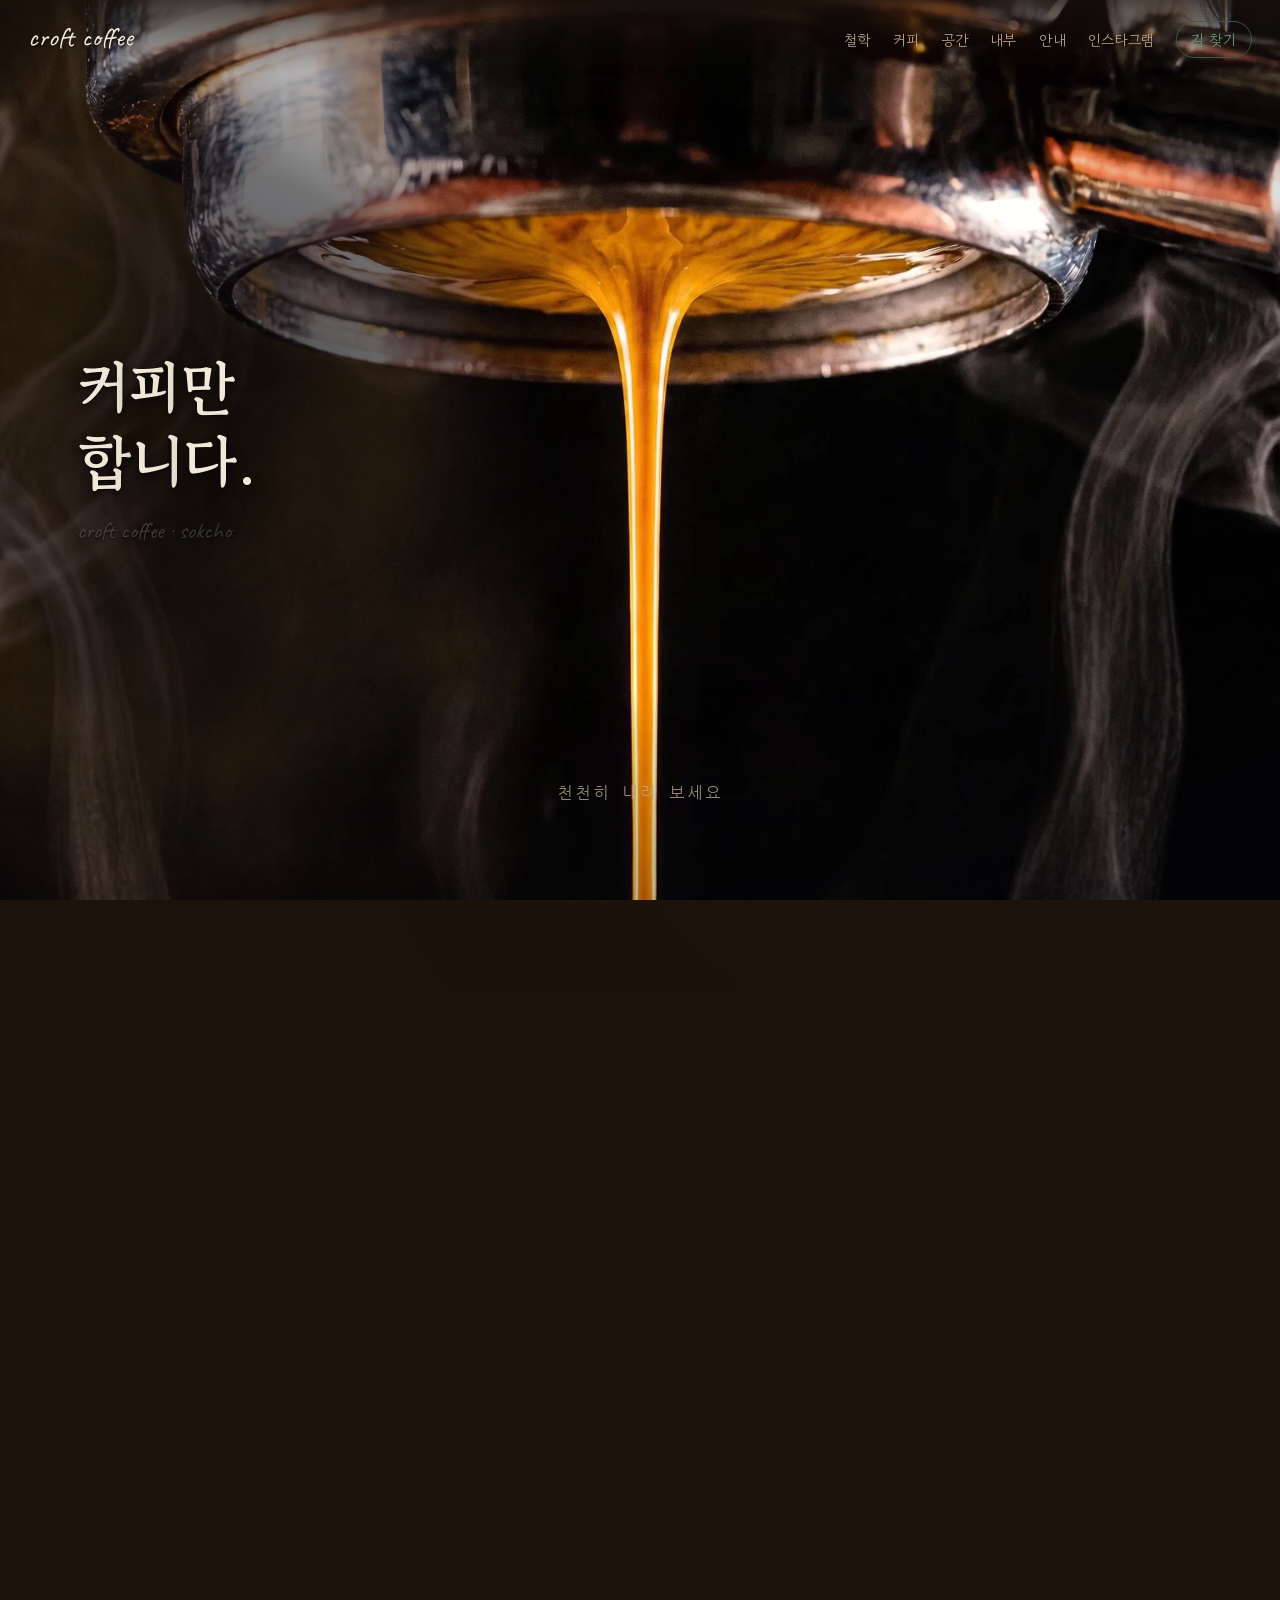
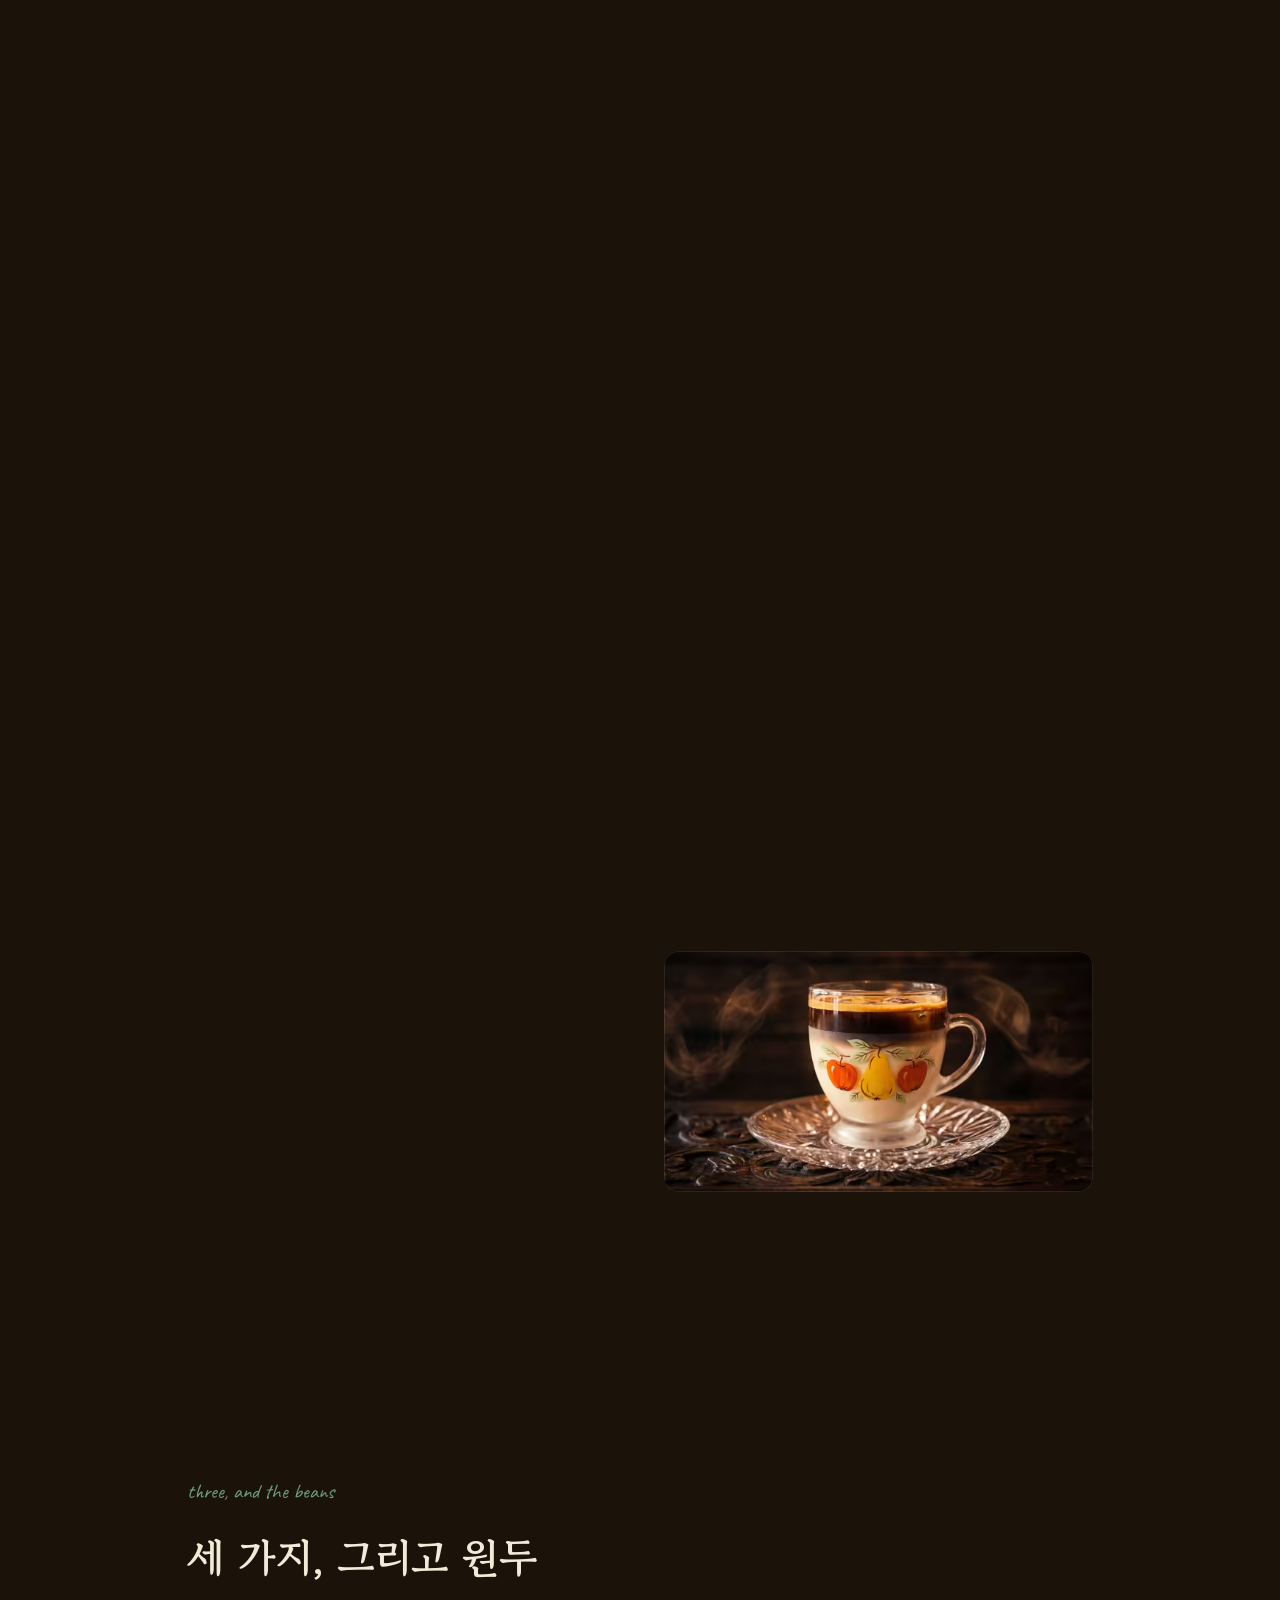
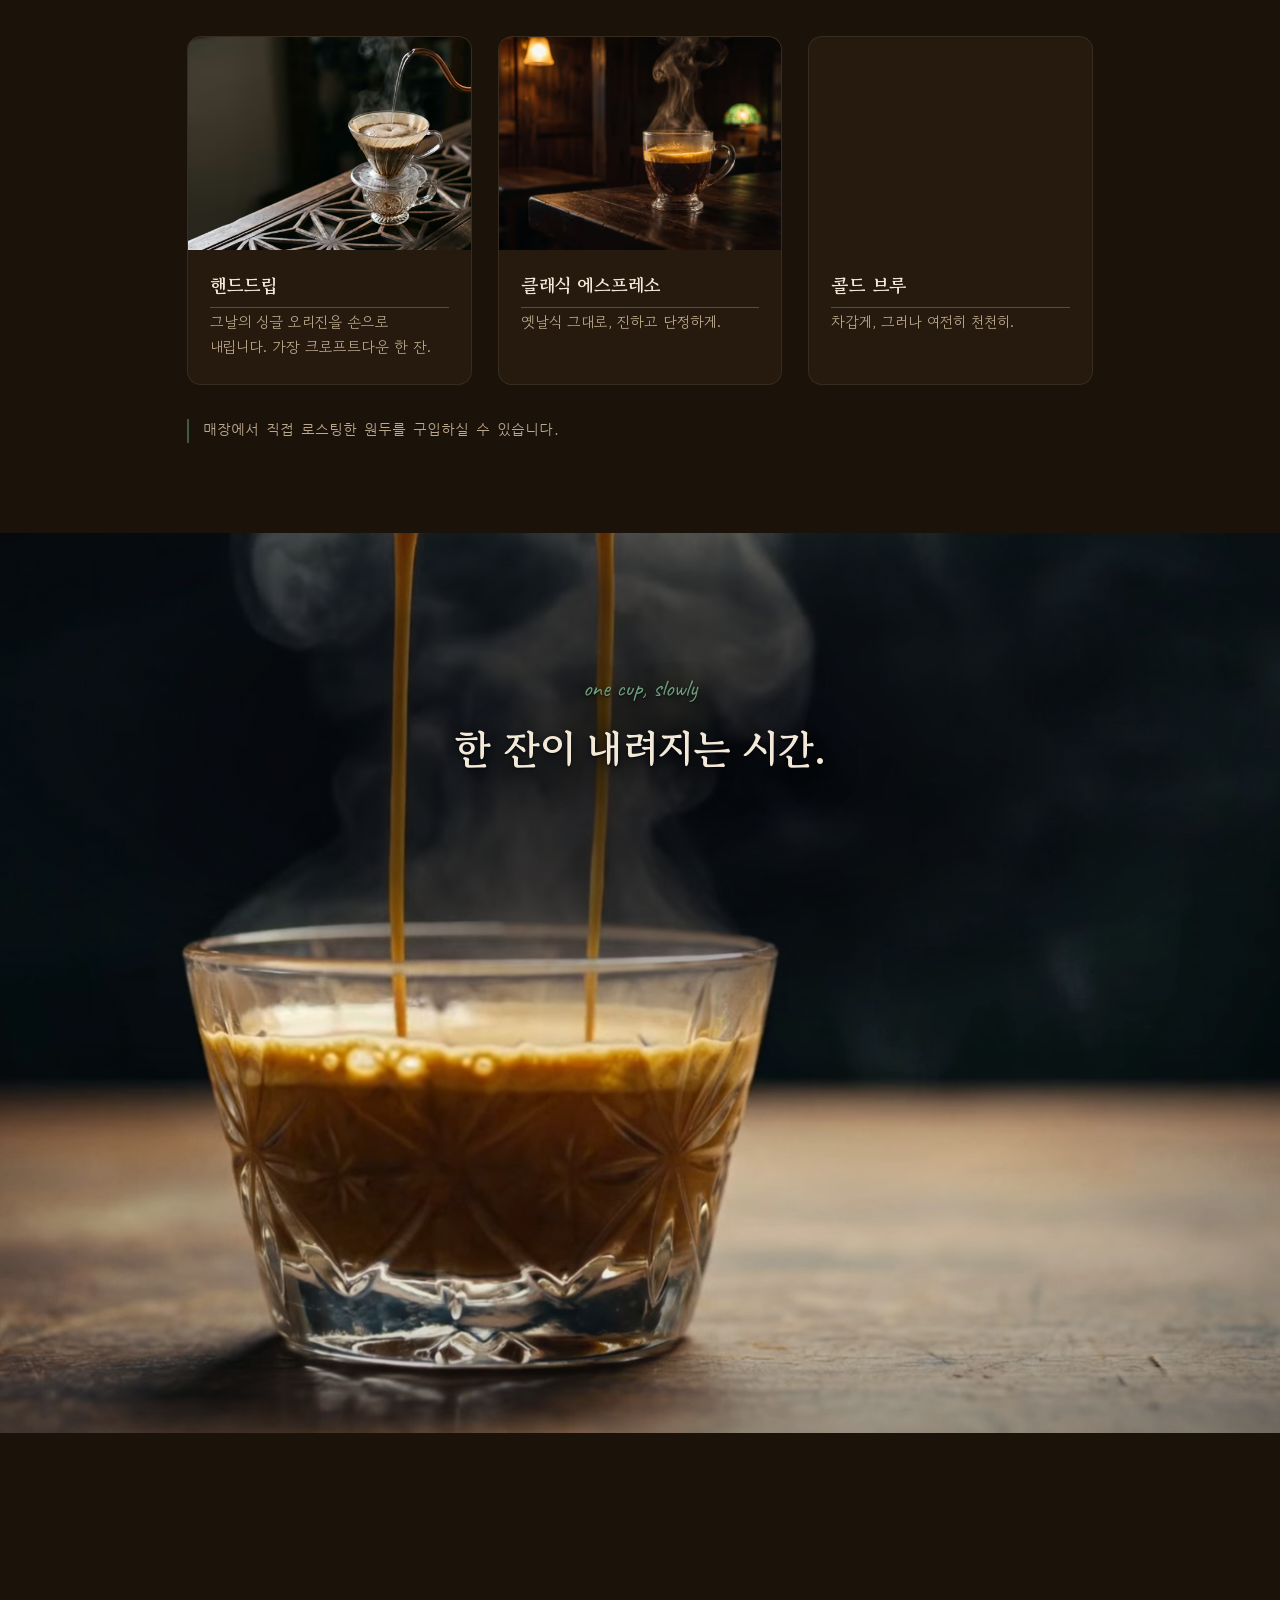
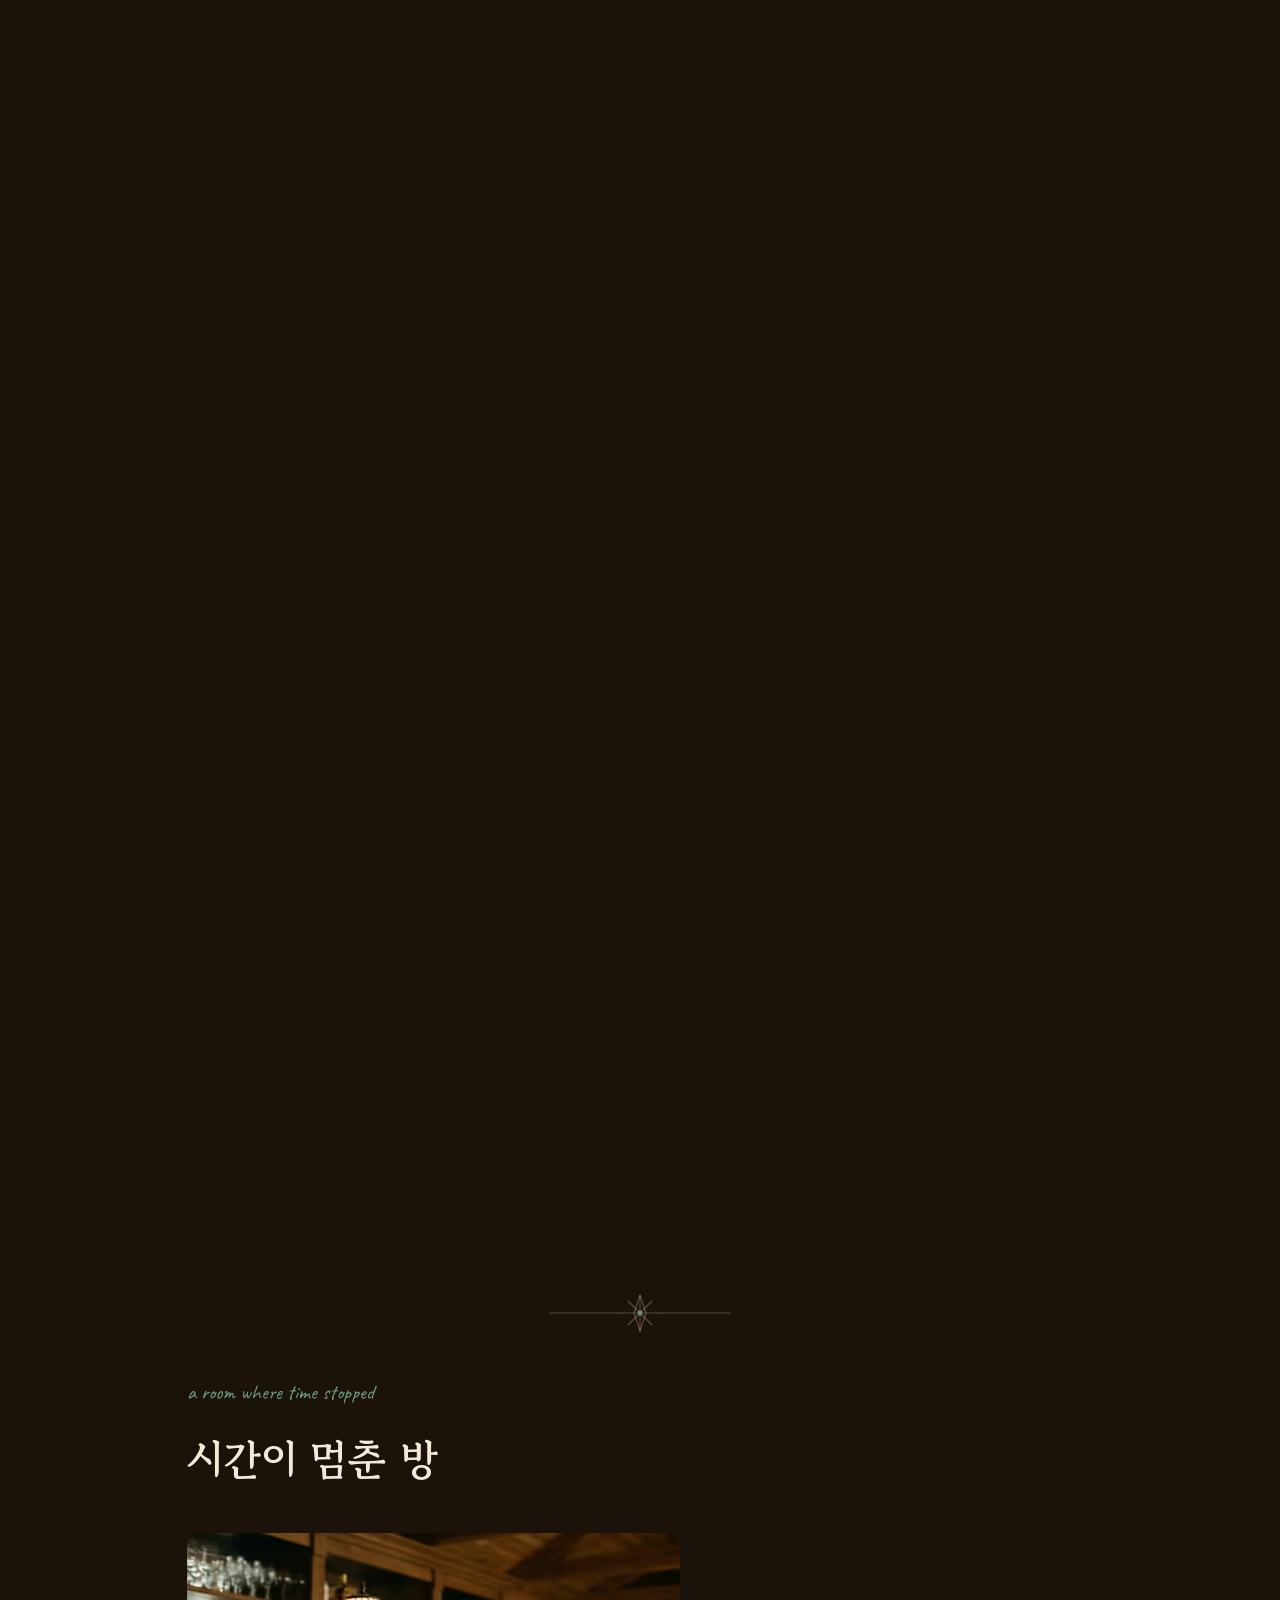
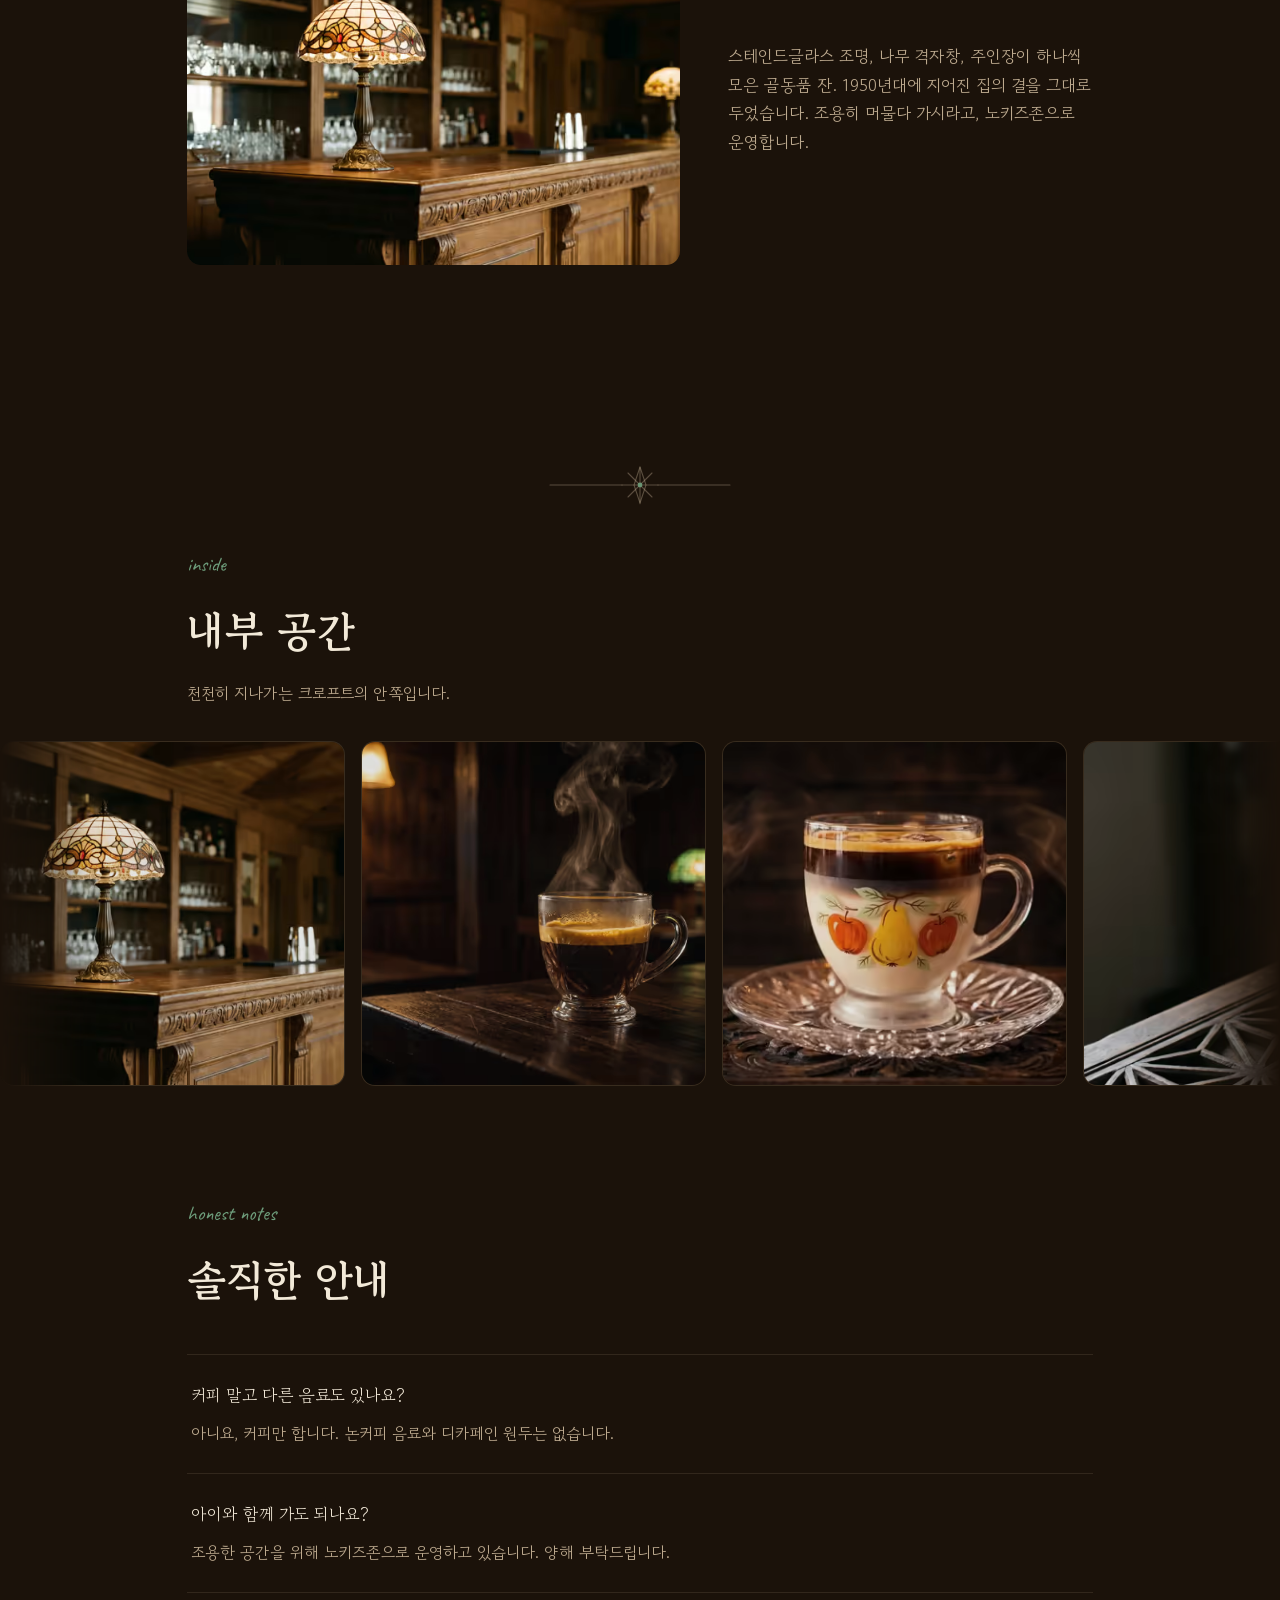
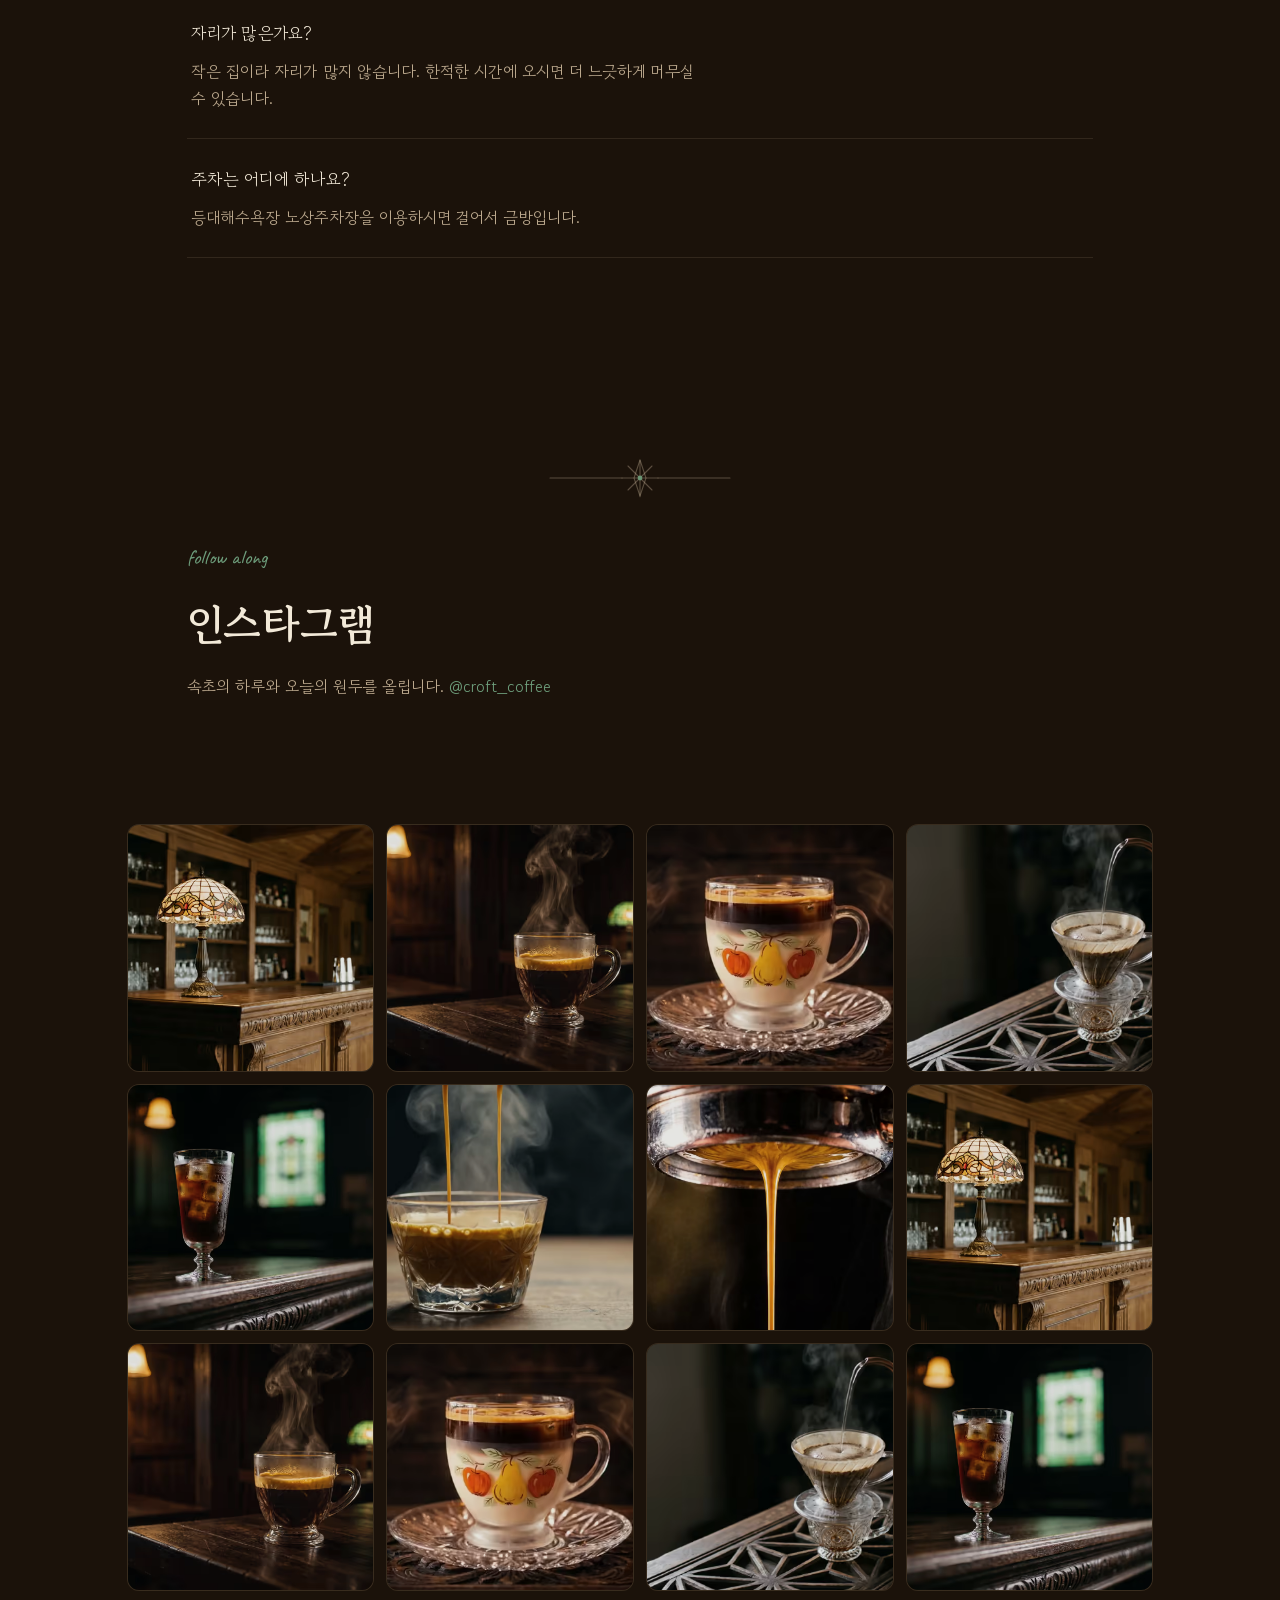
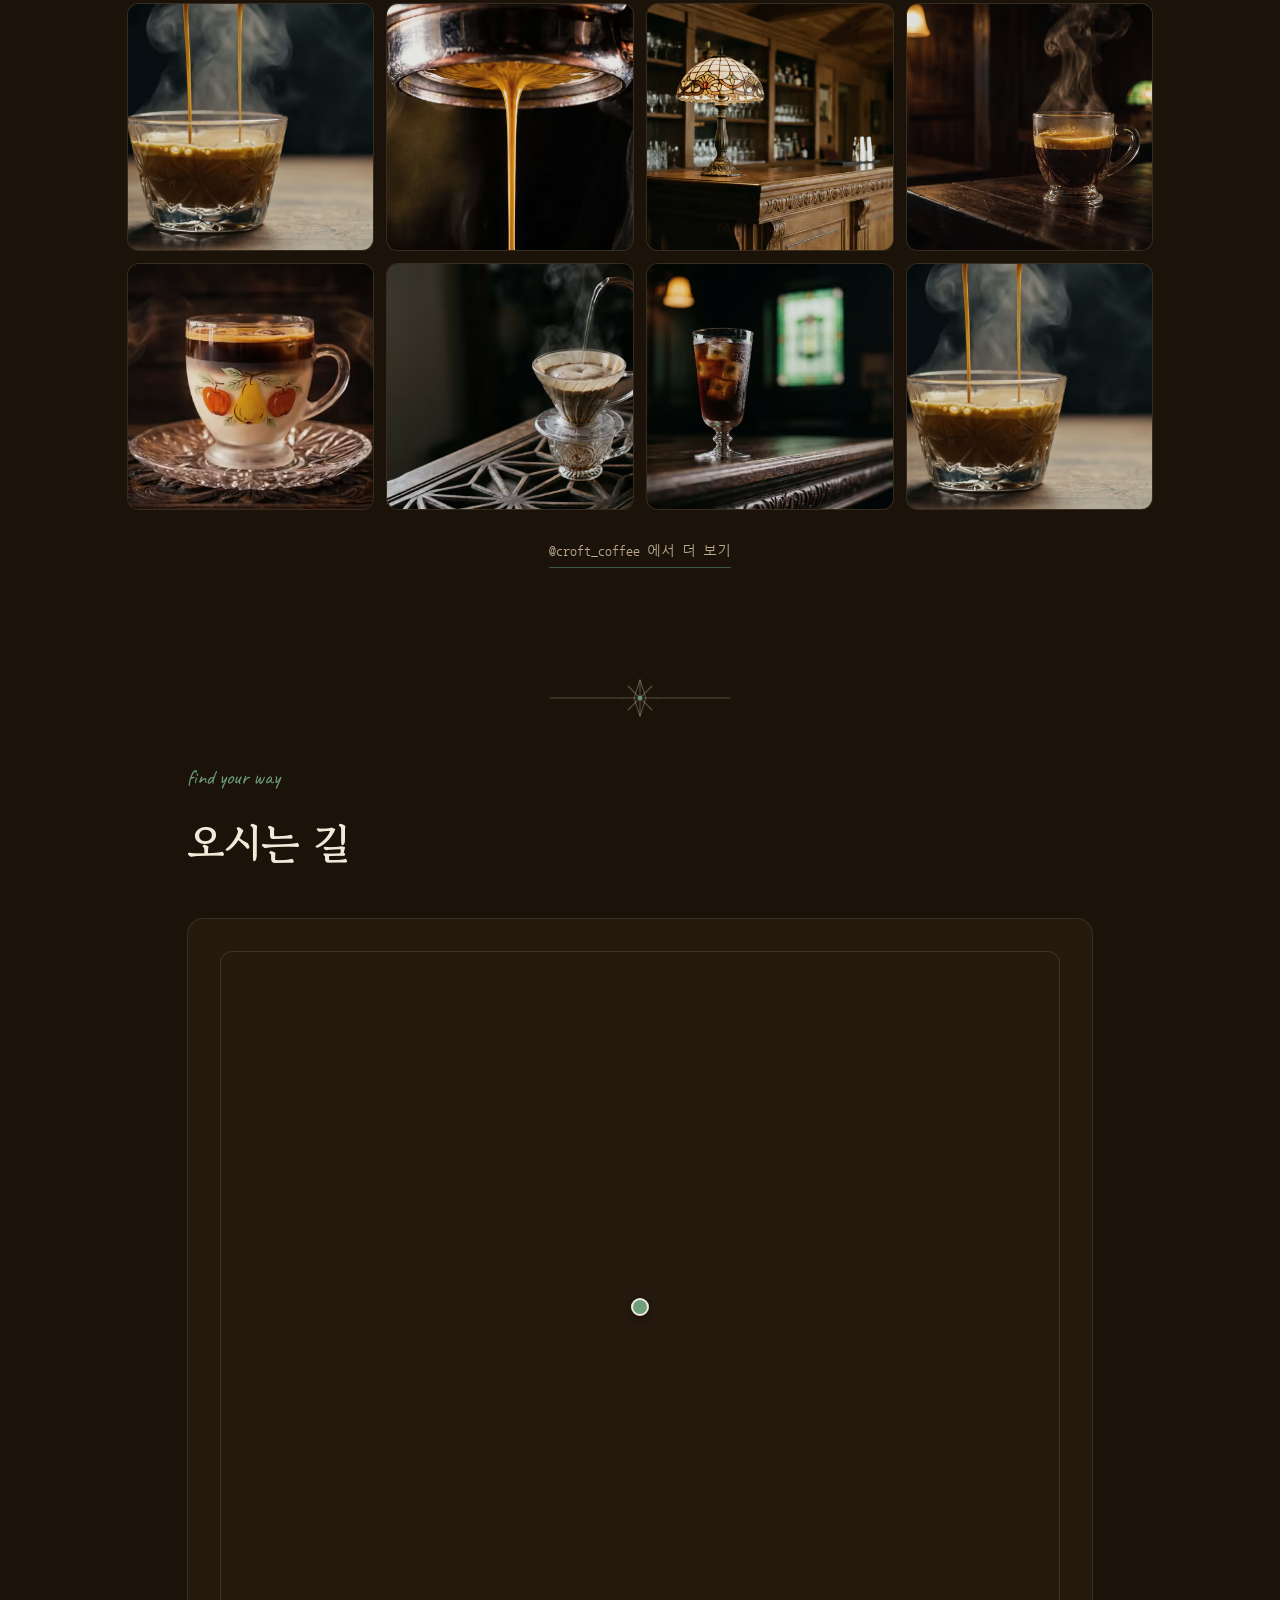
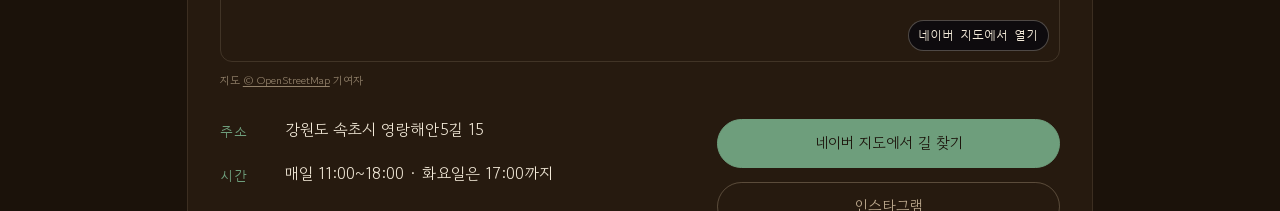
==== index.html @ 2e30ca48 "사이트 사진에 AVIF 추가 (AVIF → WebP → JPG 3단) 브라우저가 읽을 수 있는 가장 가벼운 형식을 알아서 고릅니다. 최신 브라우저는 AVIF, 그다음은 WebP, " ====
<!DOCTYPE html>
<html lang="ko">
<head>
<meta charset="UTF-8">
<meta name="viewport" content="width=device-width, initial-scale=1.0">
<title>크로프트 커피 croft coffee · 속초 핸드드립 로스터리</title>
<meta name="description" content="속초 등대해변 골목, 옛 쌀가게를 고친 핸드드립 로스터리. 손으로 내린 커피를 하나뿐인 골동품 잔에 담아 드립니다. 매일 11:00~18:00.">
<meta name="theme-color" content="#1B120A">
<!-- DEPLOY STEP: patch og:url and og:image with the live absolute URL before zipping -->
<meta property="og:title" content="크로프트 커피 croft coffee">
<meta property="og:description" content="속초 등대해변 골목의 핸드드립 로스터리. 커피만 합니다.">
<meta property="og:type" content="website">
<meta property="og:url" content="PLACEHOLDER_URL">
<meta property="og:image" content="PLACEHOLDER_IMAGE">
<link rel="icon" href="data:image/svg+xml,%3Csvg xmlns='http://www.w3.org/2000/svg' viewBox='0 0 32 32'%3E%3Crect width='32' height='32' fill='%231B120A'/%3E%3Cg stroke='%23F2E9D8' stroke-width='1.4' fill='none'%3E%3Cpath d='M16 4 L16 28 M4 16 L28 16 M7.5 7.5 L24.5 24.5 M24.5 7.5 L7.5 24.5'/%3E%3Cpath d='M16 4 L20 16 L16 28 L12 16 Z M4 16 L16 12 L28 16 L16 20 Z'/%3E%3C/g%3E%3C/svg%3E">
<link rel="preconnect" href="https://fonts.googleapis.com">
<link rel="preconnect" href="https://fonts.gstatic.com" crossorigin>
<link href="https://fonts.googleapis.com/css2?family=Caveat:wght@600&family=Gowun+Batang:wght@400;700&family=Gowun+Dodum&family=Nanum+Gothic+Coding&display=swap" rel="stylesheet">
<link rel="stylesheet" href="assets/styles.css">
<script>document.documentElement.className += ' js';</script>
</head>
<body>
<a class="skip-link" href="#main">본문으로 건너뛰기</a>

<div class="env" aria-hidden="true"></div>

<nav class="nav" aria-label="주 메뉴">
  <a class="nav-brand" href="#top">croft coffee</a>
  <div class="nav-links">
    <a href="#philosophy">철학</a>
    <a href="#coffee">커피</a>
    <a href="#space">공간</a>
    <a href="#interior">내부</a>
    <a href="#faq">안내</a>
    <a href="#instagram">인스타그램</a>
    <a class="nav-cta" href="#visit">길 찾기</a>
  </div>
</nav>

<header class="hero" id="top">
  <div class="hero-stage" id="heroStage">
    <div class="poster" aria-hidden="true"></div>
    <video id="heroVideo" preload="none" muted playsinline aria-hidden="true" tabindex="-1"></video>
    <div class="scrim" aria-hidden="true"></div>
    <svg class="ring" viewBox="0 0 48 48" aria-hidden="true">
      <circle cx="24" cy="24" r="20" fill="none" stroke="currentColor" stroke-width="3"
              stroke-dasharray="126" style="stroke-dashoffset:var(--ld,126)"/>
    </svg>

    <div class="band band-1" data-band="0,0.15" data-entrance="drift">
      <h1 class="split">커피만 합니다.</h1>
      <p class="script-line" lang="en">croft coffee · sokcho</p>
    </div>
    <div class="band band-2" data-band="0.17,0.36" data-entrance="drift">
      <p class="band-line split">한 방울, 또 한 방울. 서두르지 않습니다.</p>
    </div>
    <div class="band band-3" data-band="0.38,0.58" data-entrance="scatter" data-spread="0.4">
      <p class="band-line split">옛 쌀가게였던 집에서, 하나뿐인 골동품 잔에 담습니다.</p>
    </div>
    <div class="band band-4" data-band="0.60,0.80" data-entrance="blur">
      <p class="band-line">여행과 여행 사이, 조용한 쉼표.</p>
    </div>
    <div class="band band-5" data-band="0.82,1" data-entrance="settle">
      <p class="script-title" lang="en">croft coffee</p>
      <h2 class="split settle-head">속초, 등대해변 골목의 핸드드립 로스터리</h2>
      <p class="settle-sub chip">매일 11:00~18:00 · 화요일은 17:00까지</p>
      <div class="settle-cta">
        <a class="btn" href="#visit">길 찾기</a>
      </div>
    </div>

    <div class="cue" aria-hidden="true">
      <span class="cue-text">천천히 내려 보세요</span>
    </div>
    <button class="step-btn" id="stepBtn" type="button" aria-label="다음 장면 보기">
      <span class="step-chevron" aria-hidden="true"></span>
    </button>
    <button class="replay-btn" id="replayBtn" type="button" aria-label="처음부터 다시 재생" hidden>
      <svg viewBox="0 0 24 24" aria-hidden="true">
        <path d="M12 5a7 7 0 1 0 7 7" fill="none" stroke-width="2.2" stroke-linecap="round"/>
        <path d="M12 1.6 L12 8.4 L7.6 5 Z" stroke="none"/>
      </svg>
    </button>
    <button class="tap-play" id="tapPlay" type="button" aria-label="영상 재생" hidden>
      <svg viewBox="0 0 24 24" aria-hidden="true"><path d="M9 5.5 L18.5 12 L9 18.5 Z"/></svg>
    </button>
  </div>

  <div class="static-hero" aria-hidden="false">
    <div class="static-inner">
      <button class="static-play" id="staticPlay" type="button" aria-label="영상으로 보기">
        <svg viewBox="0 0 24 24" aria-hidden="true"><path d="M9 5.5 L18.5 12 L9 18.5 Z"/></svg>
      </button>
      <h1>커피만 합니다.</h1>
      <p class="static-sub">옛 쌀가게를 고친 속초의 핸드드립 로스터리. 손으로 내린 커피를 골동품 잔에 담아 드립니다.</p>
      <p class="static-small">매일 11:00~18:00 · 화요일은 17:00까지</p>
      <a class="btn" href="#visit">길 찾기</a>
    </div>
  </div>
</header>

<main id="main" tabindex="-1">

  <section class="section philosophy" id="philosophy">
    <div class="divider" aria-hidden="true">
      <svg viewBox="0 0 200 40" preserveAspectRatio="xMidYMid meet">
        <g class="lattice" fill="none" stroke-linecap="round">
          <path d="M100 2 L100 38 M82 20 L118 20 M88 8 L112 32 M112 8 L88 32"/>
          <path d="M100 2 L106 20 L100 38 L94 20 Z"/>
          <path d="M10 20 L82 20 M118 20 L190 20"/>
        </g>
        <circle class="node" cx="100" cy="20" r="2.4"/>
      </svg>
    </div>
    <p class="kicker" lang="en">slowly, by hand</p>
    <h2 class="section-title">천천히, 손으로</h2>
    <div class="philosophy-grid">
      <p class="lede" data-reveal>크로프트는 커피만 합니다. 시그니처 메뉴도, 디카페인도, 서두름도 없습니다. 등대해변 골목의 옛 쌀가게에서, 그날의 원두를 손으로 내려 하나뿐인 골동품 잔에 담습니다. 자리는 많지 않고, 시간은 천천히 갑니다. 그게 전부이고, 그거면 충분합니다.</p>
      <figure class="philosophy-figure">
        <picture>
          <source type="image/avif" sizes="(max-width: 900px) 88vw, 500px"
                  srcset="assets/hero-ending-640.avif 640w, assets/hero-ending-1280.avif 1280w">
          <source type="image/webp" sizes="(max-width: 900px) 88vw, 500px"
                  srcset="assets/hero-ending-640.webp 640w, assets/hero-ending-1280.webp 1280w">
          <img src="assets/hero-ending-640.jpg" sizes="(max-width: 900px) 88vw, 500px"
               srcset="assets/hero-ending-640.jpg 640w, assets/hero-ending-1280.jpg 1280w"
               width="1280" height="720" alt="크로프트의 골동품 잔에 담긴 커피 한 잔"
               loading="lazy" decoding="async">
        </picture>
      </figure>
    </div>
  </section>

  <section class="section coffee" id="coffee">
    <div class="divider" aria-hidden="true">
      <svg viewBox="0 0 200 40" preserveAspectRatio="xMidYMid meet">
        <g class="lattice" fill="none" stroke-linecap="round">
          <path d="M100 2 L100 38 M82 20 L118 20 M88 8 L112 32 M112 8 L88 32"/>
          <path d="M100 2 L106 20 L100 38 L94 20 Z"/>
          <path d="M10 20 L82 20 M118 20 L190 20"/>
        </g>
        <circle class="node" cx="100" cy="20" r="2.4"/>
      </svg>
    </div>
    <p class="kicker" lang="en">three, and the beans</p>
    <h2 class="section-title">세 가지, 그리고 원두</h2>
    <div class="cards">
      <article class="card">
        <figure>
          <picture>
            <source type="image/avif" sizes="(max-width: 900px) min(92vw, 440px), 330px"
                    srcset="assets/still-handdrip-640.avif 640w, assets/still-handdrip-1280.avif 1280w">
            <source type="image/webp" sizes="(max-width: 900px) min(92vw, 440px), 330px"
                    srcset="assets/still-handdrip-640.webp 640w, assets/still-handdrip-1280.webp 1280w">
            <img src="assets/still-handdrip-640.jpg" sizes="(max-width: 900px) min(92vw, 440px), 330px"
                 srcset="assets/still-handdrip-640.jpg 640w, assets/still-handdrip-1280.jpg 1280w"
                 width="1280" height="714" alt="핸드드립을 내리는 모습" loading="lazy" decoding="async">
          </picture>
        </figure>
        <h3 class="part">핸드드립</h3>
        <p class="part">그날의 싱글 오리진을 손으로 내립니다. 가장 크로프트다운 한 잔.</p>
      </article>
      <article class="card">
        <figure>
          <picture>
            <source type="image/avif" sizes="(max-width: 900px) min(92vw, 440px), 330px"
                    srcset="assets/still-espresso-640.avif 640w, assets/still-espresso-1280.avif 1280w">
            <source type="image/webp" sizes="(max-width: 900px) min(92vw, 440px), 330px"
                    srcset="assets/still-espresso-640.webp 640w, assets/still-espresso-1280.webp 1280w">
            <img src="assets/still-espresso-640.jpg" sizes="(max-width: 900px) min(92vw, 440px), 330px"
                 srcset="assets/still-espresso-640.jpg 640w, assets/still-espresso-1280.jpg 1280w"
                 width="1280" height="714" alt="골동품 잔에 담긴 클래식 에스프레소" loading="lazy" decoding="async">
          </picture>
        </figure>
        <h3 class="part">클래식 에스프레소</h3>
        <p class="part">옛날식 그대로, 진하고 단정하게.</p>
      </article>
      <article class="card">
        <figure>
          <picture>
            <source type="image/avif" sizes="(max-width: 900px) min(92vw, 440px), 330px"
                    srcset="assets/still-coldbrew-640.avif 640w, assets/still-coldbrew-1280.avif 1280w">
            <source type="image/webp" sizes="(max-width: 900px) min(92vw, 440px), 330px"
                    srcset="assets/still-coldbrew-640.webp 640w, assets/still-coldbrew-1280.webp 1280w">
            <img src="assets/still-coldbrew-640.jpg" sizes="(max-width: 900px) min(92vw, 440px), 330px"
                 srcset="assets/still-coldbrew-640.jpg 640w, assets/still-coldbrew-1280.jpg 1280w"
                 width="1280" height="714" alt="콜드 브루 한 잔" loading="lazy" decoding="async">
          </picture>
        </figure>
        <h3 class="part">콜드 브루</h3>
        <p class="part">차갑게, 그러나 여전히 천천히.</p>
      </article>
    </div>
    <p class="retail-line" data-reveal>매장에서 직접 로스팅한 원두를 구입하실 수 있습니다.</p>
  </section>

  <section class="film2" id="brew" aria-label="한 잔이 내려지는 시간">
    <div class="film2-stage" id="film2Stage">
      <div class="film2-poster" aria-hidden="true"></div>
      <video id="film2Video" preload="none" muted playsinline loop aria-hidden="true" tabindex="-1"></video>
      <div class="scrim" aria-hidden="true"></div>
      <div class="f2band f2band-1">
        <p class="f2kicker" lang="en">one cup, slowly</p>
        <p class="f2line">한 잔이 내려지는 시간.</p>
      </div>
      <div class="f2band f2band-2">
        <p class="f2line">그동안, 아무것도 서두르지 않습니다.</p>
      </div>
      <div class="f2band f2band-3">
        <p class="f2line">이제, 진짜 한 잔 하러 오세요.</p>
        <a class="btn" href="#visit">길 찾기</a>
      </div>
      <div class="f2static" aria-hidden="true"></div>
    </div>
  </section>

  <section class="section space" id="space">
    <div class="divider" aria-hidden="true">
      <svg viewBox="0 0 200 40" preserveAspectRatio="xMidYMid meet">
        <g class="lattice" fill="none" stroke-linecap="round">
          <path d="M100 2 L100 38 M82 20 L118 20 M88 8 L112 32 M112 8 L88 32"/>
          <path d="M100 2 L106 20 L100 38 L94 20 Z"/>
          <path d="M10 20 L82 20 M118 20 L190 20"/>
        </g>
        <circle class="node" cx="100" cy="20" r="2.4"/>
      </svg>
    </div>
    <p class="kicker" lang="en">a room where time stopped</p>
    <h2 class="section-title">시간이 멈춘 방</h2>
    <div class="space-grid">
      <figure class="space-figure">
        <picture>
          <source type="image/avif" sizes="(max-width: 900px) 88vw, 570px"
                  srcset="assets/still-space-640.avif 640w, assets/still-space-1280.avif 1280w">
          <source type="image/webp" sizes="(max-width: 900px) 88vw, 570px"
                  srcset="assets/still-space-640.webp 640w, assets/still-space-1280.webp 1280w">
          <img src="assets/still-space-640.jpg" sizes="(max-width: 900px) 88vw, 570px"
               srcset="assets/still-space-640.jpg 640w, assets/still-space-1280.jpg 1280w"
               width="1280" height="858" alt="골동품 잔이 놓인 크로프트의 나무 카운터"
               loading="lazy" decoding="async">
        </picture>
      </figure>
      <p class="lede" data-reveal>스테인드글라스 조명, 나무 격자창, 주인장이 하나씩 모은 골동품 잔. 1950년대에 지어진 집의 결을 그대로 두었습니다. 조용히 머물다 가시라고, 노키즈존으로 운영합니다.</p>
    </div>
  </section>

  <section class="section interior" id="interior">
    <div class="divider" aria-hidden="true">
      <svg viewBox="0 0 200 40" preserveAspectRatio="xMidYMid meet">
        <g class="lattice" fill="none" stroke-linecap="round">
          <path d="M100 2 L100 38 M82 20 L118 20 M88 8 L112 32 M112 8 L88 32"/>
          <path d="M100 2 L106 20 L100 38 L94 20 Z"/>
          <path d="M10 20 L82 20 M118 20 L190 20"/>
        </g>
        <circle class="node" cx="100" cy="20" r="2.4"/>
      </svg>
    </div>
    <p class="kicker" lang="en">inside</p>
    <h2 class="section-title">내부 공간</h2>
    <p class="interior-sub" data-reveal>천천히 지나가는 크로프트의 안쪽입니다.</p>
  </section>

  <div class="ig-marquee interior-lane" id="interiorMarquee" data-max="6" aria-label="내부 공간 사진">
    <div class="ig-track" id="interiorTrack">
      <span class="ig-item"><picture><source type="image/avif" srcset="assets/still-space-640.avif"><source type="image/webp" srcset="assets/still-space-640.webp"><img src="assets/still-space-640.jpg" width="640" height="429" alt="크로프트 내부, 나무 카운터와 스테인드글라스 조명" loading="lazy" decoding="async"></picture></span>
      <span class="ig-item"><picture><source type="image/avif" srcset="assets/still-espresso-640.avif"><source type="image/webp" srcset="assets/still-espresso-640.webp"><img src="assets/still-espresso-640.jpg" width="640" height="478" alt="골동품 잔에 담긴 에스프레소" loading="lazy" decoding="async"></picture></span>
      <span class="ig-item"><picture><source type="image/avif" srcset="assets/hero-ending-640.avif"><source type="image/webp" srcset="assets/hero-ending-640.webp"><img src="assets/hero-ending-640.jpg" width="640" height="360" alt="카운터 위에 놓인 커피 한 잔" loading="lazy" decoding="async"></picture></span>
      <span class="ig-item"><picture><source type="image/avif" srcset="assets/still-handdrip-640.avif"><source type="image/webp" srcset="assets/still-handdrip-640.webp"><img src="assets/still-handdrip-640.jpg" width="640" height="357" alt="핸드드립을 내리는 모습" loading="lazy" decoding="async"></picture></span>
      <span class="ig-item"><picture><source type="image/avif" srcset="assets/brew-poster.avif"><source type="image/webp" srcset="assets/brew-poster.webp"><img src="assets/brew-poster.jpg" width="640" height="313" alt="추출되는 에스프레소" loading="lazy" decoding="async"></picture></span>
      <span class="ig-item"><picture><source type="image/avif" srcset="assets/still-coldbrew-640.avif"><source type="image/webp" srcset="assets/still-coldbrew-640.webp"><img src="assets/still-coldbrew-640.jpg" width="640" height="478" alt="콜드 브루 한 잔" loading="lazy" decoding="async"></picture></span>
    </div>
  </div>

  <section class="section faq" id="faq">
    <p class="kicker" lang="en">honest notes</p>
    <h2 class="section-title">솔직한 안내</h2>
    <dl class="faq-list">
      <div class="faq-item part">
        <dt>커피 말고 다른 음료도 있나요?</dt>
        <dd>아니요, 커피만 합니다. 논커피 음료와 디카페인 원두는 없습니다.</dd>
      </div>
      <div class="faq-item part">
        <dt>아이와 함께 가도 되나요?</dt>
        <dd>조용한 공간을 위해 노키즈존으로 운영하고 있습니다. 양해 부탁드립니다.</dd>
      </div>
      <div class="faq-item part">
        <dt>자리가 많은가요?</dt>
        <dd>작은 집이라 자리가 많지 않습니다. 한적한 시간에 오시면 더 느긋하게 머무실 수 있습니다.</dd>
      </div>
      <div class="faq-item part">
        <dt>주차는 어디에 하나요?</dt>
        <dd>등대해수욕장 노상주차장을 이용하시면 걸어서 금방입니다.</dd>
      </div>
    </dl>
  </section>

  <section class="section insta" id="instagram">
    <div class="divider" aria-hidden="true">
      <svg viewBox="0 0 200 40" preserveAspectRatio="xMidYMid meet">
        <g class="lattice" fill="none" stroke-linecap="round">
          <path d="M100 2 L100 38 M82 20 L118 20 M88 8 L112 32 M112 8 L88 32"/>
          <path d="M100 2 L106 20 L100 38 L94 20 Z"/>
          <path d="M10 20 L82 20 M118 20 L190 20"/>
        </g>
        <circle class="node" cx="100" cy="20" r="2.4"/>
      </svg>
    </div>
    <p class="kicker" lang="en">follow along</p>
    <h2 class="section-title">인스타그램</h2>
    <p class="insta-sub" data-reveal>속초의 하루와 오늘의 원두를 올립니다. <a class="insta-handle" href="https://www.instagram.com/croft_coffee" target="_blank" rel="noopener">@croft_coffee</a></p>
  </section>

  <div class="ig-grid-wrap">
    <div class="ig-grid" id="igGrid" data-max="20">
      <a class="ig-tile" href="https://www.instagram.com/croft_coffee/p/DRD3tdrk6al/" target="_blank" rel="noopener" aria-label="인스타그램 게시물 열기">
        <picture>
          <source type="image/avif" srcset="assets/still-space-640.avif">
          <source type="image/webp" srcset="assets/still-space-640.webp">
          <img src="assets/still-space-640.jpg" alt="" loading="lazy" decoding="async">
        </picture>
      </a>
      <a class="ig-tile" href="https://www.instagram.com/croft_coffee/p/DMhZ8OOu3yn/" target="_blank" rel="noopener" aria-label="인스타그램 게시물 열기">
        <picture>
          <source type="image/avif" srcset="assets/still-espresso-640.avif">
          <source type="image/webp" srcset="assets/still-espresso-640.webp">
          <img src="assets/still-espresso-640.jpg" alt="" loading="lazy" decoding="async">
        </picture>
      </a>
      <a class="ig-tile" href="https://www.instagram.com/croft_coffee/p/DFMgeEUJwem/" target="_blank" rel="noopener" aria-label="인스타그램 게시물 열기">
        <picture>
          <source type="image/avif" srcset="assets/hero-ending-640.avif">
          <source type="image/webp" srcset="assets/hero-ending-640.webp">
          <img src="assets/hero-ending-640.jpg" alt="" loading="lazy" decoding="async">
        </picture>
      </a>
      <a class="ig-tile" href="https://www.instagram.com/croft_coffee/p/DCGDlqPzJOU/" target="_blank" rel="noopener" aria-label="인스타그램 게시물 열기">
        <picture>
          <source type="image/avif" srcset="assets/still-handdrip-640.avif">
          <source type="image/webp" srcset="assets/still-handdrip-640.webp">
          <img src="assets/still-handdrip-640.jpg" alt="" loading="lazy" decoding="async">
        </picture>
      </a>
      <a class="ig-tile" href="https://www.instagram.com/croft_coffee/p/DB74PopJ8Jq/" target="_blank" rel="noopener" aria-label="인스타그램 게시물 열기">
        <picture>
          <source type="image/avif" srcset="assets/still-coldbrew-640.avif">
          <source type="image/webp" srcset="assets/still-coldbrew-640.webp">
          <img src="assets/still-coldbrew-640.jpg" alt="" loading="lazy" decoding="async">
        </picture>
      </a>
      <a class="ig-tile" href="https://www.instagram.com/croft_coffee/p/C8oYXu2uFg5/" target="_blank" rel="noopener" aria-label="인스타그램 게시물 열기">
        <picture>
          <source type="image/avif" srcset="assets/brew-poster.avif">
          <source type="image/webp" srcset="assets/brew-poster.webp">
          <img src="assets/brew-poster.jpg" alt="" loading="lazy" decoding="async">
        </picture>
      </a>
      <a class="ig-tile" href="https://www.instagram.com/croft_coffee/p/C7vlUHGO87x/" target="_blank" rel="noopener" aria-label="인스타그램 게시물 열기">
        <picture>
          <source type="image/avif" srcset="assets/hero-poster.avif">
          <source type="image/webp" srcset="assets/hero-poster.webp">
          <img src="assets/hero-poster.jpg" alt="" loading="lazy" decoding="async">
        </picture>
      </a>
      <a class="ig-tile" href="https://www.instagram.com/croft_coffee/p/C7I9NqMJlAf/" target="_blank" rel="noopener" aria-label="인스타그램 게시물 열기">
        <picture>
          <source type="image/avif" srcset="assets/still-space-640.avif">
          <source type="image/webp" srcset="assets/still-space-640.webp">
          <img src="assets/still-space-640.jpg" alt="" loading="lazy" decoding="async">
        </picture>
      </a>
      <a class="ig-tile" href="https://www.instagram.com/croft_coffee/p/C5iAIvtSw69/" target="_blank" rel="noopener" aria-label="인스타그램 게시물 열기">
        <picture>
          <source type="image/avif" srcset="assets/still-espresso-640.avif">
          <source type="image/webp" srcset="assets/still-espresso-640.webp">
          <img src="assets/still-espresso-640.jpg" alt="" loading="lazy" decoding="async">
        </picture>
      </a>
      <a class="ig-tile" href="https://www.instagram.com/croft_coffee/p/C0YjEWAu7Dv/" target="_blank" rel="noopener" aria-label="인스타그램 게시물 열기">
        <picture>
          <source type="image/avif" srcset="assets/hero-ending-640.avif">
          <source type="image/webp" srcset="assets/hero-ending-640.webp">
          <img src="assets/hero-ending-640.jpg" alt="" loading="lazy" decoding="async">
        </picture>
      </a>
      <a class="ig-tile" href="https://www.instagram.com/croft_coffee/p/Cz0F_VDpOGV/" target="_blank" rel="noopener" aria-label="인스타그램 게시물 열기">
        <picture>
          <source type="image/avif" srcset="assets/still-handdrip-640.avif">
          <source type="image/webp" srcset="assets/still-handdrip-640.webp">
          <img src="assets/still-handdrip-640.jpg" alt="" loading="lazy" decoding="async">
        </picture>
      </a>
      <a class="ig-tile" href="https://www.instagram.com/croft_coffee/p/Cua7tZpJkcR/" target="_blank" rel="noopener" aria-label="인스타그램 게시물 열기">
        <picture>
          <source type="image/avif" srcset="assets/still-coldbrew-640.avif">
          <source type="image/webp" srcset="assets/still-coldbrew-640.webp">
          <img src="assets/still-coldbrew-640.jpg" alt="" loading="lazy" decoding="async">
        </picture>
      </a>
      <a class="ig-tile" href="https://www.instagram.com/croft_coffee/p/CsSeCvfJlll/" target="_blank" rel="noopener" aria-label="인스타그램 게시물 열기">
        <picture>
          <source type="image/avif" srcset="assets/brew-poster.avif">
          <source type="image/webp" srcset="assets/brew-poster.webp">
          <img src="assets/brew-poster.jpg" alt="" loading="lazy" decoding="async">
        </picture>
      </a>
      <a class="ig-tile" href="https://www.instagram.com/croft_coffee/p/CnjA9cKp8In/" target="_blank" rel="noopener" aria-label="인스타그램 게시물 열기">
        <picture>
          <source type="image/avif" srcset="assets/hero-poster.avif">
          <source type="image/webp" srcset="assets/hero-poster.webp">
          <img src="assets/hero-poster.jpg" alt="" loading="lazy" decoding="async">
        </picture>
      </a>
      <a class="ig-tile" href="https://www.instagram.com/croft_coffee/p/ClaUTUxJwGi/" target="_blank" rel="noopener" aria-label="인스타그램 게시물 열기">
        <picture>
          <source type="image/avif" srcset="assets/still-space-640.avif">
          <source type="image/webp" srcset="assets/still-space-640.webp">
          <img src="assets/still-space-640.jpg" alt="" loading="lazy" decoding="async">
        </picture>
      </a>
      <a class="ig-tile" href="https://www.instagram.com/croft_coffee/p/Cj9TeAaJqUV/" target="_blank" rel="noopener" aria-label="인스타그램 게시물 열기">
        <picture>
          <source type="image/avif" srcset="assets/still-espresso-640.avif">
          <source type="image/webp" srcset="assets/still-espresso-640.webp">
          <img src="assets/still-espresso-640.jpg" alt="" loading="lazy" decoding="async">
        </picture>
      </a>
      <a class="ig-tile" href="https://www.instagram.com/croft_coffee/p/Cjt__BAp0Tv/" target="_blank" rel="noopener" aria-label="인스타그램 게시물 열기">
        <picture>
          <source type="image/avif" srcset="assets/hero-ending-640.avif">
          <source type="image/webp" srcset="assets/hero-ending-640.webp">
          <img src="assets/hero-ending-640.jpg" alt="" loading="lazy" decoding="async">
        </picture>
      </a>
      <a class="ig-tile" href="https://www.instagram.com/croft_coffee/p/Ci36_e_J0Q5/" target="_blank" rel="noopener" aria-label="인스타그램 게시물 열기">
        <picture>
          <source type="image/avif" srcset="assets/still-handdrip-640.avif">
          <source type="image/webp" srcset="assets/still-handdrip-640.webp">
          <img src="assets/still-handdrip-640.jpg" alt="" loading="lazy" decoding="async">
        </picture>
      </a>
      <a class="ig-tile" href="https://www.instagram.com/croft_coffee/p/Ch1ATBRJdBq/" target="_blank" rel="noopener" aria-label="인스타그램 게시물 열기">
        <picture>
          <source type="image/avif" srcset="assets/still-coldbrew-640.avif">
          <source type="image/webp" srcset="assets/still-coldbrew-640.webp">
          <img src="assets/still-coldbrew-640.jpg" alt="" loading="lazy" decoding="async">
        </picture>
      </a>
      <a class="ig-tile" href="https://www.instagram.com/croft_coffee/p/Chv26qHpG1B/" target="_blank" rel="noopener" aria-label="인스타그램 게시물 열기">
        <picture>
          <source type="image/avif" srcset="assets/brew-poster.avif">
          <source type="image/webp" srcset="assets/brew-poster.webp">
          <img src="assets/brew-poster.jpg" alt="" loading="lazy" decoding="async">
        </picture>
      </a>
    </div>
    <a class="ig-cta" href="https://www.instagram.com/croft_coffee" target="_blank" rel="noopener">@croft_coffee 에서 더 보기</a>
  </div>

  <section class="section visit" id="visit">
    <div class="divider" aria-hidden="true">
      <svg viewBox="0 0 200 40" preserveAspectRatio="xMidYMid meet">
        <g class="lattice" fill="none" stroke-linecap="round">
          <path d="M100 2 L100 38 M82 20 L118 20 M88 8 L112 32 M112 8 L88 32"/>
          <path d="M100 2 L106 20 L100 38 L94 20 Z"/>
          <path d="M10 20 L82 20 M118 20 L190 20"/>
        </g>
        <circle class="node" cx="100" cy="20" r="2.4"/>
      </svg>
    </div>
    <p class="kicker" lang="en">find your way</p>
    <h2 class="section-title">오시는 길</h2>
    <div class="visit-card">
      <figure class="visit-map">
        <a class="visit-map-link" href="https://map.naver.com/p/search/%ED%81%AC%EB%A1%9C%ED%94%84%ED%8A%B8%EC%BB%A4%ED%94%BC%20%EC%86%8D%EC%B4%88" target="_blank" rel="noopener" aria-label="네이버 지도에서 크로프트 커피 위치 보기">
          <picture>
            <source media="(max-width: 900px)" type="image/webp" sizes="88vw"
                    srcset="assets/visit-map-m700.webp 700w, assets/visit-map-m1040.webp 1040w">
            <source media="(max-width: 900px)" sizes="88vw"
                    srcset="assets/visit-map-m700.jpg 700w, assets/visit-map-m1040.jpg 1040w">
            <source type="image/avif" sizes="824px"
                    srcset="assets/visit-map-900.avif 900w, assets/visit-map-1800.avif 1800w">
            <source type="image/webp" sizes="824px"
                    srcset="assets/visit-map-900.webp 900w, assets/visit-map-1800.webp 1800w">
            <img src="assets/visit-map-900.jpg" sizes="824px"
                 srcset="assets/visit-map-900.jpg 900w, assets/visit-map-1800.jpg 1800w"
                 width="1800" height="880" loading="lazy" decoding="async"
                 alt="속초 영랑동 지도. 영랑초등학교와 등대해변 사이, 영랑해안5길에 크로프트 커피가 있습니다.">
          </picture>
          <span class="map-pin" aria-hidden="true"></span>
          <span class="map-open" aria-hidden="true">네이버 지도에서 열기</span>
        </a>
        <figcaption class="map-credit">
          지도 <a href="https://www.openstreetmap.org/copyright" target="_blank" rel="noopener">© OpenStreetMap</a> 기여자
        </figcaption>
      </figure>
      <dl class="visit-info">
        <div><dt>주소</dt><dd>강원도 속초시 영랑해안5길 15</dd></div>
        <div><dt>시간</dt><dd>매일 11:00~18:00 · 화요일은 17:00까지</dd></div>
        <div><dt>안내</dt><dd>노키즈존 · 좌석이 적습니다</dd></div>
      </dl>
      <div class="visit-actions">
        <a class="btn" href="https://map.naver.com/p/search/%ED%81%AC%EB%A1%9C%ED%94%84%ED%8A%B8%EC%BB%A4%ED%94%BC%20%EC%86%8D%EC%B4%88" target="_blank" rel="noopener">네이버 지도에서 길 찾기</a>
        <a class="btn btn-quiet" href="https://www.instagram.com/croft_coffee" target="_blank" rel="noopener">인스타그램</a>
      </div>
    </div>
  </section>

</main>

<footer class="footer">
  <p><span class="footer-script" lang="en">croft coffee</span> · 강원도 속초시 영랑해안5길 15 · © 2026 croft coffee</p>
</footer>

<button class="pager" id="pager" type="button" aria-label="다음 섹션으로">
  <span class="pager-chevron" aria-hidden="true"></span>
</button>

<script src="assets/app.js"></script>
</body>
</html>
---- assets/styles.css ----
/* croft coffee · design tokens from the design package */
:root{
  --canvas:#1B120A;
  --panel:#261A0F;
  --accent:#6E9E7C;
  --accent-hover:#82B490;
  --accent-muted:#3E5A47;
  --text-secondary:#BCA98E;
  --text-primary:#F2E9D8;
  --tshadow:0 1px 2px rgba(5,5,10,.95),0 3px 12px rgba(5,5,10,.78),0 10px 44px rgba(5,5,10,.8);
  --ease:cubic-bezier(.25,.1,.25,1);
  --ease-out:cubic-bezier(.16,1,.3,1);
  --display:'Gowun Batang',serif;
  --body:'Gowun Dodum',sans-serif;
  --mono:'Nanum Gothic Coding',monospace;
  --script:'Caveat',cursive;
}

*{margin:0;padding:0;box-sizing:border-box}
html{scroll-behavior:smooth}
html,body{overflow-x:hidden;overflow-x:clip}
body{
  background:var(--canvas);
  color:var(--text-primary);
  font-family:var(--body);
  line-height:1.7;
  word-break:keep-all;
  overflow-wrap:break-word;
}
/* the fade-in only exists when scripts run; a browser without them
   (or with a broken one) still shows the whole page instantly */
html.js body{opacity:0;transition:opacity .8s var(--ease)}
html.js body.ready{opacity:1}
/* museum browsers (no IntersectionObserver etc.) get the designed still and the full page */
body.legacy .hero{height:auto}
body.legacy .hero-stage{display:none}
body.legacy .static-hero{display:grid}
body.legacy .static-play{display:none}

/* height:auto is required alongside max-width: without it, the width/height
   attributes that reserve layout space also freeze the rendered height and
   the picture stretches. */
img{max-width:100%;height:auto;display:block}

/* fixed background environment: one slow warm grain drift */
.env{
  position:fixed;inset:-10%;z-index:0;pointer-events:none;
  background:
    radial-gradient(ellipse 90% 70% at 30% 20%, rgba(110,80,40,.05), transparent 60%),
    radial-gradient(ellipse 70% 80% at 75% 75%, rgba(62,90,71,.04), transparent 65%);
}
.anim-on .env{animation:envDrift 90s linear infinite alternate;animation-delay:-30s}
@keyframes envDrift{
  from{transform:translate3d(-1.5%,-1%,0) scale(1.02)}
  to{transform:translate3d(1.5%,1%,0) scale(1.05)}
}

.skip-link{
  position:absolute;left:-999px;top:0;z-index:100;
  background:var(--accent);color:var(--canvas);
  padding:.6em 1.2em;font-family:var(--mono);border-radius:0 0 8px 0;
}
.skip-link:focus{left:0}

:focus-visible{outline:2px solid var(--accent);outline-offset:3px}

/* ---------- nav ---------- */
.nav{
  position:fixed;top:0;left:0;right:0;z-index:50;
  display:flex;align-items:baseline;justify-content:space-between;
  padding:14px 28px;
  background:linear-gradient(rgba(27,18,10,.72), rgba(27,18,10,0));
}
.nav-brand{
  font-family:var(--script);font-size:1.7rem;color:var(--text-primary);
  text-decoration:none;text-shadow:0 1px 3px rgba(5,5,10,.7);
}
.nav-links{display:flex;gap:22px;align-items:baseline}
.nav-links a{
  color:var(--text-secondary);text-decoration:none;font-size:.92rem;
  transition:color .3s var(--ease);
}
.nav-links a:hover{color:var(--text-primary)}
.nav-links a.nav-cta{
  color:var(--accent);border:1px solid var(--accent-muted);
  padding:.35em 1em;border-radius:999px;
  transition:color .3s var(--ease),border-color .3s var(--ease),background .3s var(--ease);
}
.nav-links a.nav-cta:hover{color:var(--canvas);background:var(--accent);border-color:var(--accent)}

/* ---------- hero ---------- */
.hero{position:relative;height:600vh;z-index:1}
.hero-stage{
  position:sticky;top:0;height:100vh;height:100svh;overflow:hidden;
  background:var(--canvas);
}
.poster{
  position:absolute;inset:0;background-size:cover;background-position:center;
}
#heroVideo{
  position:absolute;inset:0;width:100%;height:100%;object-fit:cover;
  opacity:0;transition:opacity .9s var(--ease);
  will-change:transform;transform:translateZ(0);
}
.video-ready #heroVideo{opacity:1}
.video-failed #heroVideo{display:none}

.scrim{position:absolute;inset:0;pointer-events:none;
  background:radial-gradient(ellipse 120% 90% at 50% 45%,rgba(10,10,18,0) 35%,rgba(10,10,18,.62) 100%)}

.ring{
  position:absolute;right:26px;bottom:26px;width:34px;height:34px;
  color:var(--text-secondary);transform:rotate(-90deg);opacity:.85;
}
.ring circle{transition:stroke-dashoffset .2s linear}

/* caption bands: centered action, text in the two side lanes */
.band{
  position:absolute;inset:0;display:grid;align-content:center;
  opacity:0;pointer-events:none;padding:0 6vw;
  text-shadow:var(--tshadow);
}
.band .btn{text-shadow:none}

/* two-sided scrims: one ellipse per text column, center lane untouched */
.band::before,.band::after{
  content:"";position:absolute;top:-4%;bottom:-4%;width:44%;
  pointer-events:none;opacity:calc(.25 + .75*var(--k,1));
}
.band::before{left:-4%;
  background:radial-gradient(ellipse 74% 62% at 42% 50%,rgba(5,5,10,.64) 0%,rgba(5,5,10,.42) 46%,rgba(5,5,10,0) 76%)}
.band::after{right:-4%;
  background:radial-gradient(ellipse 74% 62% at 58% 50%,rgba(5,5,10,.64) 0%,rgba(5,5,10,.42) 46%,rgba(5,5,10,0) 76%)}

.band-1{justify-items:start;text-align:left}
.band-1 h1{font-family:var(--display);font-weight:700;font-size:clamp(2.2rem,4.6vw,4rem);max-width:9ch;line-height:1.25}
.band-1 .script-line{font-family:var(--script);font-size:clamp(1.1rem,1.8vw,1.5rem);color:var(--text-secondary);margin-top:.6em}
.band-1::after{display:none}
.band-1::before{left:-4%;width:52%;
  background:radial-gradient(ellipse 74% 62% at 42% 50%,rgba(5,5,10,.76) 0%,rgba(5,5,10,.56) 46%,rgba(5,5,10,0) 76%)}

.band-2{justify-items:start;text-align:left}
.band-3{justify-items:end;text-align:right}
.band-3::before{display:none}
.band-2::after{display:none}
.band-line{font-family:var(--display);font-size:clamp(1.4rem,2.6vw,2.2rem);max-width:14ch;line-height:1.6}

.band-4{justify-items:center;text-align:center;align-content:end;padding-bottom:18vh}
.band-4::before,.band-4::after{display:none}
.band-4 .band-line{max-width:16ch;position:relative}
.band-4 .band-line::before{
  content:"";position:absolute;inset:-18% -14%;z-index:-1;pointer-events:none;
  opacity:calc(.25 + .75*var(--k,1));
  background:radial-gradient(ellipse 74% 62% at 50% 50%,rgba(5,5,10,.78) 0%,rgba(5,5,10,.58) 46%,rgba(5,5,10,0) 76%);
}
/* blur-to-sharp: two stacked copies */
.band-4 .soft{position:absolute;inset:auto 0;filter:blur(10px);opacity:calc(1 - var(--k,1))}
.band-4 .sharp{opacity:var(--k,1)}

.band-5{justify-items:start;text-align:left;align-content:center}
.band-5::after{display:none}
.band-5::before{left:-4%;width:54%;
  background:radial-gradient(ellipse 74% 62% at 40% 50%,rgba(5,5,10,.78) 0%,rgba(5,5,10,.58) 46%,rgba(5,5,10,0) 76%)}
.band-5 .settle-wrap{position:relative}
.band-5 .bg-ellipse{position:absolute}
.band-5{--peak:.68}
.band-5 .script-title{font-family:var(--script);font-size:clamp(2.4rem,5vw,4.4rem);color:var(--text-primary);position:relative}
.band-5 .settle-head{font-family:var(--display);font-weight:400;font-size:clamp(1.1rem,2vw,1.6rem);color:var(--text-secondary);margin-top:.4em;max-width:24ch}
.band-5 .settle-sub{margin-top:1.2em}
.band-5 .settle-cta{margin-top:1.6em;opacity:var(--kb,0);transform:translateY(calc((1 - var(--kb,0))*14px))}
/* the settle text lives in the left dark-wood lane; its scrim is the band's ::before above */

.chip{
  display:inline-block;background:rgba(8,8,15,.55);border:1px solid rgba(96,96,126,.3);
  border-radius:10px;backdrop-filter:blur(10px);
  text-shadow:0 1px 3px rgba(5,5,10,.85);
  font-family:var(--mono);font-size:.85rem;padding:.45em 1em;color:var(--text-secondary);
}

/* character/word split spans */
.split .w{display:inline-block;white-space:nowrap}
.split .c{
  display:inline-block;
  --kc:clamp(0,calc((var(--k,0) - var(--th,0))*2.6),1);
  opacity:var(--kc);
  transform:translate(calc((1 - var(--kc))*var(--jx,0px)),calc((1 - var(--kc))*var(--jy,0px)))
           rotate(calc((1 - var(--kc))*var(--jr,0deg)));
}
.entr-drift .c{--jx:0px;--jy:-24px;--jr:0deg}

/* settle band staged arrivals */
.band-5 .split .c{--kc:clamp(0,calc((var(--k,0) - var(--th,0))*3),1)}
.band-5 .settle-sub{opacity:var(--ks,0)}
.band-5 .script-title{opacity:var(--kt,0);transform:translateY(calc((1 - var(--kt,0))*-16px))}

.cue{
  position:absolute;bottom:92px;left:50%;transform:translateX(-50%);
  display:grid;justify-items:center;color:var(--text-secondary);
  opacity:0;transition:opacity 1s var(--ease);
}
.cue.on{opacity:.8}
.cue-text{font-family:var(--mono);font-size:1.02rem;letter-spacing:.14em}

/* the replay control (touch cinema only): a quiet round icon,
   appearing 1.5s after the film truly ends */
.replay-btn{
  display:none;position:absolute;top:76px;right:18px;z-index:6;cursor:pointer;
  width:48px;height:48px;border-radius:50%;place-items:center;padding:0;
  background:rgba(8,8,15,.55);border:1px solid rgba(242,233,216,.32);
  opacity:0;transform:translateY(-6px);
  transition:opacity .6s var(--ease),transform .6s var(--ease),background .3s var(--ease),border-color .3s var(--ease);
}
.replay-btn svg{width:22px;height:22px;stroke:var(--text-primary);fill:var(--text-primary)}
.replay-btn:hover{background:rgba(8,8,15,.8);border-color:var(--accent)}
.replay-btn.show{opacity:1;transform:translateY(0)}

/* the tap-to-play badge: Chrome's own guidance for refused autoplay,
   "show a Play button so the user can start playback" */
.tap-play{
  display:none;position:absolute;left:50%;top:50%;transform:translate(-50%,-50%);z-index:6;
  width:104px;height:104px;border-radius:50%;place-items:center;padding:0;cursor:pointer;
  background:rgba(8,8,15,.66);border:2px solid rgba(242,233,216,.55);
  box-shadow:0 0 0 14px rgba(8,8,15,.25),0 18px 50px rgba(0,0,0,.5);
  transition:background .3s var(--ease),border-color .3s var(--ease),transform .3s var(--ease);
}
.tap-play svg{width:44px;height:44px;fill:var(--text-primary);margin-left:6px}
.tap-play:hover{background:rgba(8,8,15,.85);border-color:var(--accent)}
.tap-play:active{transform:translate(-50%,-50%) scale(.94)}
.anim-on .tap-play:not([hidden]){animation:tapPulse 2s var(--ease) infinite;animation-delay:-1s}
@keyframes tapPulse{0%,100%{box-shadow:0 0 0 14px rgba(8,8,15,.25),0 18px 50px rgba(0,0,0,.5)}50%{box-shadow:0 0 0 26px rgba(8,8,15,.08),0 18px 50px rgba(0,0,0,.5)}}

/* the step button: one tap per scene */
.step-btn{
  position:absolute;bottom:24px;left:50%;transform:translateX(-50%);
  width:52px;height:52px;border-radius:50%;z-index:5;cursor:pointer;
  display:grid;place-items:center;
  background:rgba(8,8,15,.45);border:1px solid rgba(242,233,216,.35);
  transition:opacity .5s var(--ease),background .3s var(--ease),border-color .3s var(--ease);
}
.step-btn:hover{background:rgba(8,8,15,.72);border-color:var(--accent)}
.step-btn .step-chevron{
  width:12px;height:12px;margin-top:-5px;
  border-right:2px solid var(--text-primary);border-bottom:2px solid var(--text-primary);
  transform:rotate(45deg);
}
.anim-on .step-btn:not(.off) .step-chevron{animation:cueBob 2.6s var(--ease) infinite;animation-delay:-1.3s}
@keyframes cueBob{0%,100%{transform:rotate(45deg) translate(0,0)}50%{transform:rotate(45deg) translate(3px,3px)}}
.step-btn.off{opacity:0;pointer-events:none}
@media (pointer:coarse){.step-btn{width:56px;height:56px}}

/* designed static hero (phones, reduced motion): hidden by default */
.static-hero{
  display:none;position:relative;height:100svh;min-height:560px;
  background:linear-gradient(rgba(27,18,10,.32), rgba(27,18,10,.78)),url('hero-ending-1280.jpg') center/cover no-repeat;
  align-items:end;
}
/* browsers that understand typed image-set take the lighter WebP instead */
@supports (background-image: image-set(url('hero-ending-1280.webp') type('image/webp'))){
  .static-hero{
    background-image:linear-gradient(rgba(27,18,10,.32), rgba(27,18,10,.78)),
      image-set(url('hero-ending-1280.webp') type('image/webp'), url('hero-ending-1280.jpg') type('image/jpeg'));
  }
}
.static-inner{padding:0 7vw 14svh}
.static-hero h1{font-family:var(--display);font-weight:700;font-size:clamp(2.2rem,9vw,3.4rem);text-shadow:var(--tshadow)}
.static-sub{color:var(--text-primary);max-width:24ch;margin-top:.9em;text-shadow:var(--tshadow)}
.static-small{font-family:var(--mono);font-size:.85rem;color:var(--text-secondary);margin-top:1em;text-shadow:var(--tshadow)}
.static-hero .btn{margin-top:1.4em}

/* THE GATE: must match the JS GATES strings exactly. Touch devices always get
   the cinema in every orientation; reduced motion gets the designed still,
   with a play button that lets the visitor opt back into the film. */
@media (prefers-reduced-motion: reduce){
  body:not(.force-cinema) .hero{height:auto}
  body:not(.force-cinema) .hero-stage{display:none}
  body:not(.force-cinema) .static-hero{display:grid}
  body.force-cinema .hero{height:100vh;height:100svh}
  body.force-cinema .static-hero{display:none}
  body.force-cinema .replay-btn:not([hidden]){display:grid}
  body.force-cinema .tap-play:not([hidden]){display:grid}
}

/* the opt-in play button on the designed still */
.static-play{
  display:grid;place-items:center;width:64px;height:64px;border-radius:50%;
  margin-bottom:26px;padding:0;cursor:pointer;
  background:rgba(8,8,15,.6);border:1px solid rgba(242,233,216,.4);
  transition:background .3s var(--ease),border-color .3s var(--ease);
}
.static-play svg{width:24px;height:24px;fill:var(--text-primary);margin-left:3px}
.static-play:hover{background:rgba(8,8,15,.82);border-color:var(--accent)}

/* scrub-capable but short screens: hide small overlays */
@media (max-height:560px){.cue{display:none}}

/* ---------- buttons ---------- */
.btn{
  display:inline-block;background:var(--accent);color:var(--canvas);
  text-decoration:none;font-family:var(--body);font-size:.95rem;
  padding:.7em 1.7em;border-radius:999px;border:1px solid var(--accent);
  transition:background .3s var(--ease),border-color .3s var(--ease),transform .3s var(--ease);
}
.btn:hover{background:var(--accent-hover);border-color:var(--accent-hover);transform:translateY(-2px)}
.btn-quiet{
  background:transparent;color:var(--text-secondary);border-color:rgba(188,169,142,.35);
}
.btn-quiet:hover{background:rgba(188,169,142,.08);color:var(--text-primary);transform:translateY(-2px)}

@media (pointer:coarse){
  .btn,.nav-links a.nav-cta{min-height:44px;display:inline-flex;align-items:center;justify-content:center}
}

/* ---------- sections ---------- */
main{position:relative;z-index:2;background:var(--canvas)}
.section{
  position:relative;max-width:1060px;margin:0 auto;
  padding:110px 6vw 90px;
}
.kicker{font-family:var(--script);font-size:1.3rem;color:var(--accent);opacity:.9}
.section-title{
  font-family:var(--display);font-weight:700;
  font-size:clamp(1.7rem,3.4vw,2.6rem);margin-top:.3em;
}
.lede{color:var(--text-secondary);max-width:44ch;font-size:1.05rem}

/* lattice divider: draws itself on scroll */
.divider{display:grid;justify-items:center;margin-bottom:42px}
.divider svg{width:min(320px,60vw);height:40px;overflow:visible}
.lattice path{
  stroke:rgba(188,169,142,.4);stroke-width:1.1;
  stroke-dasharray:220;stroke-dashoffset:220;
}
.divider.in .lattice path{transition:stroke-dashoffset 1.4s var(--ease-out);stroke-dashoffset:0}
.divider .node{fill:var(--accent);opacity:0;transform-origin:center}
.divider.in .node{transition:opacity .6s var(--ease) 1.1s;opacity:.9}

/* philosophy */
.philosophy-grid{
  display:grid;grid-template-columns:1fr 1fr;gap:48px;align-items:center;margin-top:40px;
}
.philosophy-figure{position:relative}
.philosophy-figure img{border-radius:14px;box-shadow:0 24px 60px rgba(0,0,0,.5)}
.philosophy-figure::after{
  content:"";position:absolute;inset:0;border-radius:14px;pointer-events:none;
  box-shadow:inset 0 0 0 1px rgba(188,169,142,.14);
}

/* coffee cards */
.cards{
  display:grid;grid-template-columns:repeat(3,1fr);gap:26px;margin-top:44px;
}
.card{
  background:var(--panel);border:1px solid rgba(188,169,142,.12);
  border-radius:14px;overflow:hidden;
  transition:transform .45s var(--ease-out),border-color .45s var(--ease);
}
.card:hover{transform:translateY(-6px);border-color:rgba(188,169,142,.3)}
.card figure{aspect-ratio:4/3;overflow:hidden}
.card img{width:100%;height:100%;object-fit:cover;transition:transform 1.2s var(--ease-out)}
.card:hover img{transform:scale(1.045)}
.card h3{font-family:var(--display);font-size:1.15rem;padding:20px 22px 0}
.card p{color:var(--text-secondary);font-size:.94rem;padding:8px 22px 24px}
.retail-line{
  margin-top:34px;font-family:var(--mono);font-size:.88rem;color:var(--text-secondary);
  border-left:2px solid var(--accent-muted);padding-left:14px;
}

/* entrance choreography */
.card .part{opacity:1}
.fx .card{opacity:0;transform:translateY(26px)}
.fx .card.in{opacity:1;transform:translateY(0);transition:opacity .8s var(--ease-out),transform .8s var(--ease-out)}
.fx .cards .card:nth-child(2).in{transition-delay:.12s}
.fx .cards .card:nth-child(3).in{transition-delay:.24s}
.fx .cards .card:nth-child(2).in.settled,.fx .cards .card:nth-child(3).in.settled{transition-delay:0s}

.fx .faq-item{opacity:0;transform:translateY(18px)}
.fx .faq-item.in{opacity:1;transform:translateY(0);transition:opacity .7s var(--ease-out),transform .7s var(--ease-out)}
.fx .faq-list .faq-item:nth-child(2).in{transition-delay:.1s}
.fx .faq-list .faq-item:nth-child(3).in{transition-delay:.2s}
.fx .faq-list .faq-item:nth-child(4).in{transition-delay:.3s}
.fx .faq-list .faq-item:nth-child(2).in.settled,
.fx .faq-list .faq-item:nth-child(3).in.settled,
.fx .faq-list .faq-item:nth-child(4).in.settled{transition-delay:0s}

/* ---------- section interactives ----------
   Every one of these animates transform and opacity only, so they ride the
   compositor instead of forcing layout. The per-frame ones (parallax, loops)
   are scoped to .motion-rich and vanish on slow devices. */

/* each section arrives as one designed unit: kicker, then title */
.fx .section .kicker,.fx .section .section-title{opacity:0;transform:translateY(16px)}
.fx .section.in .kicker{opacity:1;transform:none;transition:opacity .7s var(--ease-out),transform .7s var(--ease-out)}
.fx .section.in .section-title{opacity:1;transform:none;transition:opacity .8s var(--ease-out) .08s,transform .8s var(--ease-out) .08s}
.fx .section.in.settled .kicker,.fx .section.in.settled .section-title{transition-delay:0s}

.fx [data-reveal]{opacity:0;transform:translateY(18px)}
.fx [data-reveal].in{opacity:1;transform:none;transition:opacity .8s var(--ease-out),transform .8s var(--ease-out)}

/* philosophy: the image settles into frame the way liquid finds its level */
.philosophy-figure{overflow:hidden;border-radius:14px}
.philosophy-figure img{transform:translateY(-5%) scale(1.1)}
.fx .philosophy-figure.in img{transform:translateY(0) scale(1);transition:transform 1.7s var(--ease-out)}

/* coffee: a hairline draws under each title, like the line a pour leaves */
.card h3{position:relative}
.card h3::after{
  content:"";position:absolute;left:22px;right:22px;bottom:-7px;height:1px;
  background:var(--accent-muted);transform:scaleX(0);transform-origin:left;
}
.fx .card.in h3::after{transform:scaleX(1);transition:transform 1s var(--ease-out) .3s}
.fx .card.in.settled h3::after{transition-delay:0s}
.fx .card:active{transform:translateY(-2px) scale(.995)}

/* space: the room drifts slower than the page, so time feels stopped inside it */
.space-figure{overflow:hidden;border-radius:14px}
.space-figure img{transform:scale(1.08)}
.motion-rich .space-figure img{will-change:transform}

/* faq: on touch the answers fold away, so the page is short to travel */
.faq-item dt{display:flex;align-items:baseline;justify-content:space-between;gap:14px}
.accordion .faq-item dt{cursor:pointer}
.faq-mark{display:none;flex:0 0 auto;position:relative;width:12px;height:12px;margin-top:.4em}
.accordion .faq-mark{display:block}
.faq-mark::before,.faq-mark::after{
  content:"";position:absolute;inset:0;margin:auto;background:var(--accent);
  transition:transform .45s var(--ease);
}
.faq-mark::before{width:12px;height:1.5px}
.faq-mark::after{width:1.5px;height:12px}
.accordion .faq-item.open .faq-mark::after{transform:scaleY(0)}
.accordion .faq-item{display:grid;grid-template-rows:auto 0fr;transition:grid-template-rows .5s var(--ease)}
.accordion .faq-item.open{grid-template-rows:auto 1fr}
.accordion .faq-item dd{overflow:hidden;min-height:0;margin-top:0;padding-top:10px}

/* visit: the details arrive in order, then the call to action breathes once */
.fx .visit-info div{opacity:0;transform:translateY(10px)}
.fx .visit-card.in .visit-info div{opacity:1;transform:none;transition:opacity .7s var(--ease-out),transform .7s var(--ease-out)}
.fx .visit-card.in .visit-info div:nth-child(2){transition-delay:.1s}
.fx .visit-card.in .visit-info div:nth-child(3){transition-delay:.2s}
.fx .visit-card.in.settled .visit-info div:nth-child(2),
.fx .visit-card.in.settled .visit-info div:nth-child(3){transition-delay:0s}
.motion-rich .visit-card.in .visit-actions .btn:first-child{animation:ctaBreath 2.6s var(--ease) .7s 1}
@keyframes ctaBreath{0%,100%{transform:none}45%{transform:scale(1.04)}}

/* the section pager: one tap per section, for thumbs */
.pager{
  display:grid;position:fixed;right:16px;bottom:18px;z-index:40;
  width:52px;height:52px;border-radius:50%;place-items:center;padding:0;cursor:pointer;
  background:rgba(38,26,15,.85);border:1px solid rgba(242,233,216,.3);
  box-shadow:0 10px 30px rgba(0,0,0,.45);
  opacity:0;transform:translateY(12px);pointer-events:none;
  transition:opacity .45s var(--ease),transform .45s var(--ease),background .3s var(--ease);
}
.pager.show{opacity:1;transform:translateY(0);pointer-events:auto}
.pager:hover{background:rgba(38,26,15,.98)}
.pager:active{transform:translateY(0) scale(.94)}
.pager-chevron{
  width:11px;height:11px;margin-top:-4px;
  border-right:2px solid var(--text-primary);border-bottom:2px solid var(--text-primary);
  transform:rotate(45deg);transition:transform .45s var(--ease);
}
.pager.up .pager-chevron{margin-top:4px;transform:rotate(-135deg)}
/* the pager is now the only stepping control, so the hero's centre arrow retires */
.step-btn{display:none !important}

/* ---------- the second film: a warm cup, pinned while it pours ----------
   The stage is sticky, so a light scroll leaves you watching and a long one
   exits below. The video plays itself; only the captions follow the scroll. */
.film2{position:relative;height:250vh;background:var(--canvas)}
.film2-stage{position:sticky;top:0;height:100vh;overflow:hidden;background:var(--canvas)}
.film2-poster{position:absolute;inset:0;background-size:cover;background-position:center}
#film2Video{
  position:absolute;inset:0;width:100%;height:100%;object-fit:cover;
  opacity:0;transition:opacity 1s var(--ease);
  will-change:transform;transform:translateZ(0);
}
.film2-stage.ready #film2Video{opacity:1}

/* the cup lives in the lower third of the frame, so the words take the calm
   dark air above it and never cross the steam */
.f2band{
  position:absolute;inset:0;display:grid;align-content:start;justify-items:center;
  text-align:center;padding:15vh 8vw 0;opacity:0;pointer-events:none;
  text-shadow:var(--tshadow);
}
.f2band::before{
  content:"";position:absolute;left:0;right:0;top:0;height:64%;pointer-events:none;
  background:radial-gradient(ellipse 66% 62% at 50% 38%,rgba(5,5,10,.76) 0%,rgba(5,5,10,.54) 46%,rgba(5,5,10,0) 78%);
}
.f2kicker{
  font-family:var(--script);font-size:clamp(1.1rem,1.9vw,1.5rem);
  color:var(--accent);margin-bottom:.35em;position:relative;
}
.f2line{
  font-family:var(--display);font-weight:700;
  font-size:clamp(1.5rem,3.4vw,2.5rem);line-height:1.55;max-width:18ch;position:relative;
}
.f2band .btn{text-shadow:none;pointer-events:auto;margin-top:1.7em;position:relative}
.f2static{display:none}

@media (max-width:820px),(pointer:coarse){
  .film2{height:250svh}
  .film2-stage{height:100svh}
  .f2line{font-size:clamp(1.35rem,5.8vw,1.9rem);max-width:15ch}
}

/* space */
.space-grid{
  display:grid;grid-template-columns:1.15fr .85fr;gap:48px;align-items:center;margin-top:40px;
}
.space-figure{position:relative}
.space-figure img{border-radius:14px;box-shadow:0 24px 60px rgba(0,0,0,.5)}
.space-figure::before{
  content:"";position:absolute;inset:-18px;border-radius:20px;pointer-events:none;z-index:-1;
  background:
    linear-gradient(rgba(188,169,142,.06),rgba(188,169,142,.06)),
    repeating-linear-gradient(45deg,transparent 0 14px,rgba(188,169,142,.05) 14px 15px),
    repeating-linear-gradient(-45deg,transparent 0 14px,rgba(188,169,142,.05) 14px 15px);
}

/* faq */
.faq-list{margin-top:40px;display:grid;gap:0}
.faq-item{
  padding:26px 4px;border-top:1px solid rgba(188,169,142,.14);
}
.faq-item:last-child{border-bottom:1px solid rgba(188,169,142,.14)}
.faq-item dt{font-family:var(--display);font-size:1.06rem}
.faq-item dd{color:var(--text-secondary);margin-top:10px;max-width:56ch}

/* ---------- the interior lane: the same slow drift, half again as large ----------
   90 seconds a lap. Hovering stops it, and hovering a photo sharpens it. */
.interior{padding-bottom:30px}
.interior-sub{color:var(--text-secondary);margin-top:14px}
.ig-marquee{
  position:relative;z-index:2;overflow:hidden;padding:4px 0 0;
  -webkit-mask-image:linear-gradient(90deg,transparent,#000 7%,#000 93%,transparent);
  mask-image:linear-gradient(90deg,transparent,#000 7%,#000 93%,transparent);
}
.ig-track{display:flex;gap:16px;width:max-content;will-change:transform}
.ig-marquee.run .ig-track{animation:igFlow 90s linear infinite}
.ig-marquee.run:hover .ig-track,
.ig-marquee.run:focus-within .ig-track{animation-play-state:paused}
@keyframes igFlow{from{transform:translate3d(0,0,0)}to{transform:translate3d(calc(-50% - 8px),0,0)}}

.ig-item{
  position:relative;display:block;flex:0 0 auto;
  width:345px;aspect-ratio:1/1;overflow:hidden;border-radius:14px;
  background:var(--panel);border:1px solid rgba(188,169,142,.12);
}
/* resting a touch quiet, and brighter and sharper under the cursor */
.ig-item img,.ig-tile img{
  width:100%;height:100%;object-fit:cover;
  filter:saturate(.88) brightness(.9);
  transition:transform .7s var(--ease-out),filter .4s var(--ease);
}
.ig-item:hover img,.ig-tile:hover img,.ig-tile:focus-visible img{
  filter:saturate(1.1) brightness(1.08) contrast(1.05);
  transform:scale(1.06);
}

/* ---------- the instagram wall: twenty photos, no motion, all at once ---------- */
.ig-grid-wrap{max-width:1180px;margin:0 auto;padding:34px 6vw 0}
.ig-grid{display:grid;grid-template-columns:repeat(4,1fr);gap:12px}
.ig-tile{
  position:relative;display:block;aspect-ratio:1/1;overflow:hidden;border-radius:12px;
  background:var(--panel);border:1px solid rgba(188,169,142,.12);
  transition:border-color .35s var(--ease),box-shadow .35s var(--ease);
}
.ig-tile:hover{border-color:rgba(188,169,142,.34);box-shadow:0 12px 34px rgba(0,0,0,.45)}
/* the twenty-first photo and beyond never show */
.ig-grid .ig-tile:nth-child(n+21){display:none}
.fx .ig-tile{opacity:0;transform:translateY(14px)}
.fx .ig-grid.in .ig-tile{
  opacity:1;transform:translateY(0);
  transition:opacity .6s var(--ease-out) var(--d,0ms),transform .6s var(--ease-out) var(--d,0ms);
}
.ig-grid.settled .ig-tile{transition-delay:0ms}

.ig-cta{
  display:block;width:max-content;margin:30px auto 0;
  font-family:var(--mono);font-size:.86rem;color:var(--text-secondary);
  text-decoration:none;border-bottom:1px solid var(--accent-muted);padding-bottom:3px;
  transition:color .3s var(--ease),border-color .3s var(--ease);
}
.ig-cta:hover{color:var(--text-primary);border-color:var(--accent)}

.insta-sub{color:var(--text-secondary);margin-top:14px}
.insta-handle{color:var(--accent);text-decoration:none;transition:color .3s var(--ease)}
.insta-handle:hover{color:var(--accent-hover);text-decoration:underline}

@media (max-width:820px),(pointer:coarse){
  .ig-item{width:255px;border-radius:12px}
  .ig-track{gap:12px}
  @keyframes igFlow{from{transform:translate3d(0,0,0)}to{transform:translate3d(calc(-50% - 6px),0,0)}}
  .ig-grid{grid-template-columns:repeat(3,1fr);gap:8px}
  .ig-grid-wrap{padding:26px 4vw 0}
}

/* visit */
.visit-card{
  margin-top:40px;background:var(--panel);border:1px solid rgba(188,169,142,.14);
  border-radius:16px;padding:32px;
  display:grid;
  grid-template-columns:minmax(0,1.15fr) minmax(0,.85fr);
  grid-template-areas:"map map" "info actions";
  gap:26px 34px;align-items:center;
}
.visit-map{grid-area:map;margin:0;position:relative}
.visit-info{grid-area:info}
.visit-actions{grid-area:actions}

/* the map: one tap opens the same Naver destination as the button below it */
.visit-map-link{
  position:relative;display:block;border-radius:12px;overflow:hidden;
  border:1px solid rgba(188,169,142,.18);
}
.visit-map-link img{width:100%;display:block;transition:transform .9s var(--ease-out)}
.visit-map-link:hover img{transform:scale(1.03)}
.map-pin{
  position:absolute;left:50%;top:50%;width:18px;height:18px;margin:-9px 0 0 -9px;
  border-radius:50%;background:var(--accent);border:2.5px solid var(--text-primary);
  box-shadow:0 3px 12px rgba(0,0,0,.55);pointer-events:none;
}
.map-pin::after{
  content:"";position:absolute;inset:-9px;border-radius:50%;
  border:2px solid var(--accent);opacity:0;
}
body.motion-rich .map-pin::after{animation:pinPulse 3s var(--ease) infinite}
@keyframes pinPulse{0%{transform:scale(.6);opacity:.8}70%{transform:scale(1.7);opacity:0}100%{opacity:0}}
.map-open{
  position:absolute;right:10px;bottom:10px;pointer-events:none;
  background:rgba(8,8,15,.74);border:1px solid rgba(242,233,216,.28);
  color:var(--text-primary);font-family:var(--mono);font-size:.72rem;
  padding:.42em .85em;border-radius:999px;
}
.map-credit{margin-top:9px;font-size:.7rem;color:var(--text-secondary);opacity:.72}
.map-credit a{color:inherit;text-decoration:underline}
.visit-info{display:grid;gap:16px}
.visit-info div{display:flex;gap:18px;align-items:baseline}
.visit-info dt{
  font-family:var(--mono);font-size:.82rem;color:var(--accent);
  min-width:3.6em;letter-spacing:.08em;
}
.visit-info dd{color:var(--text-primary)}
.visit-actions{display:grid;gap:14px;justify-items:stretch;text-align:center}

/* footer */
.footer{
  position:relative;z-index:2;text-align:center;
  padding:56px 6vw 64px;color:var(--text-secondary);font-size:.88rem;
  background:linear-gradient(var(--canvas), #150d06);
}
.footer-script{font-family:var(--script);font-size:1.25rem;color:var(--text-primary)}

/* living elements pause when tab hidden */
body.paused *,body.paused *::before,body.paused *::after{animation-play-state:paused !important}

/* ---------- responsive ---------- */
@media (max-width: 900px){
  .philosophy-grid,.space-grid,.visit-card{grid-template-columns:1fr;gap:30px}
  .visit-card{grid-template-areas:"map" "info" "actions";padding:20px}
  .visit-map{margin:-20px -20px 0}
  .visit-map-link{border-radius:14px 14px 0 0;border-left:0;border-right:0;border-top:0}
  .map-credit{padding:0 20px}
  .cards{grid-template-columns:1fr;max-width:440px;margin-left:auto;margin-right:auto}
  .nav-links{gap:14px}
  .nav-links a:not(.nav-cta){display:none}
}

/* ---------- every touch device gets CINEMA, both orientations: one screen,
   the film plays itself slowly, and the five captions fade on its clock.
   The page never moves by script, so nothing can stutter or fight a finger.
   Captions live in the dark top and bottom of the frame with gradient scrims ---------- */
@media (max-width: 820px), (pointer: coarse){
  /* the Apple-style pin: the hero is 2.5 screens of scroll road, the stage is
     sticky, so a light scroll leaves you watching and a long one exits below */
  .hero{height:250svh}
  .cue{display:none}
  .replay-btn:not([hidden]){display:grid}
  .tap-play:not([hidden]){display:grid}
  .band{padding:0 7vw;transition:opacity .75s var(--ease)}
  .band::before,.band::after{display:none}
  .band-1{justify-items:center;text-align:center;align-content:end;padding-bottom:20svh}
  .band-1 h1{font-size:clamp(1.9rem,9vw,2.8rem);max-width:100%}
  .band-1::before{display:block;left:0;right:0;top:auto;bottom:-2%;height:58%;width:auto;
    background:linear-gradient(rgba(5,5,10,0) 0%,rgba(5,5,10,.62) 45%,rgba(5,5,10,.88) 100%)}
  .band-2,.band-3,.band-4,.band-5{justify-items:center;text-align:center;align-content:start;padding-top:12svh;padding-bottom:0}
  .band-2 .band-line,.band-3 .band-line,.band-4 .band-line{font-size:clamp(1.25rem,5.6vw,1.7rem);max-width:18ch}
  .band-2::before,.band-3::before,.band-4::before,.band-5::before{display:block;left:0;right:0;top:-2%;bottom:auto;height:54%;width:auto;
    background:linear-gradient(rgba(5,5,10,.88) 0%,rgba(5,5,10,.62) 50%,rgba(5,5,10,0) 100%)}
  .band-4{padding-bottom:0}
  .band-4 .band-line::before{display:none}
  .band-5 .script-title{font-size:clamp(2.2rem,10vw,3rem)}
  .band-5 .settle-head{max-width:20ch}
  .band-5 .settle-cta{margin-top:1.2em}
  /* backdrop blur is a real-phone GPU cost during scroll; a solid chip reads the same */
  .chip{backdrop-filter:none;background:rgba(8,8,15,.8)}
}

/* ---------- reduced motion: final states, no drives ---------- */
@media (prefers-reduced-motion: reduce){
  *,*::before,*::after{
    animation:none !important;
    transition:none !important;
    transition-delay:0s !important;
  }
  .fx .card,.fx .faq-item,.fx .insta-grid a,
  .fx [data-reveal],.fx .section .kicker,.fx .section .section-title,
  .fx .visit-info div,.philosophy-figure img,.space-figure img{opacity:1 !important;transform:none !important}
  .card h3::after{transform:scaleX(1) !important}
  .pager{display:none !important}
  /* the second film becomes a quiet text block, all three lines at once */
  .film2{height:auto}
  /* the lane stops moving and becomes a plain wrapped set of photos */
  .ig-marquee{-webkit-mask-image:none;mask-image:none;padding:0 6vw}
  .ig-marquee.run .ig-track{animation:none !important}
  .ig-track{flex-wrap:wrap;width:auto;justify-content:center}
  .ig-item[data-clone]{display:none}
  .film2-stage{
    position:static;height:auto;padding:100px 6vw;
    display:grid;gap:30px;justify-items:center;text-align:center;
  }
  #film2Video,.film2-poster,.film2-stage .scrim{display:none}
  .f2band{position:relative;inset:auto;opacity:1 !important;padding:0;text-shadow:none}
  .f2band::before{display:none}
  .f2band .btn{margin-top:.4em}
  .lattice path{stroke-dashoffset:0 !important}
  .divider .node{opacity:.9 !important}
  .brew{--p:1}
  .brew .brew-reveal .part{opacity:1 !important}
  .brew-steam path{opacity:.8 !important}
  .split .c{opacity:1 !important;transform:none !important}
  body{opacity:1}
}
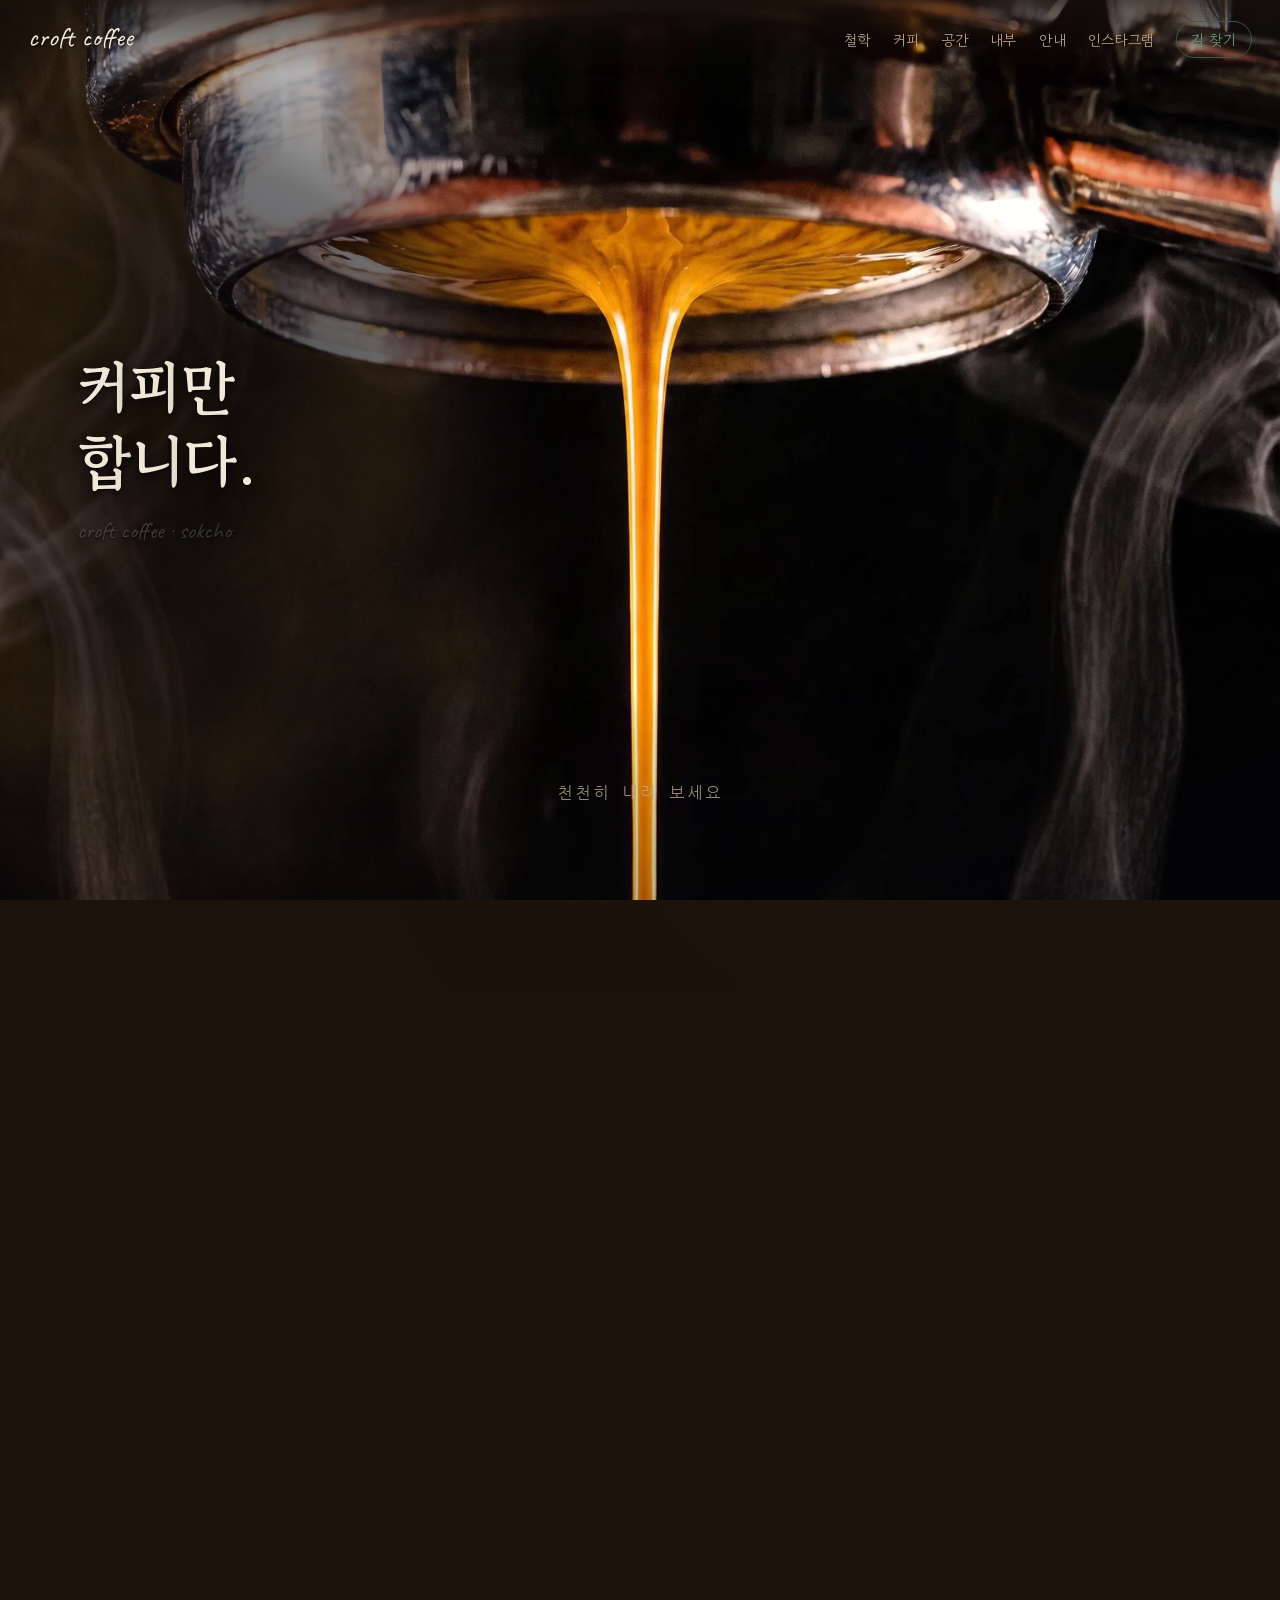
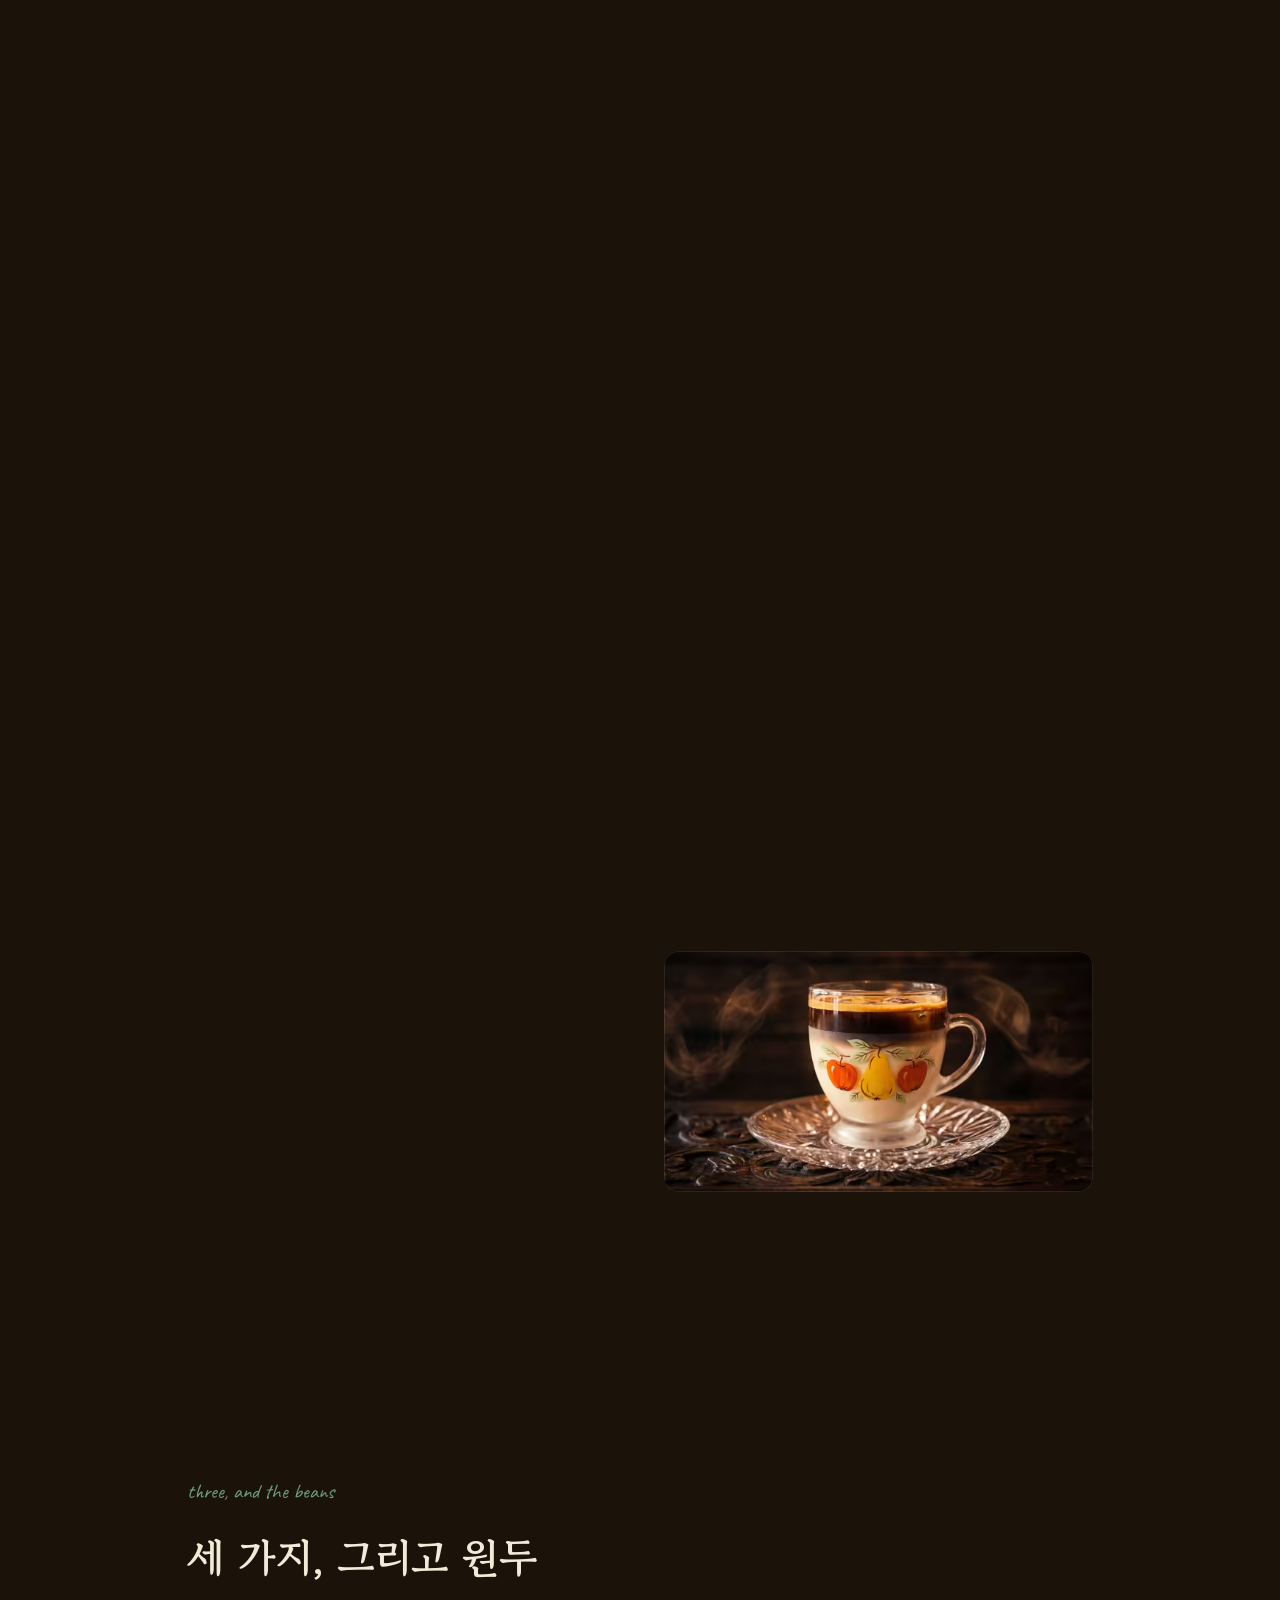
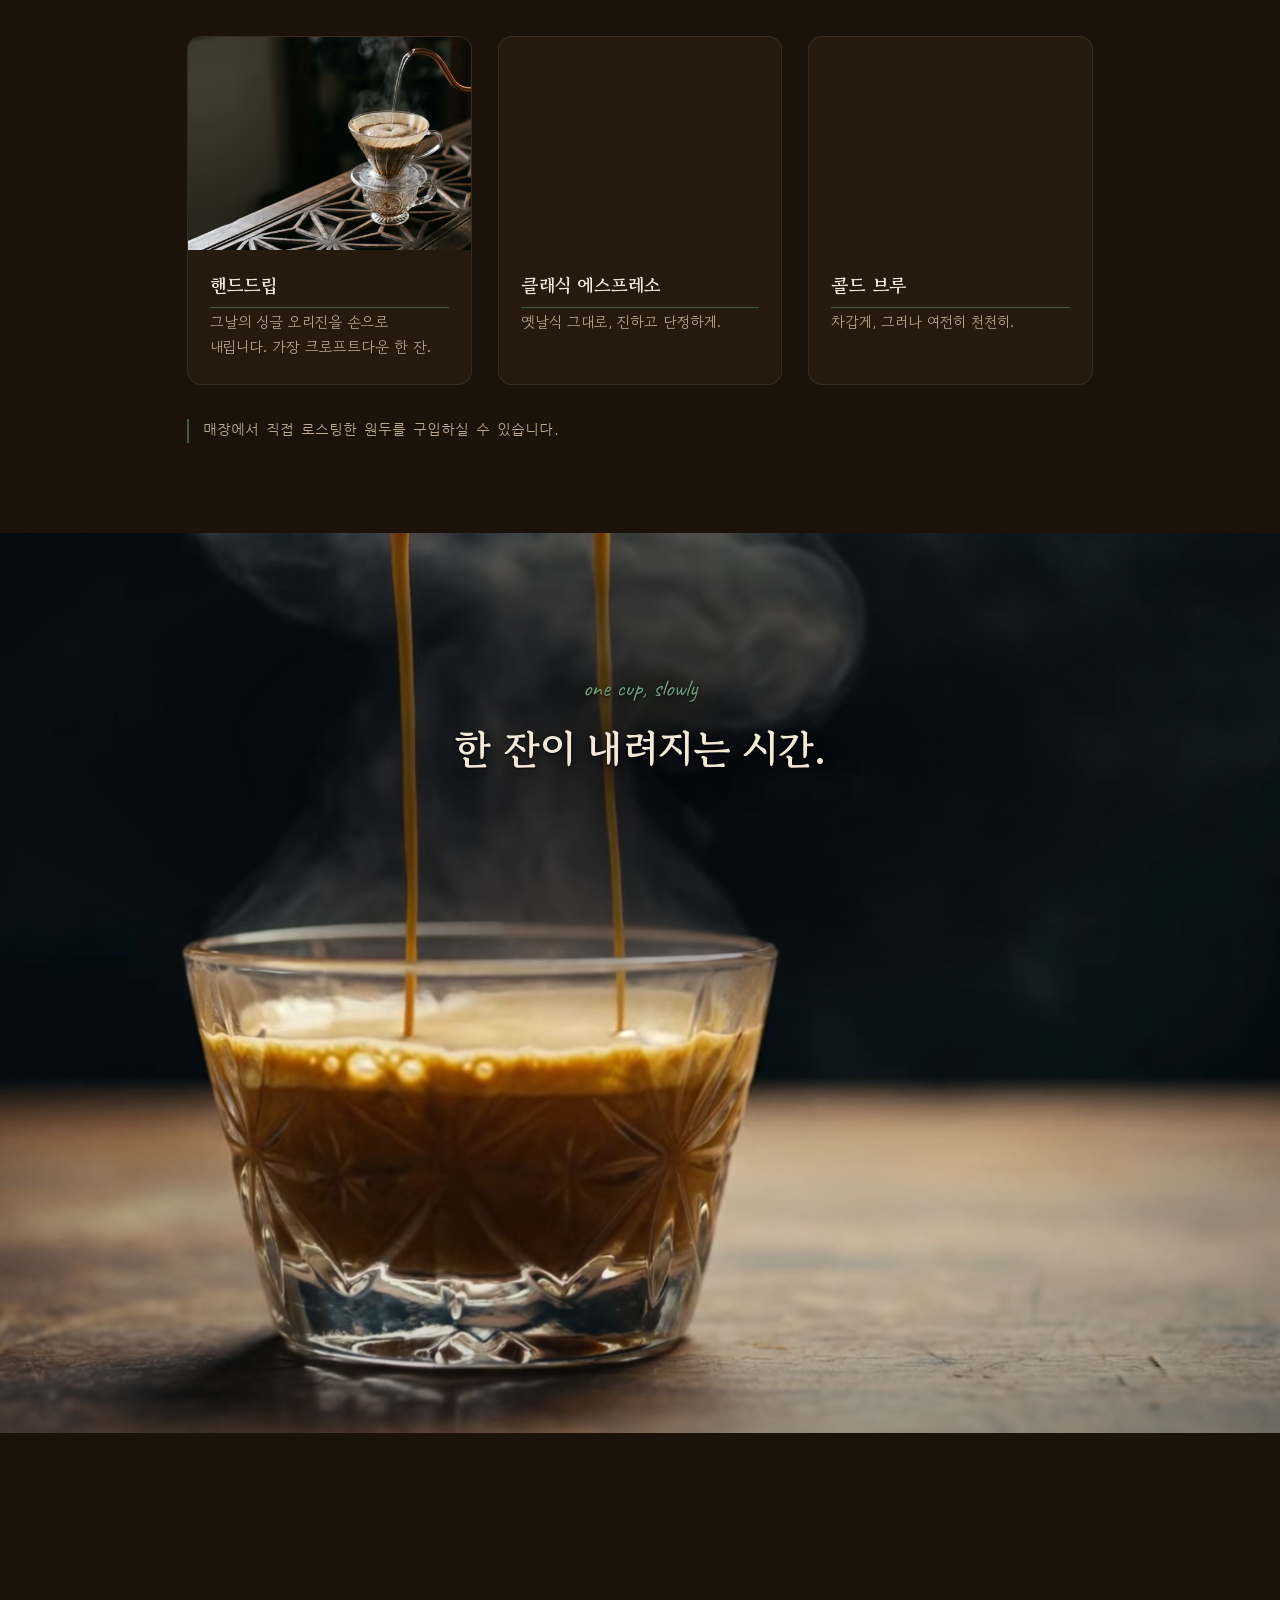
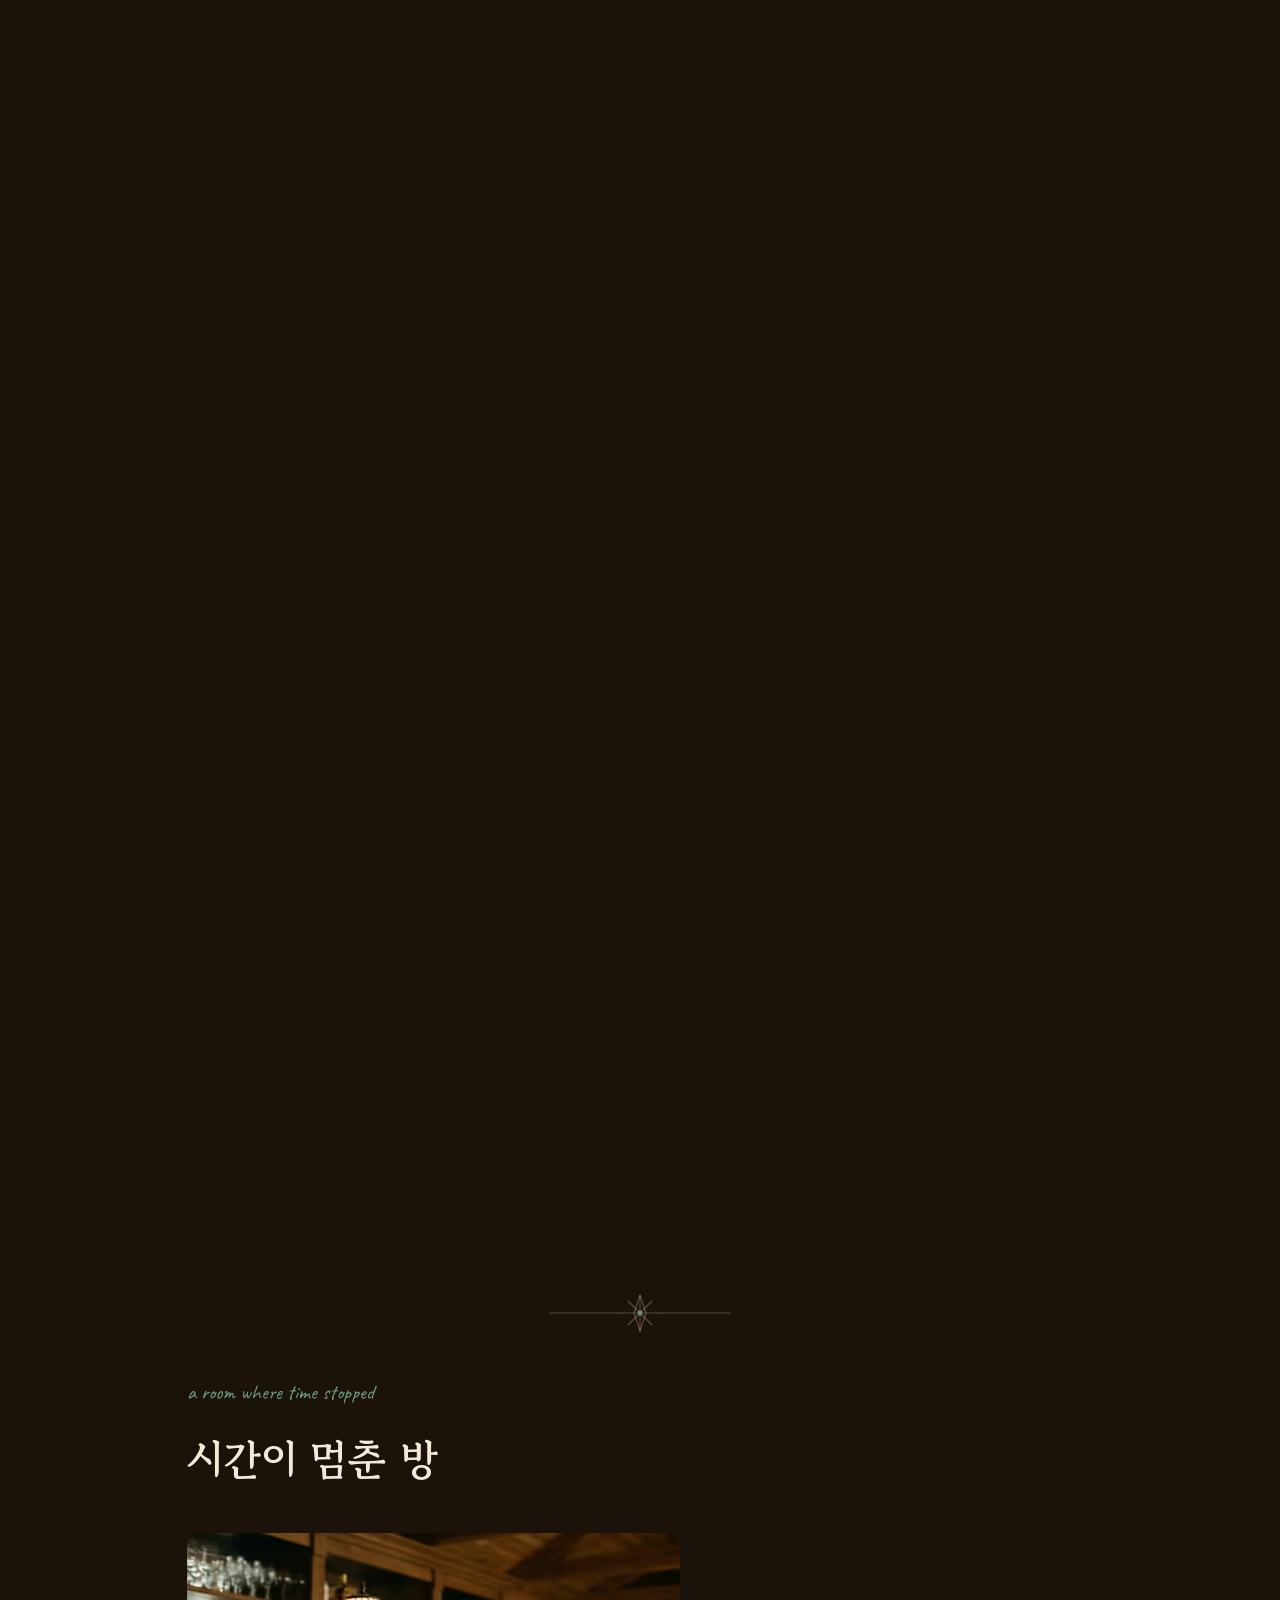
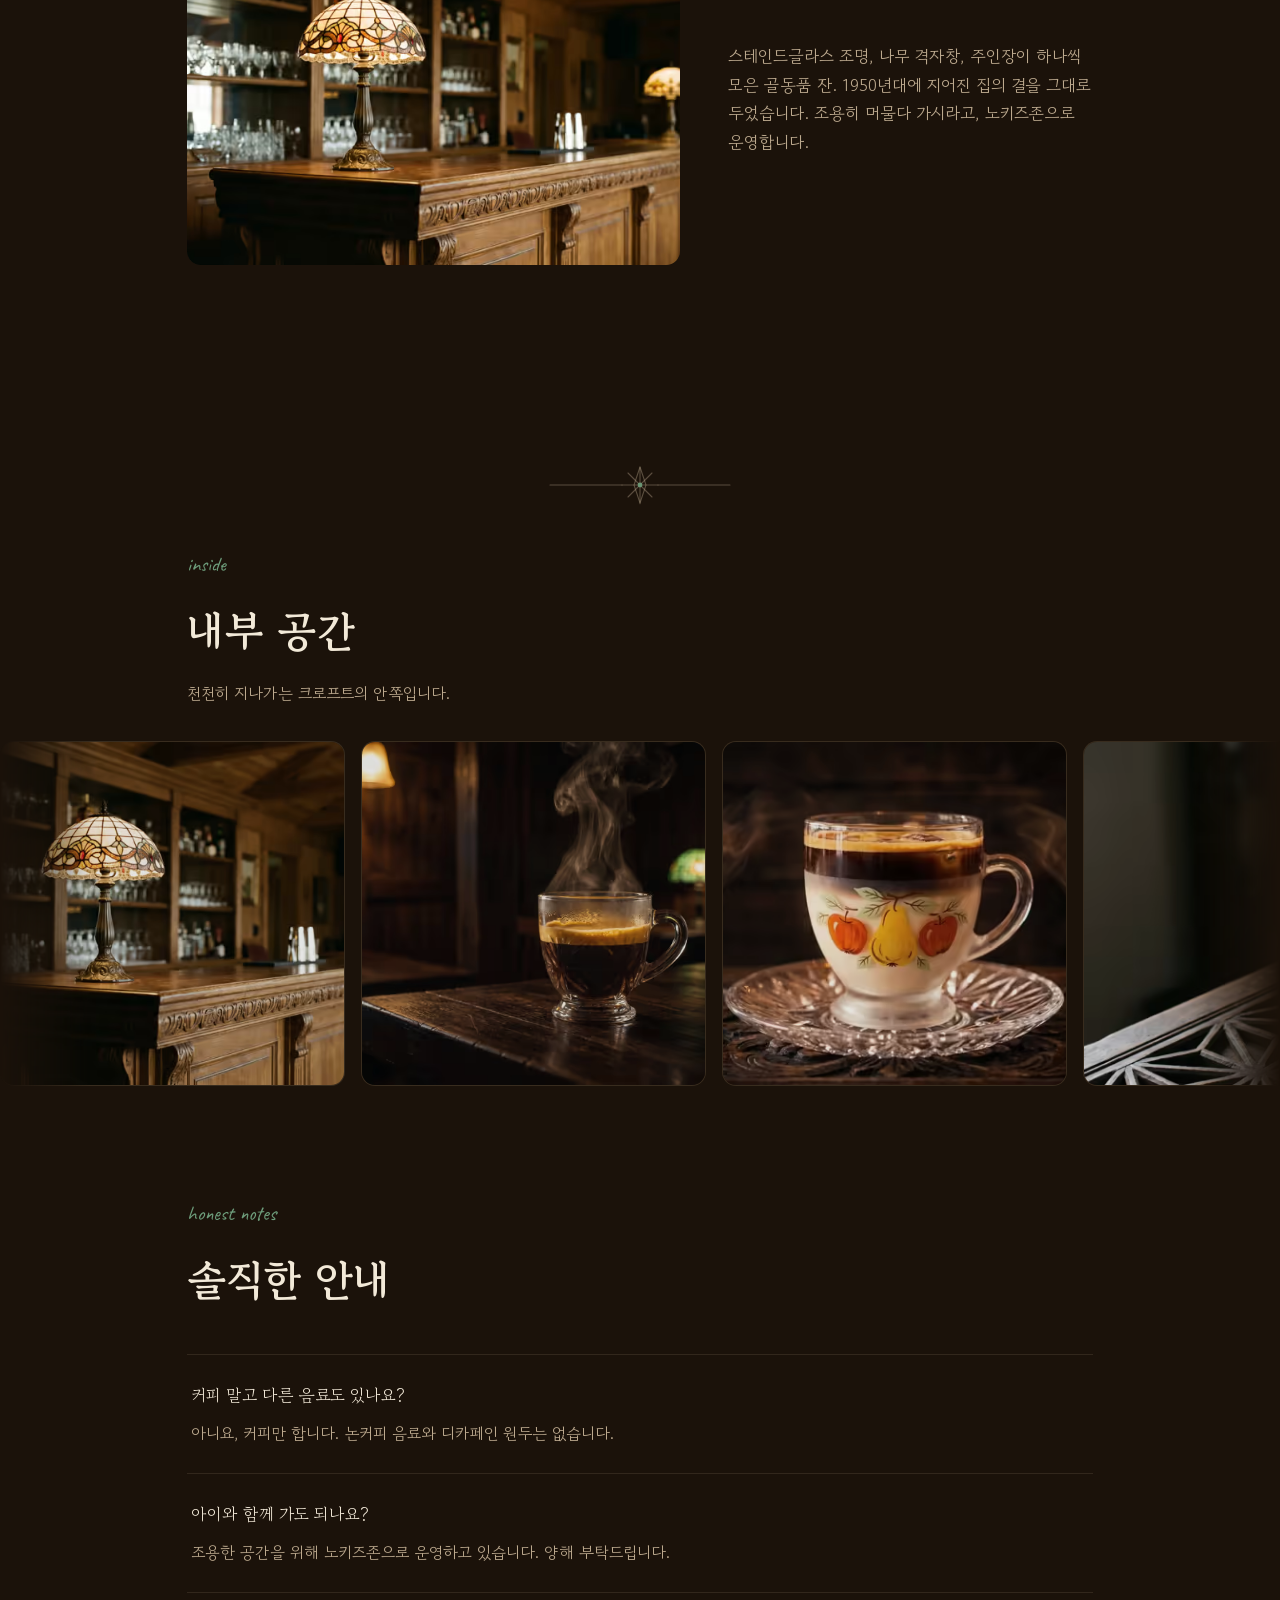
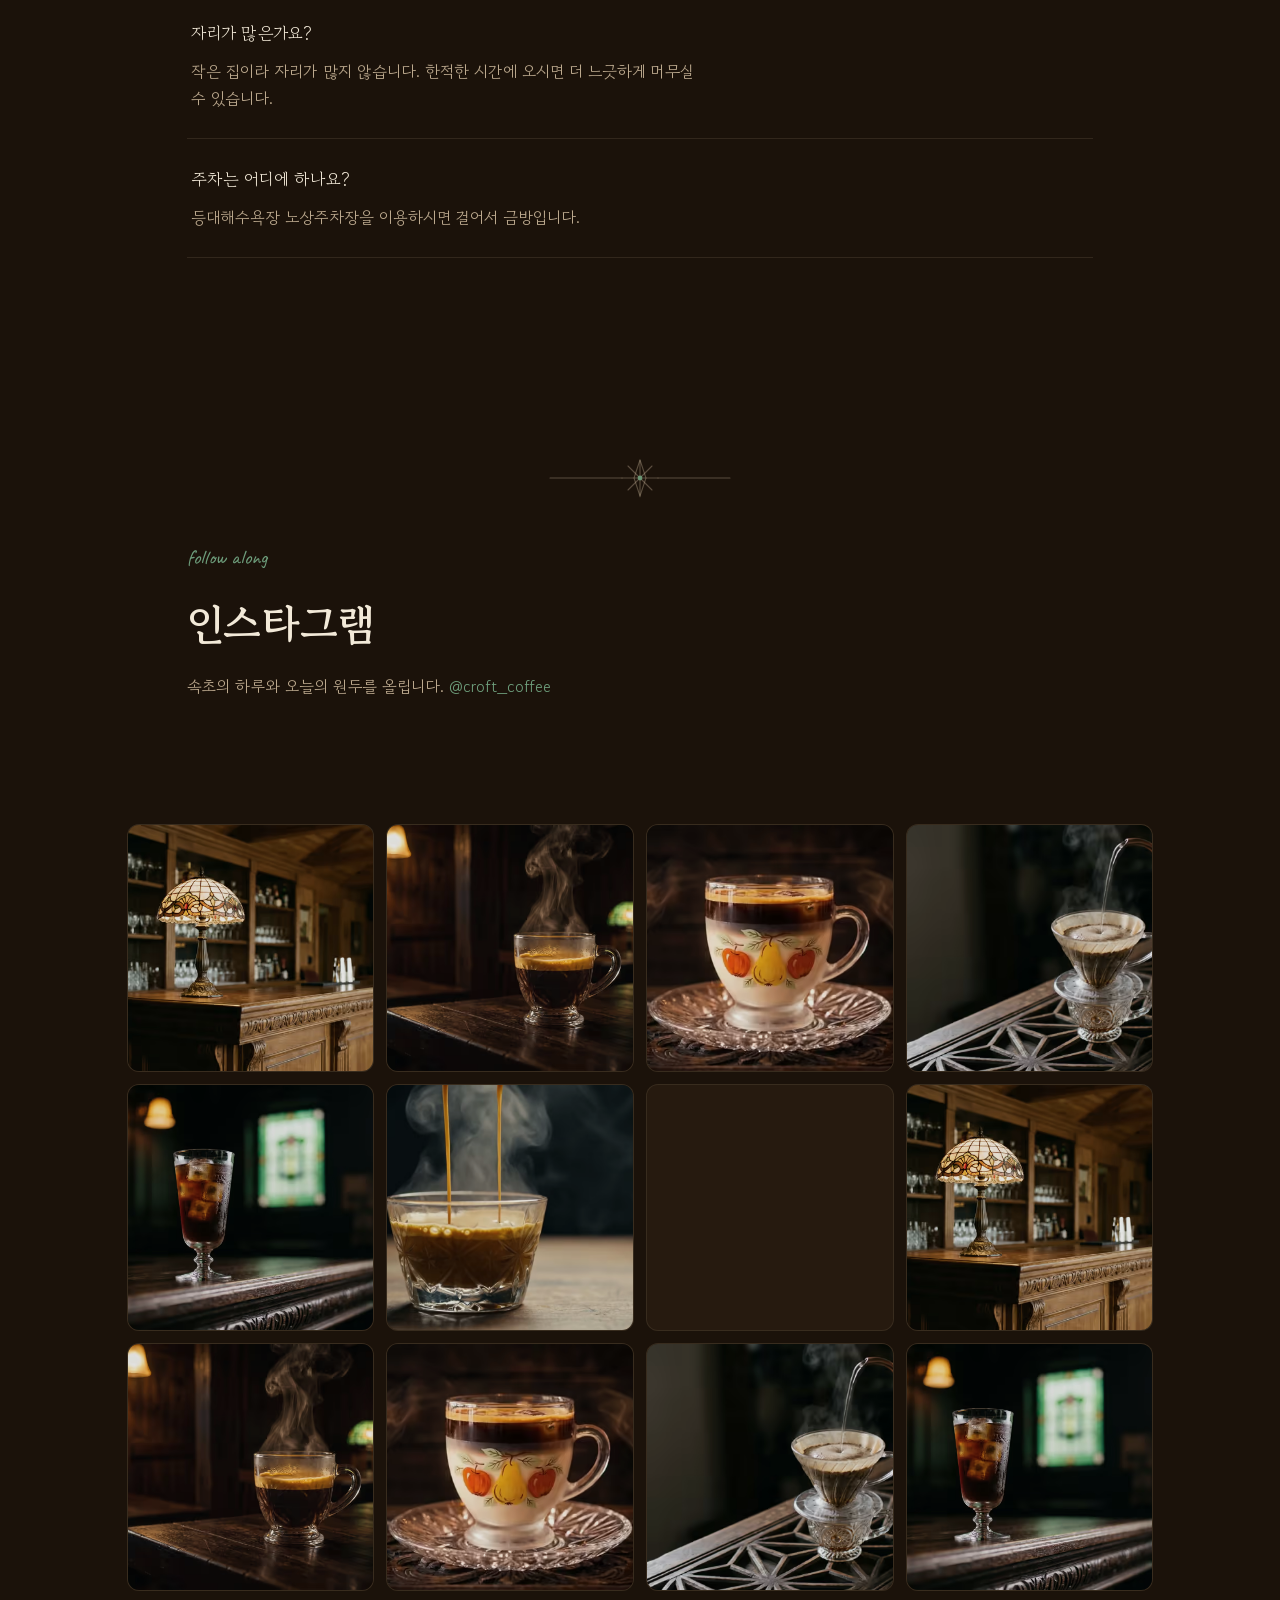
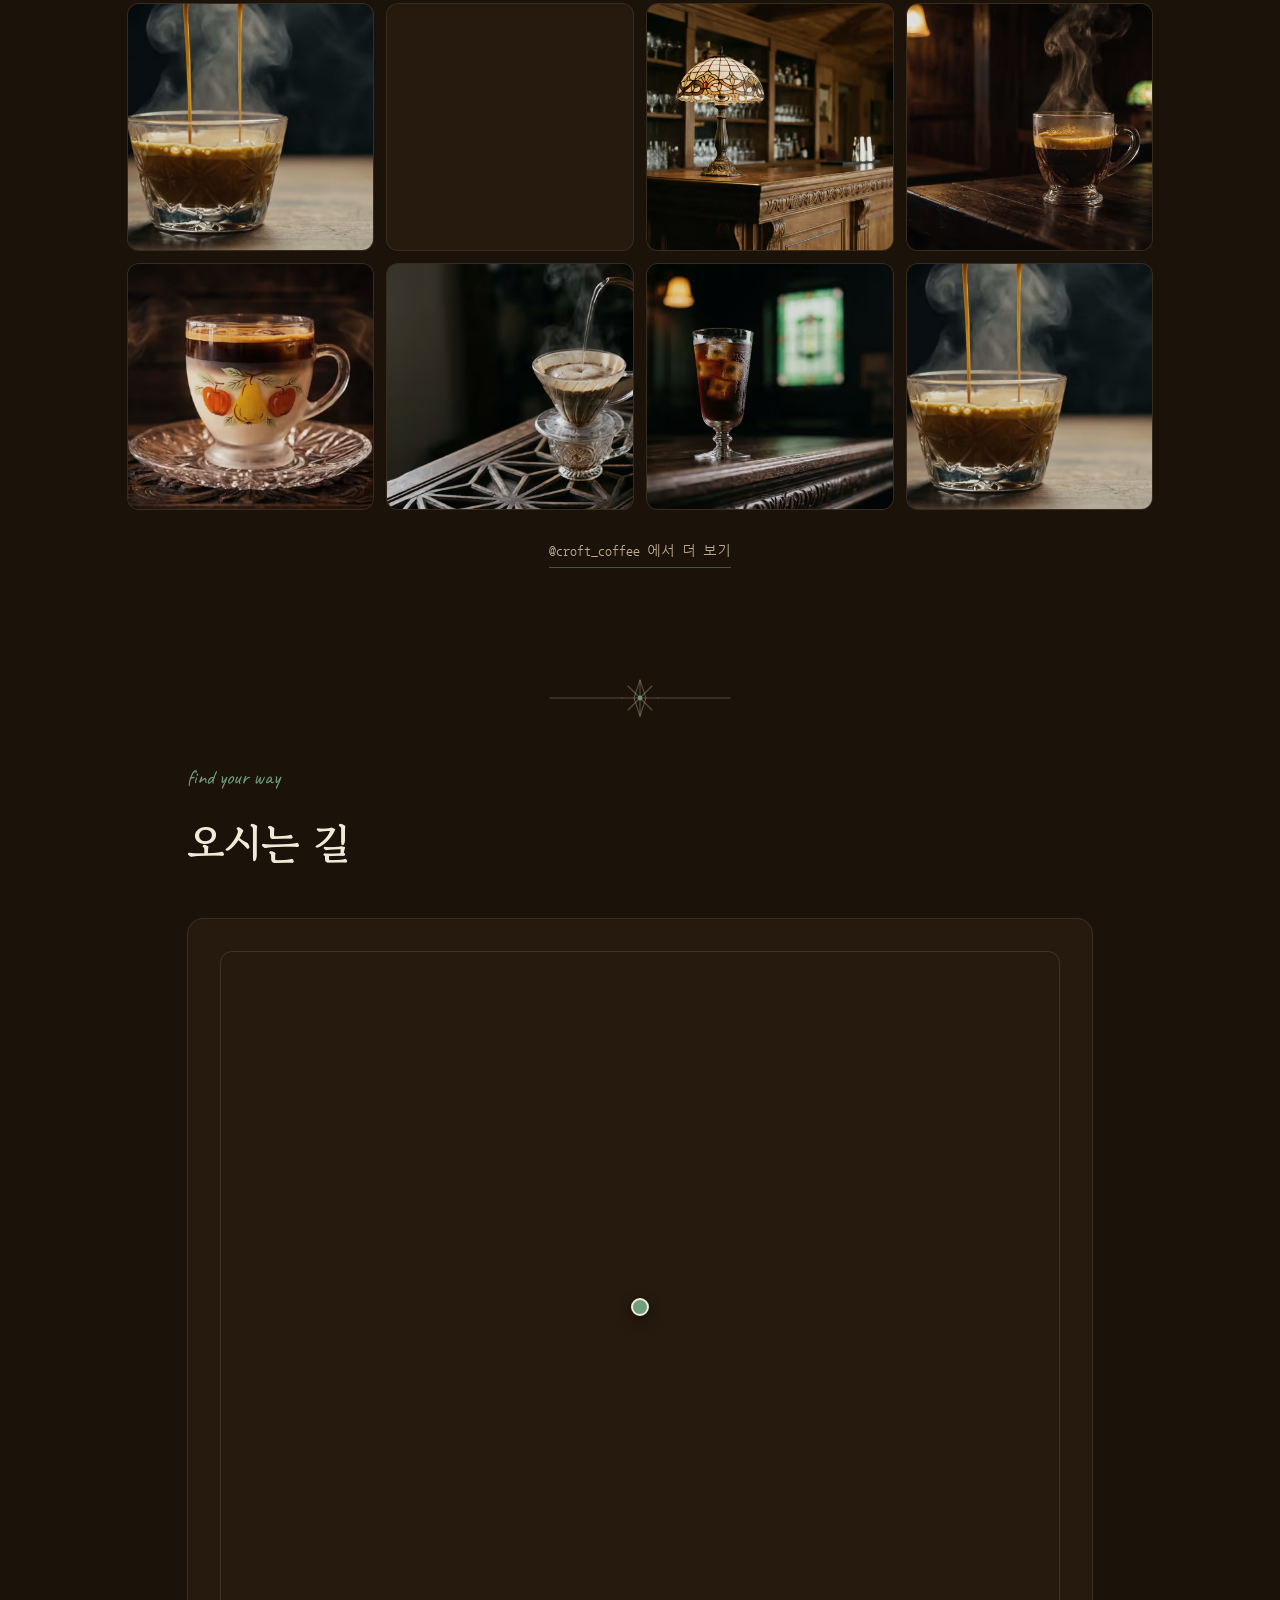
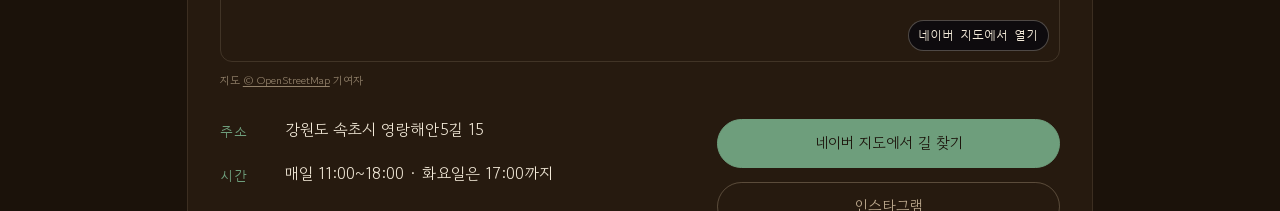
==== commit 52e3fc8a: "지도 축소, 푸터 한글 표기와 관리자 링크 - 오시는 길 지도를 한 단계 넓게 (약 850m → 약 3.4km).   영랑호, 속초항, 해안선이 함께 보여 속초 어디쯤인지 알 수 " ====
--- a/index.html
+++ b/index.html
@@ -508,7 +508,8 @@
 </main>
 
 <footer class="footer">
-  <p><span class="footer-script" lang="en">croft coffee</span> · 강원도 속초시 영랑해안5길 15 · © 2026 croft coffee</p>
+  <p><span class="footer-script" lang="en">croft coffee</span> · 크로프트 커피 · 강원도 속초시 영랑해안5길 15 ·
+    © 2026 <a class="footer-quiet" href="update_insta.html" tabindex="-1">croft coffee</a></p>
 </footer>
 
 <button class="pager" id="pager" type="button" aria-label="다음 섹션으로">
--- a/assets/styles.css
+++ b/assets/styles.css
@@ -651,6 +651,16 @@
   background:linear-gradient(var(--canvas), #150d06);
 }
 .footer-script{font-family:var(--script);font-size:1.25rem;color:var(--text-primary)}
+/* the manager's way in. It has to look and behave exactly like the text
+   around it: same colour, no underline, no hand cursor, out of the tab order. */
+.footer-quiet{
+  color:inherit;text-decoration:none;cursor:inherit;
+  -webkit-tap-highlight-color:transparent;
+}
+.footer-quiet:hover,.footer-quiet:active,.footer-quiet:visited{
+  color:inherit;text-decoration:none;
+}
+.footer-quiet:focus{outline:none}
 
 /* living elements pause when tab hidden */
 body.paused *,body.paused *::before,body.paused *::after{animation-play-state:paused !important}
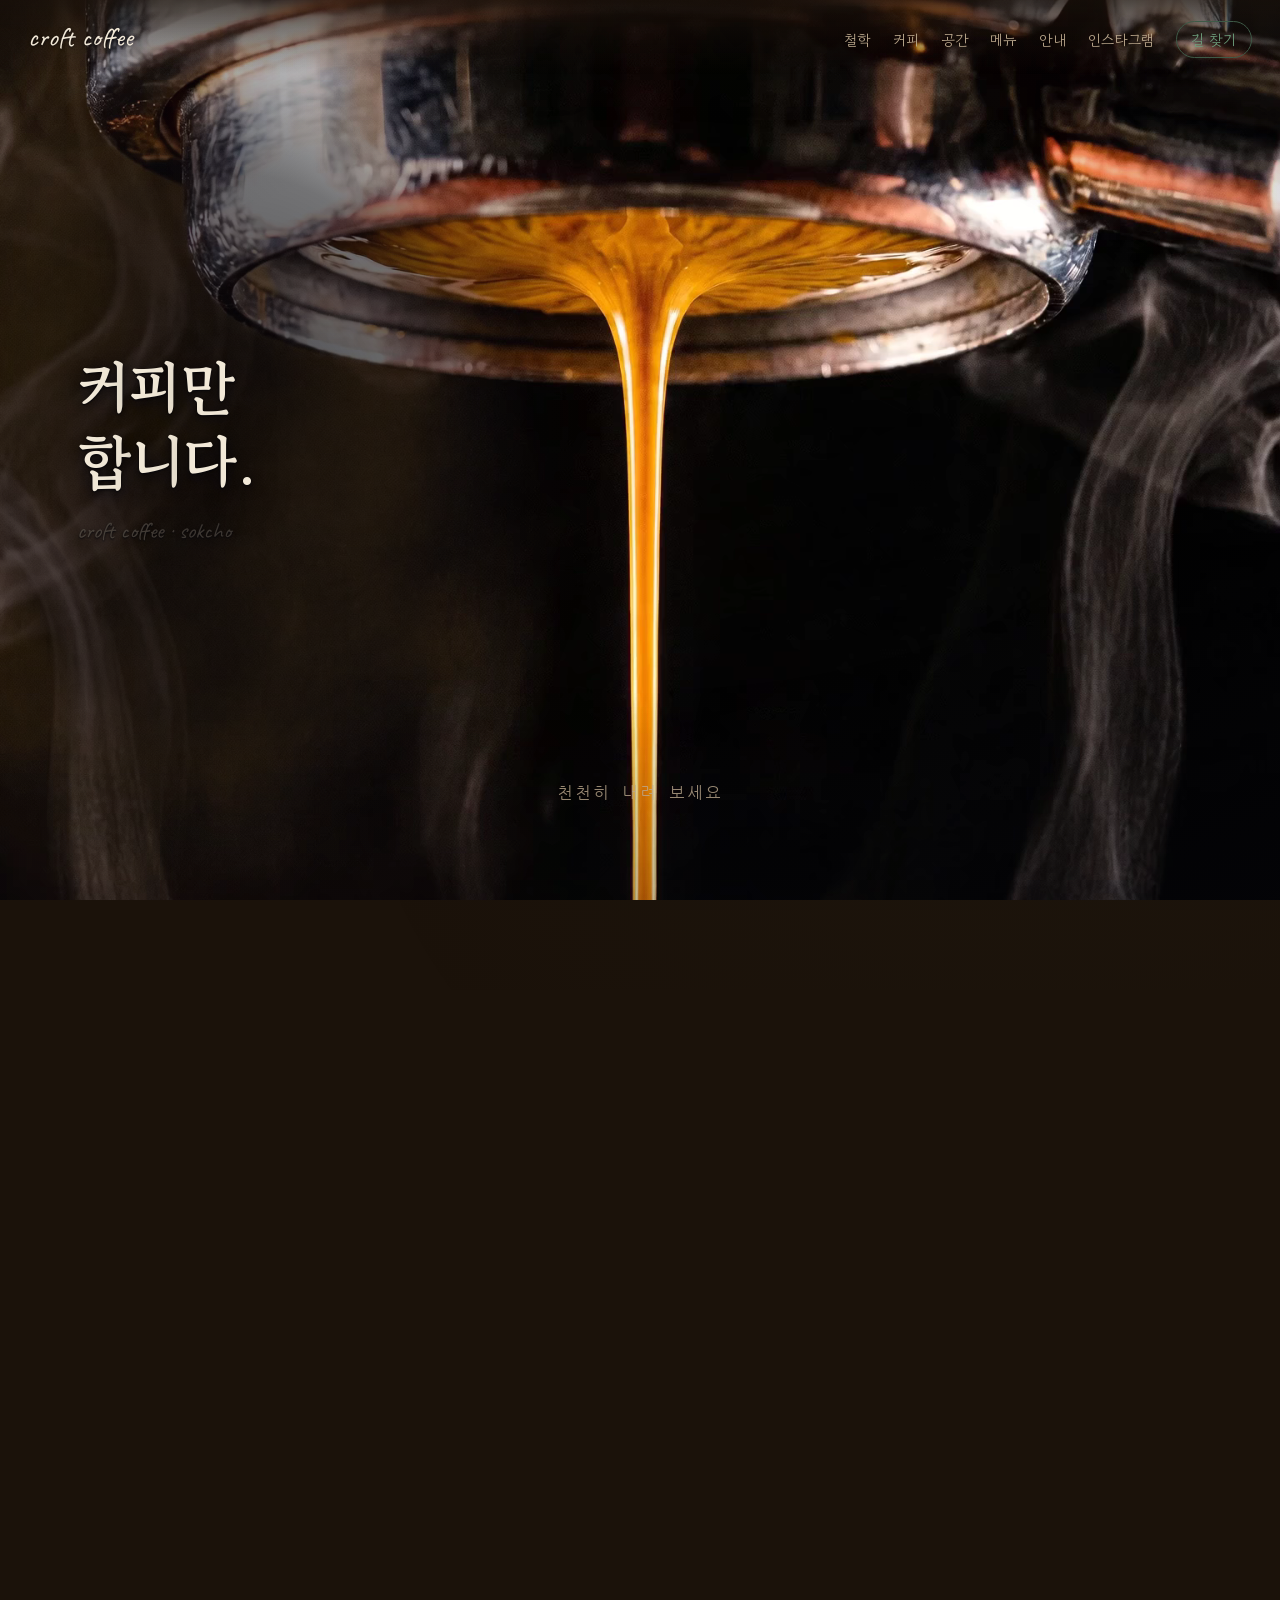
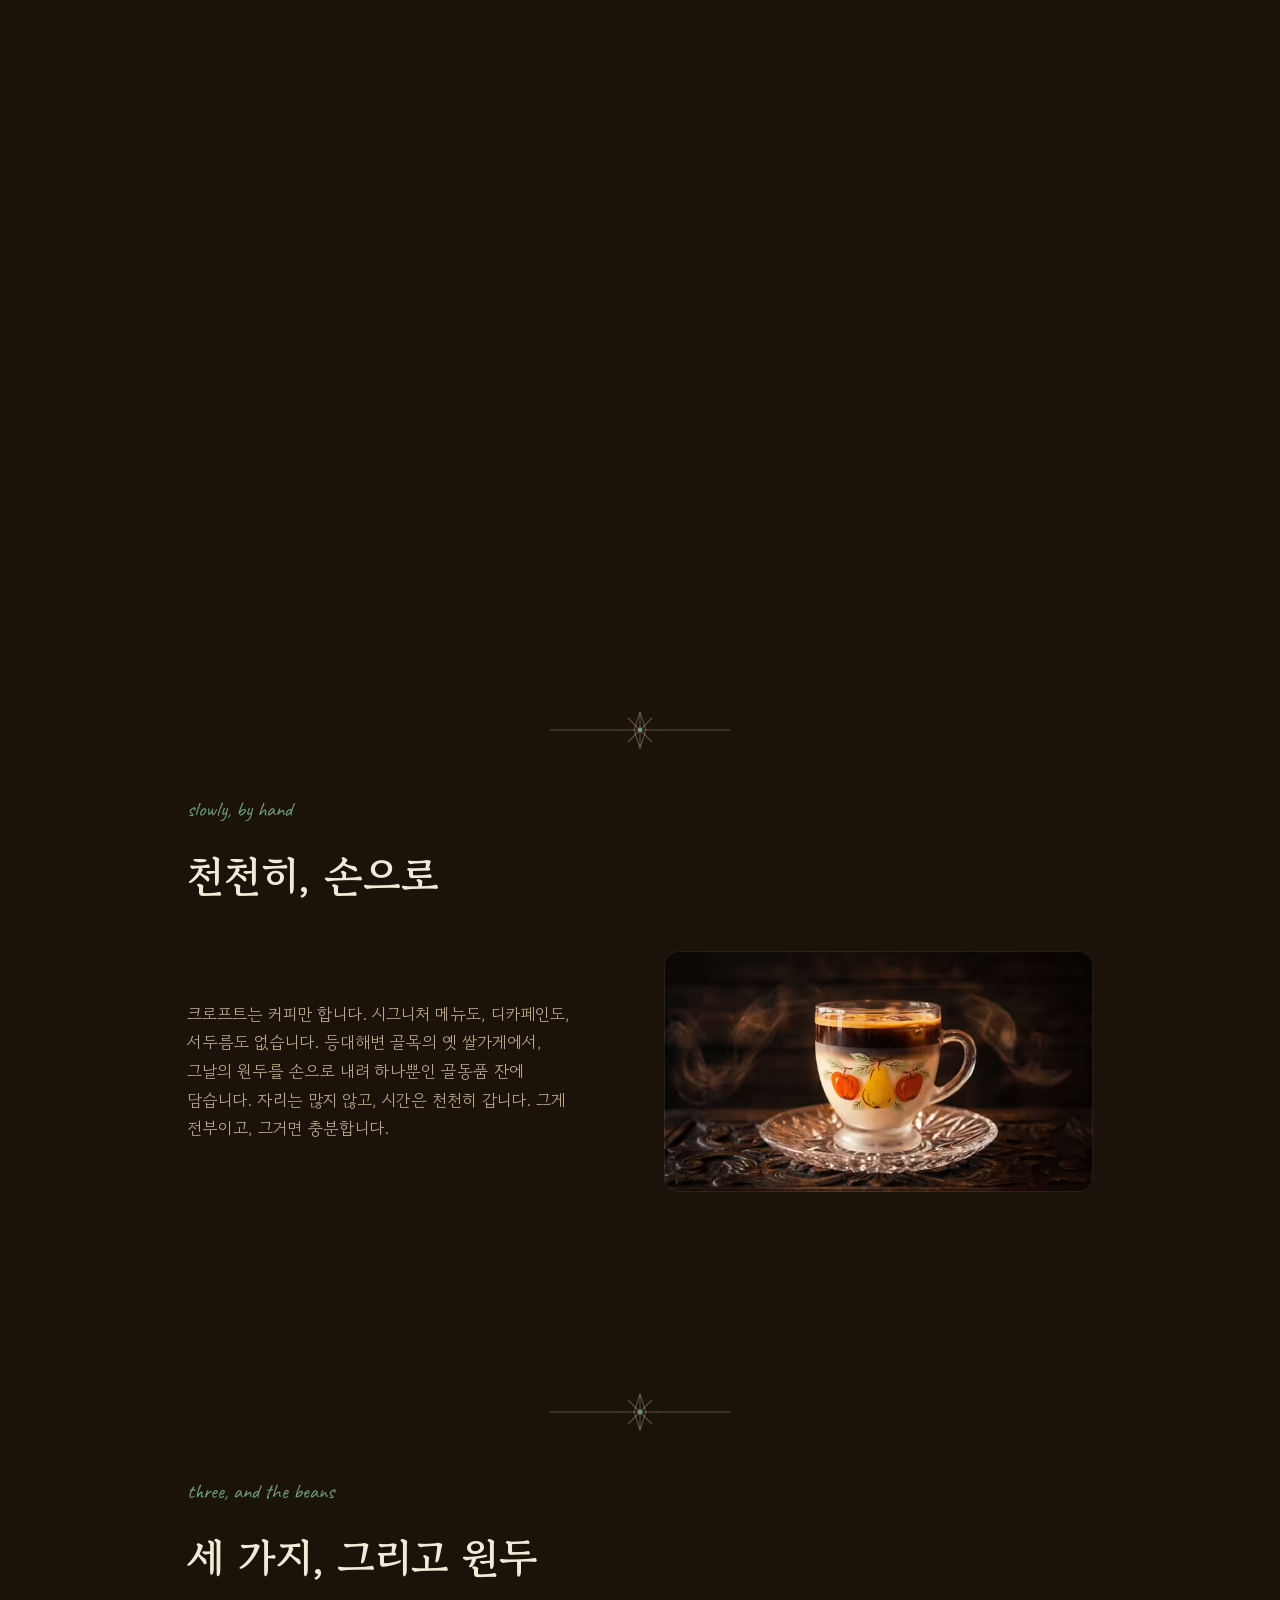
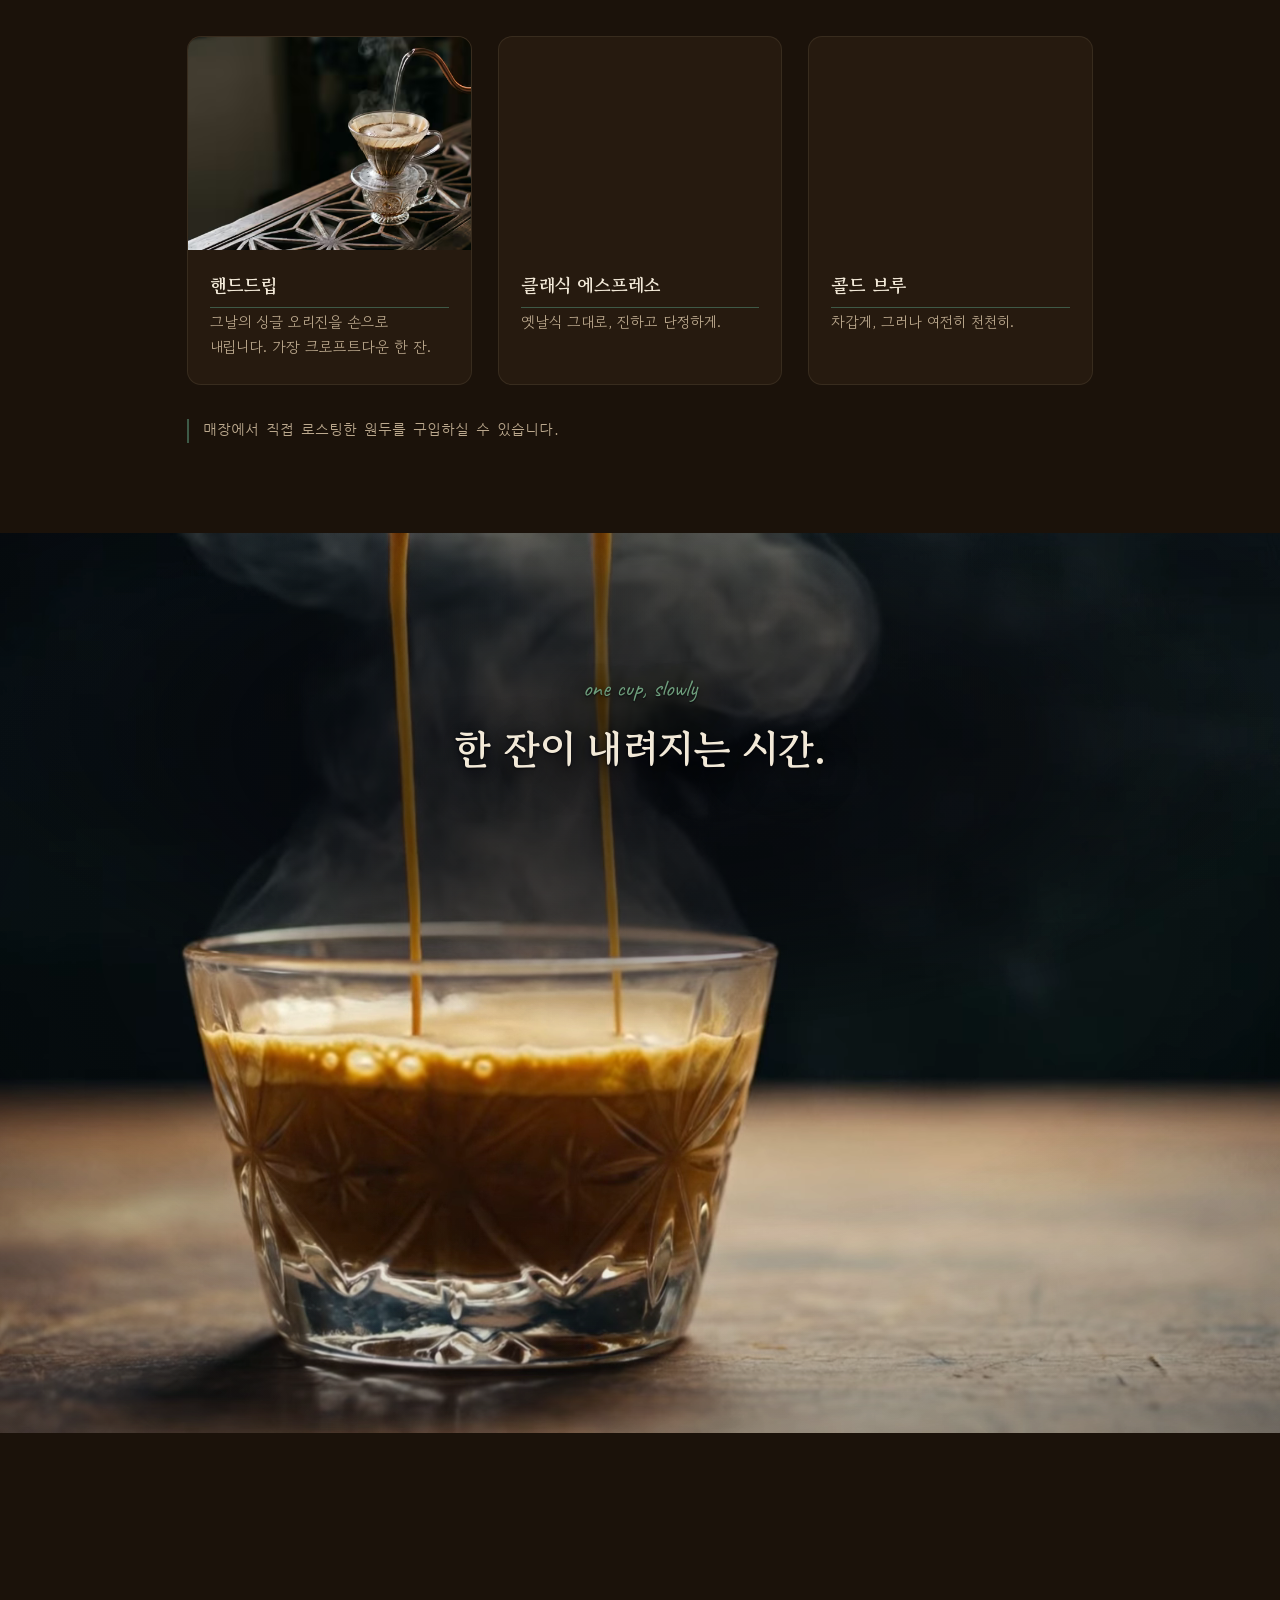
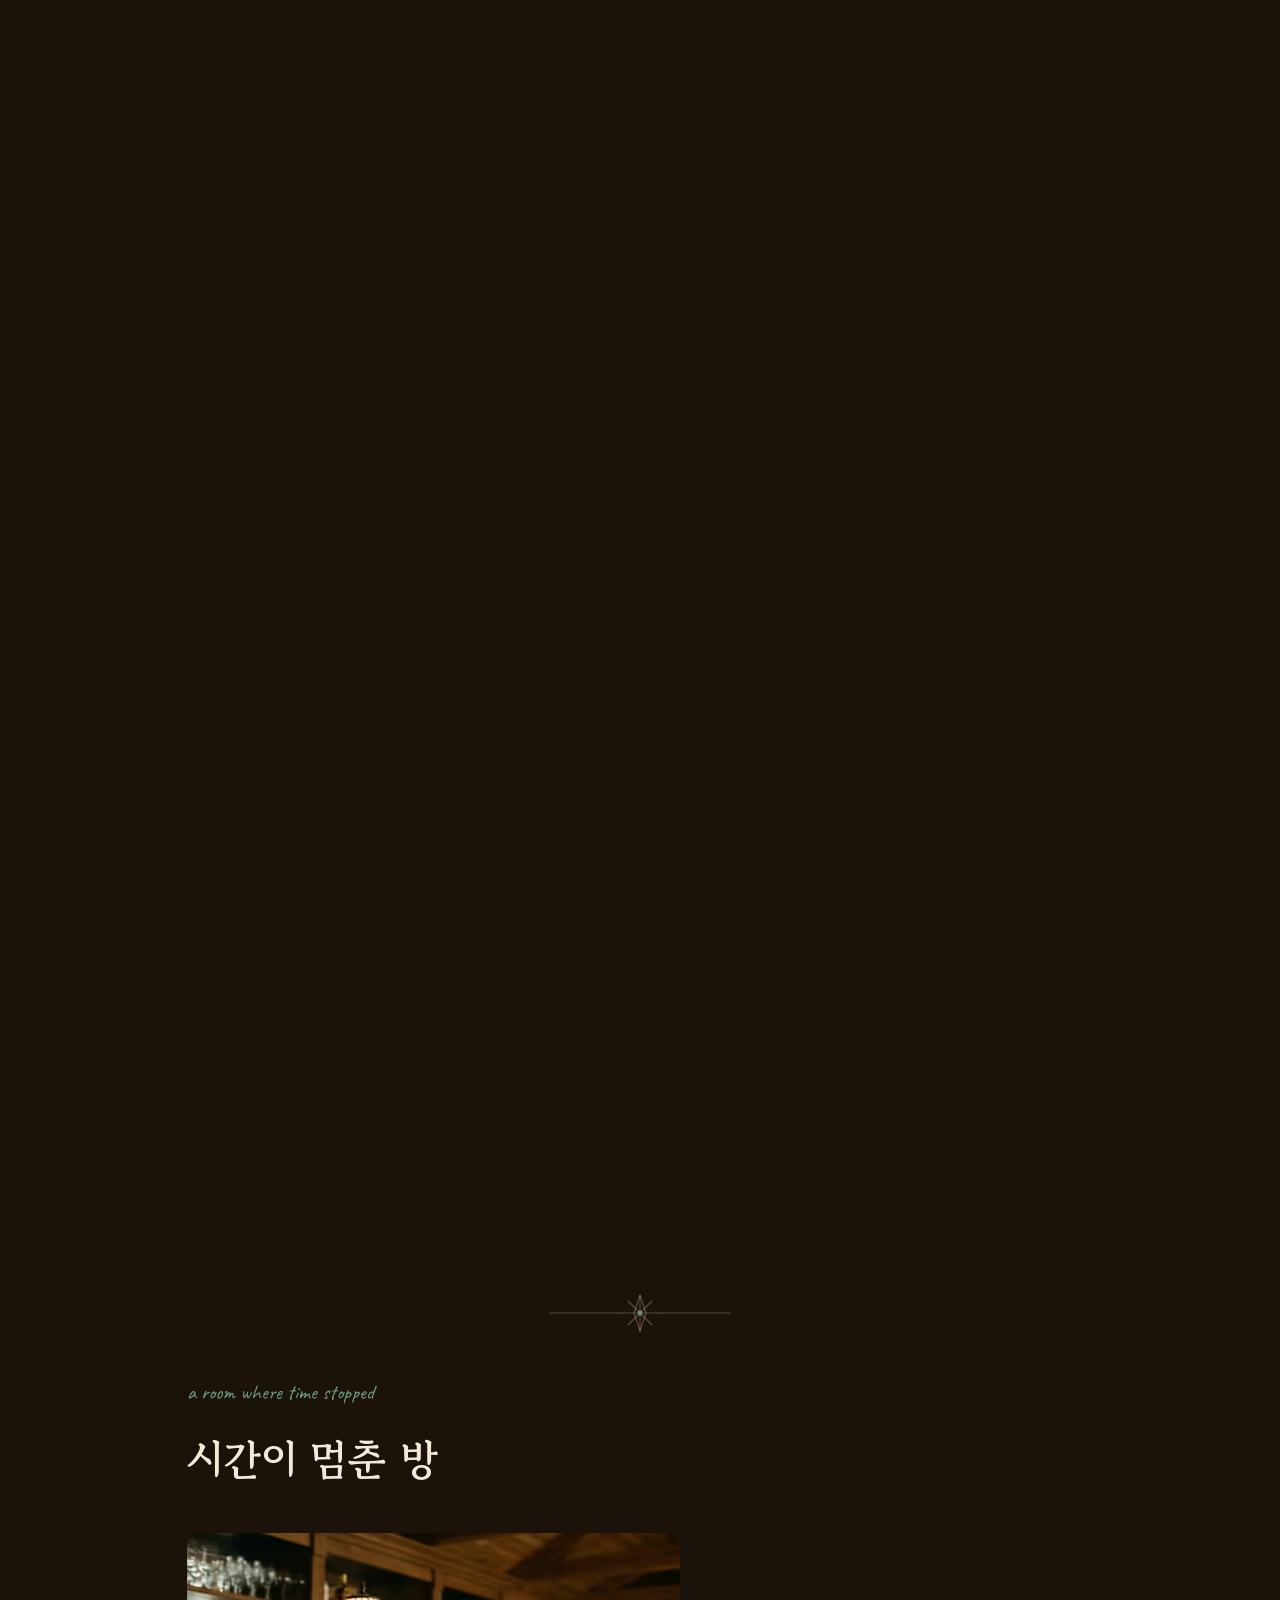
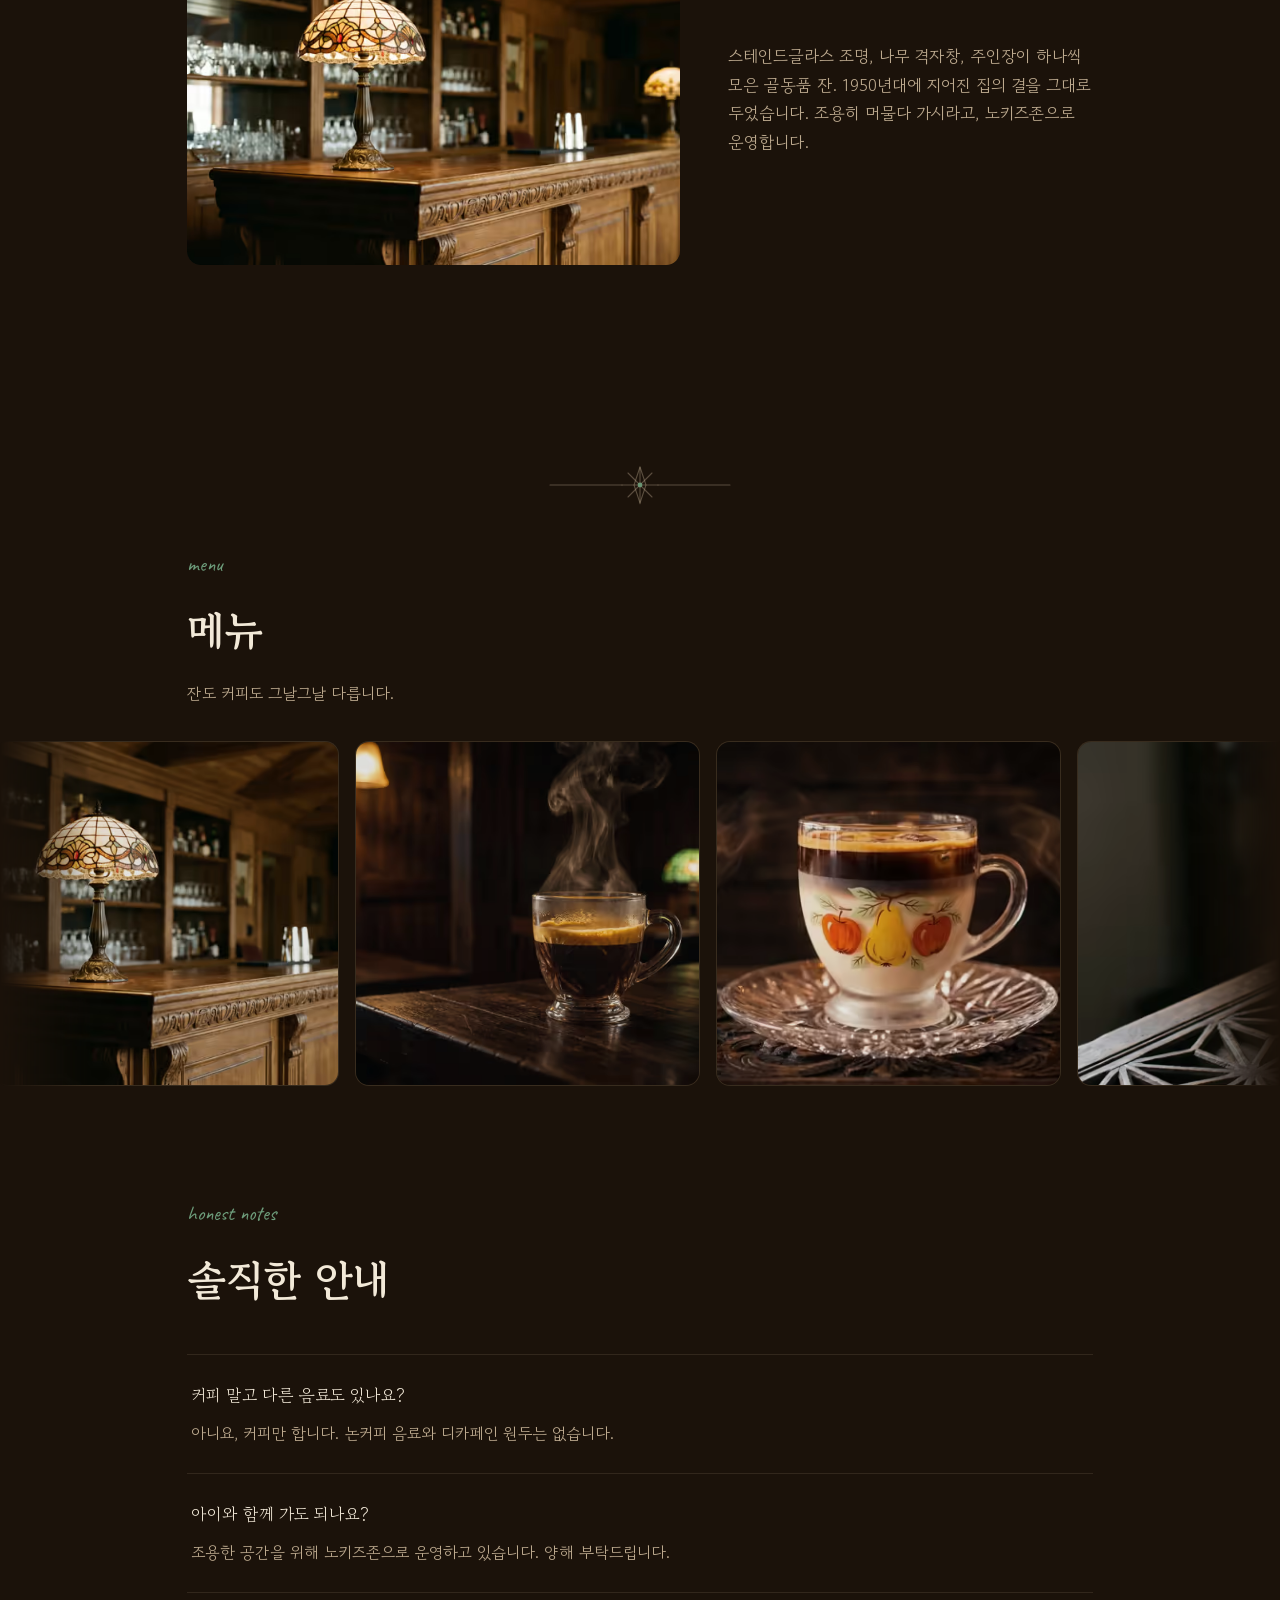
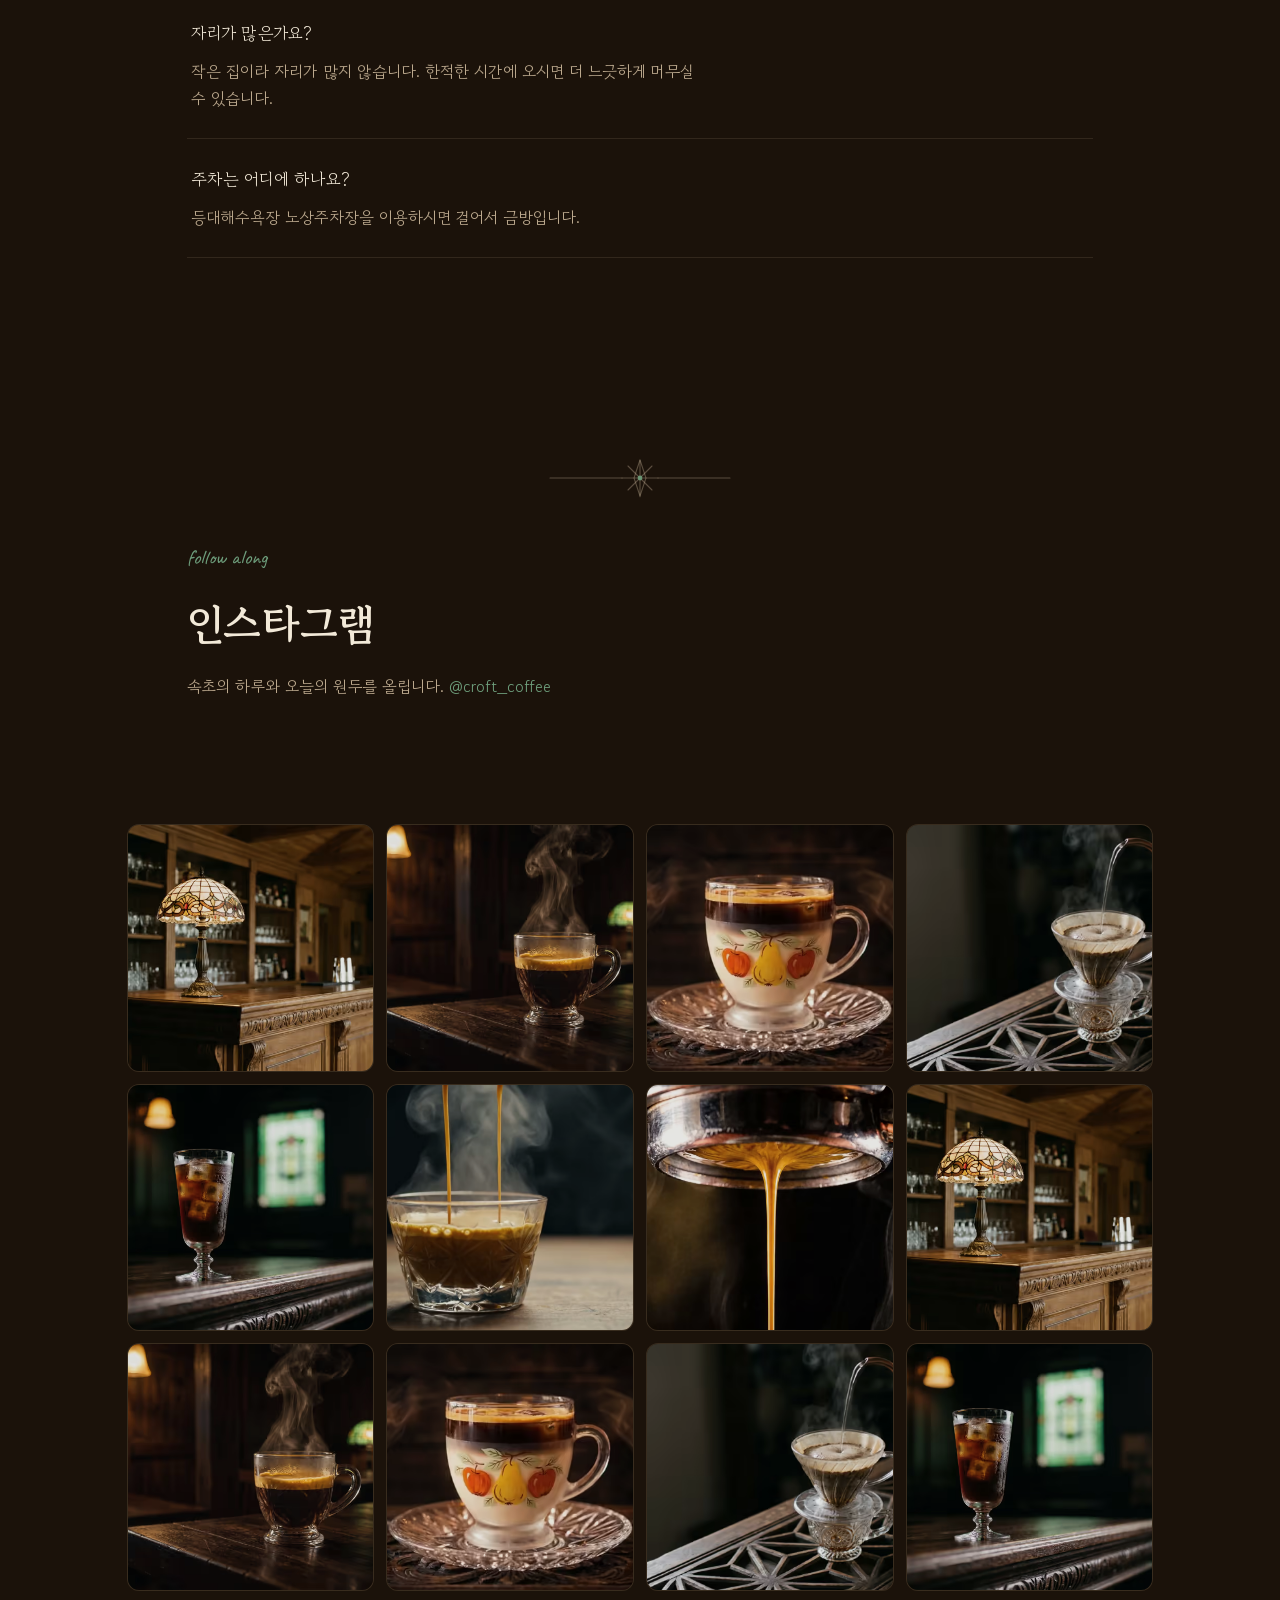
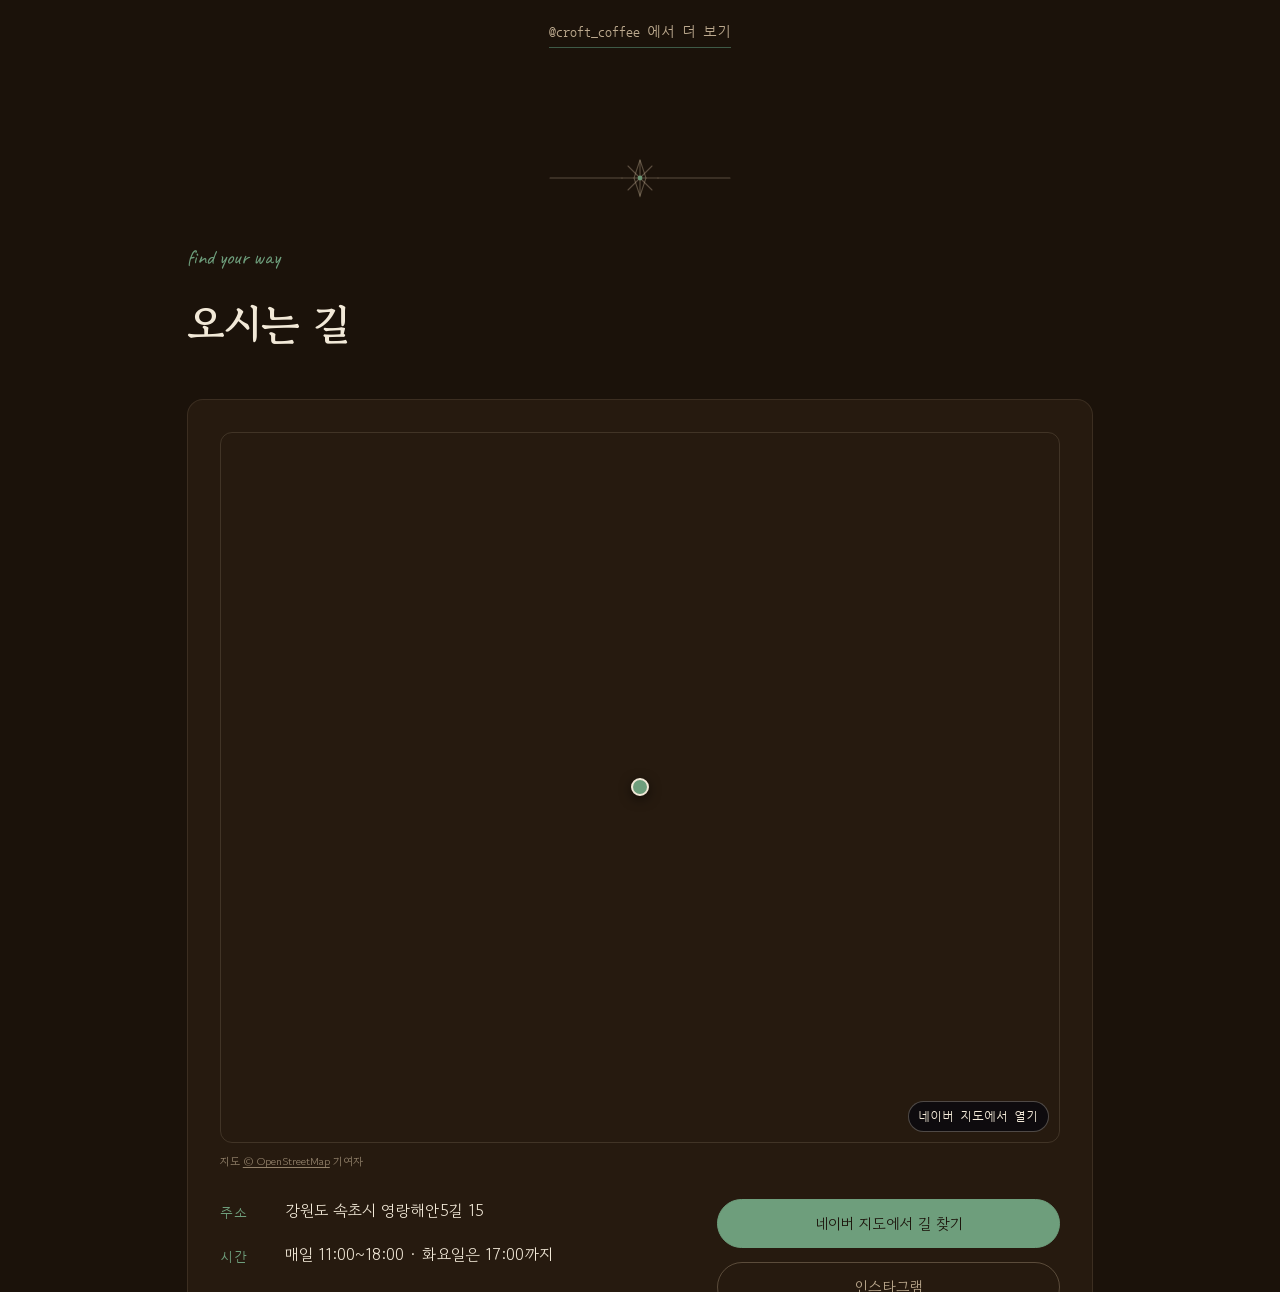
==== commit fb4cff16: "지도 확대, 인스타 12장, 내부 공간을 메뉴로 교체 - 오시는 길 지도를 한 단계 넓혀 속초 시내와 영랑호까지 보이게 다시 만듦 - 인스타그램 격자를 20장에서 12장(4x3)으" ====
--- a/index.html
+++ b/index.html
@@ -30,7 +30,7 @@
     <a href="#philosophy">철학</a>
     <a href="#coffee">커피</a>
     <a href="#space">공간</a>
-    <a href="#interior">내부</a>
+    <a href="#menu">메뉴</a>
     <a href="#faq">안내</a>
     <a href="#instagram">인스타그램</a>
     <a class="nav-cta" href="#visit">길 찾기</a>
@@ -244,24 +244,25 @@
     </div>
   </section>
 
-  <section class="section interior" id="interior">
-    <div class="divider" aria-hidden="true">
-      <svg viewBox="0 0 200 40" preserveAspectRatio="xMidYMid meet">
-        <g class="lattice" fill="none" stroke-linecap="round">
-          <path d="M100 2 L100 38 M82 20 L118 20 M88 8 L112 32 M112 8 L88 32"/>
-          <path d="M100 2 L106 20 L100 38 L94 20 Z"/>
-          <path d="M10 20 L82 20 M118 20 L190 20"/>
-        </g>
-        <circle class="node" cx="100" cy="20" r="2.4"/>
-      </svg>
-    </div>
-    <p class="kicker" lang="en">inside</p>
-    <h2 class="section-title">내부 공간</h2>
-    <p class="interior-sub" data-reveal>천천히 지나가는 크로프트의 안쪽입니다.</p>
-  </section>
-
-  <div class="ig-marquee interior-lane" id="interiorMarquee" data-max="6" aria-label="내부 공간 사진">
-    <div class="ig-track" id="interiorTrack">
+  <section class="section menu" id="menu">
+    <div class="divider" aria-hidden="true">
+      <svg viewBox="0 0 200 40" preserveAspectRatio="xMidYMid meet">
+        <g class="lattice" fill="none" stroke-linecap="round">
+          <path d="M100 2 L100 38 M82 20 L118 20 M88 8 L112 32 M112 8 L88 32"/>
+          <path d="M100 2 L106 20 L100 38 L94 20 Z"/>
+          <path d="M10 20 L82 20 M118 20 L190 20"/>
+        </g>
+        <circle class="node" cx="100" cy="20" r="2.4"/>
+      </svg>
+    </div>
+    <p class="kicker" lang="en">menu</p>
+    <h2 class="section-title">메뉴</h2>
+    <p class="menu-sub" data-reveal>잔도 커피도 그날그날 다릅니다.</p>
+  </section>
+
+  <div class="lane-shell">
+  <div class="ig-marquee menu-lane" id="menuMarquee" data-max="20" aria-label="메뉴 사진">
+    <div class="ig-track" id="menuTrack">
       <span class="ig-item"><picture><source type="image/avif" srcset="assets/still-space-640.avif"><source type="image/webp" srcset="assets/still-space-640.webp"><img src="assets/still-space-640.jpg" width="640" height="429" alt="크로프트 내부, 나무 카운터와 스테인드글라스 조명" loading="lazy" decoding="async"></picture></span>
       <span class="ig-item"><picture><source type="image/avif" srcset="assets/still-espresso-640.avif"><source type="image/webp" srcset="assets/still-espresso-640.webp"><img src="assets/still-espresso-640.jpg" width="640" height="478" alt="골동품 잔에 담긴 에스프레소" loading="lazy" decoding="async"></picture></span>
       <span class="ig-item"><picture><source type="image/avif" srcset="assets/hero-ending-640.avif"><source type="image/webp" srcset="assets/hero-ending-640.webp"><img src="assets/hero-ending-640.jpg" width="640" height="360" alt="카운터 위에 놓인 커피 한 잔" loading="lazy" decoding="async"></picture></span>
@@ -269,6 +270,9 @@
       <span class="ig-item"><picture><source type="image/avif" srcset="assets/brew-poster.avif"><source type="image/webp" srcset="assets/brew-poster.webp"><img src="assets/brew-poster.jpg" width="640" height="313" alt="추출되는 에스프레소" loading="lazy" decoding="async"></picture></span>
       <span class="ig-item"><picture><source type="image/avif" srcset="assets/still-coldbrew-640.avif"><source type="image/webp" srcset="assets/still-coldbrew-640.webp"><img src="assets/still-coldbrew-640.jpg" width="640" height="478" alt="콜드 브루 한 잔" loading="lazy" decoding="async"></picture></span>
     </div>
+  </div>
+  <button class="lane-arrow prev" id="menuPrev" type="button" aria-label="이전 사진"><span></span></button>
+  <button class="lane-arrow next" id="menuNext" type="button" aria-label="다음 사진"><span></span></button>
   </div>
 
   <section class="section faq" id="faq">
@@ -311,7 +315,7 @@
   </section>
 
   <div class="ig-grid-wrap">
-    <div class="ig-grid" id="igGrid" data-max="20">
+    <div class="ig-grid" id="igGrid" data-max="12">
       <a class="ig-tile" href="https://www.instagram.com/croft_coffee/p/DRD3tdrk6al/" target="_blank" rel="noopener" aria-label="인스타그램 게시물 열기">
         <picture>
           <source type="image/avif" srcset="assets/still-space-640.avif">
@@ -394,62 +398,6 @@
           <source type="image/avif" srcset="assets/still-coldbrew-640.avif">
           <source type="image/webp" srcset="assets/still-coldbrew-640.webp">
           <img src="assets/still-coldbrew-640.jpg" alt="" loading="lazy" decoding="async">
-        </picture>
-      </a>
-      <a class="ig-tile" href="https://www.instagram.com/croft_coffee/p/CsSeCvfJlll/" target="_blank" rel="noopener" aria-label="인스타그램 게시물 열기">
-        <picture>
-          <source type="image/avif" srcset="assets/brew-poster.avif">
-          <source type="image/webp" srcset="assets/brew-poster.webp">
-          <img src="assets/brew-poster.jpg" alt="" loading="lazy" decoding="async">
-        </picture>
-      </a>
-      <a class="ig-tile" href="https://www.instagram.com/croft_coffee/p/CnjA9cKp8In/" target="_blank" rel="noopener" aria-label="인스타그램 게시물 열기">
-        <picture>
-          <source type="image/avif" srcset="assets/hero-poster.avif">
-          <source type="image/webp" srcset="assets/hero-poster.webp">
-          <img src="assets/hero-poster.jpg" alt="" loading="lazy" decoding="async">
-        </picture>
-      </a>
-      <a class="ig-tile" href="https://www.instagram.com/croft_coffee/p/ClaUTUxJwGi/" target="_blank" rel="noopener" aria-label="인스타그램 게시물 열기">
-        <picture>
-          <source type="image/avif" srcset="assets/still-space-640.avif">
-          <source type="image/webp" srcset="assets/still-space-640.webp">
-          <img src="assets/still-space-640.jpg" alt="" loading="lazy" decoding="async">
-        </picture>
-      </a>
-      <a class="ig-tile" href="https://www.instagram.com/croft_coffee/p/Cj9TeAaJqUV/" target="_blank" rel="noopener" aria-label="인스타그램 게시물 열기">
-        <picture>
-          <source type="image/avif" srcset="assets/still-espresso-640.avif">
-          <source type="image/webp" srcset="assets/still-espresso-640.webp">
-          <img src="assets/still-espresso-640.jpg" alt="" loading="lazy" decoding="async">
-        </picture>
-      </a>
-      <a class="ig-tile" href="https://www.instagram.com/croft_coffee/p/Cjt__BAp0Tv/" target="_blank" rel="noopener" aria-label="인스타그램 게시물 열기">
-        <picture>
-          <source type="image/avif" srcset="assets/hero-ending-640.avif">
-          <source type="image/webp" srcset="assets/hero-ending-640.webp">
-          <img src="assets/hero-ending-640.jpg" alt="" loading="lazy" decoding="async">
-        </picture>
-      </a>
-      <a class="ig-tile" href="https://www.instagram.com/croft_coffee/p/Ci36_e_J0Q5/" target="_blank" rel="noopener" aria-label="인스타그램 게시물 열기">
-        <picture>
-          <source type="image/avif" srcset="assets/still-handdrip-640.avif">
-          <source type="image/webp" srcset="assets/still-handdrip-640.webp">
-          <img src="assets/still-handdrip-640.jpg" alt="" loading="lazy" decoding="async">
-        </picture>
-      </a>
-      <a class="ig-tile" href="https://www.instagram.com/croft_coffee/p/Ch1ATBRJdBq/" target="_blank" rel="noopener" aria-label="인스타그램 게시물 열기">
-        <picture>
-          <source type="image/avif" srcset="assets/still-coldbrew-640.avif">
-          <source type="image/webp" srcset="assets/still-coldbrew-640.webp">
-          <img src="assets/still-coldbrew-640.jpg" alt="" loading="lazy" decoding="async">
-        </picture>
-      </a>
-      <a class="ig-tile" href="https://www.instagram.com/croft_coffee/p/Chv26qHpG1B/" target="_blank" rel="noopener" aria-label="인스타그램 게시물 열기">
-        <picture>
-          <source type="image/avif" srcset="assets/brew-poster.avif">
-          <source type="image/webp" srcset="assets/brew-poster.webp">
-          <img src="assets/brew-poster.jpg" alt="" loading="lazy" decoding="async">
         </picture>
       </a>
     </div>
@@ -509,7 +457,7 @@
 
 <footer class="footer">
   <p><span class="footer-script" lang="en">croft coffee</span> · 크로프트 커피 · 강원도 속초시 영랑해안5길 15 ·
-    © 2026 <a class="footer-quiet" href="update_insta.html" tabindex="-1">croft coffee</a></p>
+    © 2026 <a class="footer-quiet" href="update_menu.html" tabindex="-1">croft coffee</a></p>
 </footer>
 
 <button class="pager" id="pager" type="button" aria-label="다음 섹션으로">
--- a/assets/styles.css
+++ b/assets/styles.css
@@ -527,20 +527,57 @@
 .faq-item dt{font-family:var(--display);font-size:1.06rem}
 .faq-item dd{color:var(--text-secondary);margin-top:10px;max-width:56ch}
 
-/* ---------- the interior lane: the same slow drift, half again as large ----------
-   90 seconds a lap. Hovering stops it, and hovering a photo sharpens it. */
-.interior{padding-bottom:30px}
-.interior-sub{color:var(--text-secondary);margin-top:14px}
+/* ---------- the menu lane: a slow drift you can steer with the arrows ----------
+   A drift, not a slide. Hovering stops it; the arrows page through it fast. */
+.menu{padding-bottom:30px}
+.menu-sub{color:var(--text-secondary);margin-top:14px}
+
+/* the lane is a real scrolling strip: it drifts on its own, a finger can
+   swipe it, and the arrows move it a screen at a time */
+/* the arrows anchor to this shell, not to the scroller: pinned inside a
+   scrolling box they would slide away with the photos */
+.lane-shell{position:relative;z-index:2}
 .ig-marquee{
-  position:relative;z-index:2;overflow:hidden;padding:4px 0 0;
+  padding:4px 0 0;
+  overflow-x:auto;overflow-y:hidden;
+  scrollbar-width:none;-ms-overflow-style:none;
+  overscroll-behavior-x:contain;
   -webkit-mask-image:linear-gradient(90deg,transparent,#000 7%,#000 93%,transparent);
   mask-image:linear-gradient(90deg,transparent,#000 7%,#000 93%,transparent);
 }
-.ig-track{display:flex;gap:16px;width:max-content;will-change:transform}
-.ig-marquee.run .ig-track{animation:igFlow 90s linear infinite}
-.ig-marquee.run:hover .ig-track,
-.ig-marquee.run:focus-within .ig-track{animation-play-state:paused}
-@keyframes igFlow{from{transform:translate3d(0,0,0)}to{transform:translate3d(calc(-50% - 8px),0,0)}}
+.ig-marquee::-webkit-scrollbar{display:none}
+.ig-track{display:flex;gap:16px;width:max-content}
+
+/* the arrows: quiet until the lane is hovered, always there on touch */
+.lane-arrow{
+  position:absolute;top:50%;transform:translateY(-50%);z-index:4;
+  width:52px;height:52px;border-radius:50%;cursor:pointer;padding:0;
+  display:grid;place-items:center;
+  background:rgba(8,8,15,.6);border:1px solid rgba(242,233,216,.32);
+  opacity:0;transition:opacity .35s var(--ease),background .3s var(--ease),border-color .3s var(--ease);
+}
+/* only where a pointer can truly hover: on a phone the lit state would stay
+   stuck on whichever arrow was tapped last */
+@media (hover:hover){
+  .lane-shell:hover .lane-arrow,
+  .lane-shell:focus-within .lane-arrow{opacity:1}
+  .lane-arrow:hover{background:rgba(8,8,15,.85);border-color:var(--accent)}
+}
+.lane-arrow:focus-visible{background:rgba(8,8,15,.85);border-color:var(--accent);opacity:1}
+.lane-arrow:active{background:rgba(8,8,15,.85)}
+.lane-arrow.prev{left:calc(7% + 10px)}
+.lane-arrow.next{right:calc(7% + 10px)}
+.lane-arrow span{
+  width:12px;height:12px;
+  border-right:2px solid var(--text-primary);border-bottom:2px solid var(--text-primary);
+}
+.lane-arrow.prev span{transform:rotate(135deg);margin-left:4px}
+.lane-arrow.next span{transform:rotate(-45deg);margin-right:4px}
+@media (pointer:coarse){
+  .lane-arrow{opacity:.85;width:46px;height:46px}
+  .lane-arrow.prev{left:8px}
+  .lane-arrow.next{right:8px}
+}
 
 .ig-item{
   position:relative;display:block;flex:0 0 auto;
@@ -568,7 +605,7 @@
 }
 .ig-tile:hover{border-color:rgba(188,169,142,.34);box-shadow:0 12px 34px rgba(0,0,0,.45)}
 /* the twenty-first photo and beyond never show */
-.ig-grid .ig-tile:nth-child(n+21){display:none}
+.ig-grid .ig-tile:nth-child(n+13){display:none}
 .fx .ig-tile{opacity:0;transform:translateY(14px)}
 .fx .ig-grid.in .ig-tile{
   opacity:1;transform:translateY(0);
@@ -722,8 +759,8 @@
   /* the second film becomes a quiet text block, all three lines at once */
   .film2{height:auto}
   /* the lane stops moving and becomes a plain wrapped set of photos */
-  .ig-marquee{-webkit-mask-image:none;mask-image:none;padding:0 6vw}
-  .ig-marquee.run .ig-track{animation:none !important}
+  .ig-marquee{-webkit-mask-image:none;mask-image:none;padding:0 6vw;overflow-x:hidden}
+  .lane-arrow{display:none}
   .ig-track{flex-wrap:wrap;width:auto;justify-content:center}
   .ig-item[data-clone]{display:none}
   .film2-stage{
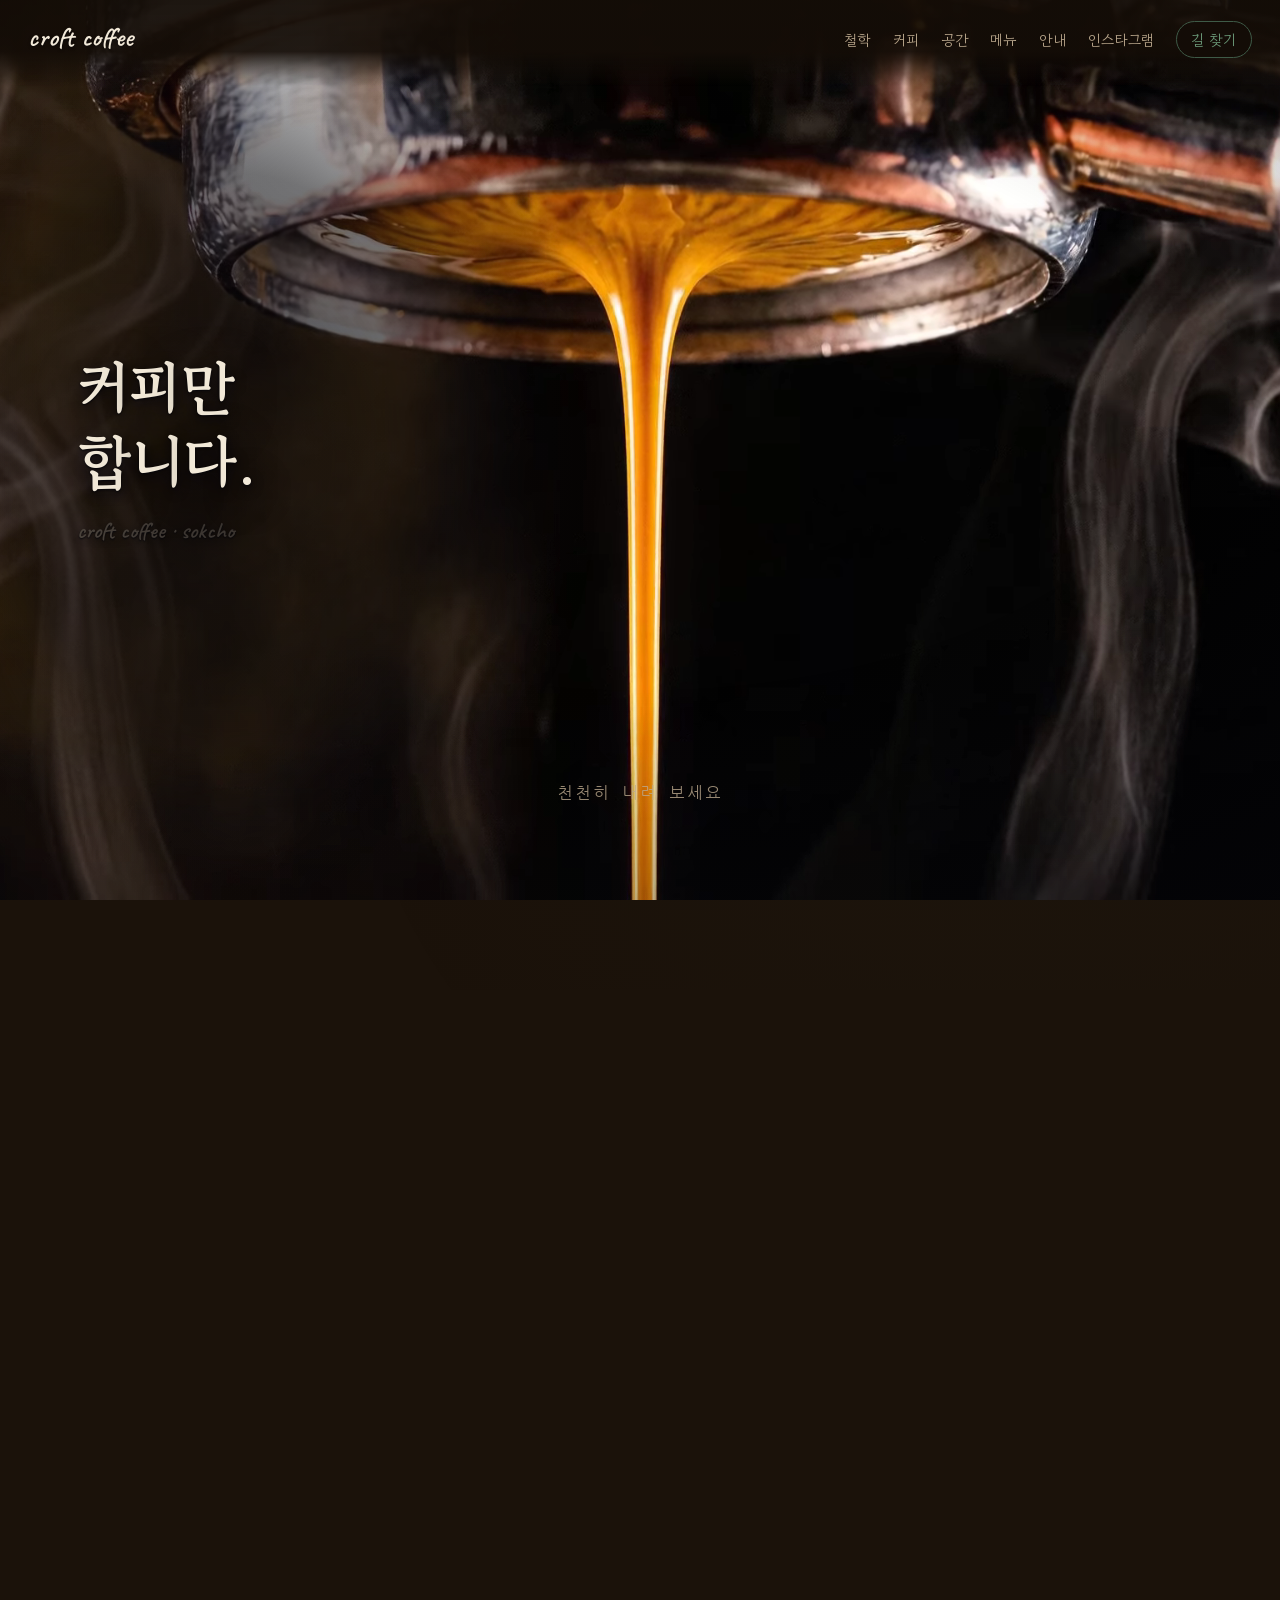
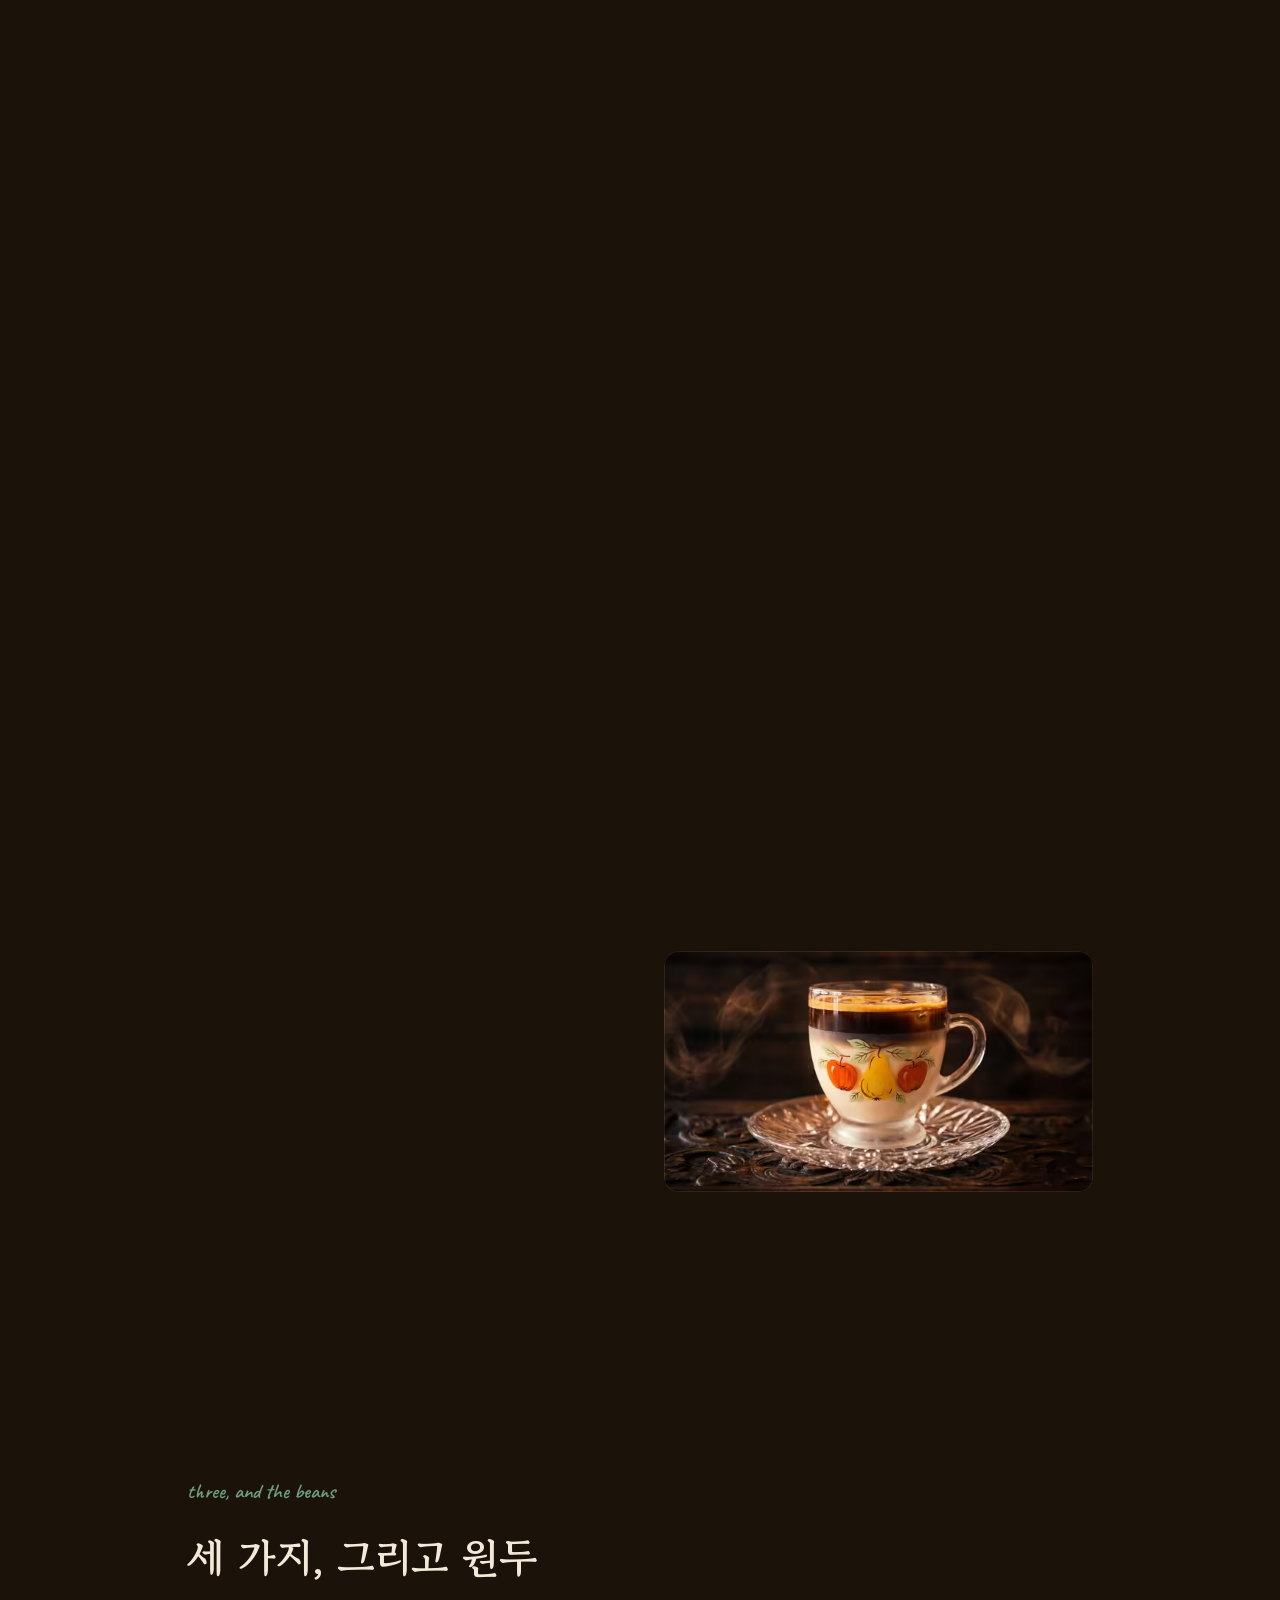
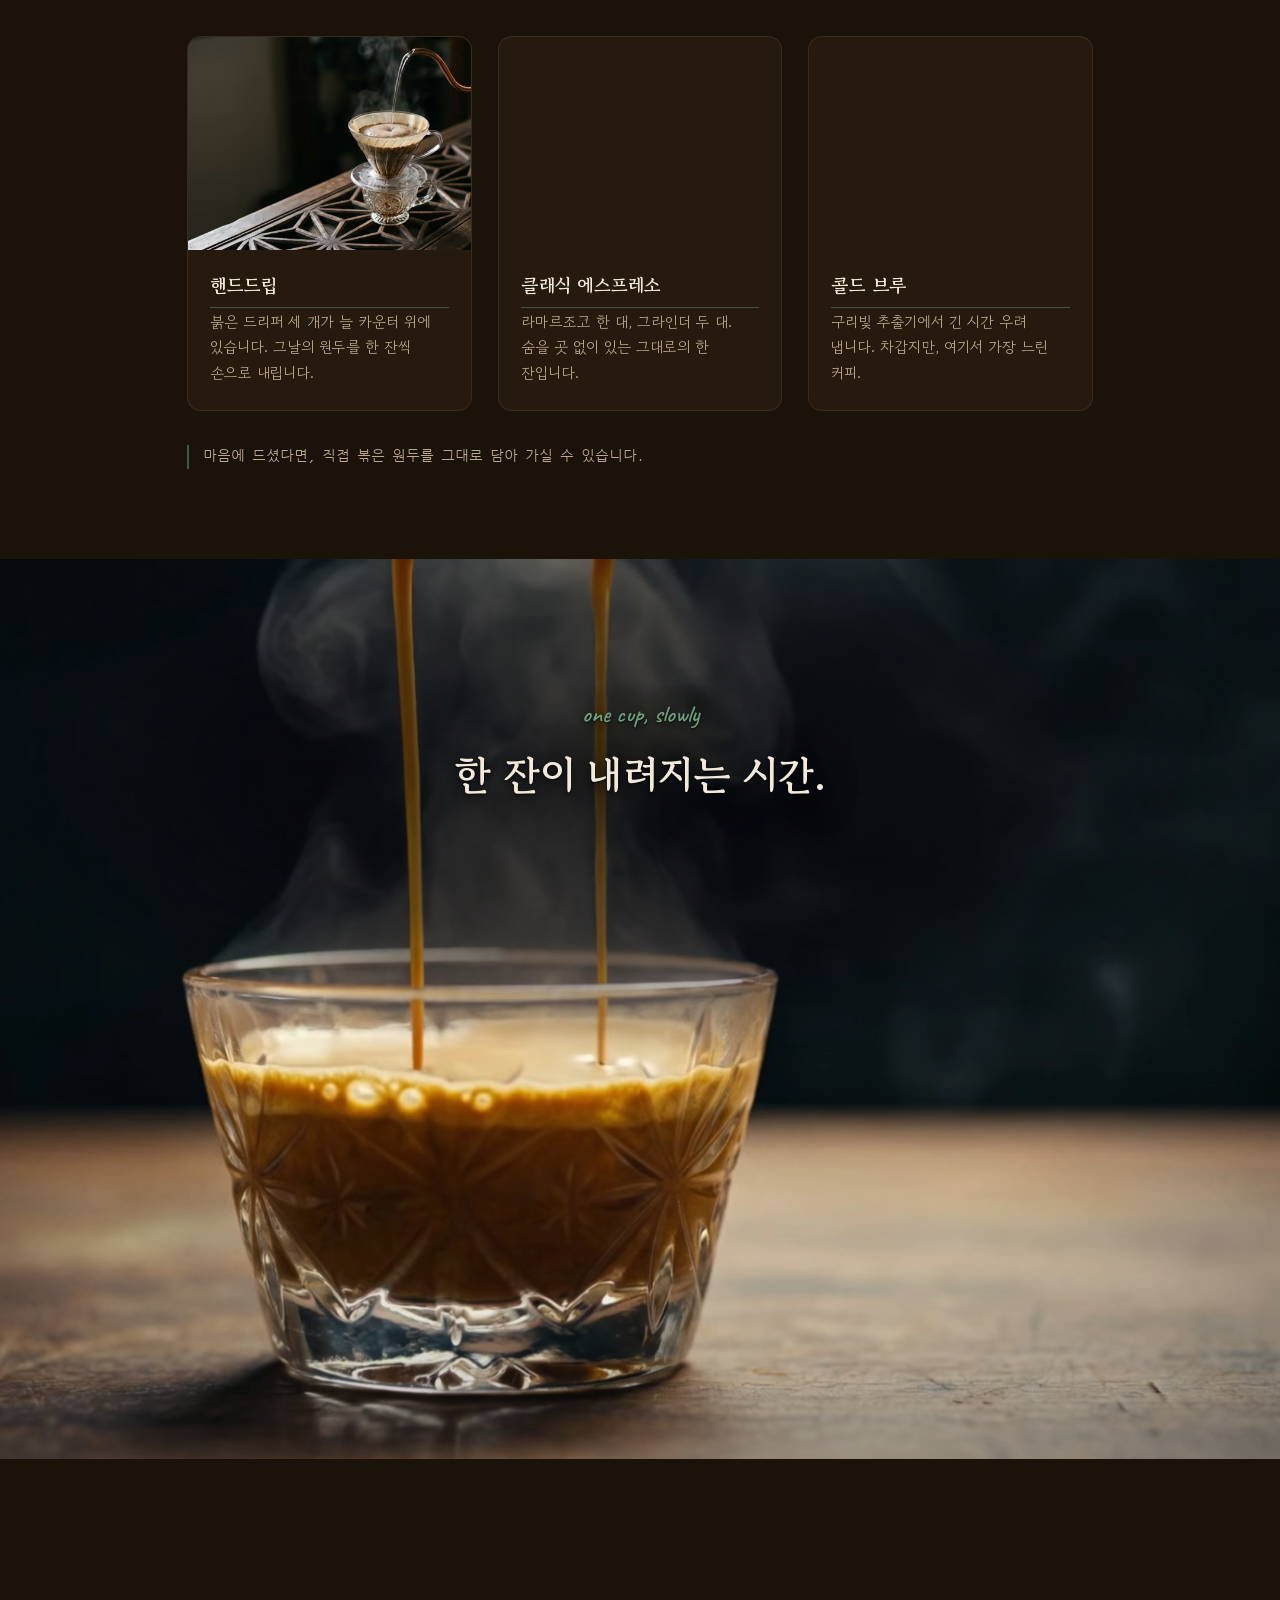
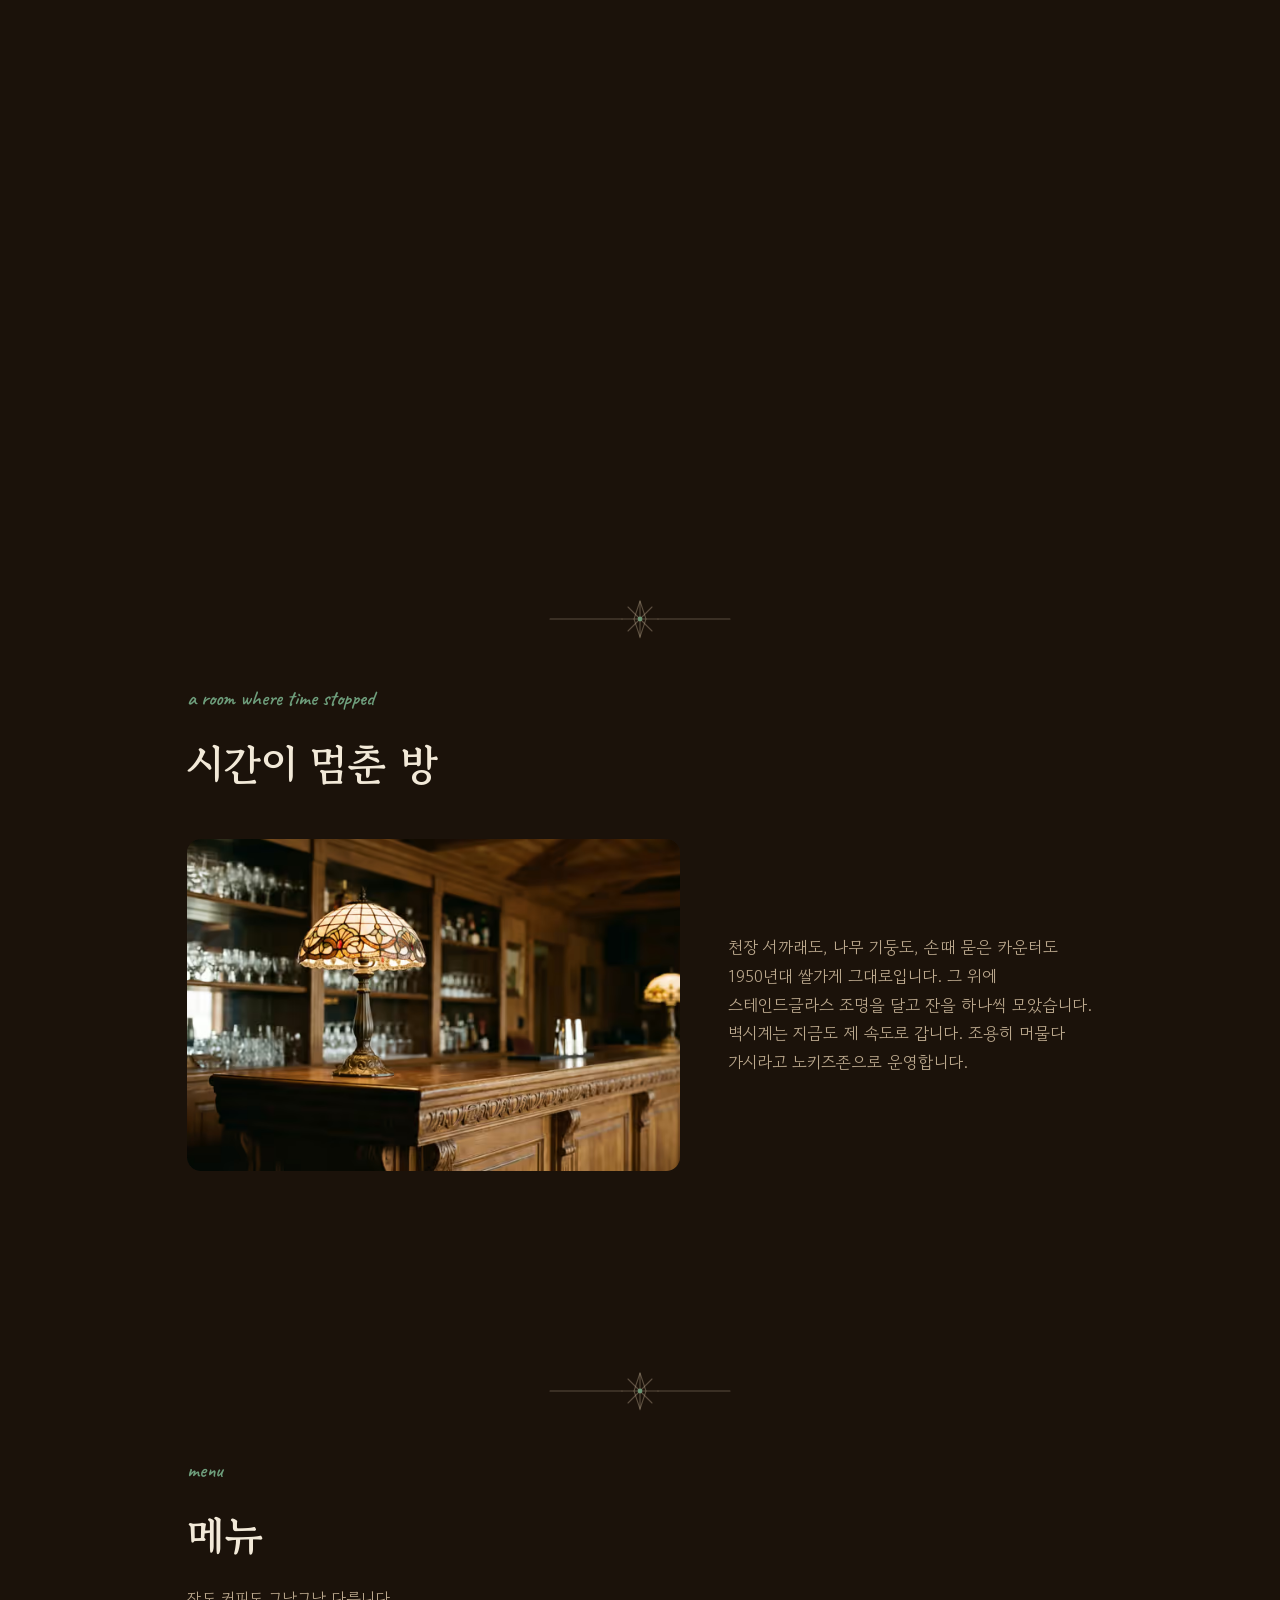
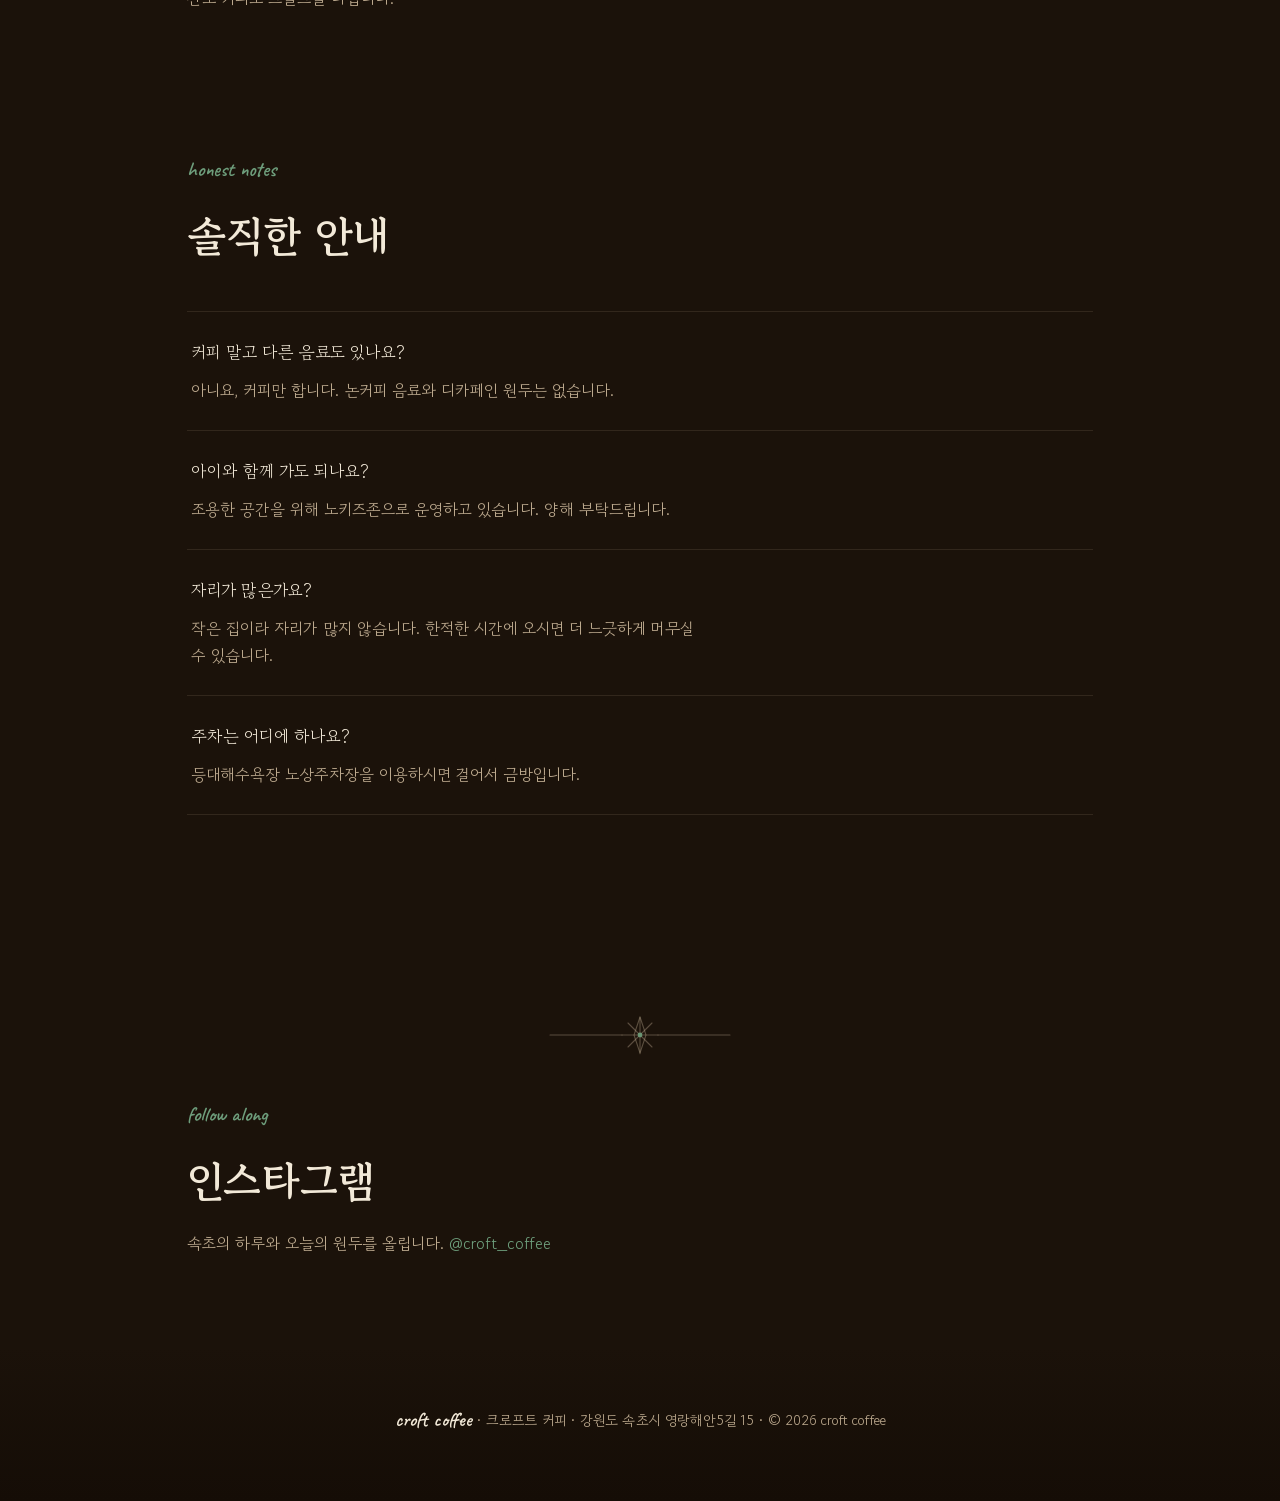
==== commit ffc7c26d: "사진 선명하게, 옛 사진 제거, 폰트 790KB에서 246KB로 사진 - 인스타 사진도 마우스와 상관없이 항상 선명하게. 마우스는 살짝 확대만 - PC에서는 좌우에 여백을 두어 타" ====
--- a/index.html
+++ b/index.html
@@ -13,9 +13,9 @@
 <meta property="og:url" content="PLACEHOLDER_URL">
 <meta property="og:image" content="PLACEHOLDER_IMAGE">
 <link rel="icon" href="data:image/svg+xml,%3Csvg xmlns='http://www.w3.org/2000/svg' viewBox='0 0 32 32'%3E%3Crect width='32' height='32' fill='%231B120A'/%3E%3Cg stroke='%23F2E9D8' stroke-width='1.4' fill='none'%3E%3Cpath d='M16 4 L16 28 M4 16 L28 16 M7.5 7.5 L24.5 24.5 M24.5 7.5 L7.5 24.5'/%3E%3Cpath d='M16 4 L20 16 L16 28 L12 16 Z M4 16 L16 12 L28 16 L16 20 Z'/%3E%3C/g%3E%3C/svg%3E">
-<link rel="preconnect" href="https://fonts.googleapis.com">
-<link rel="preconnect" href="https://fonts.gstatic.com" crossorigin>
-<link href="https://fonts.googleapis.com/css2?family=Caveat:wght@600&family=Gowun+Batang:wght@400;700&family=Gowun+Dodum&family=Nanum+Gothic+Coding&display=swap" rel="stylesheet">
+<link rel="preload" href="assets/fonts/GowunBatang-700.woff2" as="font" type="font/woff2" crossorigin>
+<link rel="preload" href="assets/fonts/Caveat-600.woff2" as="font" type="font/woff2" crossorigin>
+<link rel="stylesheet" href="assets/fonts.css">
 <link rel="stylesheet" href="assets/styles.css">
 <script>document.documentElement.className += ' js';</script>
 </head>
@@ -158,7 +158,7 @@
           </picture>
         </figure>
         <h3 class="part">핸드드립</h3>
-        <p class="part">그날의 싱글 오리진을 손으로 내립니다. 가장 크로프트다운 한 잔.</p>
+        <p class="part">붉은 드리퍼 세 개가 늘 카운터 위에 있습니다. 그날의 원두를 한 잔씩 손으로 내립니다.</p>
       </article>
       <article class="card">
         <figure>
@@ -173,7 +173,7 @@
           </picture>
         </figure>
         <h3 class="part">클래식 에스프레소</h3>
-        <p class="part">옛날식 그대로, 진하고 단정하게.</p>
+        <p class="part">라마르조코 한 대, 그라인더 두 대. 숨을 곳 없이 있는 그대로의 한 잔입니다.</p>
       </article>
       <article class="card">
         <figure>
@@ -188,10 +188,10 @@
           </picture>
         </figure>
         <h3 class="part">콜드 브루</h3>
-        <p class="part">차갑게, 그러나 여전히 천천히.</p>
+        <p class="part">구리빛 추출기에서 긴 시간 우려 냅니다. 차갑지만, 여기서 가장 느린 커피.</p>
       </article>
     </div>
-    <p class="retail-line" data-reveal>매장에서 직접 로스팅한 원두를 구입하실 수 있습니다.</p>
+    <p class="retail-line" data-reveal>마음에 드셨다면, 직접 볶은 원두를 그대로 담아 가실 수 있습니다.</p>
   </section>
 
   <section class="film2" id="brew" aria-label="한 잔이 내려지는 시간">
@@ -205,10 +205,6 @@
       </div>
       <div class="f2band f2band-2">
         <p class="f2line">그동안, 아무것도 서두르지 않습니다.</p>
-      </div>
-      <div class="f2band f2band-3">
-        <p class="f2line">이제, 진짜 한 잔 하러 오세요.</p>
-        <a class="btn" href="#visit">길 찾기</a>
       </div>
       <div class="f2static" aria-hidden="true"></div>
     </div>
@@ -240,7 +236,7 @@
                loading="lazy" decoding="async">
         </picture>
       </figure>
-      <p class="lede" data-reveal>스테인드글라스 조명, 나무 격자창, 주인장이 하나씩 모은 골동품 잔. 1950년대에 지어진 집의 결을 그대로 두었습니다. 조용히 머물다 가시라고, 노키즈존으로 운영합니다.</p>
+      <p class="lede" data-reveal>천장 서까래도, 나무 기둥도, 손때 묻은 카운터도 1950년대 쌀가게 그대로입니다. 그 위에 스테인드글라스 조명을 달고 잔을 하나씩 모았습니다. 벽시계는 지금도 제 속도로 갑니다. 조용히 머물다 가시라고 노키즈존으로 운영합니다.</p>
     </div>
   </section>
 
@@ -263,12 +259,11 @@
   <div class="lane-shell">
   <div class="ig-marquee menu-lane" id="menuMarquee" data-max="20" aria-label="메뉴 사진">
     <div class="ig-track" id="menuTrack">
-      <span class="ig-item"><picture><source type="image/avif" srcset="assets/still-space-640.avif"><source type="image/webp" srcset="assets/still-space-640.webp"><img src="assets/still-space-640.jpg" width="640" height="429" alt="크로프트 내부, 나무 카운터와 스테인드글라스 조명" loading="lazy" decoding="async"></picture></span>
-      <span class="ig-item"><picture><source type="image/avif" srcset="assets/still-espresso-640.avif"><source type="image/webp" srcset="assets/still-espresso-640.webp"><img src="assets/still-espresso-640.jpg" width="640" height="478" alt="골동품 잔에 담긴 에스프레소" loading="lazy" decoding="async"></picture></span>
-      <span class="ig-item"><picture><source type="image/avif" srcset="assets/hero-ending-640.avif"><source type="image/webp" srcset="assets/hero-ending-640.webp"><img src="assets/hero-ending-640.jpg" width="640" height="360" alt="카운터 위에 놓인 커피 한 잔" loading="lazy" decoding="async"></picture></span>
-      <span class="ig-item"><picture><source type="image/avif" srcset="assets/still-handdrip-640.avif"><source type="image/webp" srcset="assets/still-handdrip-640.webp"><img src="assets/still-handdrip-640.jpg" width="640" height="357" alt="핸드드립을 내리는 모습" loading="lazy" decoding="async"></picture></span>
-      <span class="ig-item"><picture><source type="image/avif" srcset="assets/brew-poster.avif"><source type="image/webp" srcset="assets/brew-poster.webp"><img src="assets/brew-poster.jpg" width="640" height="313" alt="추출되는 에스프레소" loading="lazy" decoding="async"></picture></span>
-      <span class="ig-item"><picture><source type="image/avif" srcset="assets/still-coldbrew-640.avif"><source type="image/webp" srcset="assets/still-coldbrew-640.webp"><img src="assets/still-coldbrew-640.jpg" width="640" height="478" alt="콜드 브루 한 잔" loading="lazy" decoding="async"></picture></span>
+      <span class="ig-item is-empty" aria-hidden="true"></span>
+      <span class="ig-item is-empty" aria-hidden="true"></span>
+      <span class="ig-item is-empty" aria-hidden="true"></span>
+      <span class="ig-item is-empty" aria-hidden="true"></span>
+      <span class="ig-item is-empty" aria-hidden="true"></span>
     </div>
   </div>
   <button class="lane-arrow prev" id="menuPrev" type="button" aria-label="이전 사진"><span></span></button>
@@ -316,92 +311,18 @@
 
   <div class="ig-grid-wrap">
     <div class="ig-grid" id="igGrid" data-max="12">
-      <a class="ig-tile" href="https://www.instagram.com/croft_coffee/p/DRD3tdrk6al/" target="_blank" rel="noopener" aria-label="인스타그램 게시물 열기">
-        <picture>
-          <source type="image/avif" srcset="assets/still-space-640.avif">
-          <source type="image/webp" srcset="assets/still-space-640.webp">
-          <img src="assets/still-space-640.jpg" alt="" loading="lazy" decoding="async">
-        </picture>
-      </a>
-      <a class="ig-tile" href="https://www.instagram.com/croft_coffee/p/DMhZ8OOu3yn/" target="_blank" rel="noopener" aria-label="인스타그램 게시물 열기">
-        <picture>
-          <source type="image/avif" srcset="assets/still-espresso-640.avif">
-          <source type="image/webp" srcset="assets/still-espresso-640.webp">
-          <img src="assets/still-espresso-640.jpg" alt="" loading="lazy" decoding="async">
-        </picture>
-      </a>
-      <a class="ig-tile" href="https://www.instagram.com/croft_coffee/p/DFMgeEUJwem/" target="_blank" rel="noopener" aria-label="인스타그램 게시물 열기">
-        <picture>
-          <source type="image/avif" srcset="assets/hero-ending-640.avif">
-          <source type="image/webp" srcset="assets/hero-ending-640.webp">
-          <img src="assets/hero-ending-640.jpg" alt="" loading="lazy" decoding="async">
-        </picture>
-      </a>
-      <a class="ig-tile" href="https://www.instagram.com/croft_coffee/p/DCGDlqPzJOU/" target="_blank" rel="noopener" aria-label="인스타그램 게시물 열기">
-        <picture>
-          <source type="image/avif" srcset="assets/still-handdrip-640.avif">
-          <source type="image/webp" srcset="assets/still-handdrip-640.webp">
-          <img src="assets/still-handdrip-640.jpg" alt="" loading="lazy" decoding="async">
-        </picture>
-      </a>
-      <a class="ig-tile" href="https://www.instagram.com/croft_coffee/p/DB74PopJ8Jq/" target="_blank" rel="noopener" aria-label="인스타그램 게시물 열기">
-        <picture>
-          <source type="image/avif" srcset="assets/still-coldbrew-640.avif">
-          <source type="image/webp" srcset="assets/still-coldbrew-640.webp">
-          <img src="assets/still-coldbrew-640.jpg" alt="" loading="lazy" decoding="async">
-        </picture>
-      </a>
-      <a class="ig-tile" href="https://www.instagram.com/croft_coffee/p/C8oYXu2uFg5/" target="_blank" rel="noopener" aria-label="인스타그램 게시물 열기">
-        <picture>
-          <source type="image/avif" srcset="assets/brew-poster.avif">
-          <source type="image/webp" srcset="assets/brew-poster.webp">
-          <img src="assets/brew-poster.jpg" alt="" loading="lazy" decoding="async">
-        </picture>
-      </a>
-      <a class="ig-tile" href="https://www.instagram.com/croft_coffee/p/C7vlUHGO87x/" target="_blank" rel="noopener" aria-label="인스타그램 게시물 열기">
-        <picture>
-          <source type="image/avif" srcset="assets/hero-poster.avif">
-          <source type="image/webp" srcset="assets/hero-poster.webp">
-          <img src="assets/hero-poster.jpg" alt="" loading="lazy" decoding="async">
-        </picture>
-      </a>
-      <a class="ig-tile" href="https://www.instagram.com/croft_coffee/p/C7I9NqMJlAf/" target="_blank" rel="noopener" aria-label="인스타그램 게시물 열기">
-        <picture>
-          <source type="image/avif" srcset="assets/still-space-640.avif">
-          <source type="image/webp" srcset="assets/still-space-640.webp">
-          <img src="assets/still-space-640.jpg" alt="" loading="lazy" decoding="async">
-        </picture>
-      </a>
-      <a class="ig-tile" href="https://www.instagram.com/croft_coffee/p/C5iAIvtSw69/" target="_blank" rel="noopener" aria-label="인스타그램 게시물 열기">
-        <picture>
-          <source type="image/avif" srcset="assets/still-espresso-640.avif">
-          <source type="image/webp" srcset="assets/still-espresso-640.webp">
-          <img src="assets/still-espresso-640.jpg" alt="" loading="lazy" decoding="async">
-        </picture>
-      </a>
-      <a class="ig-tile" href="https://www.instagram.com/croft_coffee/p/C0YjEWAu7Dv/" target="_blank" rel="noopener" aria-label="인스타그램 게시물 열기">
-        <picture>
-          <source type="image/avif" srcset="assets/hero-ending-640.avif">
-          <source type="image/webp" srcset="assets/hero-ending-640.webp">
-          <img src="assets/hero-ending-640.jpg" alt="" loading="lazy" decoding="async">
-        </picture>
-      </a>
-      <a class="ig-tile" href="https://www.instagram.com/croft_coffee/p/Cz0F_VDpOGV/" target="_blank" rel="noopener" aria-label="인스타그램 게시물 열기">
-        <picture>
-          <source type="image/avif" srcset="assets/still-handdrip-640.avif">
-          <source type="image/webp" srcset="assets/still-handdrip-640.webp">
-          <img src="assets/still-handdrip-640.jpg" alt="" loading="lazy" decoding="async">
-        </picture>
-      </a>
-      <a class="ig-tile" href="https://www.instagram.com/croft_coffee/p/Cua7tZpJkcR/" target="_blank" rel="noopener" aria-label="인스타그램 게시물 열기">
-        <picture>
-          <source type="image/avif" srcset="assets/still-coldbrew-640.avif">
-          <source type="image/webp" srcset="assets/still-coldbrew-640.webp">
-          <img src="assets/still-coldbrew-640.jpg" alt="" loading="lazy" decoding="async">
-        </picture>
-      </a>
-    </div>
-    <a class="ig-cta" href="https://www.instagram.com/croft_coffee" target="_blank" rel="noopener">@croft_coffee 에서 더 보기</a>
+      <div class="ig-tile is-empty" aria-hidden="true"></div>
+      <div class="ig-tile is-empty" aria-hidden="true"></div>
+      <div class="ig-tile is-empty" aria-hidden="true"></div>
+      <div class="ig-tile is-empty" aria-hidden="true"></div>
+      <div class="ig-tile is-empty" aria-hidden="true"></div>
+      <div class="ig-tile is-empty" aria-hidden="true"></div>
+      <div class="ig-tile is-empty" aria-hidden="true"></div>
+      <div class="ig-tile is-empty" aria-hidden="true"></div>
+      <div class="ig-tile is-empty" aria-hidden="true"></div>
+      <div class="ig-tile is-empty" aria-hidden="true"></div>
+      <div class="ig-tile is-empty" aria-hidden="true"></div>
+      <div class="ig-tile is-empty" aria-hidden="true"></div>
   </div>
 
   <section class="section visit" id="visit">
--- a/assets/fonts.css
+++ b/assets/fonts.css
@@ -0,0 +1,18 @@
+/* croft coffee · self-hosted webfonts, subset to the 404 characters
+   this site actually prints. The full Korean families run to 790KB across 46
+   files; these are the same faces with only the needed glyphs.
+   IMPORTANT: these hold only the glyphs listed in fonts/subset-chars.txt. Add
+   wording with a new character and it will render in a fallback face. To
+   regenerate, collect every character the pages print, then ask Google for
+   that exact set and save what it returns:
+     https://fonts.googleapis.com/css2?family=Gowun+Batang:wght@400;700
+       &family=Gowun+Dodum&family=Nanum+Gothic+Coding&family=Caveat:wght@600
+       &display=swap&text=<the characters, url encoded>
+   Request it with a current Chrome user agent so the reply is woff2.
+   Gowun Batang, Gowun Dodum, Nanum Gothic Coding and Caveat are all released
+   under the SIL Open Font License 1.1; see assets/fonts/OFL.txt. */
+@font-face{font-family:'Gowun Batang';font-style:normal;font-weight:400;font-display:swap;src:url(fonts/GowunBatang-400.woff2) format('woff2')}
+@font-face{font-family:'Gowun Batang';font-style:normal;font-weight:700;font-display:swap;src:url(fonts/GowunBatang-700.woff2) format('woff2')}
+@font-face{font-family:'Gowun Dodum';font-style:normal;font-weight:400;font-display:swap;src:url(fonts/GowunDodum-400.woff2) format('woff2')}
+@font-face{font-family:'Nanum Gothic Coding';font-style:normal;font-weight:400;font-display:swap;src:url(fonts/NanumGothicCoding-400.woff2) format('woff2')}
+@font-face{font-family:'Caveat';font-style:normal;font-weight:600;font-display:swap;src:url(fonts/Caveat-600.woff2) format('woff2')}
--- a/assets/styles.css
+++ b/assets/styles.css
@@ -68,8 +68,11 @@
 .nav{
   position:fixed;top:0;left:0;right:0;z-index:50;
   display:flex;align-items:baseline;justify-content:space-between;
-  padding:14px 28px;
-  background:linear-gradient(rgba(27,18,10,.72), rgba(27,18,10,0));
+  padding:14px 28px 26px;
+  /* holds its depth through the text and fades below it. Over the dark hero
+     this reads as nothing; over the full-bleed photo wall it becomes the soft
+     bar the nav needs to stay readable. */
+  background:linear-gradient(rgba(20,13,7,.95) 0%, rgba(20,13,7,.93) 60%, rgba(20,13,7,0) 100%);
 }
 .nav-brand{
   font-family:var(--script);font-size:1.7rem;color:var(--text-primary);
@@ -84,6 +87,9 @@
 .nav-links a.nav-cta{
   color:var(--accent);border:1px solid var(--accent-muted);
   padding:.35em 1em;border-radius:999px;
+  /* it sits low enough in the bar that the scrim above has thinned out, so it
+     carries its own ground: unseen on the dark hero, readable on the photos */
+  background:rgba(20,13,7,.92);
   transition:color .3s var(--ease),border-color .3s var(--ease),background .3s var(--ease);
 }
 .nav-links a.nav-cta:hover{color:var(--canvas);background:var(--accent);border-color:var(--accent)}
@@ -466,7 +472,7 @@
 /* ---------- the second film: a warm cup, pinned while it pours ----------
    The stage is sticky, so a light scroll leaves you watching and a long one
    exits below. The video plays itself; only the captions follow the scroll. */
-.film2{position:relative;height:250vh;background:var(--canvas)}
+.film2{position:relative;height:170vh;background:var(--canvas)}
 .film2-stage{position:sticky;top:0;height:100vh;overflow:hidden;background:var(--canvas)}
 .film2-poster{position:absolute;inset:0;background-size:cover;background-position:center}
 #film2Video{
@@ -499,7 +505,7 @@
 .f2static{display:none}
 
 @media (max-width:820px),(pointer:coarse){
-  .film2{height:250svh}
+  .film2{height:170svh}
   .film2-stage{height:100svh}
   .f2line{font-size:clamp(1.35rem,5.8vw,1.9rem);max-width:15ch}
 }
@@ -537,6 +543,10 @@
 /* the arrows anchor to this shell, not to the scroller: pinned inside a
    scrolling box they would slide away with the photos */
 .lane-shell{position:relative;z-index:2}
+/* holders that reserve the row before the photos land, and the quiet exit
+   if they never do */
+.ig-item.is-empty,.ig-tile.is-empty{background:var(--panel)}
+.lane-shell.no-photos,.ig-grid-wrap.no-photos{display:none}
 .ig-marquee{
   padding:4px 0 0;
   overflow-x:auto;overflow-y:hidden;
@@ -579,31 +589,35 @@
   .lane-arrow.next{right:8px}
 }
 
+/* a touch taller than wide, so a square photo is cropped in a little and the
+   cup fills the frame rather than floating in it */
 .ig-item{
   position:relative;display:block;flex:0 0 auto;
-  width:345px;aspect-ratio:1/1;overflow:hidden;border-radius:14px;
+  width:320px;aspect-ratio:10/12;overflow:hidden;border-radius:14px;
   background:var(--panel);border:1px solid rgba(188,169,142,.12);
 }
-/* resting a touch quiet, and brighter and sharper under the cursor */
+/* every photo sits at full strength from the start. Nobody should have to
+   hover to see it properly; the cursor only leans in a little closer. */
 .ig-item img,.ig-tile img{
   width:100%;height:100%;object-fit:cover;
-  filter:saturate(.88) brightness(.9);
-  transition:transform .7s var(--ease-out),filter .4s var(--ease);
-}
-.ig-item:hover img,.ig-tile:hover img,.ig-tile:focus-visible img{
   filter:saturate(1.1) brightness(1.08) contrast(1.05);
-  transform:scale(1.06);
-}
-
-/* ---------- the instagram wall: twenty photos, no motion, all at once ---------- */
-.ig-grid-wrap{max-width:1180px;margin:0 auto;padding:34px 6vw 0}
-.ig-grid{display:grid;grid-template-columns:repeat(4,1fr);gap:12px}
+  transition:transform .7s var(--ease-out);
+}
+.ig-tile:focus-visible img{transform:scale(1.06)}
+@media (hover:hover){
+  .ig-tile:hover img,.ig-item:hover img{transform:scale(1.06)}
+}
+
+/* ---------- the instagram wall ----------
+   a hairline between the photos, the way the app itself stacks them. A phone
+   runs it right to the edges; a monitor keeps a little air at the sides so a
+   tile never grows past the size the uploader saves it at. */
+.ig-grid-wrap{max-width:1600px;margin:0 auto;padding:34px clamp(20px,6vw,90px) 0}
+.ig-grid{display:grid;grid-template-columns:repeat(4,1fr);gap:4px}
 .ig-tile{
-  position:relative;display:block;aspect-ratio:1/1;overflow:hidden;border-radius:12px;
-  background:var(--panel);border:1px solid rgba(188,169,142,.12);
-  transition:border-color .35s var(--ease),box-shadow .35s var(--ease);
-}
-.ig-tile:hover{border-color:rgba(188,169,142,.34);box-shadow:0 12px 34px rgba(0,0,0,.45)}
+  position:relative;display:block;aspect-ratio:1/1;overflow:hidden;
+  background:var(--panel);
+}
 /* the twenty-first photo and beyond never show */
 .ig-grid .ig-tile:nth-child(n+13){display:none}
 .fx .ig-tile{opacity:0;transform:translateY(14px)}
@@ -629,8 +643,8 @@
   .ig-item{width:255px;border-radius:12px}
   .ig-track{gap:12px}
   @keyframes igFlow{from{transform:translate3d(0,0,0)}to{transform:translate3d(calc(-50% - 6px),0,0)}}
-  .ig-grid{grid-template-columns:repeat(3,1fr);gap:8px}
-  .ig-grid-wrap{padding:26px 4vw 0}
+  .ig-grid{grid-template-columns:repeat(3,1fr);gap:3px}
+  .ig-grid-wrap{padding:26px 0 0}
 }
 
 /* visit */
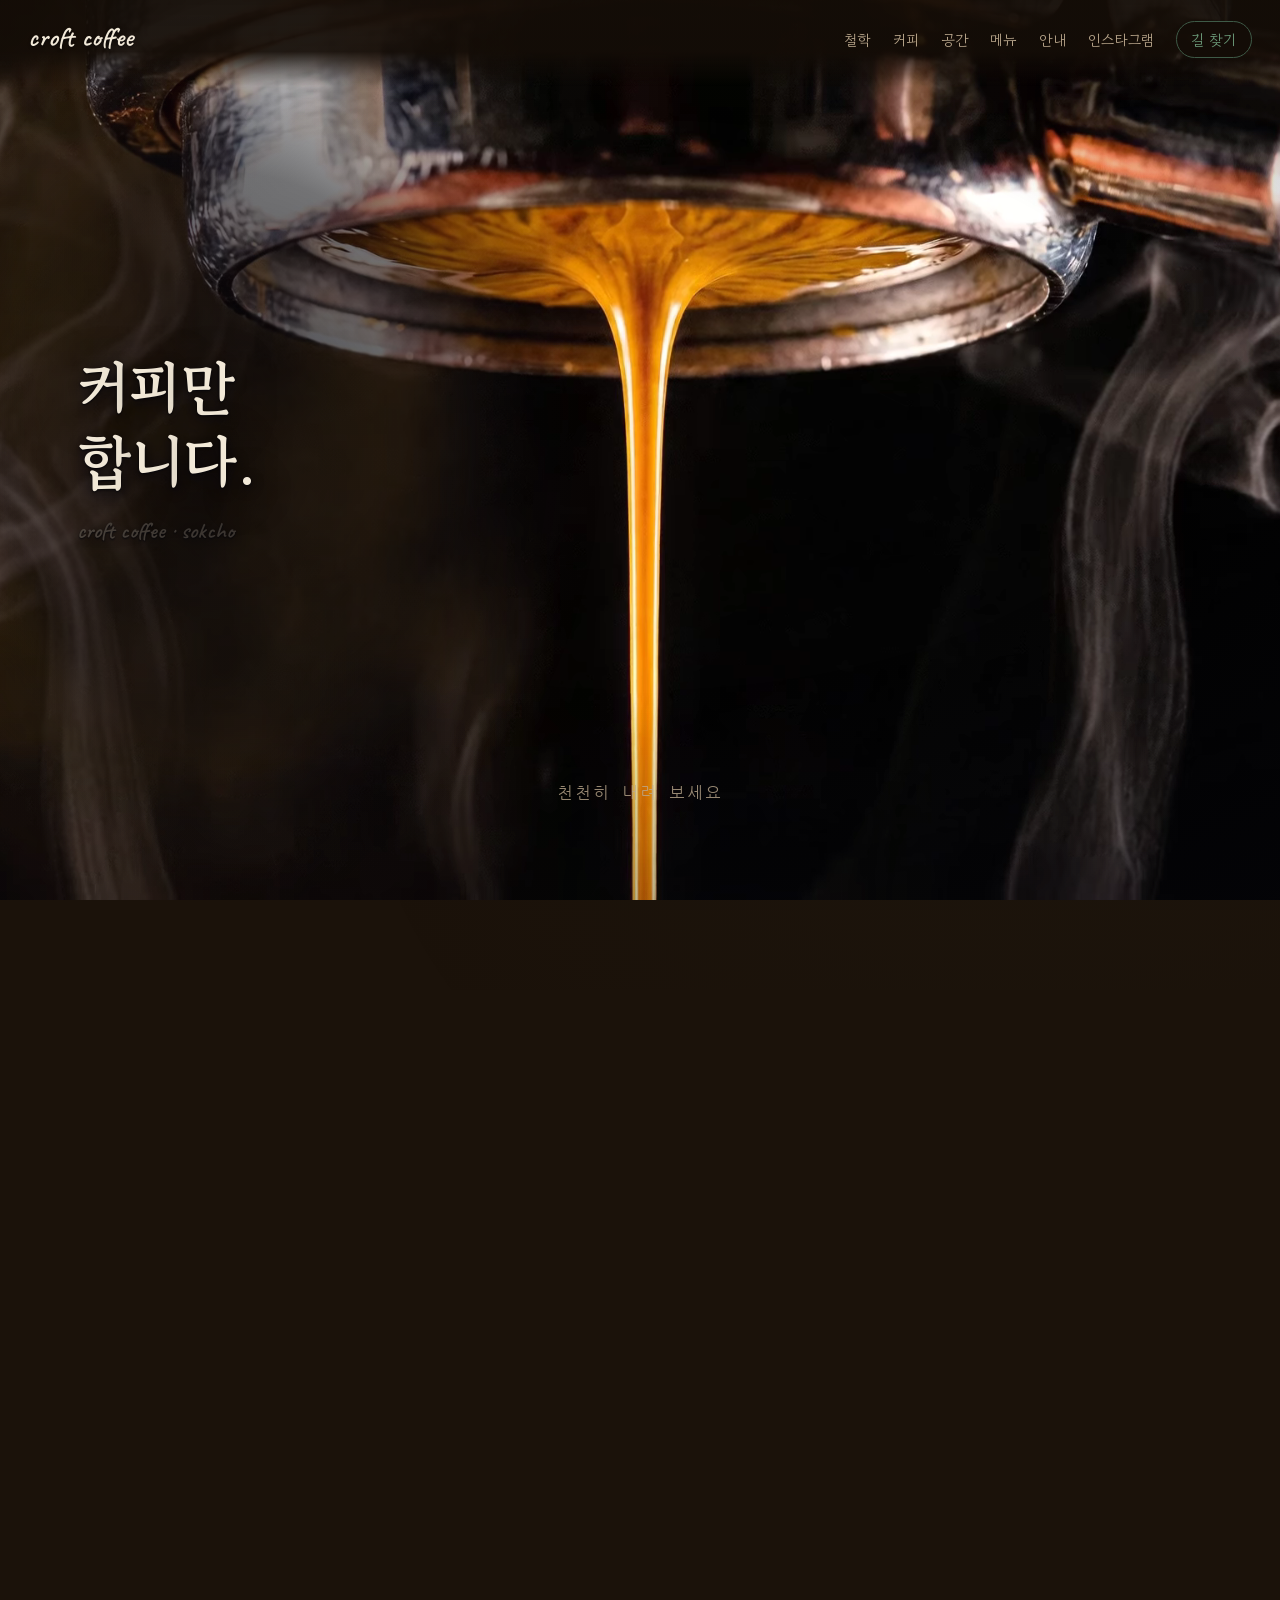
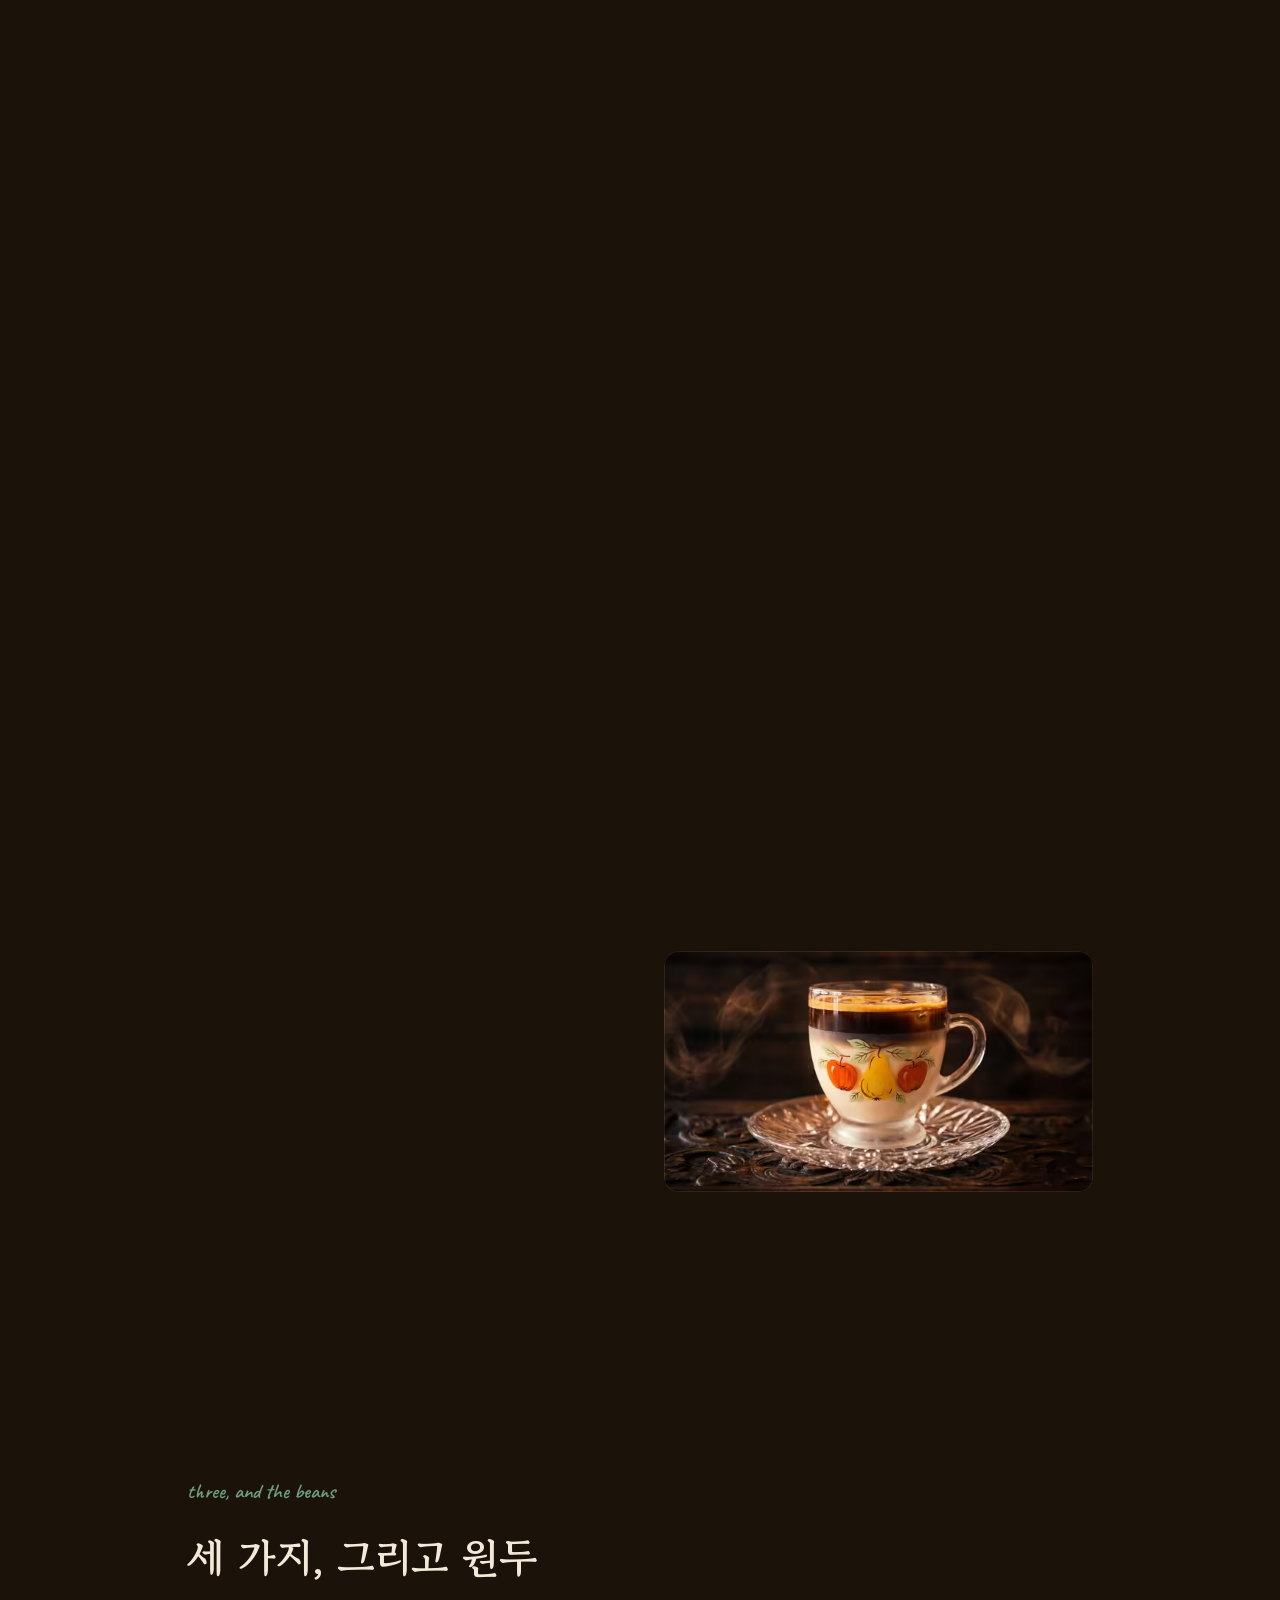
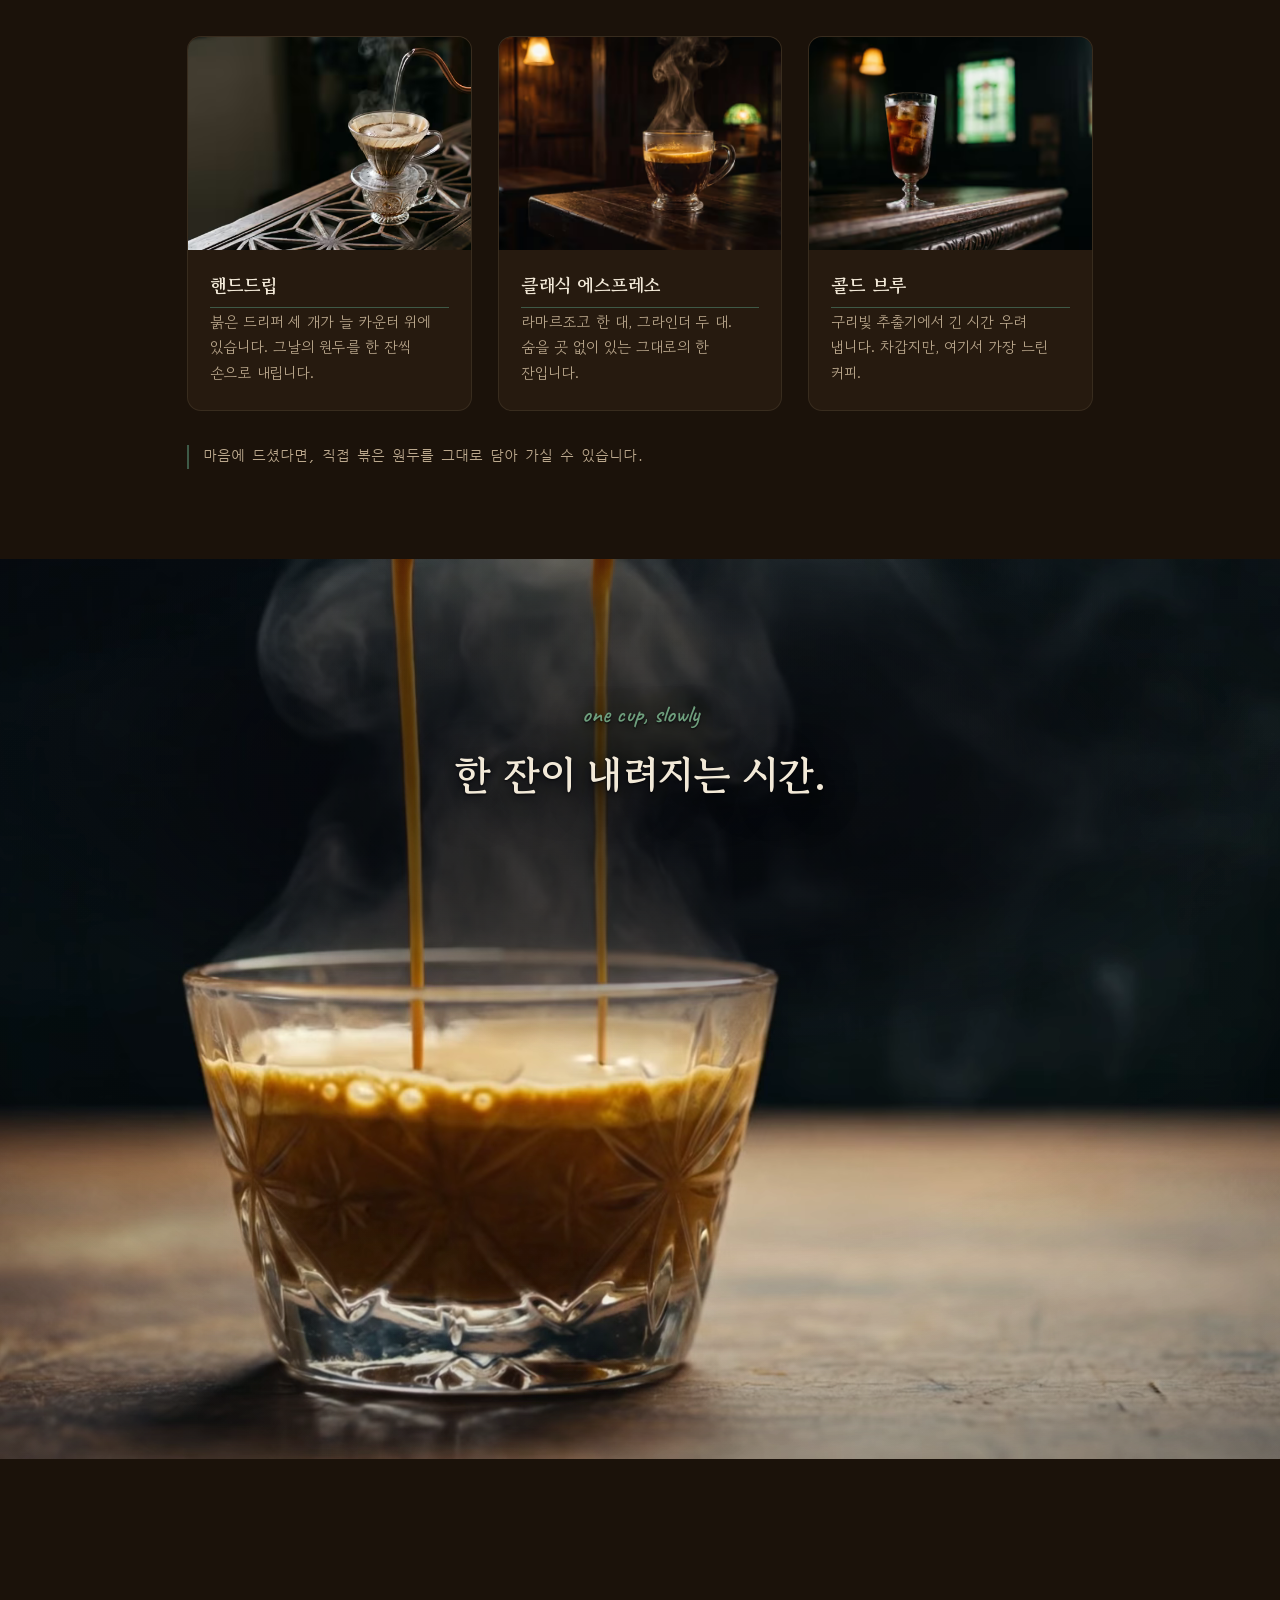
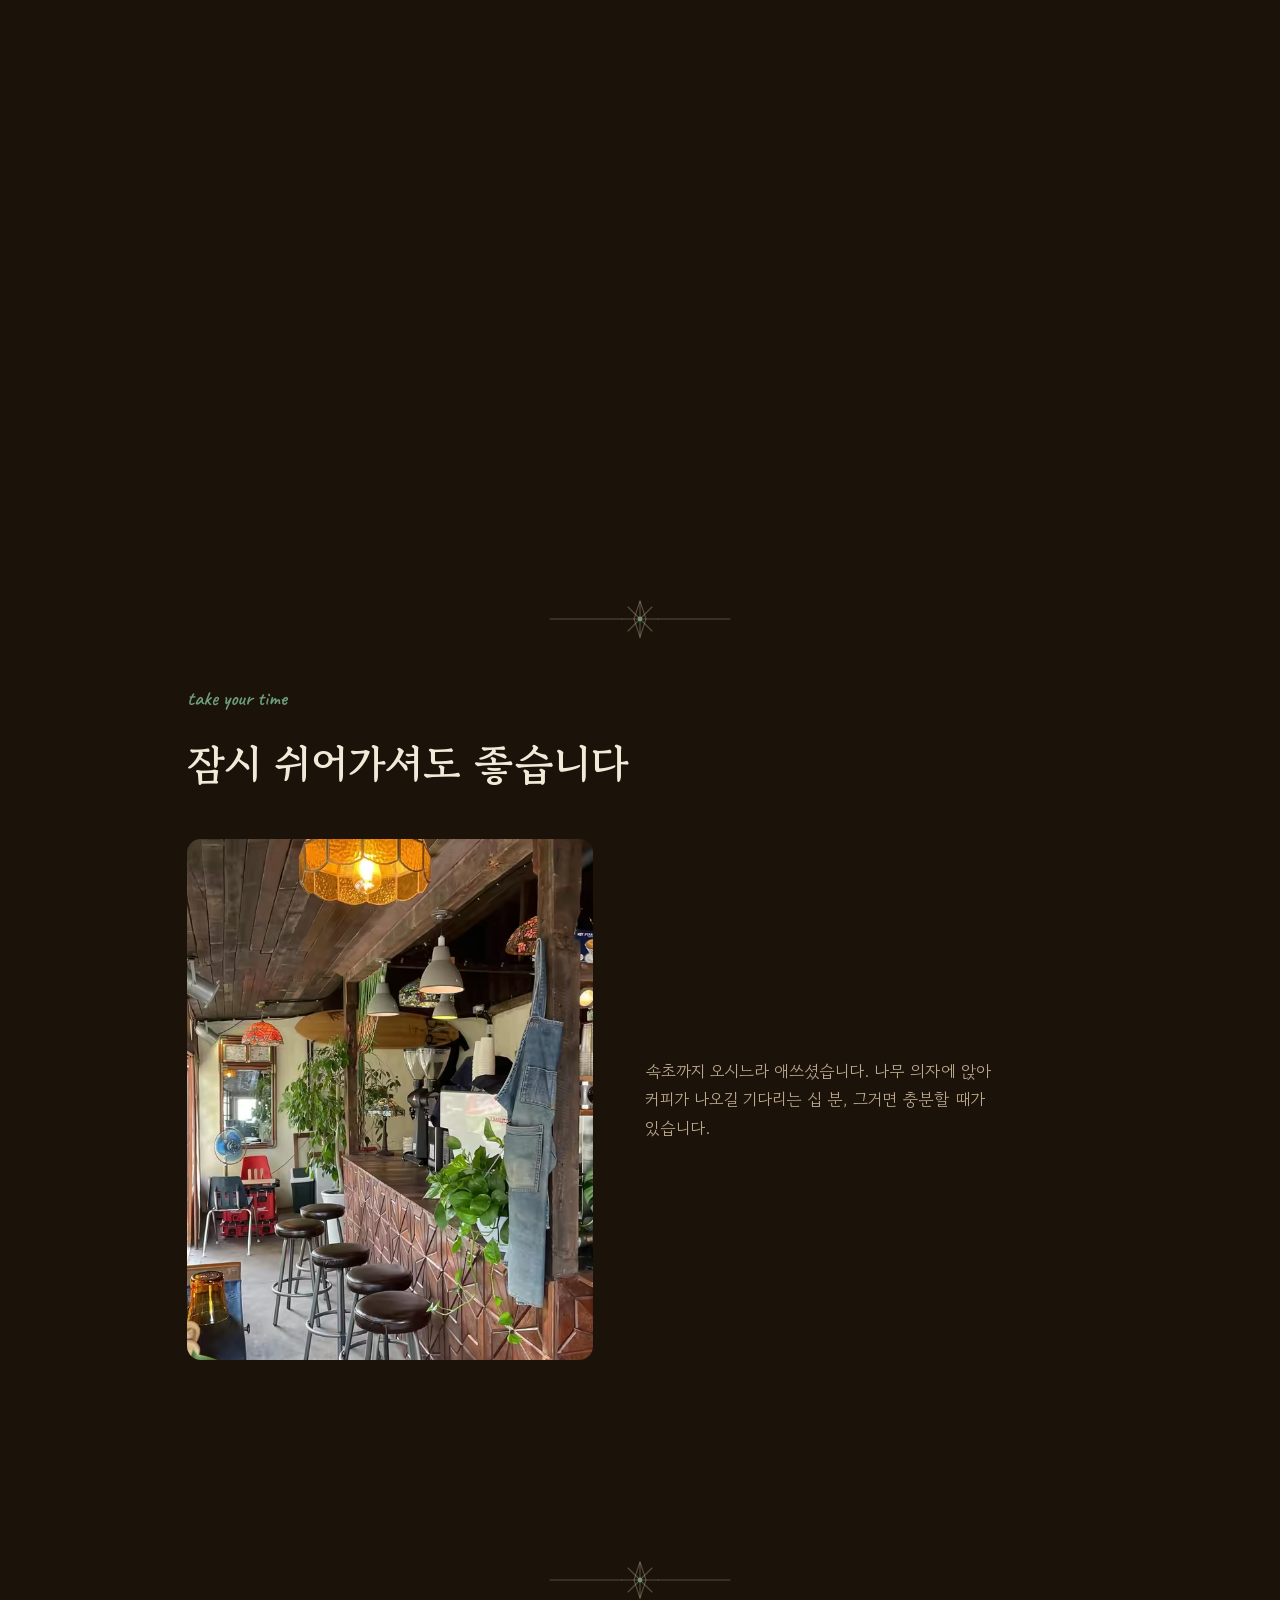
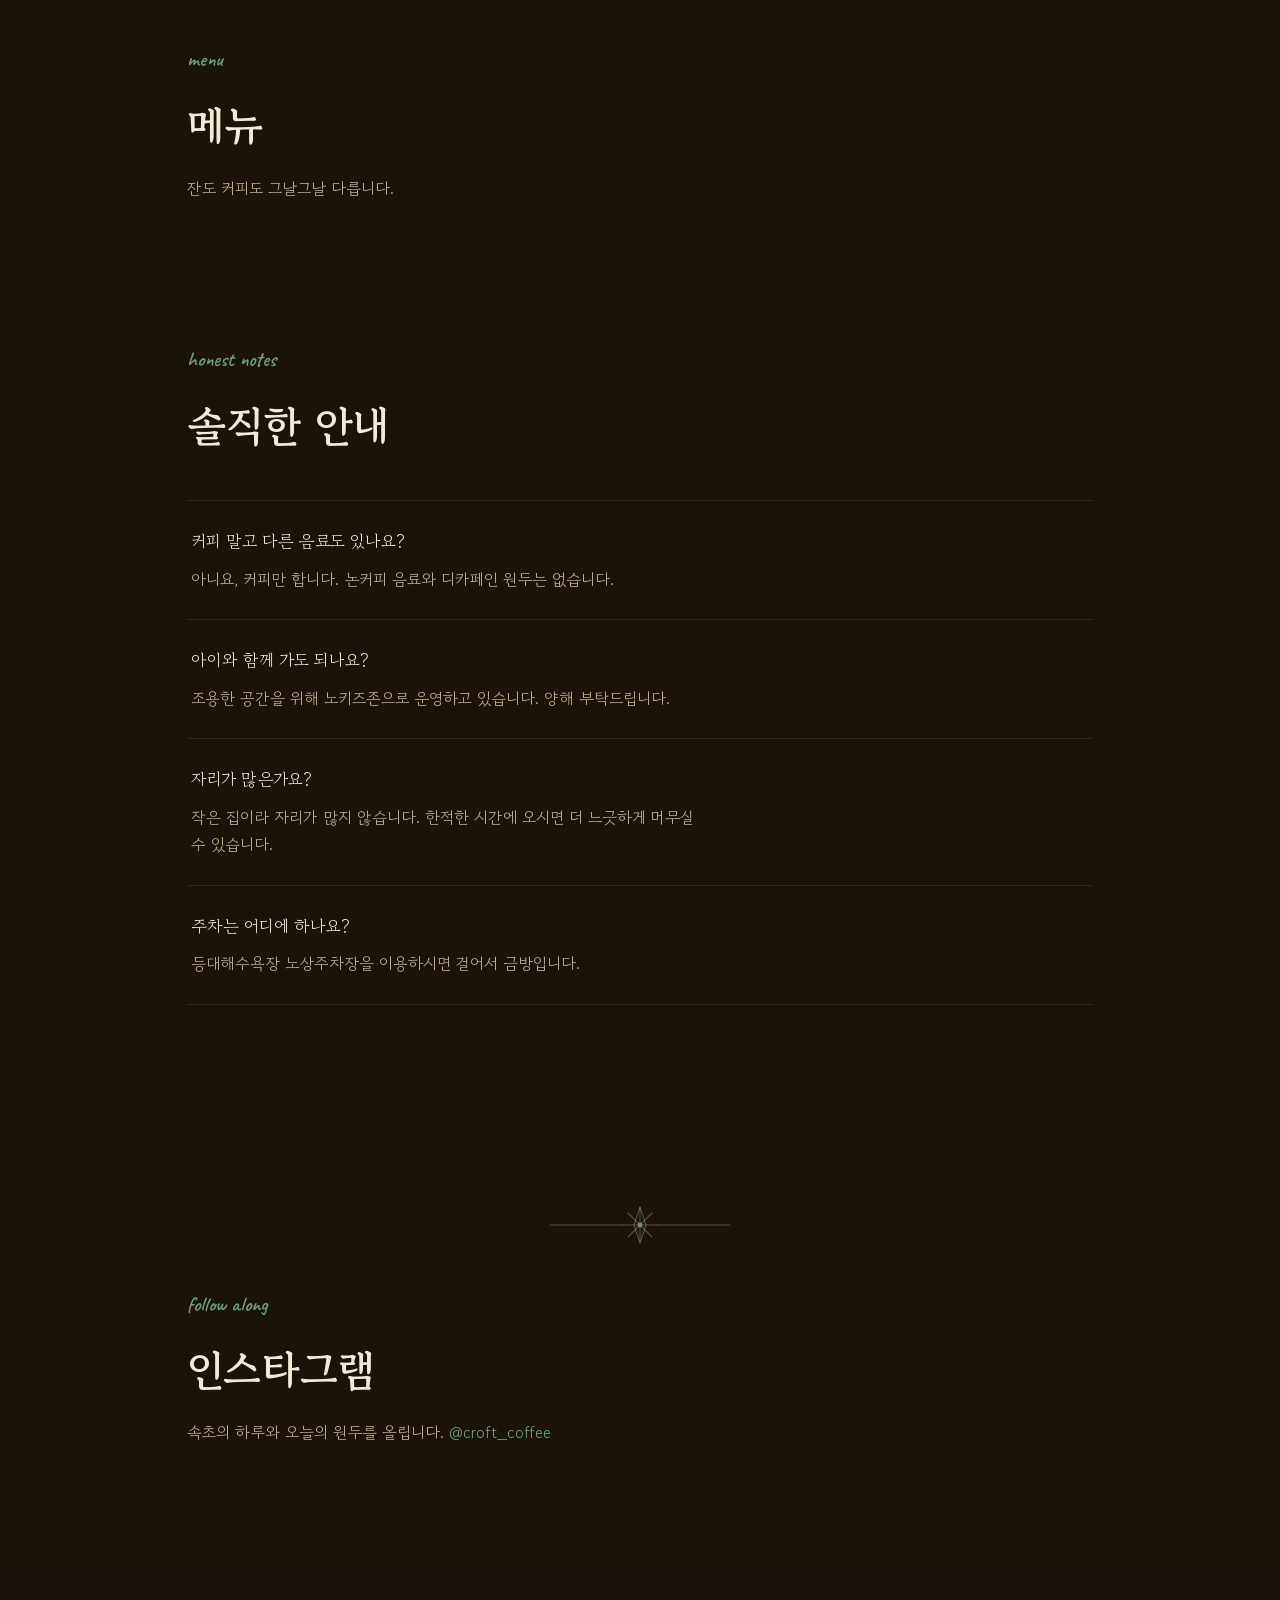
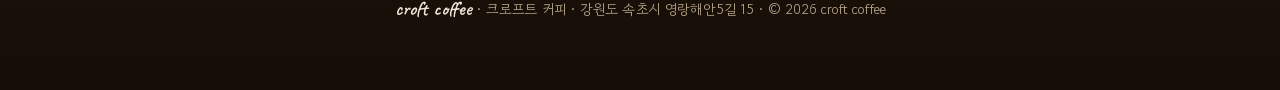
==== commit 4044dd46: "공간 섹션을 실제 가게 사진과 새 문구로 - 제목 '시간이 멈춘 방' 을 '잠시 쉬어가셔도 좋습니다' 로, 영문 소제목도   take your time 으로 - 본문: 속초까지 오" ====
--- a/index.html
+++ b/index.html
@@ -221,22 +221,22 @@
         <circle class="node" cx="100" cy="20" r="2.4"/>
       </svg>
     </div>
-    <p class="kicker" lang="en">a room where time stopped</p>
-    <h2 class="section-title">시간이 멈춘 방</h2>
+    <p class="kicker" lang="en">take your time</p>
+    <h2 class="section-title">잠시 쉬어가셔도 좋습니다</h2>
     <div class="space-grid">
       <figure class="space-figure">
         <picture>
-          <source type="image/avif" sizes="(max-width: 900px) 88vw, 570px"
-                  srcset="assets/still-space-640.avif 640w, assets/still-space-1280.avif 1280w">
-          <source type="image/webp" sizes="(max-width: 900px) 88vw, 570px"
-                  srcset="assets/still-space-640.webp 640w, assets/still-space-1280.webp 1280w">
-          <img src="assets/still-space-640.jpg" sizes="(max-width: 900px) 88vw, 570px"
-               srcset="assets/still-space-640.jpg 640w, assets/still-space-1280.jpg 1280w"
-               width="1280" height="858" alt="골동품 잔이 놓인 크로프트의 나무 카운터"
+          <source type="image/avif" sizes="(max-width: 900px) 88vw, 430px"
+                  srcset="assets/still-room-640.avif 640w, assets/still-room-928.avif 928w">
+          <source type="image/webp" sizes="(max-width: 900px) 88vw, 430px"
+                  srcset="assets/still-room-640.webp 640w, assets/still-room-928.webp 928w">
+          <img src="assets/still-room-640.jpg" sizes="(max-width: 900px) 88vw, 430px"
+               srcset="assets/still-room-640.jpg 640w, assets/still-room-928.jpg 928w"
+               width="928" height="1192" alt="나무 카운터를 따라 놓인 의자들과 천장의 유리 조명"
                loading="lazy" decoding="async">
         </picture>
       </figure>
-      <p class="lede" data-reveal>천장 서까래도, 나무 기둥도, 손때 묻은 카운터도 1950년대 쌀가게 그대로입니다. 그 위에 스테인드글라스 조명을 달고 잔을 하나씩 모았습니다. 벽시계는 지금도 제 속도로 갑니다. 조용히 머물다 가시라고 노키즈존으로 운영합니다.</p>
+      <p class="lede" data-reveal>속초까지 오시느라 애쓰셨습니다. 나무 의자에 앉아 커피가 나오길 기다리는 십 분, 그거면 충분할 때가 있습니다.</p>
     </div>
   </section>
 
--- a/assets/fonts.css
+++ b/assets/fonts.css
@@ -1,6 +1,7 @@
-/* croft coffee · self-hosted webfonts, subset to the 404 characters
-   this site actually prints. The full Korean families run to 790KB across 46
-   files; these are the same faces with only the needed glyphs.
+/* croft coffee · self-hosted webfonts, subset to the characters this site
+   actually prints. The full Korean families run to 790KB across 46 files;
+   these are the same faces carrying only the glyphs that are used.
+
    IMPORTANT: these hold only the glyphs listed in fonts/subset-chars.txt. Add
    wording with a new character and it will render in a fallback face. To
    regenerate, collect every character the pages print, then ask Google for
@@ -9,6 +10,7 @@
        &family=Gowun+Dodum&family=Nanum+Gothic+Coding&family=Caveat:wght@600
        &display=swap&text=<the characters, url encoded>
    Request it with a current Chrome user agent so the reply is woff2.
+
    Gowun Batang, Gowun Dodum, Nanum Gothic Coding and Caveat are all released
    under the SIL Open Font License 1.1; see assets/fonts/OFL.txt. */
 @font-face{font-family:'Gowun Batang';font-style:normal;font-weight:400;font-display:swap;src:url(fonts/GowunBatang-400.woff2) format('woff2')}
--- a/assets/styles.css
+++ b/assets/styles.css
@@ -417,9 +417,11 @@
 .fx .card.in.settled h3::after{transition-delay:0s}
 .fx .card:active{transform:translateY(-2px) scale(.995)}
 
-/* space: the room drifts slower than the page, so time feels stopped inside it */
+/* space: the room drifts slower than the page, so it feels unhurried inside */
 .space-figure{overflow:hidden;border-radius:14px}
-.space-figure img{transform:scale(1.08)}
+/* the drift grows and moves the photo downward only, so the lamp at the top
+   of the frame is never the thing that gets cropped away */
+.space-figure img{transform-origin:50% 0;transform:scale(1.06)}
 .motion-rich .space-figure img{will-change:transform}
 
 /* faq: on touch the answers fold away, so the page is short to travel */
@@ -511,9 +513,13 @@
 }
 
 /* space */
+/* the room photo stands upright, so it takes the narrow column and the words
+   take the wide one, both settled on the same centre line */
 .space-grid{
-  display:grid;grid-template-columns:1.15fr .85fr;gap:48px;align-items:center;margin-top:40px;
-}
+  display:grid;grid-template-columns:minmax(0,.95fr) minmax(0,1.05fr);
+  gap:52px;align-items:center;margin-top:40px;
+}
+.space-grid .lede{max-width:40ch}
 .space-figure{position:relative}
 .space-figure img{border-radius:14px;box-shadow:0 24px 60px rgba(0,0,0,.5)}
 .space-figure::before{
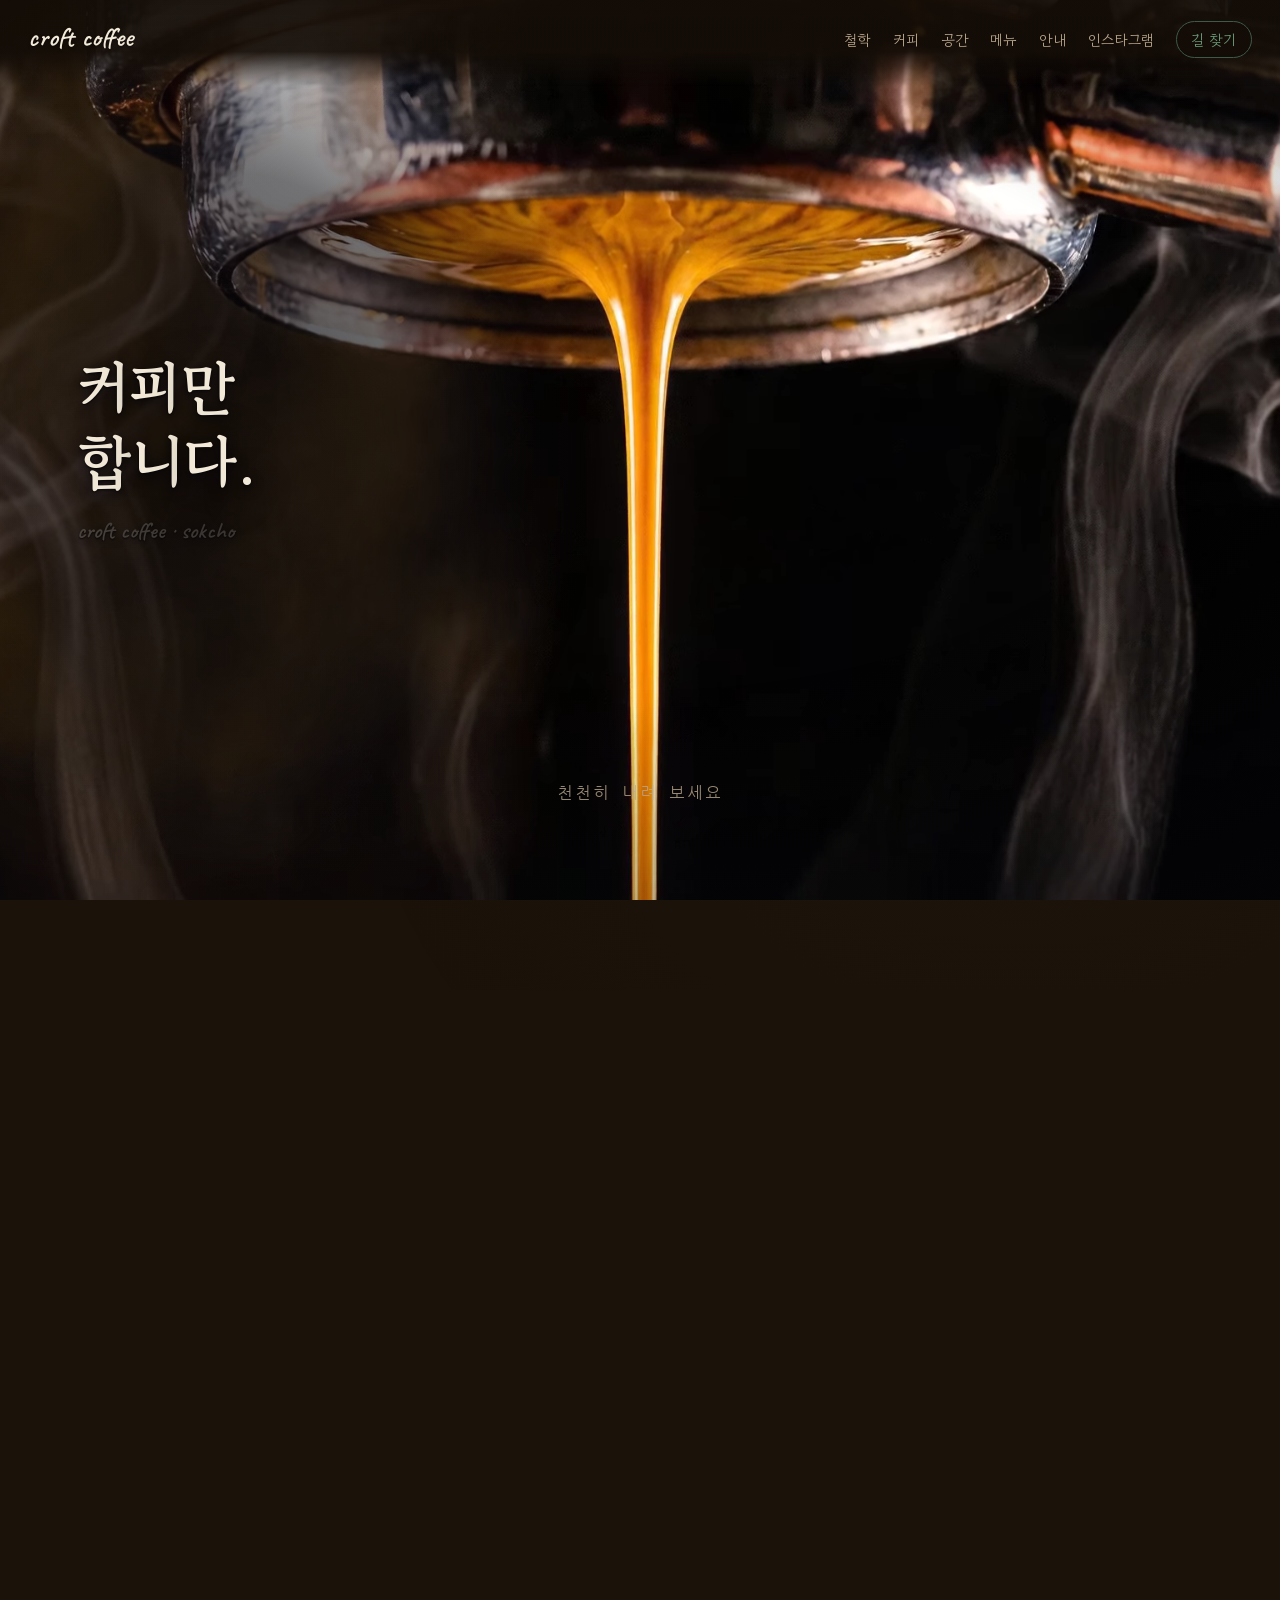
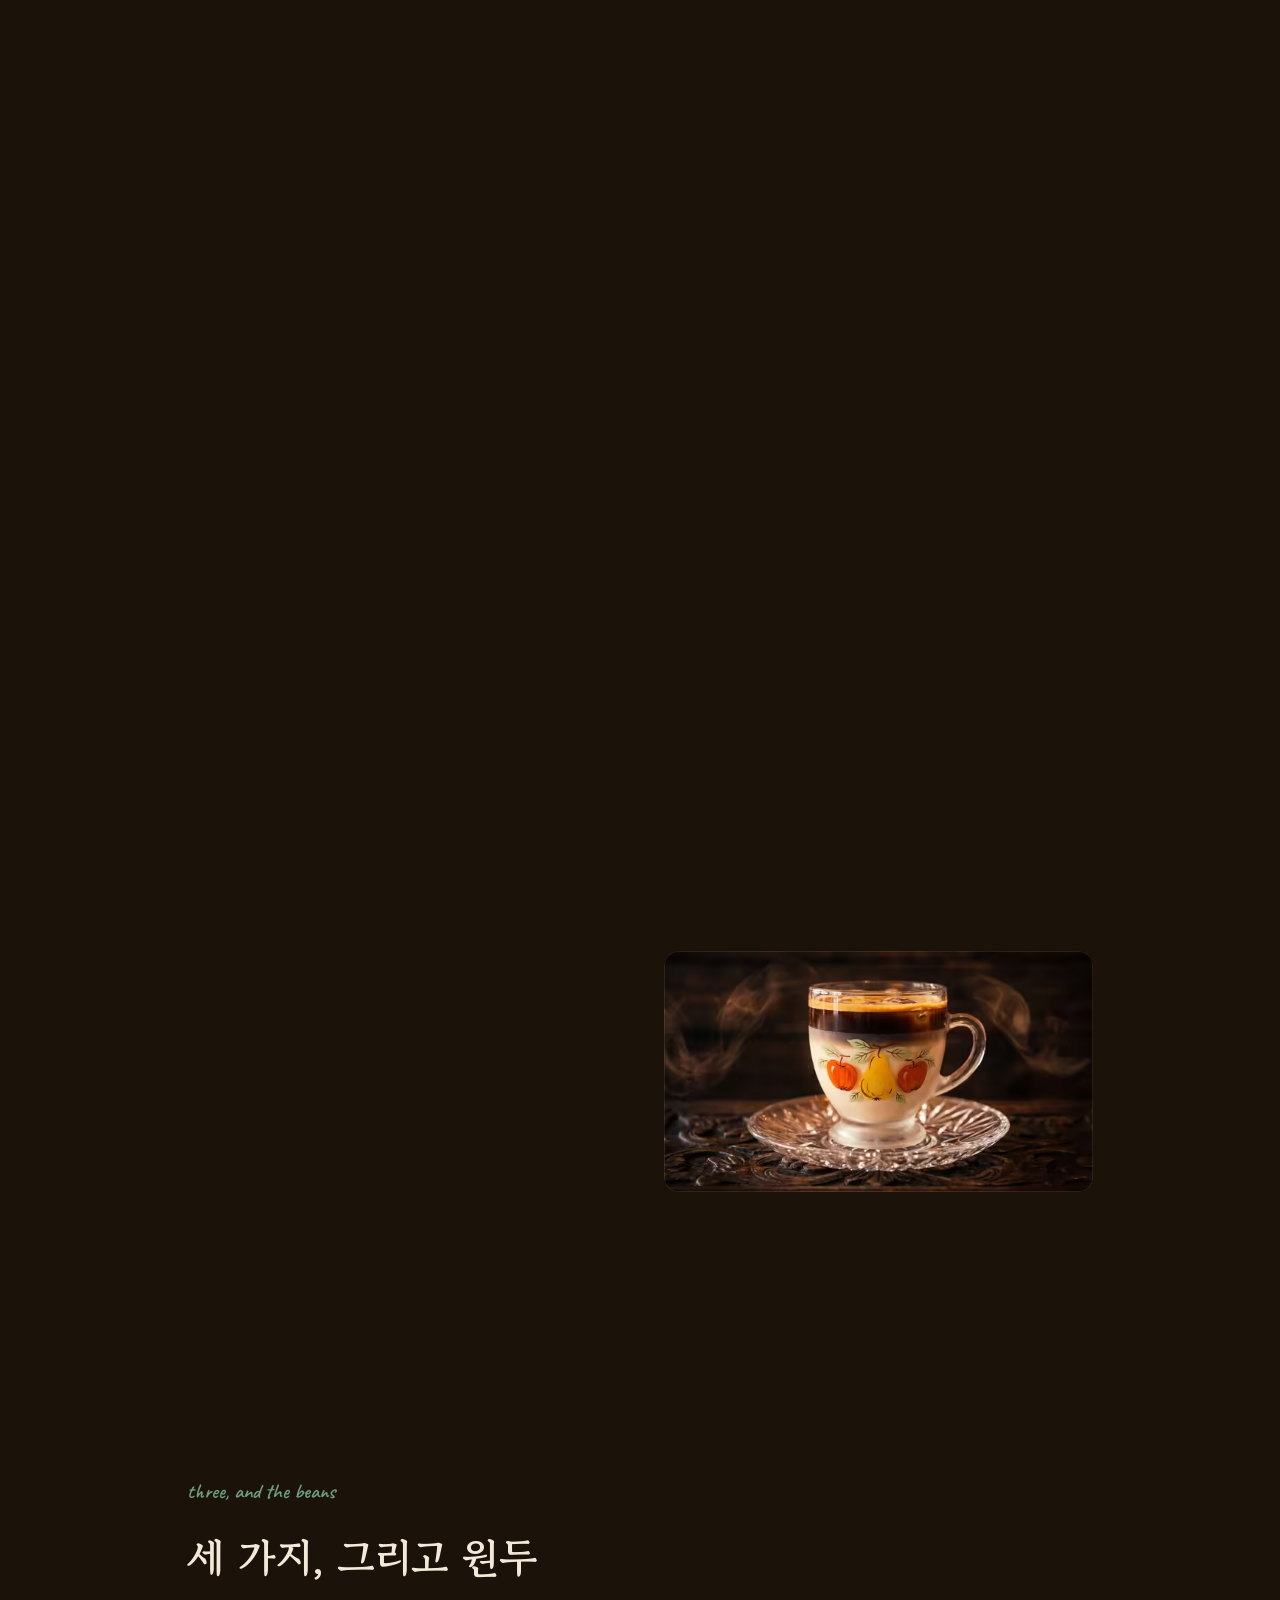
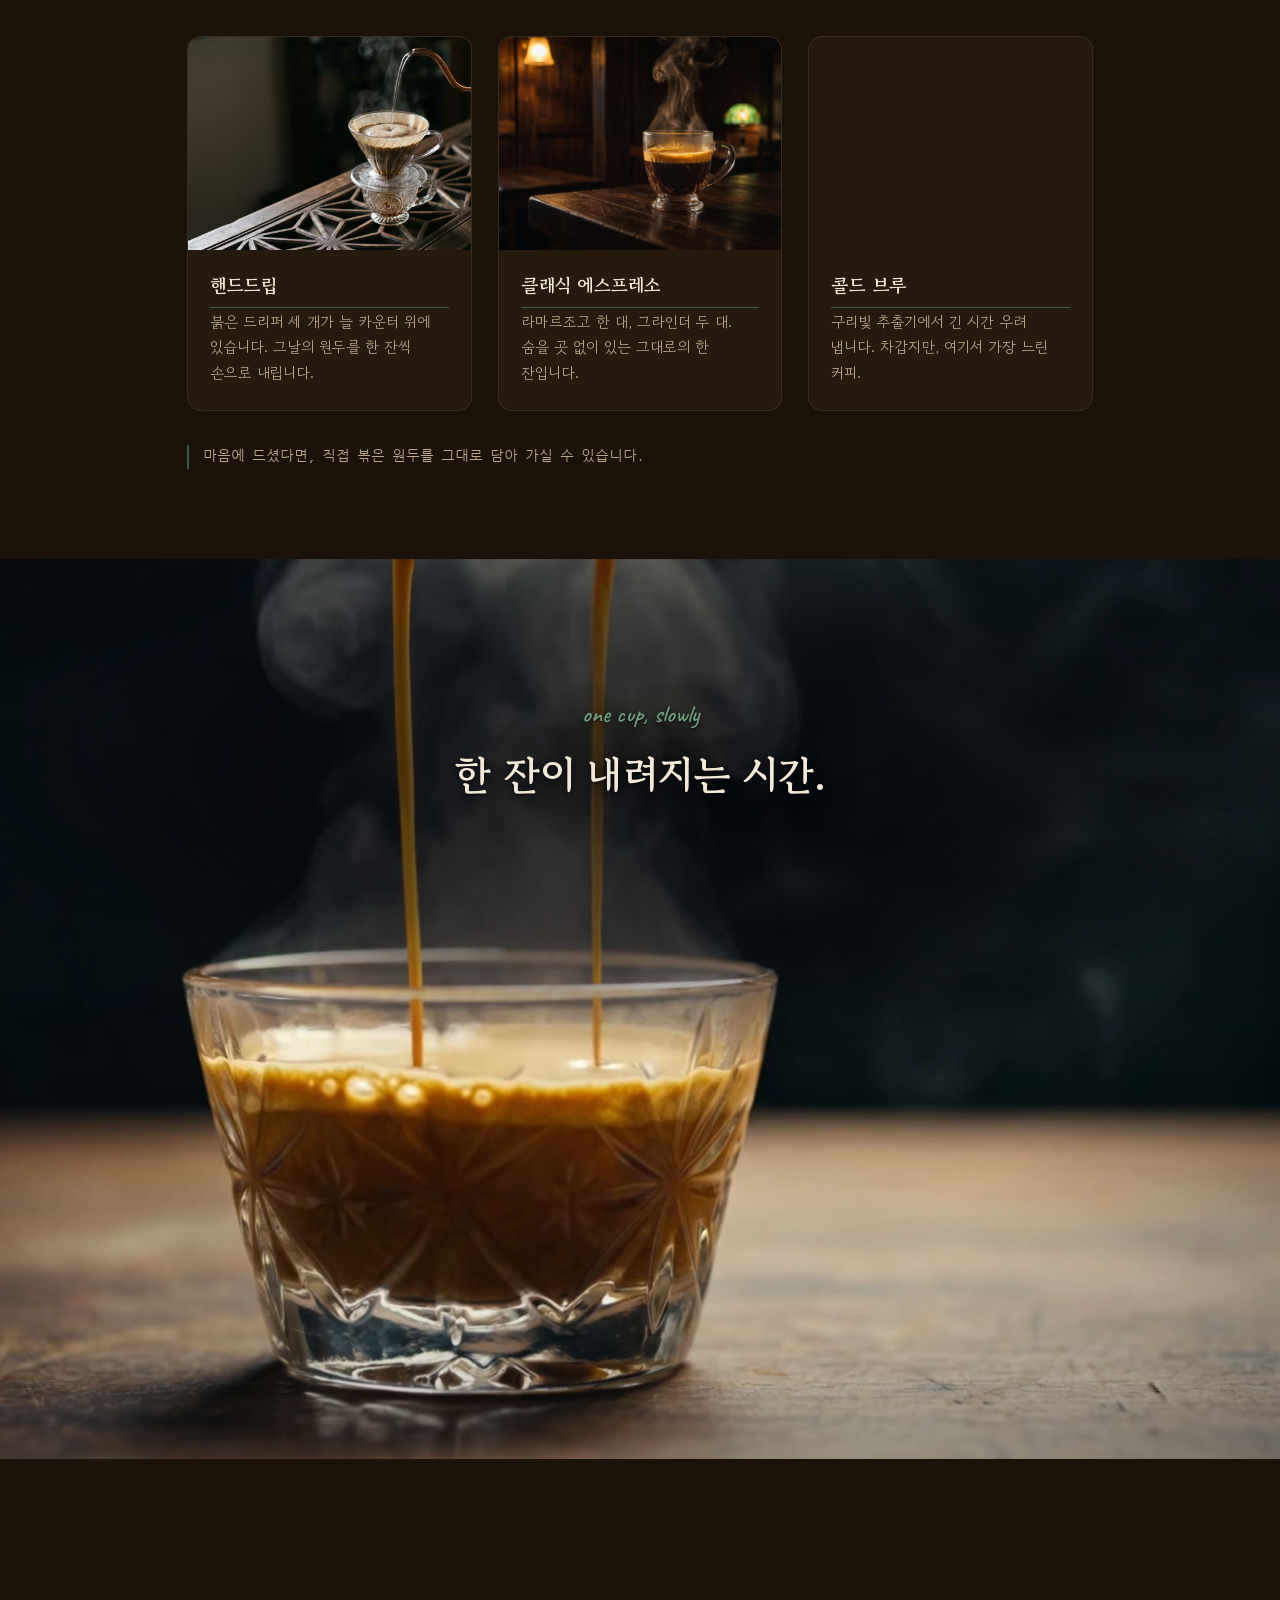
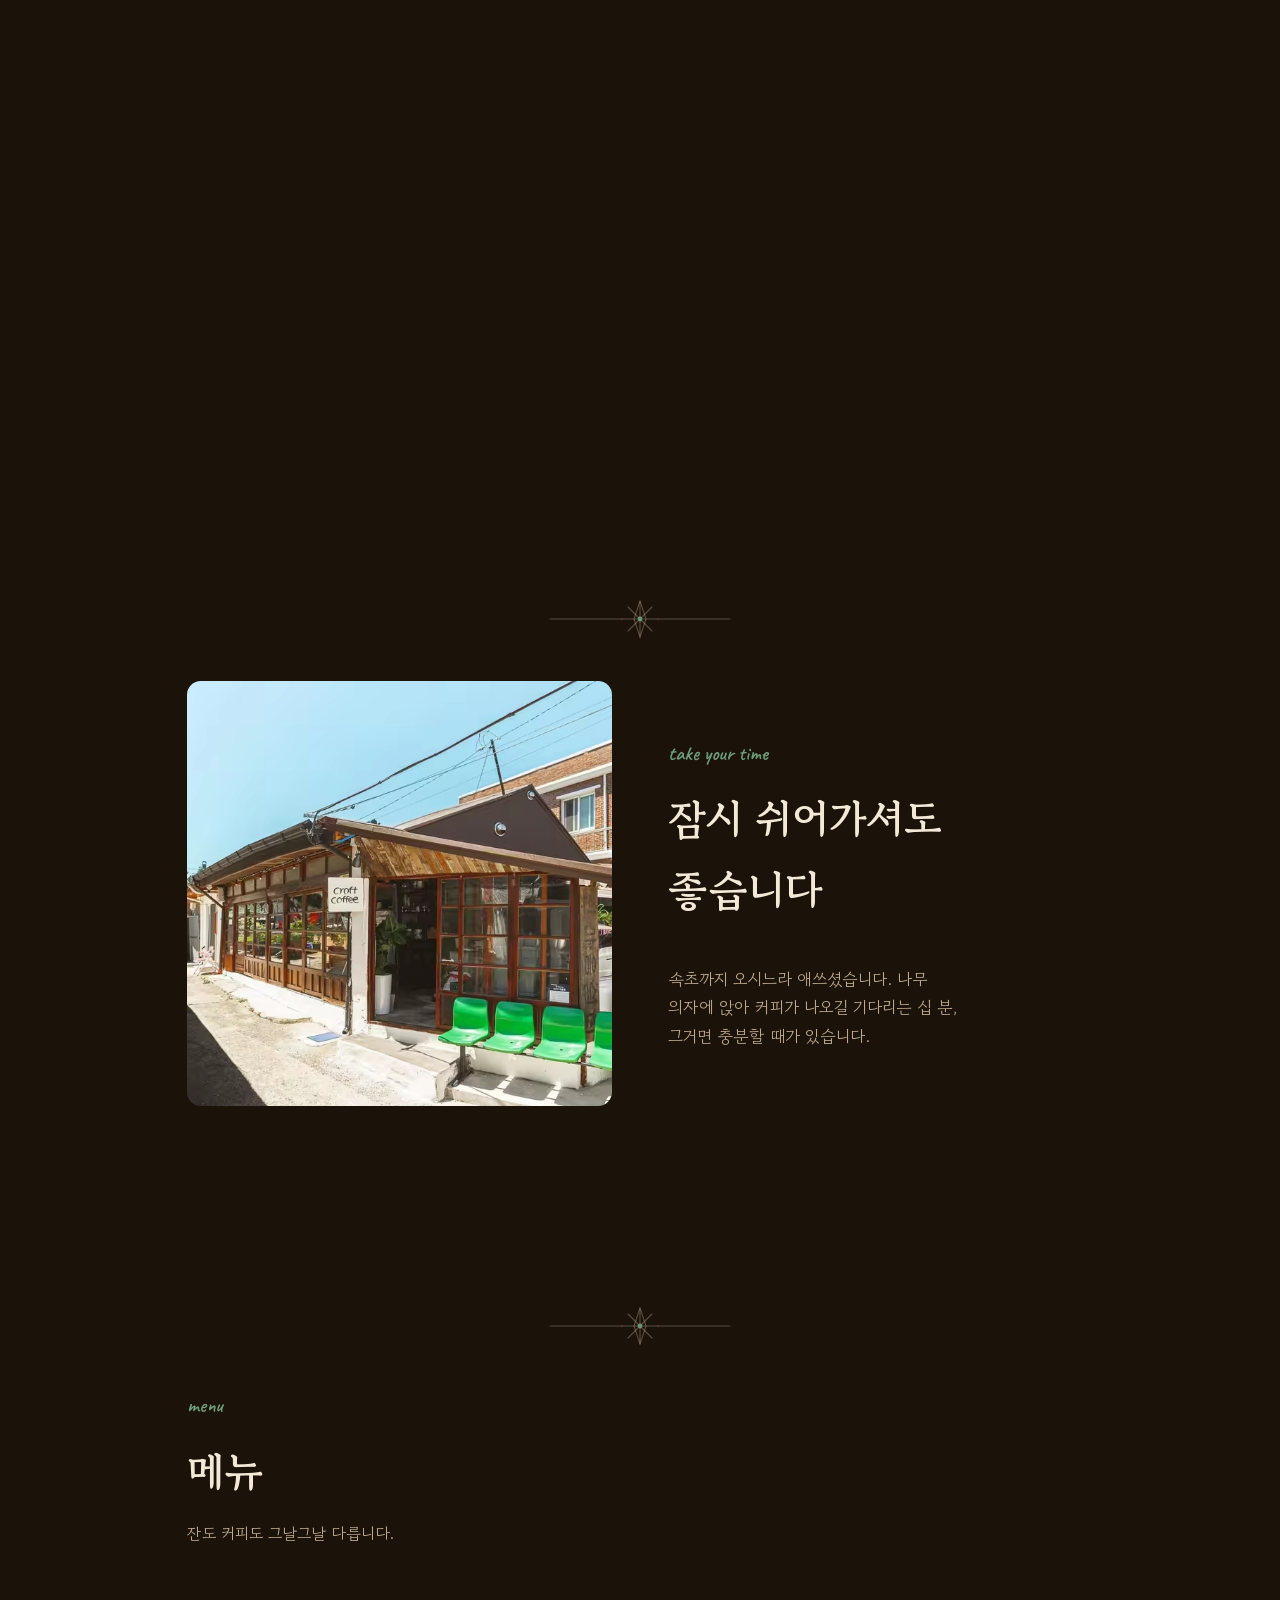
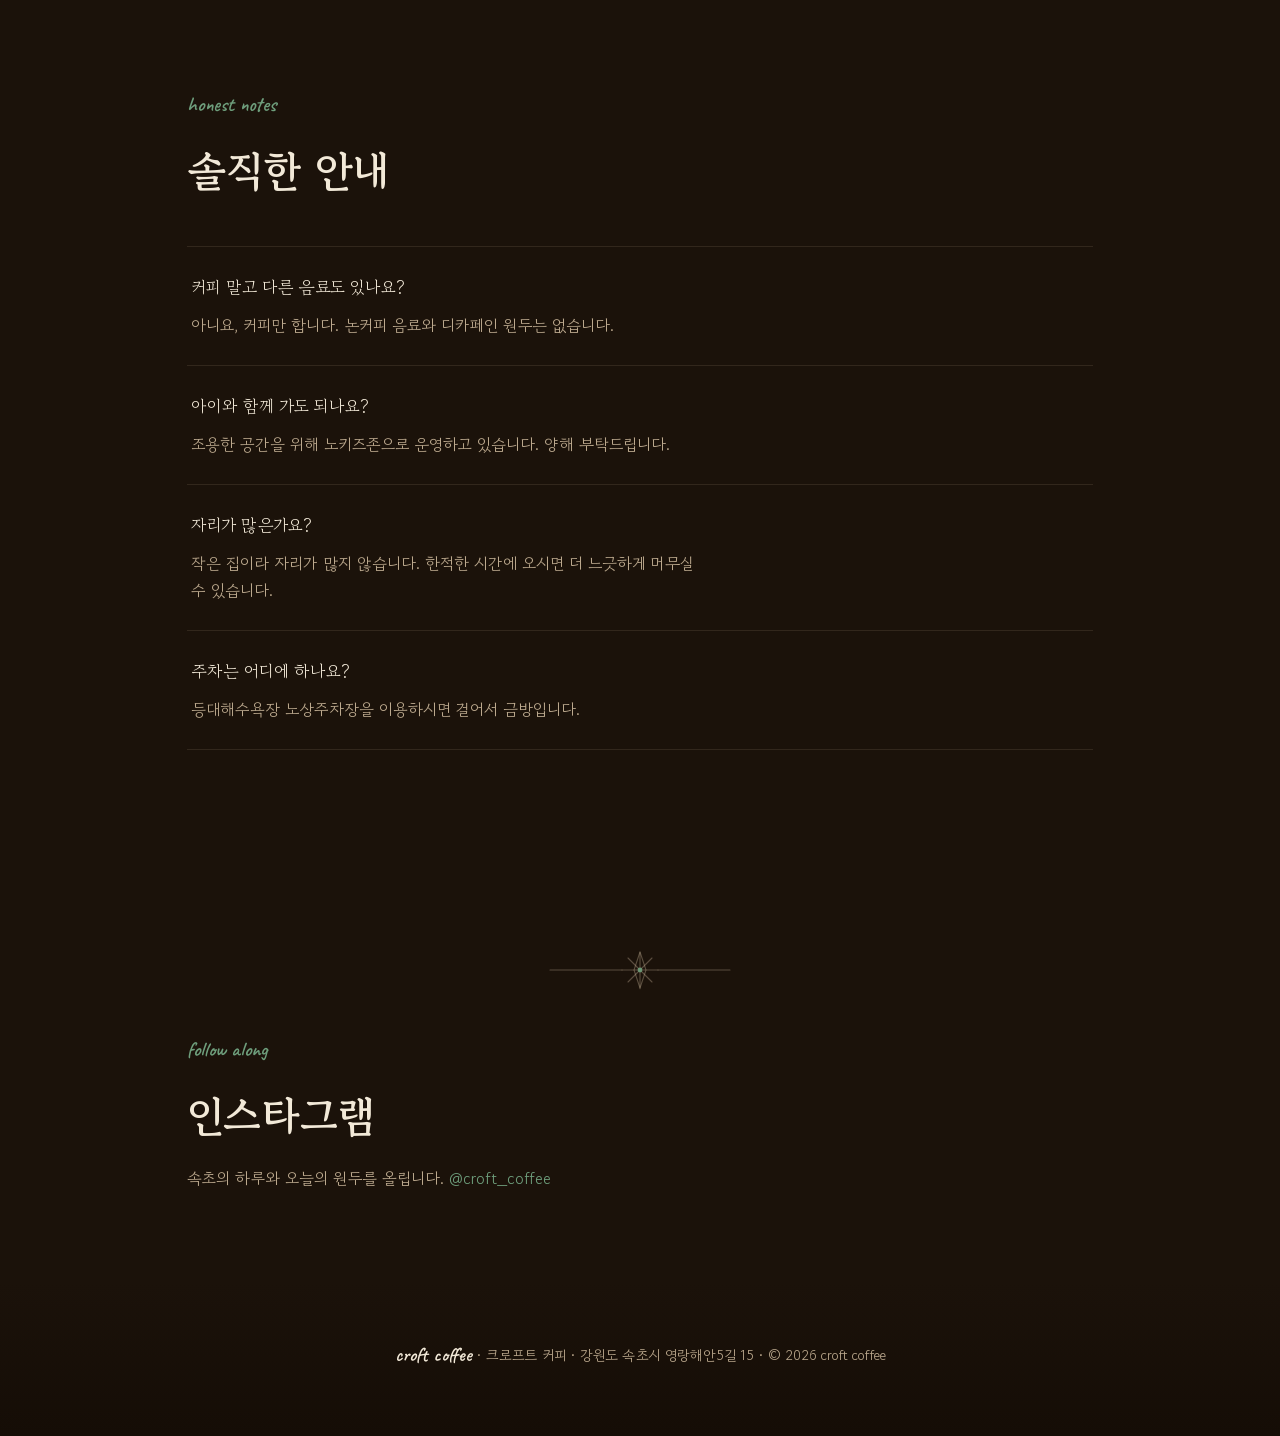
==== commit 3d40da87: "공간 섹션을 외관 사진으로, PC는 사진 왼쪽 제목 오른쪽 - 실내 사진을 골목에서 본 외관 사진으로 교체 - 하늘이 3분의 1을 차지해서 위를 잘라 정사각형으로 (1490x149" ====
--- a/index.html
+++ b/index.html
@@ -221,22 +221,24 @@
         <circle class="node" cx="100" cy="20" r="2.4"/>
       </svg>
     </div>
-    <p class="kicker" lang="en">take your time</p>
-    <h2 class="section-title">잠시 쉬어가셔도 좋습니다</h2>
     <div class="space-grid">
       <figure class="space-figure">
         <picture>
-          <source type="image/avif" sizes="(max-width: 900px) 88vw, 430px"
-                  srcset="assets/still-room-640.avif 640w, assets/still-room-928.avif 928w">
-          <source type="image/webp" sizes="(max-width: 900px) 88vw, 430px"
-                  srcset="assets/still-room-640.webp 640w, assets/still-room-928.webp 928w">
-          <img src="assets/still-room-640.jpg" sizes="(max-width: 900px) 88vw, 430px"
-               srcset="assets/still-room-640.jpg 640w, assets/still-room-928.jpg 928w"
-               width="928" height="1192" alt="나무 카운터를 따라 놓인 의자들과 천장의 유리 조명"
+          <source type="image/avif" sizes="(max-width: 900px) 88vw, 480px"
+                  srcset="assets/still-front-640.avif 640w, assets/still-front-960.avif 960w">
+          <source type="image/webp" sizes="(max-width: 900px) 88vw, 480px"
+                  srcset="assets/still-front-640.webp 640w, assets/still-front-960.webp 960w">
+          <img src="assets/still-front-640.jpg" sizes="(max-width: 900px) 88vw, 480px"
+               srcset="assets/still-front-640.jpg 640w, assets/still-front-960.jpg 960w"
+               width="960" height="960" alt="골목에서 본 크로프트 커피 외관, 나무 격자창과 초록 의자"
                loading="lazy" decoding="async">
         </picture>
       </figure>
-      <p class="lede" data-reveal>속초까지 오시느라 애쓰셨습니다. 나무 의자에 앉아 커피가 나오길 기다리는 십 분, 그거면 충분할 때가 있습니다.</p>
+      <div class="space-text">
+        <p class="kicker" lang="en">take your time</p>
+        <h2 class="section-title">잠시 쉬어가셔도 좋습니다</h2>
+        <p class="lede" data-reveal>속초까지 오시느라 애쓰셨습니다. 나무 의자에 앉아 커피가 나오길 기다리는 십 분, 그거면 충분할 때가 있습니다.</p>
+      </div>
     </div>
   </section>
 
--- a/assets/styles.css
+++ b/assets/styles.css
@@ -516,10 +516,13 @@
 /* the room photo stands upright, so it takes the narrow column and the words
    take the wide one, both settled on the same centre line */
 .space-grid{
-  display:grid;grid-template-columns:minmax(0,.95fr) minmax(0,1.05fr);
-  gap:52px;align-items:center;margin-top:40px;
-}
-.space-grid .lede{max-width:40ch}
+  display:grid;grid-template-columns:minmax(0,1fr) minmax(0,1fr);
+  gap:56px;align-items:center;
+}
+/* the title heads the right column and the sentence sits well below it, so the
+   eye lands on the photo, then the name, then the invitation */
+.space-text .kicker{margin-bottom:10px}
+.space-text .lede{margin-top:40px;max-width:34ch}
 .space-figure{position:relative}
 .space-figure img{border-radius:14px;box-shadow:0 24px 60px rgba(0,0,0,.5)}
 .space-figure::before{
@@ -725,6 +728,15 @@
 /* ---------- responsive ---------- */
 @media (max-width: 900px){
   .philosophy-grid,.space-grid,.visit-card{grid-template-columns:1fr;gap:30px}
+  /* the phone keeps the plain reading order: name, then the photo, then the
+     sentence. display:contents lifts the three out of their wrapper so the
+     figure can sit between them. */
+  .space-grid{gap:0}
+  .space-text{display:contents}
+  .space-grid .kicker{order:1}
+  .space-grid .section-title{order:2}
+  .space-figure{order:3;margin-top:28px}
+  .space-grid .lede{order:4;margin-top:26px;max-width:none}
   .visit-card{grid-template-areas:"map" "info" "actions";padding:20px}
   .visit-map{margin:-20px -20px 0}
   .visit-map-link{border-radius:14px 14px 0 0;border-left:0;border-right:0;border-top:0}
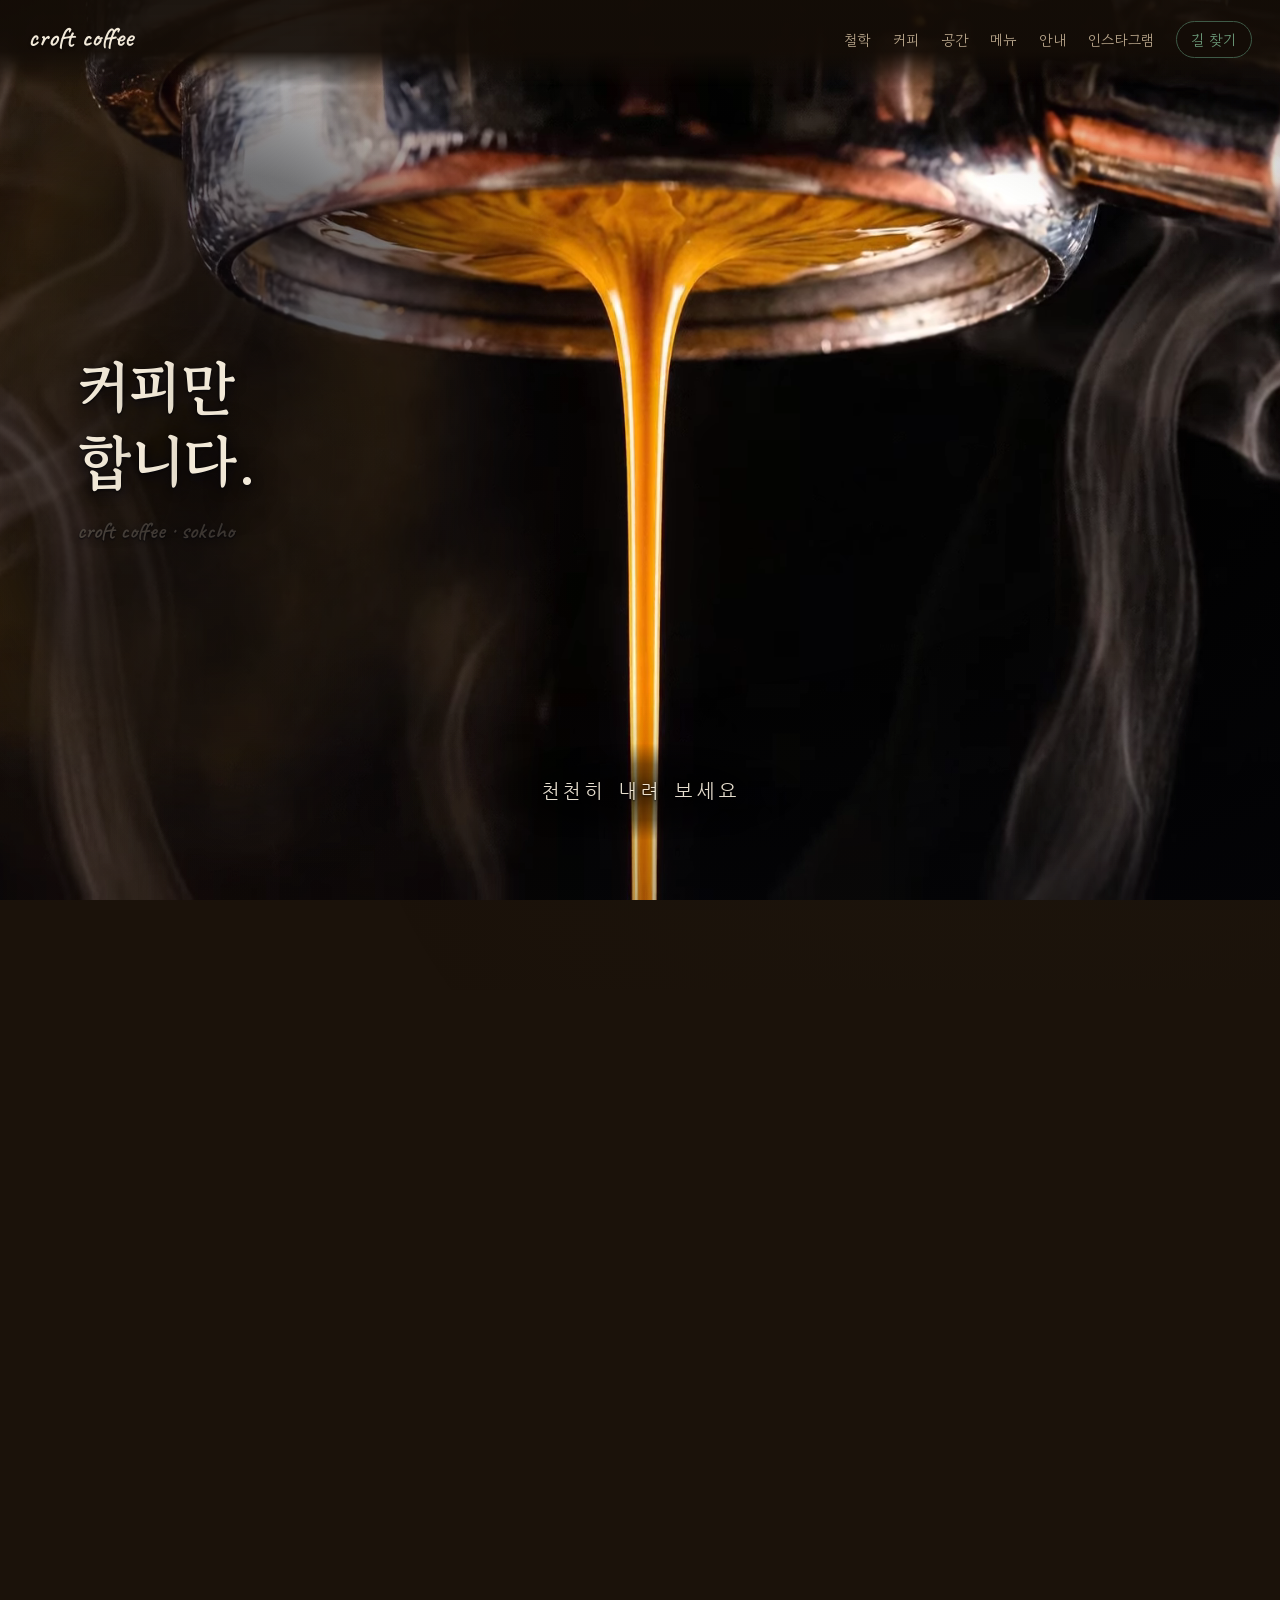
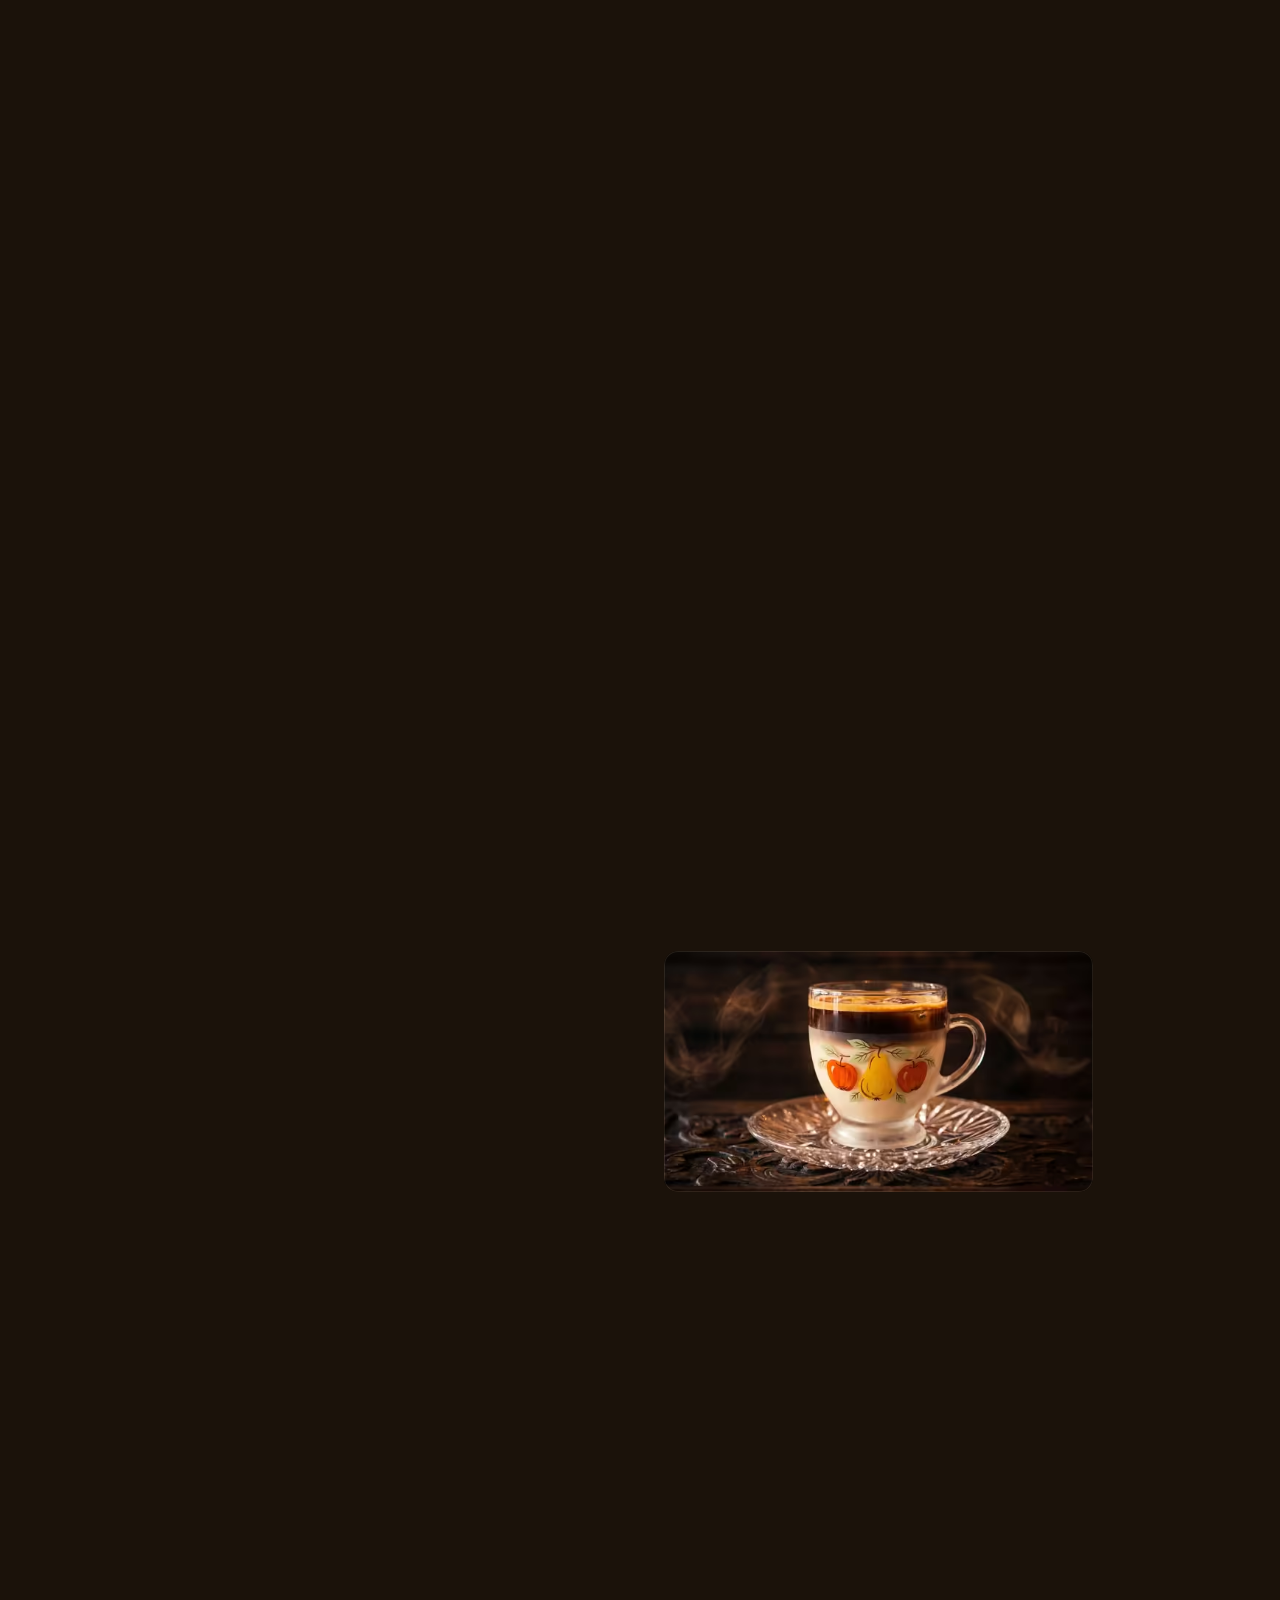
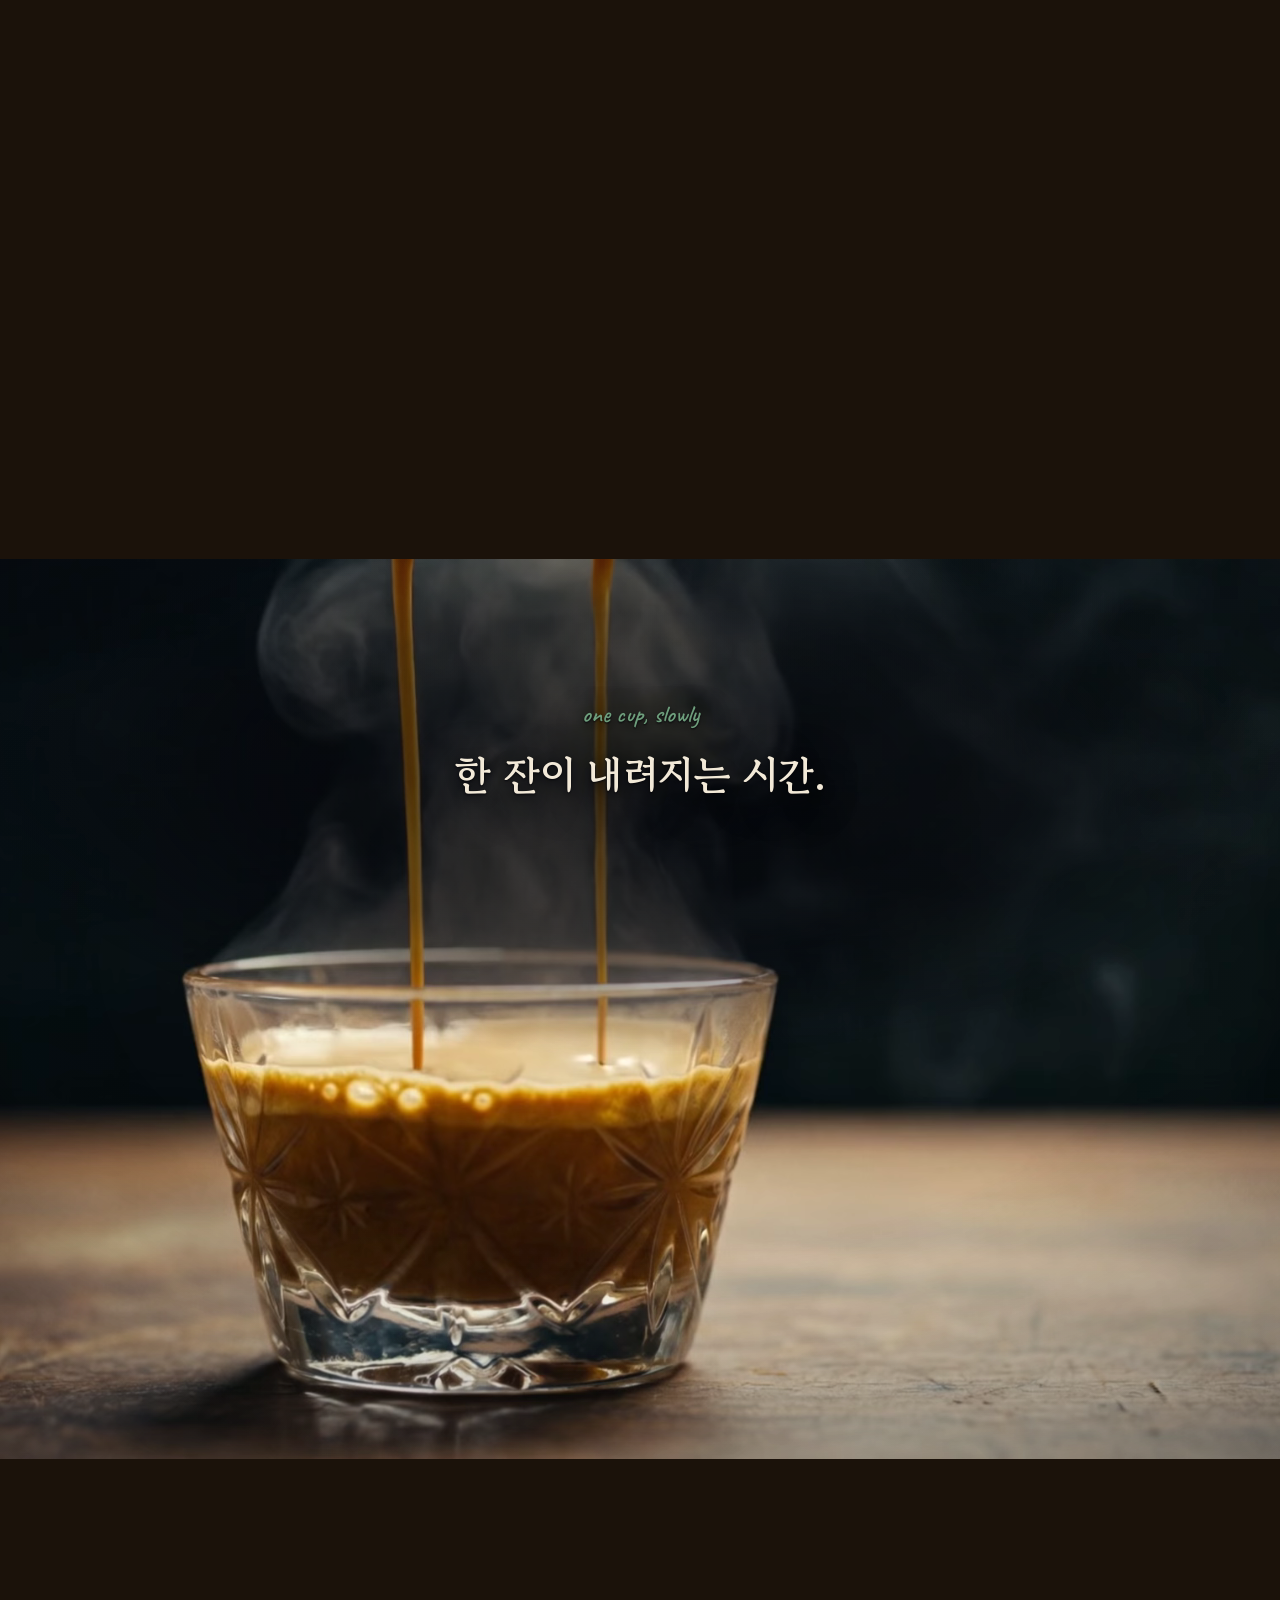
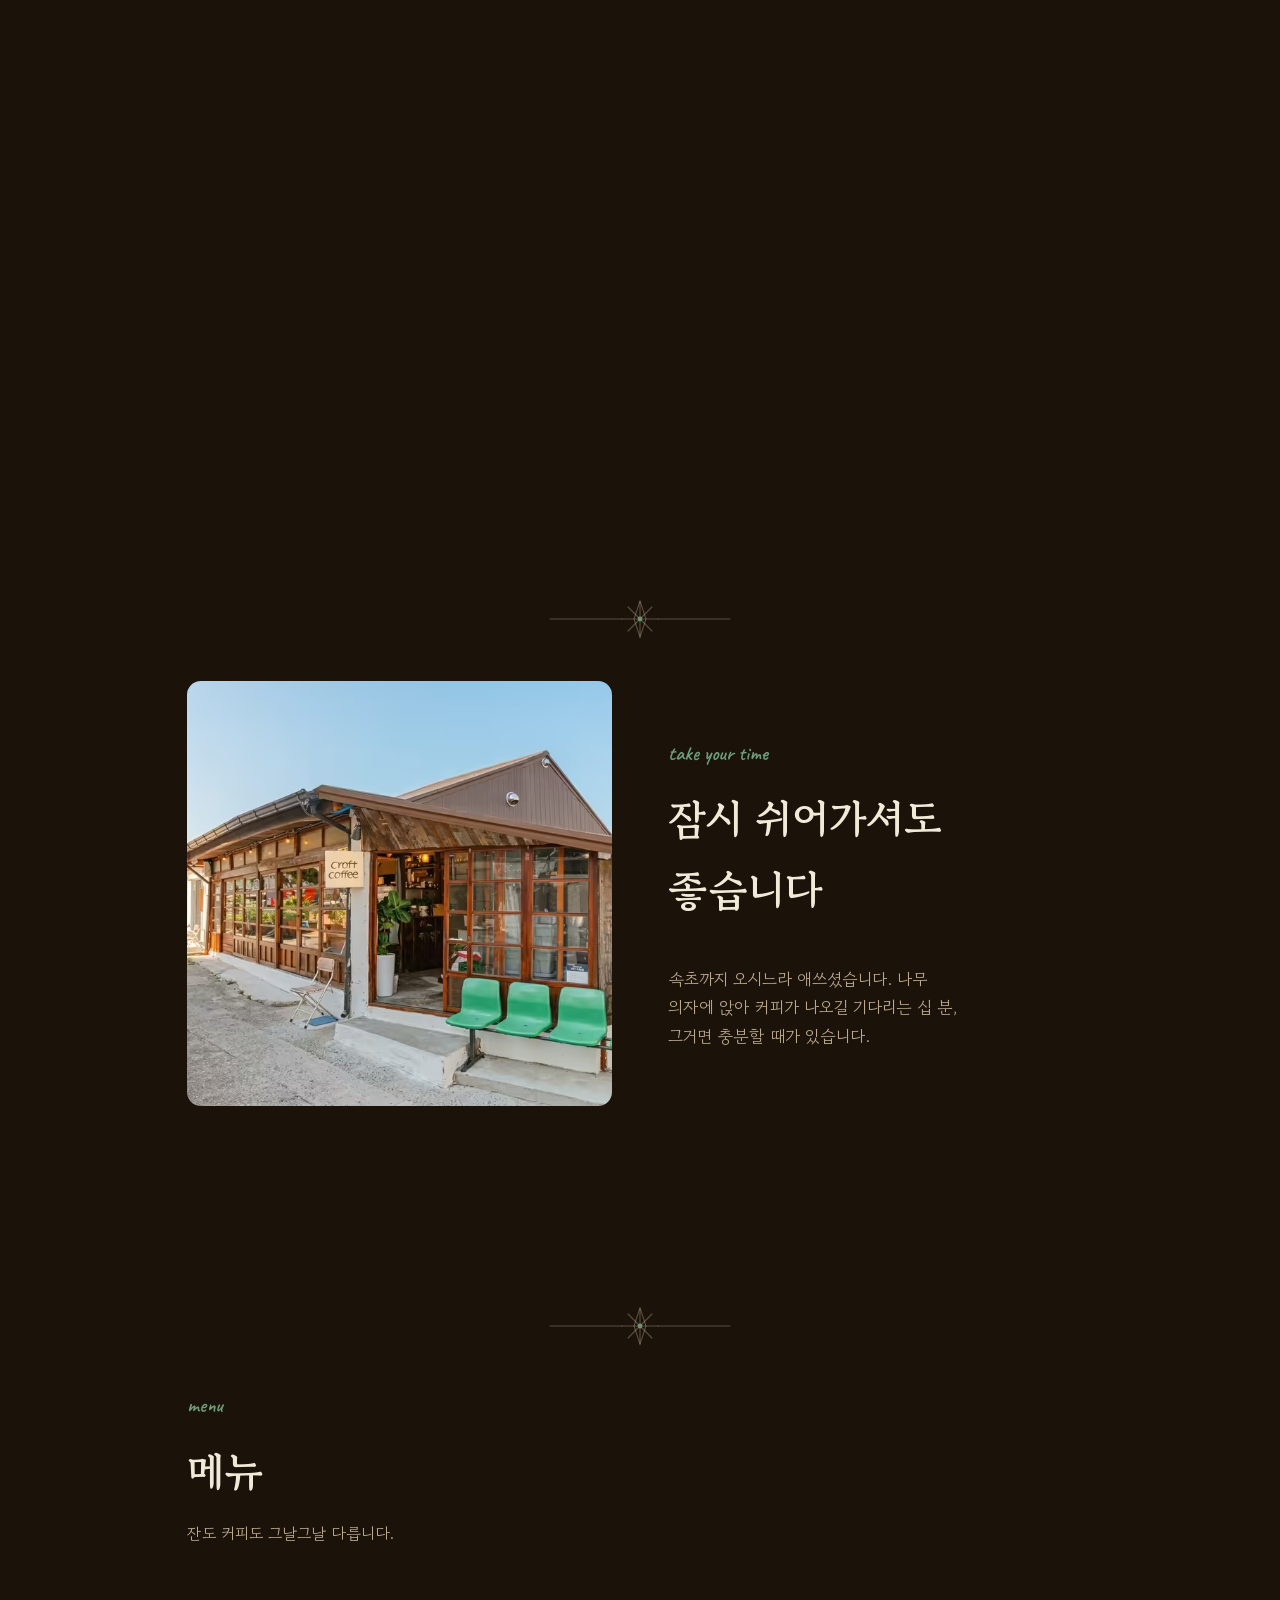
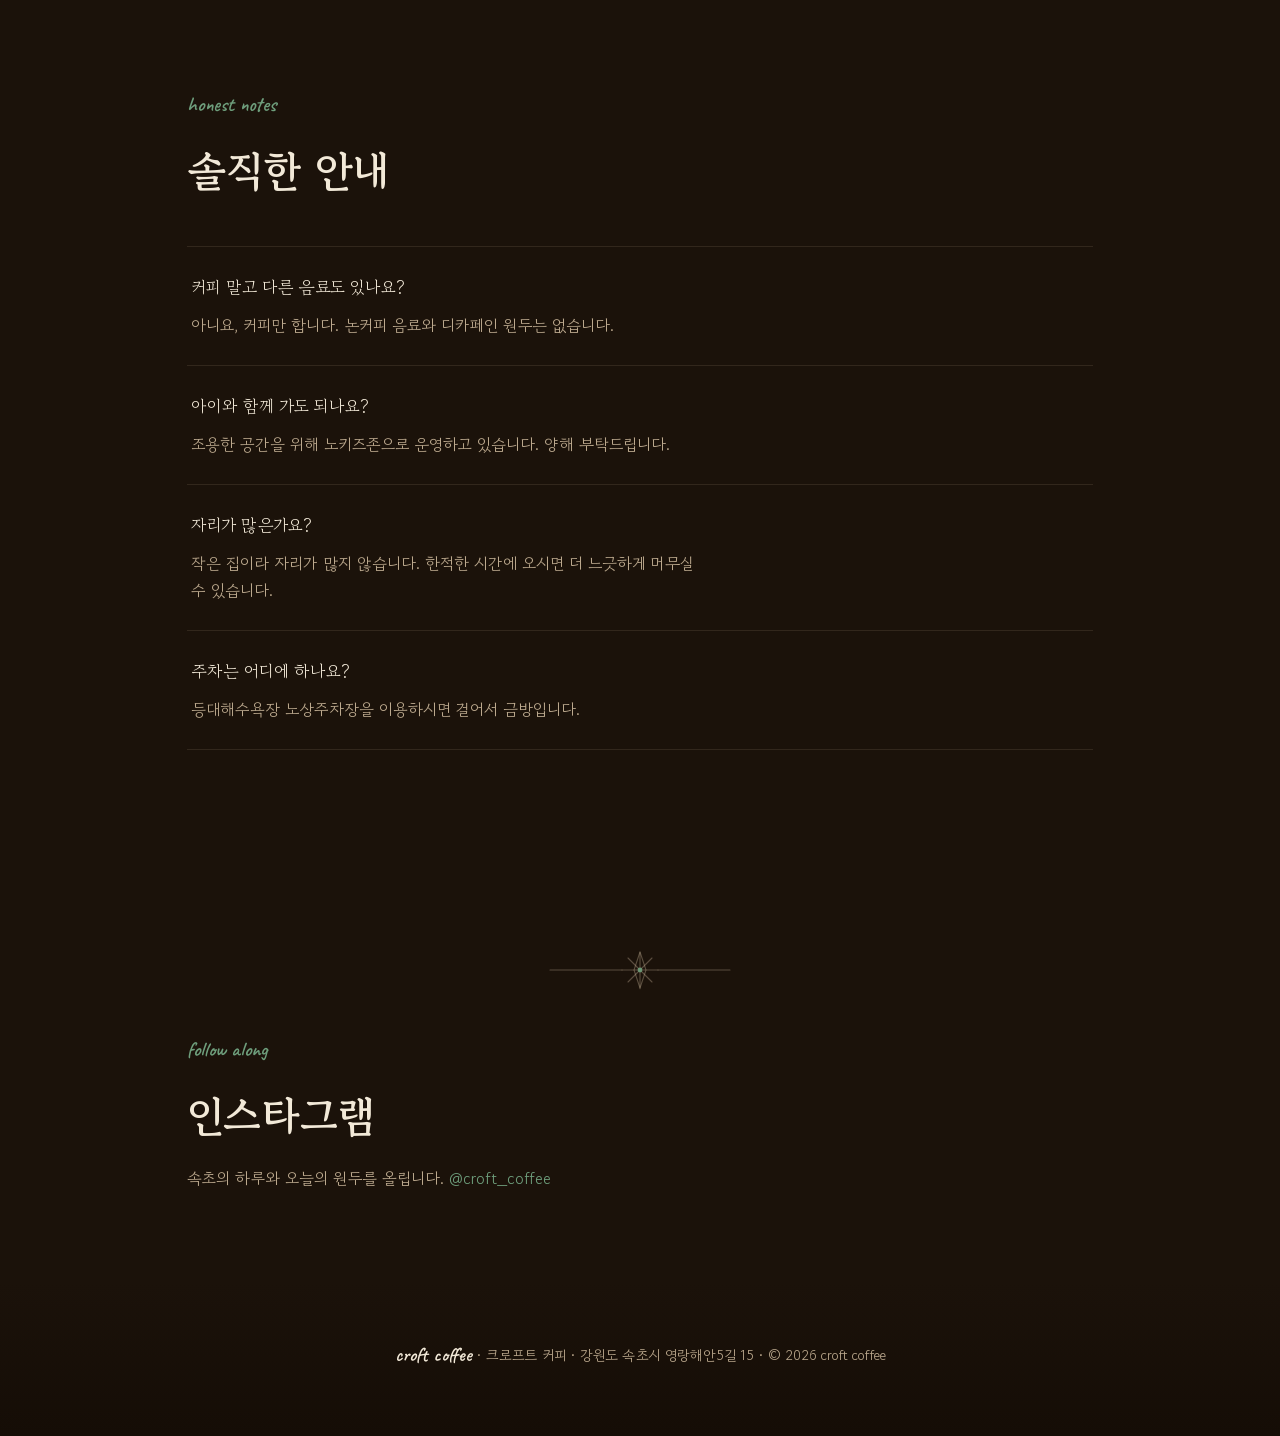
==== commit e007d0d9: "공간 섹션 사진을 새로 주신 외관.jpg 로 교체 - 이미 정사각형(941x941)이고 화면 UI 가 찍힌 부분도 없어서 자르지 않고   그대로 씀. 해질녘 빛이라 앞 사진보다 따" ====
--- a/index.html
+++ b/index.html
@@ -225,12 +225,12 @@
       <figure class="space-figure">
         <picture>
           <source type="image/avif" sizes="(max-width: 900px) 88vw, 480px"
-                  srcset="assets/still-front-640.avif 640w, assets/still-front-960.avif 960w">
+                  srcset="assets/still-front-640.avif 640w, assets/still-front-940.avif 940w">
           <source type="image/webp" sizes="(max-width: 900px) 88vw, 480px"
-                  srcset="assets/still-front-640.webp 640w, assets/still-front-960.webp 960w">
+                  srcset="assets/still-front-640.webp 640w, assets/still-front-940.webp 940w">
           <img src="assets/still-front-640.jpg" sizes="(max-width: 900px) 88vw, 480px"
-               srcset="assets/still-front-640.jpg 640w, assets/still-front-960.jpg 960w"
-               width="960" height="960" alt="골목에서 본 크로프트 커피 외관, 나무 격자창과 초록 의자"
+               srcset="assets/still-front-640.jpg 640w, assets/still-front-940.jpg 940w"
+               width="940" height="940" alt="해질녘 골목에서 본 크로프트 커피 외관, 나무 격자창과 초록 의자"
                loading="lazy" decoding="async">
         </picture>
       </figure>
--- a/assets/styles.css
+++ b/assets/styles.css
@@ -199,13 +199,21 @@
 .band-5 .settle-sub{opacity:var(--ks,0)}
 .band-5 .script-title{opacity:var(--kt,0);transform:translateY(calc((1 - var(--kt,0))*-16px))}
 
+/* the pour lands in the middle of the frame, right where this line sits, so
+   it carries its own pool of dark and the same shadow the captions use */
 .cue{
   position:absolute;bottom:92px;left:50%;transform:translateX(-50%);
-  display:grid;justify-items:center;color:var(--text-secondary);
+  display:grid;justify-items:center;color:var(--text-primary);
   opacity:0;transition:opacity 1s var(--ease);
-}
-.cue.on{opacity:.8}
-.cue-text{font-family:var(--mono);font-size:1.02rem;letter-spacing:.14em}
+  text-shadow:var(--tshadow);
+}
+.cue.on{opacity:.95}
+.cue::before{
+  content:"";position:absolute;inset:-150% -58%;pointer-events:none;
+  background:radial-gradient(ellipse 50% 50% at 50% 50%,
+    rgba(5,5,10,.68) 0%,rgba(5,5,10,.44) 44%,rgba(5,5,10,0) 76%);
+}
+.cue-text{position:relative;font-family:var(--mono);font-size:1.18rem;letter-spacing:.14em}
 
 /* the replay control (touch cinema only): a quiet round icon,
    appearing 1.5s after the film truly ends */
@@ -419,9 +427,9 @@
 
 /* space: the room drifts slower than the page, so it feels unhurried inside */
 .space-figure{overflow:hidden;border-radius:14px}
-/* the drift grows and moves the photo downward only, so the lamp at the top
-   of the frame is never the thing that gets cropped away */
-.space-figure img{transform-origin:50% 0;transform:scale(1.06)}
+/* the drift grows and moves the photo upward only, so the crop is taken out
+   of the empty sky rather than off the chairs along the bottom */
+.space-figure img{transform-origin:50% 100%;transform:scale(1.06)}
 .motion-rich .space-figure img{will-change:transform}
 
 /* faq: on touch the answers fold away, so the page is short to travel */
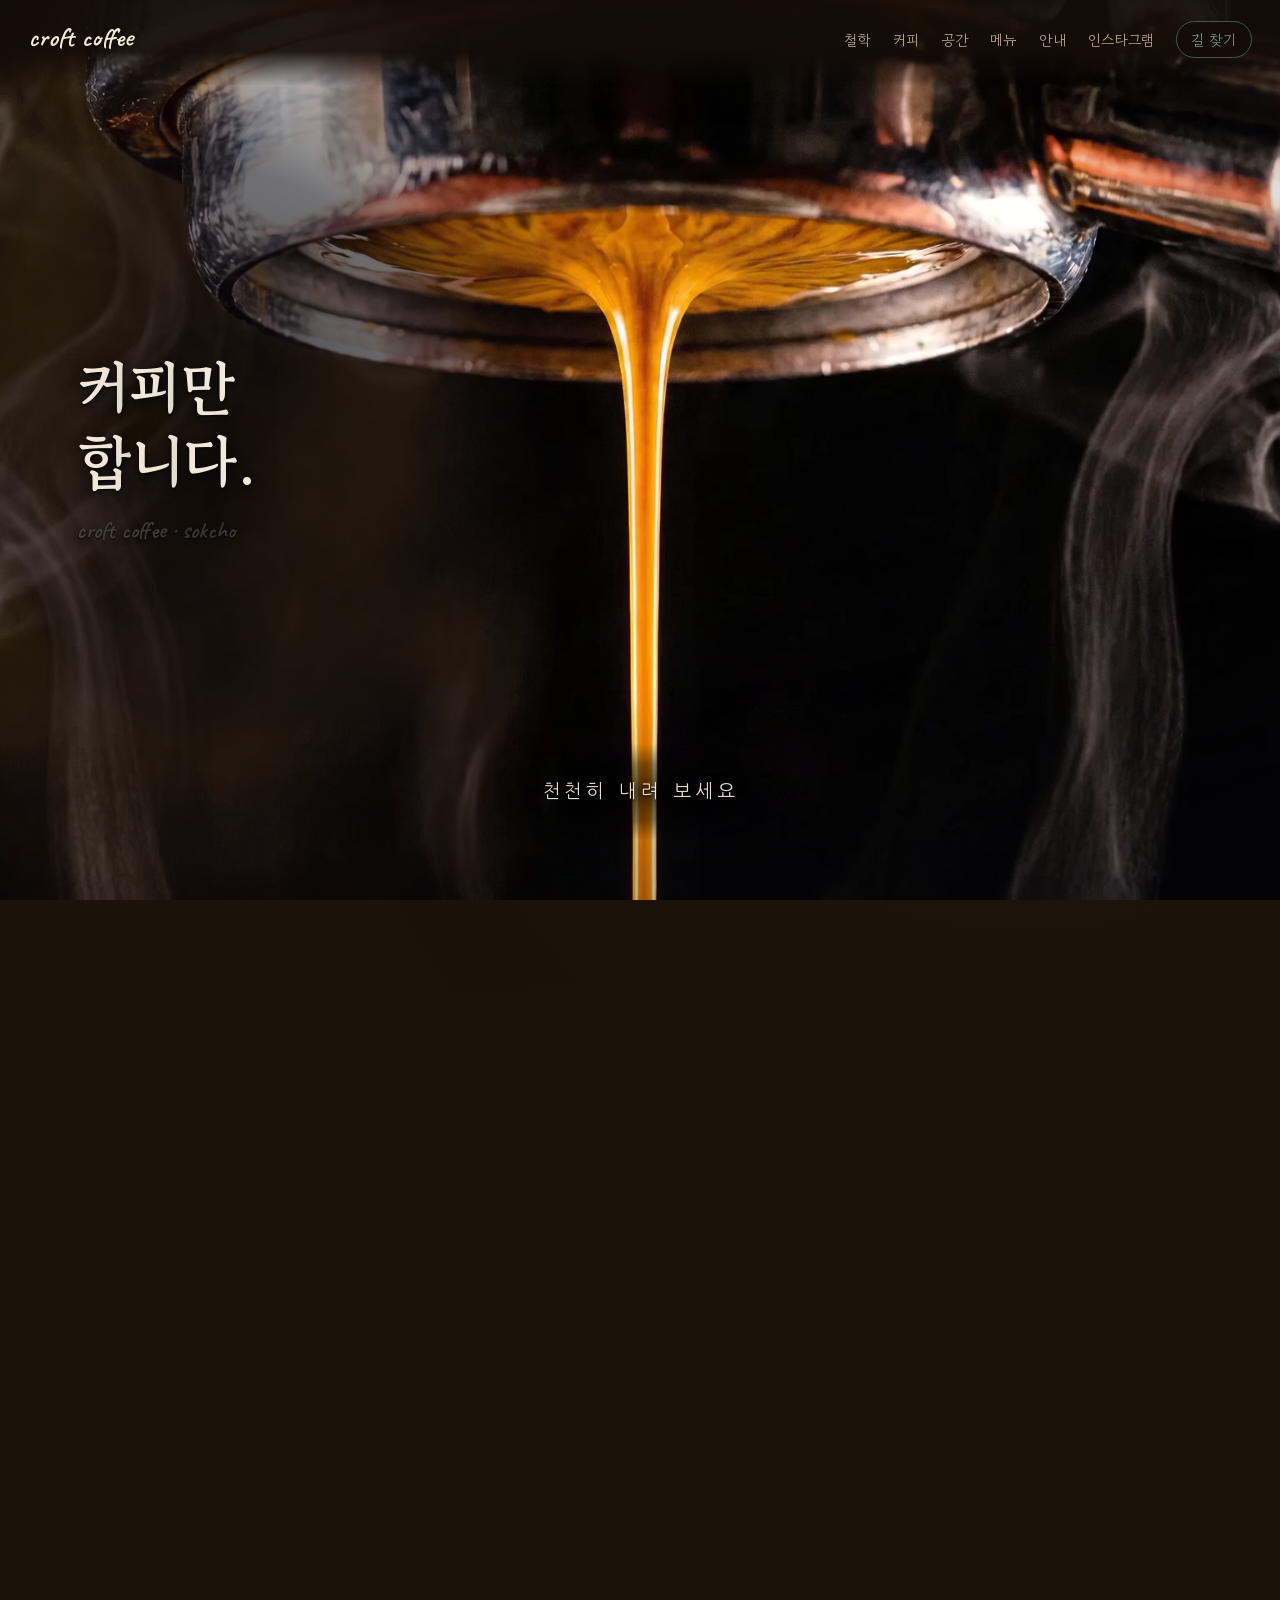
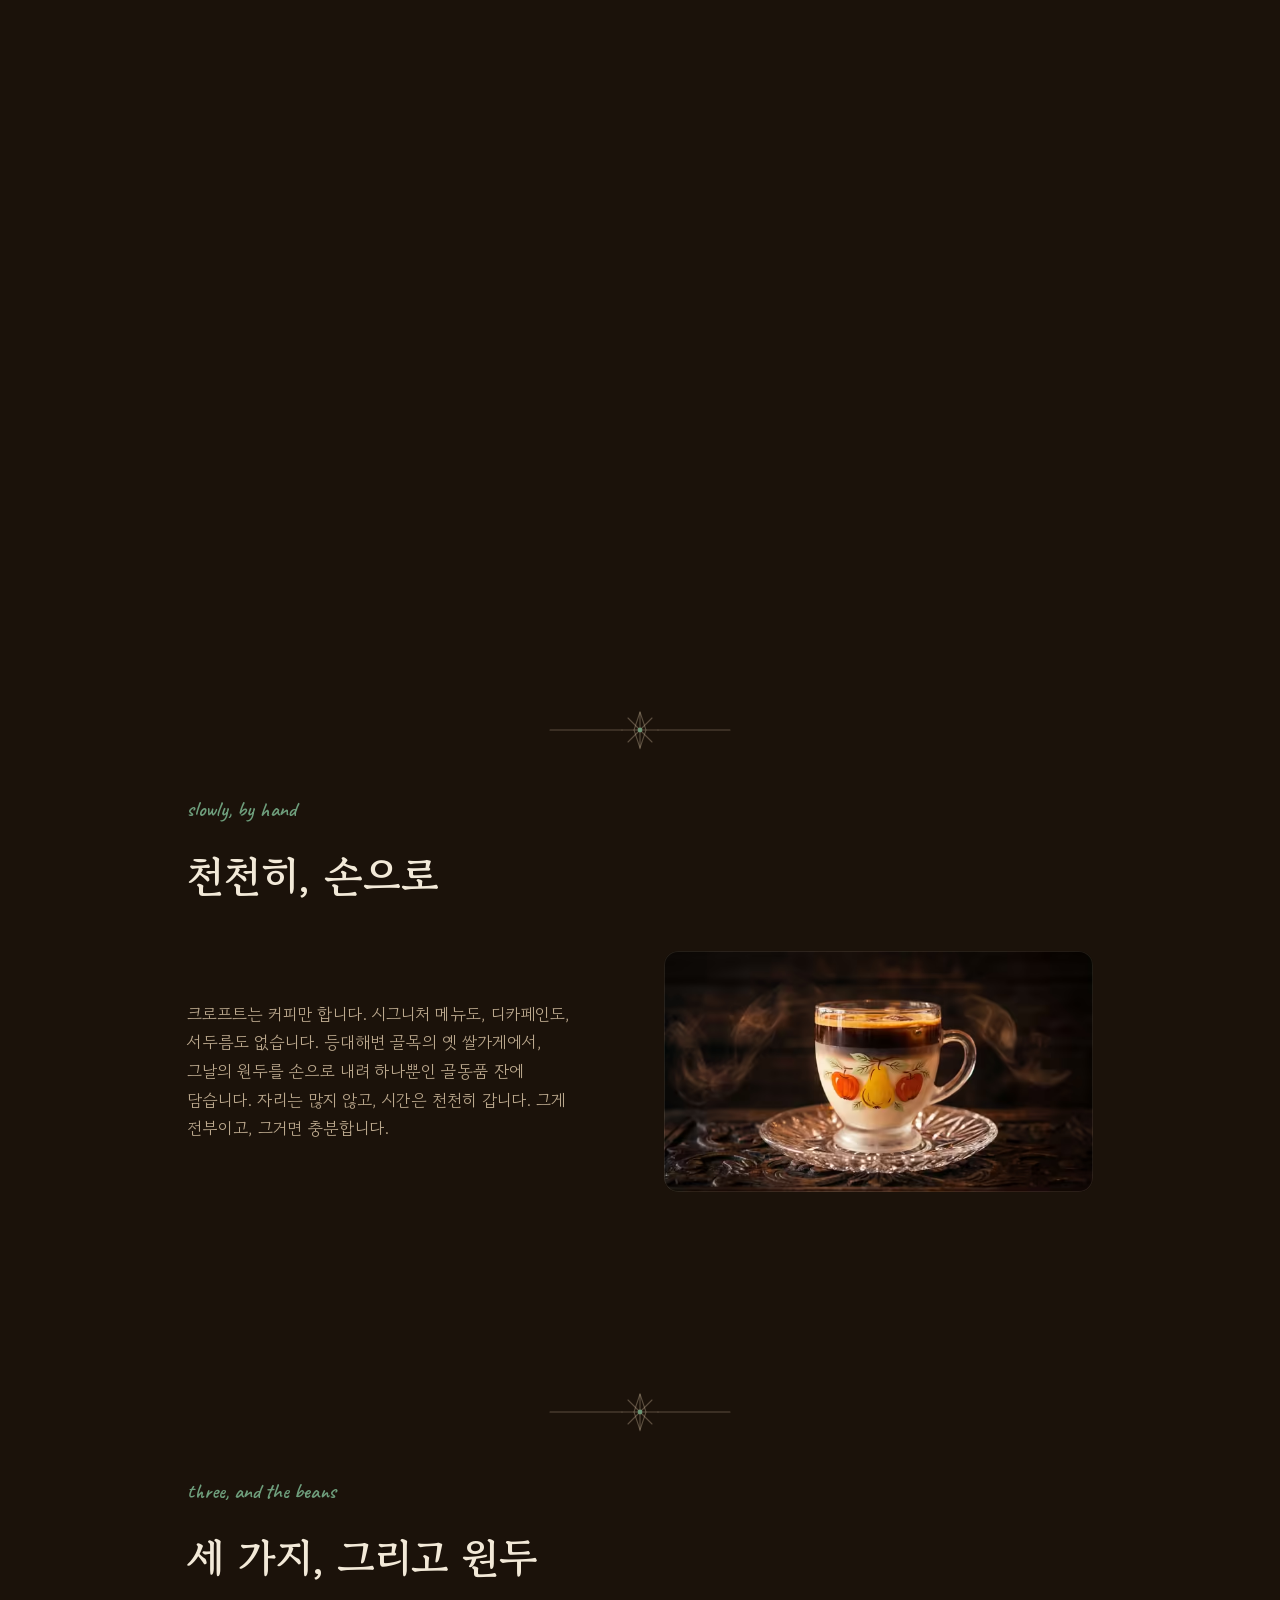
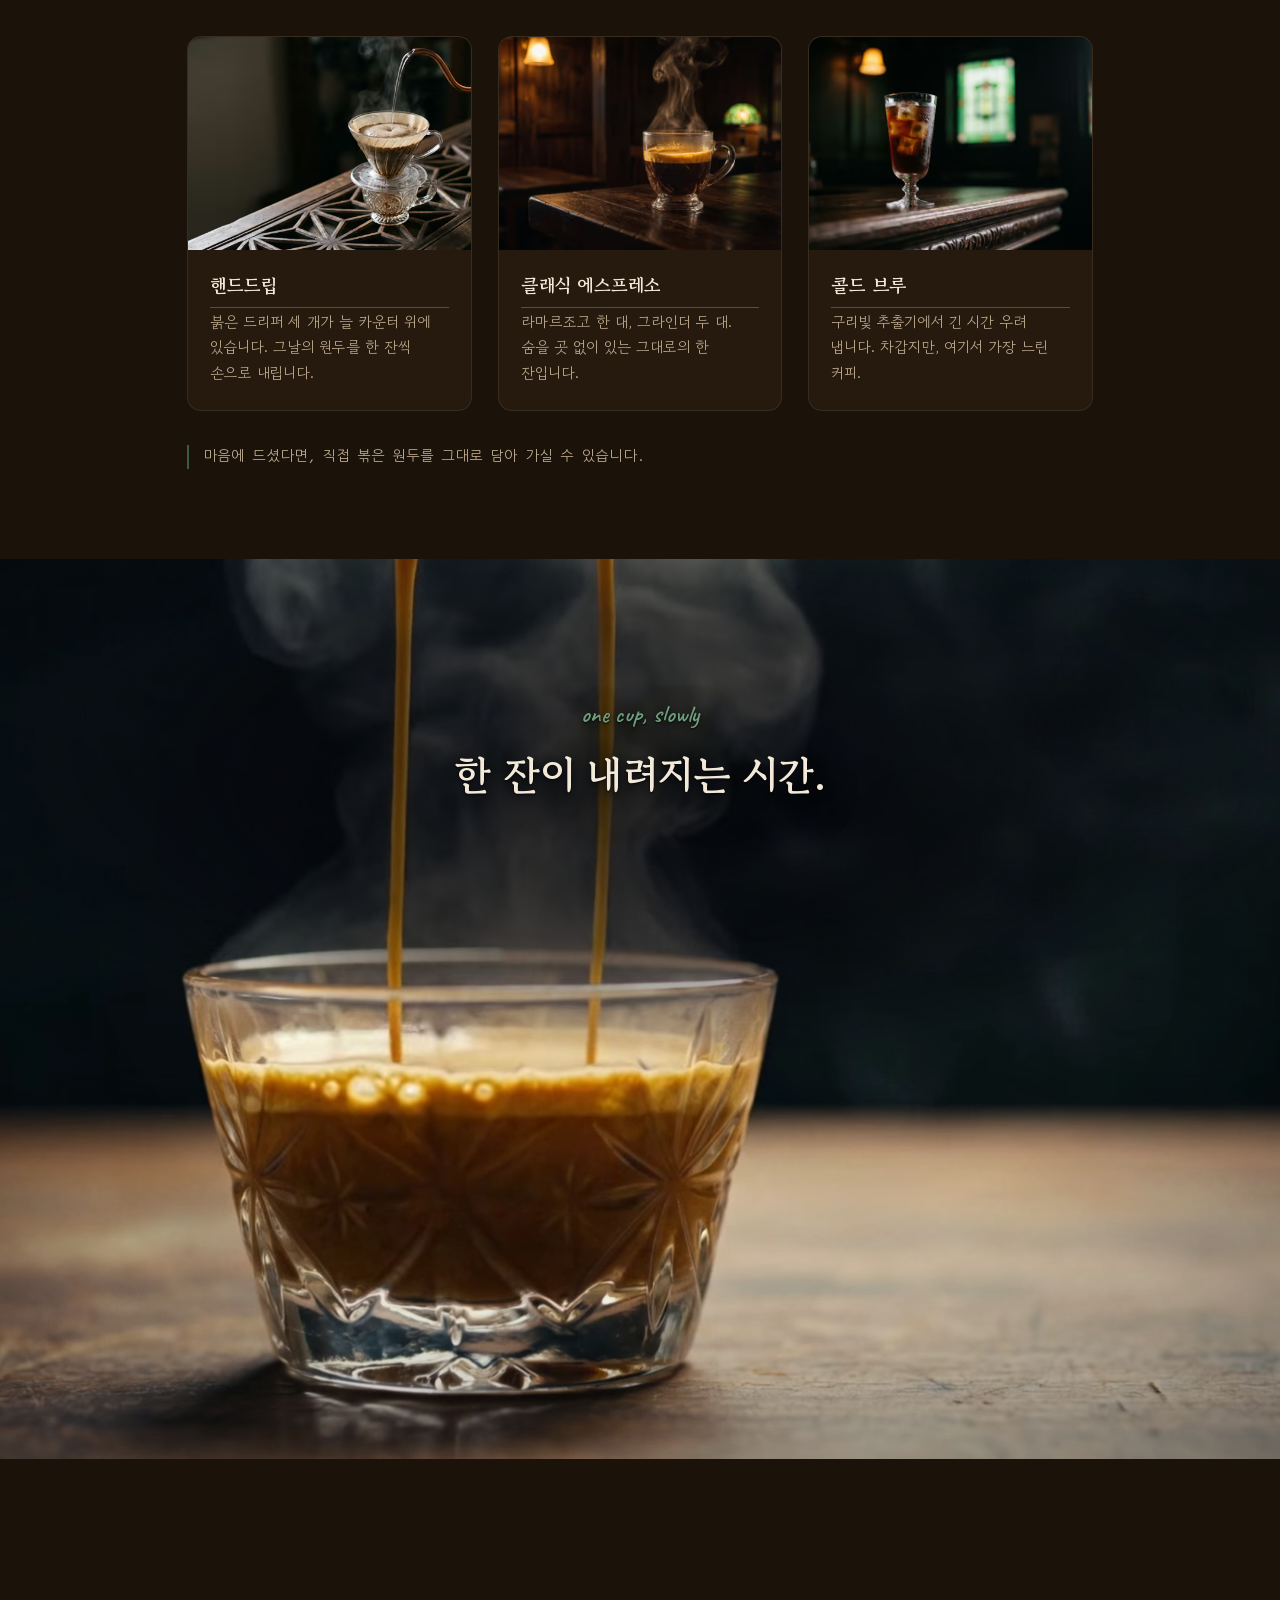
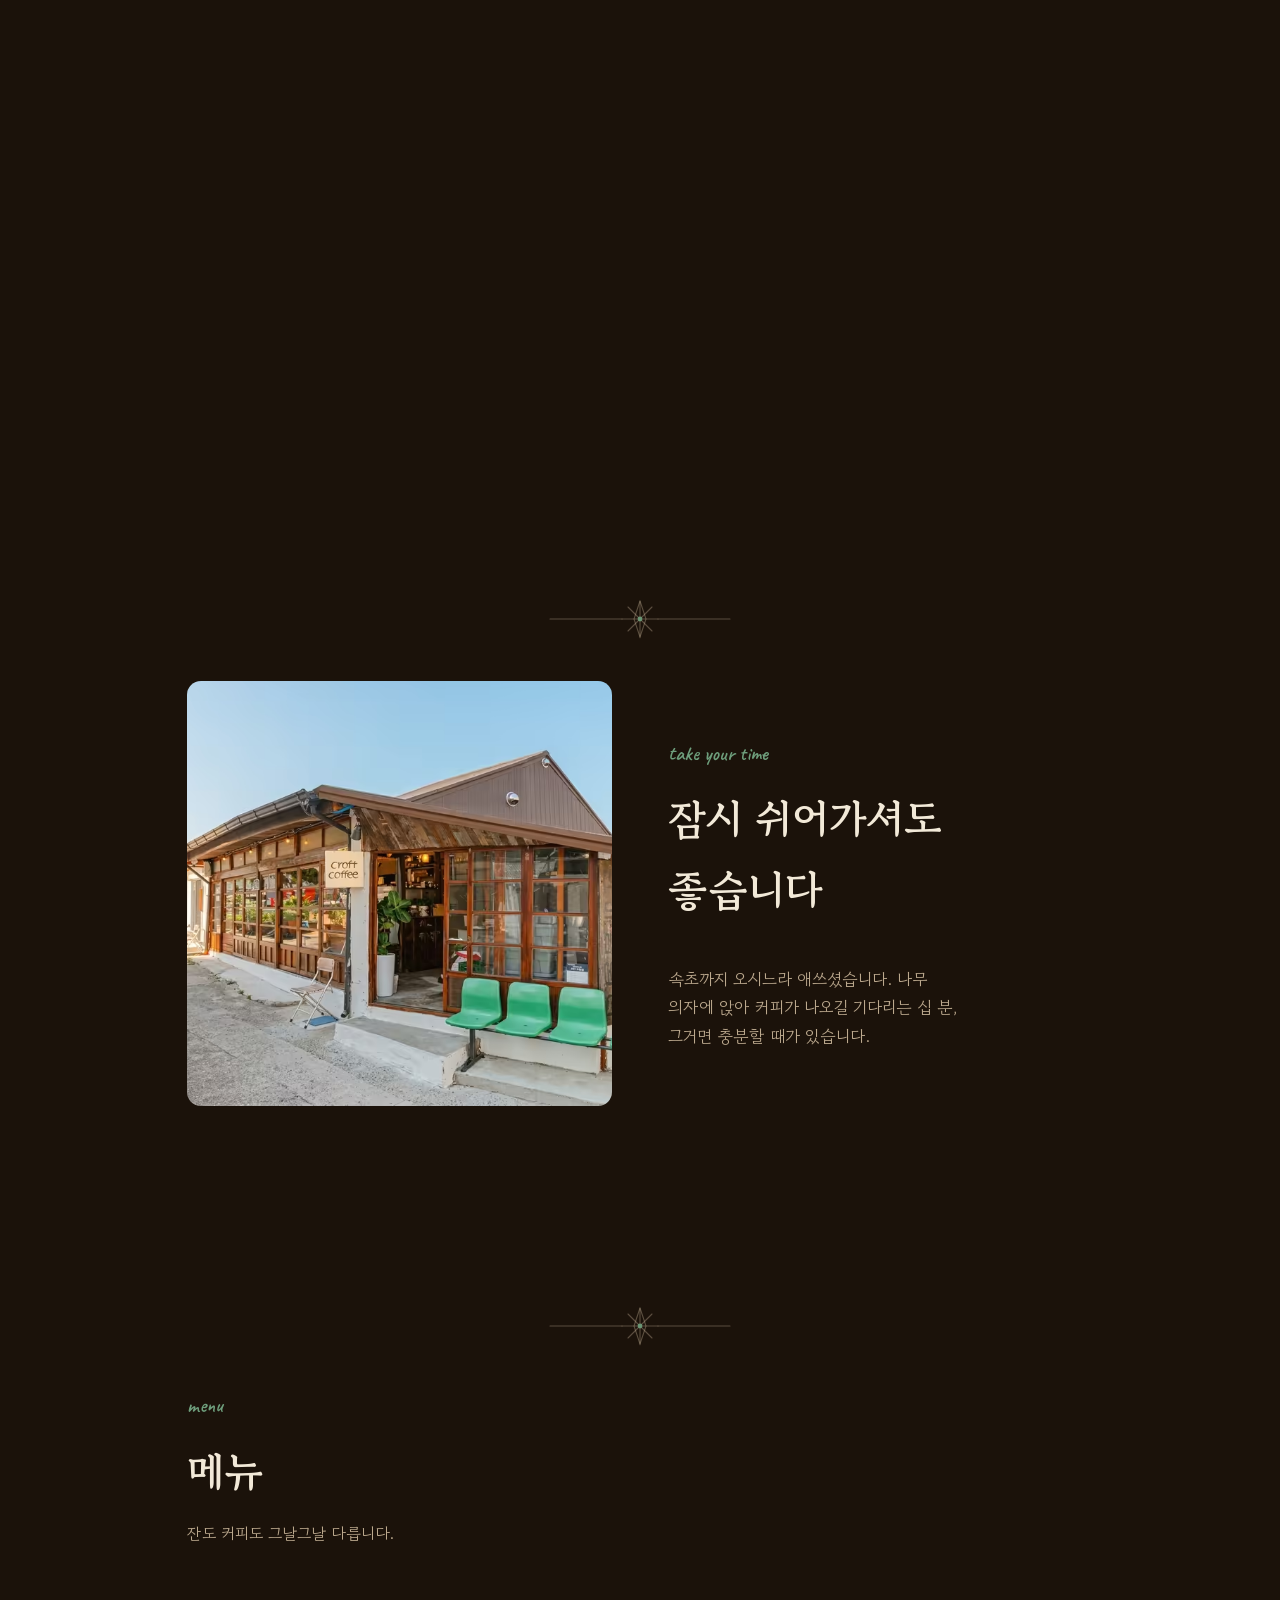
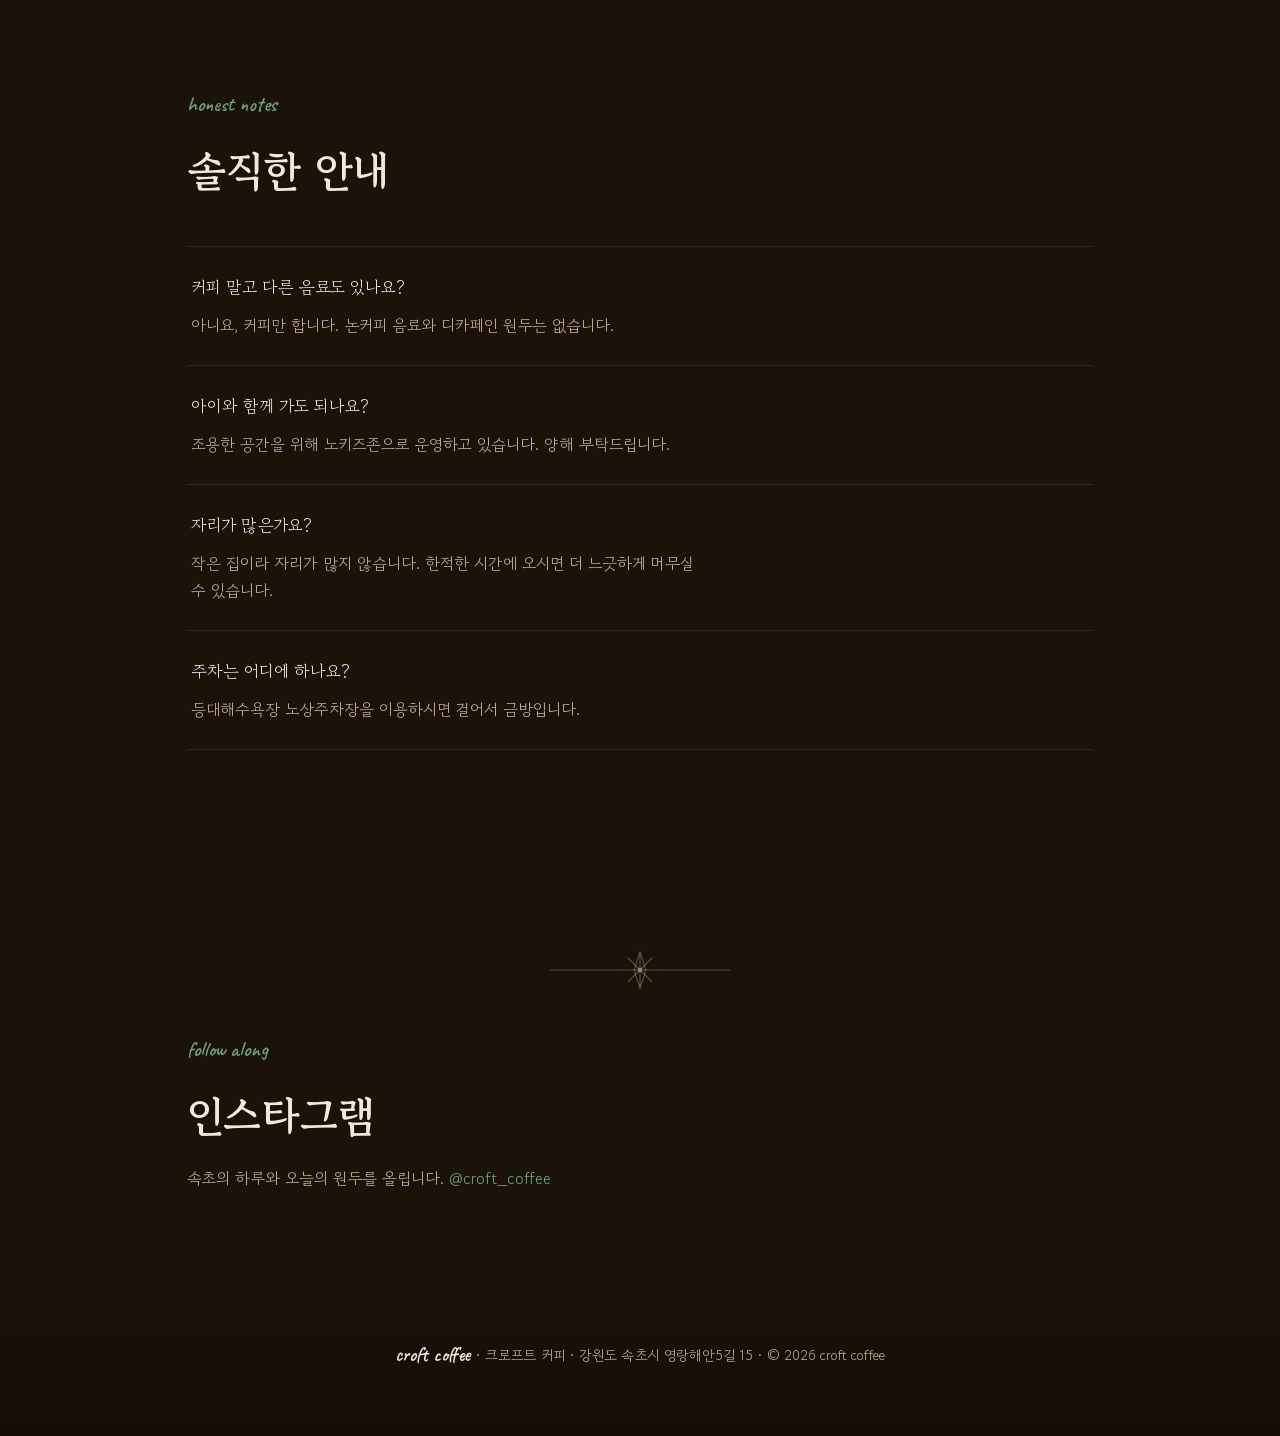
==== commit b196f02d: "폰트에 한글 전체를 넣어 문구를 바꿔도 안 깨지게 지난번 부분집합은 그때 쓰던 글자만 들고 있어서, 문구에 없던 글자가 들어가면 그 글자가 시스템 기본 글꼴로 떨어졌습니다. 사장님" ====
--- a/index.html
+++ b/index.html
@@ -13,9 +13,9 @@
 <meta property="og:url" content="PLACEHOLDER_URL">
 <meta property="og:image" content="PLACEHOLDER_IMAGE">
 <link rel="icon" href="data:image/svg+xml,%3Csvg xmlns='http://www.w3.org/2000/svg' viewBox='0 0 32 32'%3E%3Crect width='32' height='32' fill='%231B120A'/%3E%3Cg stroke='%23F2E9D8' stroke-width='1.4' fill='none'%3E%3Cpath d='M16 4 L16 28 M4 16 L28 16 M7.5 7.5 L24.5 24.5 M24.5 7.5 L7.5 24.5'/%3E%3Cpath d='M16 4 L20 16 L16 28 L12 16 Z M4 16 L16 12 L28 16 L16 20 Z'/%3E%3C/g%3E%3C/svg%3E">
-<link rel="preload" href="assets/fonts/GowunBatang-700.woff2" as="font" type="font/woff2" crossorigin>
-<link rel="preload" href="assets/fonts/Caveat-600.woff2" as="font" type="font/woff2" crossorigin>
-<link rel="stylesheet" href="assets/fonts.css">
+<link rel="preload" href="assets/fonts/GowunBatang-700.v2.woff2" as="font" type="font/woff2" crossorigin>
+<link rel="preload" href="assets/fonts/Caveat-600.v2.woff2" as="font" type="font/woff2" crossorigin>
+<link rel="stylesheet" href="assets/fonts.css?v=2">
 <link rel="stylesheet" href="assets/styles.css">
 <script>document.documentElement.className += ' js';</script>
 </head>
--- a/assets/fonts.css
+++ b/assets/fonts.css
@@ -1,20 +1,25 @@
-/* croft coffee · self-hosted webfonts, subset to the characters this site
-   actually prints. The full Korean families run to 790KB across 46 files;
-   these are the same faces carrying only the glyphs that are used.
+/* croft coffee · self-hosted webfonts. Generated by review/make-fonts.py.
 
-   IMPORTANT: these hold only the glyphs listed in fonts/subset-chars.txt. Add
-   wording with a new character and it will render in a fallback face. To
-   regenerate, collect every character the pages print, then ask Google for
-   that exact set and save what it returns:
-     https://fonts.googleapis.com/css2?family=Gowun+Batang:wght@400;700
-       &family=Gowun+Dodum&family=Nanum+Gothic+Coding&family=Caveat:wght@600
-       &display=swap&text=<the characters, url encoded>
-   Request it with a current Chrome user agent so the reply is woff2.
+   Two cuts of each Korean face. The small one holds the characters the
+   site prints today and is declared last, so the browser prefers it and
+   downloads only that. Anything outside its unicode-range falls through
+   to the full cut above, which holds every Hangul syllable and is fetched
+   only if it is ever needed. Wording can change freely: a new character
+   costs one extra download, never a wrong typeface.
 
-   Gowun Batang, Gowun Dodum, Nanum Gothic Coding and Caveat are all released
-   under the SIL Open Font License 1.1; see assets/fonts/OFL.txt. */
-@font-face{font-family:'Gowun Batang';font-style:normal;font-weight:400;font-display:swap;src:url(fonts/GowunBatang-400.woff2) format('woff2')}
-@font-face{font-family:'Gowun Batang';font-style:normal;font-weight:700;font-display:swap;src:url(fonts/GowunBatang-700.woff2) format('woff2')}
-@font-face{font-family:'Gowun Dodum';font-style:normal;font-weight:400;font-display:swap;src:url(fonts/GowunDodum-400.woff2) format('woff2')}
-@font-face{font-family:'Nanum Gothic Coding';font-style:normal;font-weight:400;font-display:swap;src:url(fonts/NanumGothicCoding-400.woff2) format('woff2')}
-@font-face{font-family:'Caveat';font-style:normal;font-weight:600;font-display:swap;src:url(fonts/Caveat-600.woff2) format('woff2')}
+   Gowun Batang, Gowun Dodum, Nanum Gothic Coding and Caveat are released
+   under the SIL Open Font License 1.1; see fonts/OFL.txt. */
+
+@font-face{font-family:'Gowun Batang';font-style:normal;font-weight:400;font-display:swap;src:url(fonts/GowunBatang-400-all.v2.woff2) format('woff2');unicode-range:U+0020-007E,U+00A0-00FF,U+2010-206F,U+20A9,U+3000-303F,U+3130-318F,U+AC00-D7A3,U+FF01-FF60}
+@font-face{font-family:'Gowun Batang';font-style:normal;font-weight:400;font-display:swap;src:url(fonts/GowunBatang-400.v2.woff2) format('woff2');unicode-range:U+0020-007E,U+00A9,U+00B7,U+00D7,U+2013-2014,U+2018-2019,U+201C-201D,U+2026,U+2190-2193,U+2715,U+AC00,U+AC04,U+AC11,U+AC15,U+AC1C,U+AC70,U+AC74,U+AC78,U+AC81,U+AC83,U+AC8C,U+ACA8-ACA9,U+ACBD,U+ACC4,U+ACE0,U+ACE8,U+ACF3,U+ACF5,U+ACFC,U+AD00,U+AD50,U+AD6C,U+ADDC,U+ADF8,U+AE00,U+AE08,U+AE0B,U+AE30,U+AE34,U+AE38,U+AE40,U+AE4C,U+AE54,U+AEBC,U+AED8,U+AFB8,U+B04C,U+B098,U+B0A0,U+B0A8,U+B0B4,U+B0C5,U+B108,U+B118,U+B124,U+B158,U+B178,U+B17C,U+B193,U+B204,U+B274,U+B290,U+B294,U+B298,U+B2C8,U+B2D9,U+B2E4,U+B2EB,U+B2F4,U+B300,U+B354,U+B358,U+B370,U+B3C4,U+B3CC,U+B3D9,U+B418,U+B41C,U+B428-B429,U+B450,U+B4A4,U+B4DC,U+B4F1,U+B514,U+B54C,U+B610,U+B6F0,U+B77C,U+B791,U+B798,U+B7A8,U+B7EC,U+B808,U+B824,U+B838,U+B85C-B85D,U+B86C,U+B8CC,U+B8E8,U+B974,U+B978,U+B97C,U+B984-B985,U+B9AC,U+B9B0,U+B9B4,U+B9BD,U+B9C8-B9C9,U+B9CC,U+B9CE,U+B9D0,U+B9E4,U+B9E8,U+BA38,U+BA3C,U+BA54,U+BA74,U+BAA8-BAA9,U+BABB,U+BB34,U+BB38,U+BB3C,U+BBF8,U+BC14,U+BC18,U+BC29,U+BC84,U+BC88,U+BCA0,U+BCC0,U+BCF4,U+BCF6,U+BCF8,U+BCFC,U+BD80,U+BD84,U+BD89,U+BE0C,U+BE5B,U+BE7C,U+BFD0,U+C0AC-C0AD,U+C0B4,U+C0C1,U+C0DD,U+C11C-C11D,U+C120,U+C124,U+C138-C139,U+C154,U+C158,U+C168,U+C18C-C18D,U+C190,U+C194,U+C218,U+C21C,U+C228,U+C26C,U+C27C,U+C2A4,U+C2B5,U+C2B9,U+C2DC-C2DD,U+C2E4,U+C2ED,U+C300,U+C368,U+C4F0,U+C529,U+C544,U+C548-C54A,U+C558,U+C55E,U+C560,U+C591,U+C5B4,U+C5C5-C5C6,U+C5D0,U+C5EC,U+C5F4,U+C600-C601,U+C61B,U+C624,U+C62C,U+C640,U+C678,U+C694-C695,U+C6A9,U+C6B0,U+C6B4,U+C6B8,U+C6C1,U+C6C3,U+C6CC,U+C6D0,U+C6E0,U+C704,U+C73C,U+C740,U+C744,U+C74C,U+C758,U+C774,U+C778,U+C77C-C77D,U+C785,U+C788,U+C790-C791,U+C794,U+C7A0,U+C7A5,U+C7AC,U+C800-C801,U+C804,U+C811,U+C815,U+C81C,U+C838,U+C870,U+C874,U+C88B-C88C,U+C8FC,U+C911,U+C988,U+C9C0-C9C1,U+C9C4,U+C9C8,U+C9D1,U+C9F8,U+CABD,U+CC28,U+CC3C-CC3E,U+CC98,U+CC9C,U+CCA0,U+CCB4,U+CD08,U+CD5C,U+CD94,U+CD9C,U+CDA9,U+CDE8,U+CE58-CE59,U+CE5C,U+CE74,U+CE78,U+CEE4,U+CF1C,U+CF54,U+CF5C,U+D06C,U+D074,U+D07C-D07D,U+D0A4,U+D0C0-D0C1,U+D0DD,U+D130,U+D2B8,U+D30C,U+D31D,U+D328,U+D37C,U+D398,U+D45C,U+D488,U+D504,U+D53C,U+D558-D559,U+D55C,U+D560,U+D568-D569,U+D574,U+D578,U+D588-D589,U+D5C8,U+D614-D615,U+D648,U+D654-D655,U+D658,U+D750,U+D788}
+
+@font-face{font-family:'Gowun Batang';font-style:normal;font-weight:700;font-display:swap;src:url(fonts/GowunBatang-700-all.v2.woff2) format('woff2');unicode-range:U+0020-007E,U+00A0-00FF,U+2010-206F,U+20A9,U+3000-303F,U+3130-318F,U+AC00-D7A3,U+FF01-FF60}
+@font-face{font-family:'Gowun Batang';font-style:normal;font-weight:700;font-display:swap;src:url(fonts/GowunBatang-700.v2.woff2) format('woff2');unicode-range:U+0020-007E,U+00A9,U+00B7,U+00D7,U+2013-2014,U+2018-2019,U+201C-201D,U+2026,U+2190-2193,U+2715,U+AC00,U+AC04,U+AC11,U+AC15,U+AC1C,U+AC70,U+AC74,U+AC78,U+AC81,U+AC83,U+AC8C,U+ACA8-ACA9,U+ACBD,U+ACC4,U+ACE0,U+ACE8,U+ACF3,U+ACF5,U+ACFC,U+AD00,U+AD50,U+AD6C,U+ADDC,U+ADF8,U+AE00,U+AE08,U+AE0B,U+AE30,U+AE34,U+AE38,U+AE40,U+AE4C,U+AE54,U+AEBC,U+AED8,U+AFB8,U+B04C,U+B098,U+B0A0,U+B0A8,U+B0B4,U+B0C5,U+B108,U+B118,U+B124,U+B158,U+B178,U+B17C,U+B193,U+B204,U+B274,U+B290,U+B294,U+B298,U+B2C8,U+B2D9,U+B2E4,U+B2EB,U+B2F4,U+B300,U+B354,U+B358,U+B370,U+B3C4,U+B3CC,U+B3D9,U+B418,U+B41C,U+B428-B429,U+B450,U+B4A4,U+B4DC,U+B4F1,U+B514,U+B54C,U+B610,U+B6F0,U+B77C,U+B791,U+B798,U+B7A8,U+B7EC,U+B808,U+B824,U+B838,U+B85C-B85D,U+B86C,U+B8CC,U+B8E8,U+B974,U+B978,U+B97C,U+B984-B985,U+B9AC,U+B9B0,U+B9B4,U+B9BD,U+B9C8-B9C9,U+B9CC,U+B9CE,U+B9D0,U+B9E4,U+B9E8,U+BA38,U+BA3C,U+BA54,U+BA74,U+BAA8-BAA9,U+BABB,U+BB34,U+BB38,U+BB3C,U+BBF8,U+BC14,U+BC18,U+BC29,U+BC84,U+BC88,U+BCA0,U+BCC0,U+BCF4,U+BCF6,U+BCF8,U+BCFC,U+BD80,U+BD84,U+BD89,U+BE0C,U+BE5B,U+BE7C,U+BFD0,U+C0AC-C0AD,U+C0B4,U+C0C1,U+C0DD,U+C11C-C11D,U+C120,U+C124,U+C138-C139,U+C154,U+C158,U+C168,U+C18C-C18D,U+C190,U+C194,U+C218,U+C21C,U+C228,U+C26C,U+C27C,U+C2A4,U+C2B5,U+C2B9,U+C2DC-C2DD,U+C2E4,U+C2ED,U+C300,U+C368,U+C4F0,U+C529,U+C544,U+C548-C54A,U+C558,U+C55E,U+C560,U+C591,U+C5B4,U+C5C5-C5C6,U+C5D0,U+C5EC,U+C5F4,U+C600-C601,U+C61B,U+C624,U+C62C,U+C640,U+C678,U+C694-C695,U+C6A9,U+C6B0,U+C6B4,U+C6B8,U+C6C1,U+C6C3,U+C6CC,U+C6D0,U+C6E0,U+C704,U+C73C,U+C740,U+C744,U+C74C,U+C758,U+C774,U+C778,U+C77C-C77D,U+C785,U+C788,U+C790-C791,U+C794,U+C7A0,U+C7A5,U+C7AC,U+C800-C801,U+C804,U+C811,U+C815,U+C81C,U+C838,U+C870,U+C874,U+C88B-C88C,U+C8FC,U+C911,U+C988,U+C9C0-C9C1,U+C9C4,U+C9C8,U+C9D1,U+C9F8,U+CABD,U+CC28,U+CC3C-CC3E,U+CC98,U+CC9C,U+CCA0,U+CCB4,U+CD08,U+CD5C,U+CD94,U+CD9C,U+CDA9,U+CDE8,U+CE58-CE59,U+CE5C,U+CE74,U+CE78,U+CEE4,U+CF1C,U+CF54,U+CF5C,U+D06C,U+D074,U+D07C-D07D,U+D0A4,U+D0C0-D0C1,U+D0DD,U+D130,U+D2B8,U+D30C,U+D31D,U+D328,U+D37C,U+D398,U+D45C,U+D488,U+D504,U+D53C,U+D558-D559,U+D55C,U+D560,U+D568-D569,U+D574,U+D578,U+D588-D589,U+D5C8,U+D614-D615,U+D648,U+D654-D655,U+D658,U+D750,U+D788}
+
+@font-face{font-family:'Gowun Dodum';font-style:normal;font-weight:400;font-display:swap;src:url(fonts/GowunDodum-400-all.v2.woff2) format('woff2');unicode-range:U+0020-007E,U+00A0-00FF,U+2010-206F,U+20A9,U+3000-303F,U+3130-318F,U+AC00-D7A3,U+FF01-FF60}
+@font-face{font-family:'Gowun Dodum';font-style:normal;font-weight:400;font-display:swap;src:url(fonts/GowunDodum-400.v2.woff2) format('woff2');unicode-range:U+0020-007E,U+00A9,U+00B7,U+00D7,U+2013-2014,U+2018-2019,U+201C-201D,U+2026,U+2190-2193,U+2715,U+AC00,U+AC04,U+AC11,U+AC15,U+AC1C,U+AC70,U+AC74,U+AC78,U+AC81,U+AC83,U+AC8C,U+ACA8-ACA9,U+ACBD,U+ACC4,U+ACE0,U+ACE8,U+ACF3,U+ACF5,U+ACFC,U+AD00,U+AD50,U+AD6C,U+ADDC,U+ADF8,U+AE00,U+AE08,U+AE0B,U+AE30,U+AE34,U+AE38,U+AE40,U+AE4C,U+AE54,U+AEBC,U+AED8,U+AFB8,U+B04C,U+B098,U+B0A0,U+B0A8,U+B0B4,U+B0C5,U+B108,U+B118,U+B124,U+B158,U+B178,U+B17C,U+B193,U+B204,U+B274,U+B290,U+B294,U+B298,U+B2C8,U+B2D9,U+B2E4,U+B2EB,U+B2F4,U+B300,U+B354,U+B358,U+B370,U+B3C4,U+B3CC,U+B3D9,U+B418,U+B41C,U+B428-B429,U+B450,U+B4A4,U+B4DC,U+B4F1,U+B514,U+B54C,U+B610,U+B6F0,U+B77C,U+B791,U+B798,U+B7A8,U+B7EC,U+B808,U+B824,U+B838,U+B85C-B85D,U+B86C,U+B8CC,U+B8E8,U+B974,U+B978,U+B97C,U+B984-B985,U+B9AC,U+B9B0,U+B9B4,U+B9BD,U+B9C8-B9C9,U+B9CC,U+B9CE,U+B9D0,U+B9E4,U+B9E8,U+BA38,U+BA3C,U+BA54,U+BA74,U+BAA8-BAA9,U+BABB,U+BB34,U+BB38,U+BB3C,U+BBF8,U+BC14,U+BC18,U+BC29,U+BC84,U+BC88,U+BCA0,U+BCC0,U+BCF4,U+BCF6,U+BCF8,U+BCFC,U+BD80,U+BD84,U+BD89,U+BE0C,U+BE5B,U+BE7C,U+BFD0,U+C0AC-C0AD,U+C0B4,U+C0C1,U+C0DD,U+C11C-C11D,U+C120,U+C124,U+C138-C139,U+C154,U+C158,U+C168,U+C18C-C18D,U+C190,U+C194,U+C218,U+C21C,U+C228,U+C26C,U+C27C,U+C2A4,U+C2B5,U+C2B9,U+C2DC-C2DD,U+C2E4,U+C2ED,U+C300,U+C368,U+C4F0,U+C529,U+C544,U+C548-C54A,U+C558,U+C55E,U+C560,U+C591,U+C5B4,U+C5C5-C5C6,U+C5D0,U+C5EC,U+C5F4,U+C600-C601,U+C61B,U+C624,U+C62C,U+C640,U+C678,U+C694-C695,U+C6A9,U+C6B0,U+C6B4,U+C6B8,U+C6C1,U+C6C3,U+C6CC,U+C6D0,U+C6E0,U+C704,U+C73C,U+C740,U+C744,U+C74C,U+C758,U+C774,U+C778,U+C77C-C77D,U+C785,U+C788,U+C790-C791,U+C794,U+C7A0,U+C7A5,U+C7AC,U+C800-C801,U+C804,U+C811,U+C815,U+C81C,U+C838,U+C870,U+C874,U+C88B-C88C,U+C8FC,U+C911,U+C988,U+C9C0-C9C1,U+C9C4,U+C9C8,U+C9D1,U+C9F8,U+CABD,U+CC28,U+CC3C-CC3E,U+CC98,U+CC9C,U+CCA0,U+CCB4,U+CD08,U+CD5C,U+CD94,U+CD9C,U+CDA9,U+CDE8,U+CE58-CE59,U+CE5C,U+CE74,U+CE78,U+CEE4,U+CF1C,U+CF54,U+CF5C,U+D06C,U+D074,U+D07C-D07D,U+D0A4,U+D0C0-D0C1,U+D0DD,U+D130,U+D2B8,U+D30C,U+D31D,U+D328,U+D37C,U+D398,U+D45C,U+D488,U+D504,U+D53C,U+D558-D559,U+D55C,U+D560,U+D568-D569,U+D574,U+D578,U+D588-D589,U+D5C8,U+D614-D615,U+D648,U+D654-D655,U+D658,U+D750,U+D788}
+
+@font-face{font-family:'Nanum Gothic Coding';font-style:normal;font-weight:400;font-display:swap;src:url(fonts/NanumGothicCoding-400-all.v2.woff2) format('woff2');unicode-range:U+0020-007E,U+00A0-00FF,U+2010-206F,U+20A9,U+3000-303F,U+3130-318F,U+AC00-D7A3,U+FF01-FF60}
+@font-face{font-family:'Nanum Gothic Coding';font-style:normal;font-weight:400;font-display:swap;src:url(fonts/NanumGothicCoding-400.v2.woff2) format('woff2');unicode-range:U+0020-007E,U+00A9,U+00B7,U+00D7,U+2013-2014,U+2018-2019,U+201C-201D,U+2026,U+2190-2193,U+2715,U+AC00,U+AC04,U+AC11,U+AC15,U+AC1C,U+AC70,U+AC74,U+AC78,U+AC81,U+AC83,U+AC8C,U+ACA8-ACA9,U+ACBD,U+ACC4,U+ACE0,U+ACE8,U+ACF3,U+ACF5,U+ACFC,U+AD00,U+AD50,U+AD6C,U+ADDC,U+ADF8,U+AE00,U+AE08,U+AE0B,U+AE30,U+AE34,U+AE38,U+AE40,U+AE4C,U+AE54,U+AEBC,U+AED8,U+AFB8,U+B04C,U+B098,U+B0A0,U+B0A8,U+B0B4,U+B0C5,U+B108,U+B118,U+B124,U+B158,U+B178,U+B17C,U+B193,U+B204,U+B274,U+B290,U+B294,U+B298,U+B2C8,U+B2D9,U+B2E4,U+B2EB,U+B2F4,U+B300,U+B354,U+B358,U+B370,U+B3C4,U+B3CC,U+B3D9,U+B418,U+B41C,U+B428-B429,U+B450,U+B4A4,U+B4DC,U+B4F1,U+B514,U+B54C,U+B610,U+B6F0,U+B77C,U+B791,U+B798,U+B7A8,U+B7EC,U+B808,U+B824,U+B838,U+B85C-B85D,U+B86C,U+B8CC,U+B8E8,U+B974,U+B978,U+B97C,U+B984-B985,U+B9AC,U+B9B0,U+B9B4,U+B9BD,U+B9C8-B9C9,U+B9CC,U+B9CE,U+B9D0,U+B9E4,U+B9E8,U+BA38,U+BA3C,U+BA54,U+BA74,U+BAA8-BAA9,U+BABB,U+BB34,U+BB38,U+BB3C,U+BBF8,U+BC14,U+BC18,U+BC29,U+BC84,U+BC88,U+BCA0,U+BCC0,U+BCF4,U+BCF6,U+BCF8,U+BCFC,U+BD80,U+BD84,U+BD89,U+BE0C,U+BE5B,U+BE7C,U+BFD0,U+C0AC-C0AD,U+C0B4,U+C0C1,U+C0DD,U+C11C-C11D,U+C120,U+C124,U+C138-C139,U+C154,U+C158,U+C168,U+C18C-C18D,U+C190,U+C194,U+C218,U+C21C,U+C228,U+C26C,U+C27C,U+C2A4,U+C2B5,U+C2B9,U+C2DC-C2DD,U+C2E4,U+C2ED,U+C300,U+C368,U+C4F0,U+C529,U+C544,U+C548-C54A,U+C558,U+C55E,U+C560,U+C591,U+C5B4,U+C5C5-C5C6,U+C5D0,U+C5EC,U+C5F4,U+C600-C601,U+C61B,U+C624,U+C62C,U+C640,U+C678,U+C694-C695,U+C6A9,U+C6B0,U+C6B4,U+C6B8,U+C6C1,U+C6C3,U+C6CC,U+C6D0,U+C6E0,U+C704,U+C73C,U+C740,U+C744,U+C74C,U+C758,U+C774,U+C778,U+C77C-C77D,U+C785,U+C788,U+C790-C791,U+C794,U+C7A0,U+C7A5,U+C7AC,U+C800-C801,U+C804,U+C811,U+C815,U+C81C,U+C838,U+C870,U+C874,U+C88B-C88C,U+C8FC,U+C911,U+C988,U+C9C0-C9C1,U+C9C4,U+C9C8,U+C9D1,U+C9F8,U+CABD,U+CC28,U+CC3C-CC3E,U+CC98,U+CC9C,U+CCA0,U+CCB4,U+CD08,U+CD5C,U+CD94,U+CD9C,U+CDA9,U+CDE8,U+CE58-CE59,U+CE5C,U+CE74,U+CE78,U+CEE4,U+CF1C,U+CF54,U+CF5C,U+D06C,U+D074,U+D07C-D07D,U+D0A4,U+D0C0-D0C1,U+D0DD,U+D130,U+D2B8,U+D30C,U+D31D,U+D328,U+D37C,U+D398,U+D45C,U+D488,U+D504,U+D53C,U+D558-D559,U+D55C,U+D560,U+D568-D569,U+D574,U+D578,U+D588-D589,U+D5C8,U+D614-D615,U+D648,U+D654-D655,U+D658,U+D750,U+D788}
+
+@font-face{font-family:'Caveat';font-style:normal;font-weight:600;font-display:swap;src:url(fonts/Caveat-600.v2.woff2) format('woff2')}
